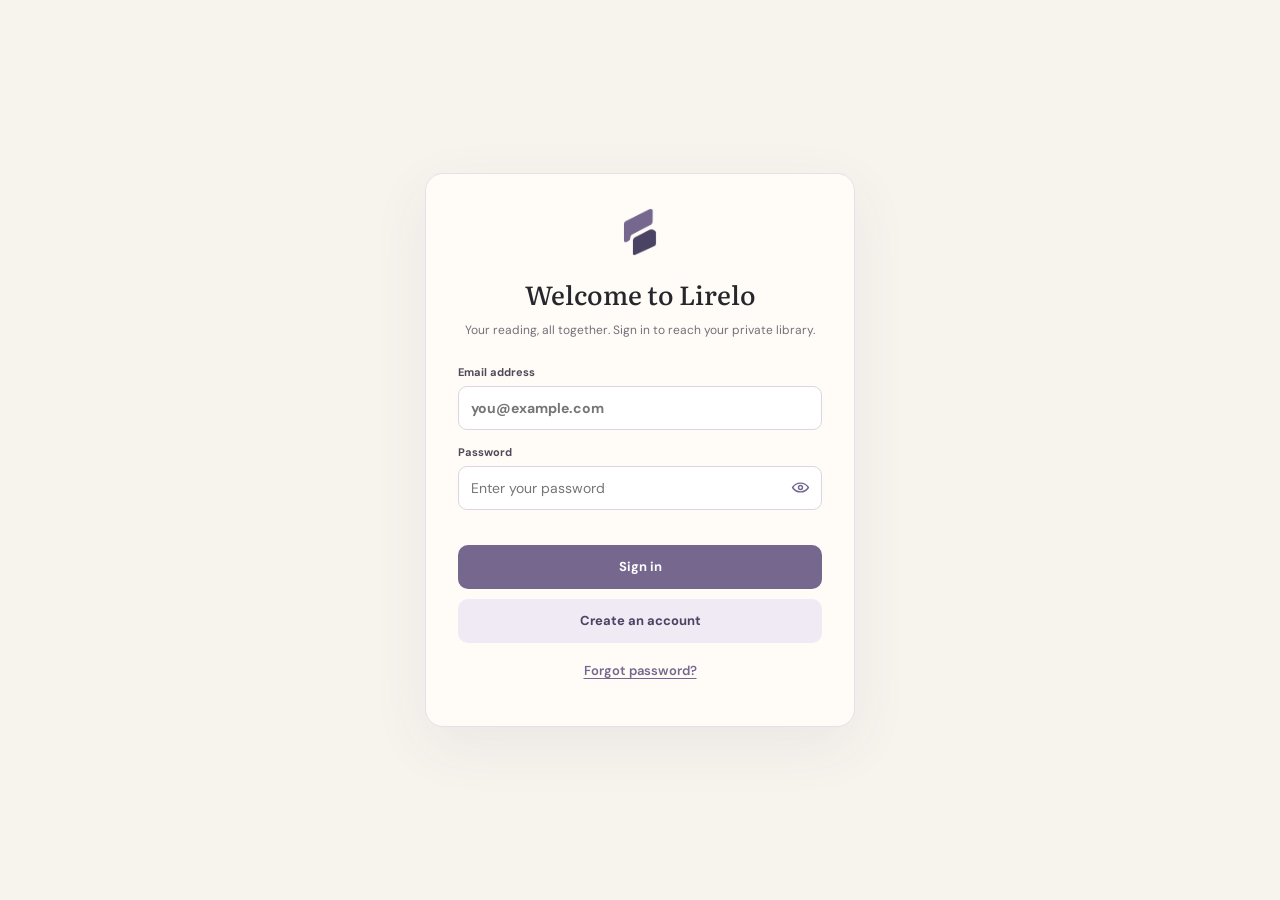
==== index.html @ cde12dcb "Load separate phone and tablet app interfaces after existing Lirelo modules" ====
<!doctype html>
<html lang="en">
<head>
  <meta charset="utf-8">
  <meta name="viewport" content="width=device-width, initial-scale=1, viewport-fit=cover">
  <meta name="theme-color" content="#F7F4EE">
  <meta name="description" content="Lirelo. Your reading, all together.">
  <title>Lirelo — Lirelo Reading Workspace</title>
  <link rel="icon" type="image/png" href="[data-uri]">
  <link rel="preconnect" href="https://fonts.googleapis.com">
  <link rel="preconnect" href="https://fonts.gstatic.com" crossorigin>
  <link href="https://fonts.googleapis.com/css2?family=DM+Sans:wght@400;500;600;700;800&family=Literata:wght@400;500;600&display=swap" rel="stylesheet">
  <link rel="stylesheet" href="/assets/style-0.css">
  <link rel="stylesheet" href="/assets/style-1.css">
  
  
  
<link rel="stylesheet" href="/assets/style-2.css">
<link rel="stylesheet" href="/assets/style-3.css">

<link rel="stylesheet" href="/assets/style-4.css">
<link rel="stylesheet" href="/assets/style-5.css">
<link rel="stylesheet" href="/assets/style-6.css">
<link rel="stylesheet" href="/assets/style-7.css">
<link rel="stylesheet" href="/assets/style-8.css">
<link rel="stylesheet" href="/assets/style-9.css">
<link rel="stylesheet" href="/assets/cloud.css">
  <link rel="stylesheet" href="/assets/reader-enhancements.css">
  <link rel="stylesheet" href="/assets/device-shell.css">
  <link rel="manifest" href="/manifest.webmanifest">
  <link rel="apple-touch-icon" href="/assets/lirelo-app-icon-192.png">
  <meta name="apple-mobile-web-app-capable" content="yes">
  <meta name="apple-mobile-web-app-status-bar-style" content="default">
</head>
<body>
  <div class="app" id="app">
    <aside class="sidebar" aria-label="Primary navigation">
      <div class="sidebar-top">
        <button class="brand" type="button" id="brandHome" aria-label="Lirelo library">
          <img class="brand-mark" src="[data-uri]" alt="" width="28" height="33">
          <span class="brand-word">lirelo</span>
        </button>
        <button type="button" class="sidebar-collapse icon-button" id="sidebarCollapse" aria-label="Collapse navigation" title="Collapse navigation" data-icon="panel-left-close"></button>
      </div>
      <label class="search" for="sidebarSearch"><span class="search-icon" data-icon="search"></span><input id="sidebarSearch" type="search" autocomplete="off" placeholder="Search books..." aria-label="Search books"><kbd>⌘ K</kbd></label>
      <nav class="nav-main" aria-label="Library sections" id="navMain">
        <button type="button" class="nav-link active" data-section="library"><span data-icon="library"></span><span class="nav-label">Library</span></button>
        <button type="button" class="nav-link" data-section="reading"><span data-icon="clock"></span><span class="nav-label">Reading Now</span><span class="count" id="readingCount">2</span></button>
        <button type="button" class="nav-link" data-section="highlights"><span data-icon="highlighter"></span><span class="nav-label">Highlights</span></button>
        <button type="button" class="nav-link" data-section="bookmarks"><span data-icon="bookmark"></span><span class="nav-label">Bookmarks</span></button>
        <button type="button" class="nav-link" data-section="notes"><span data-icon="note"></span><span class="nav-label">Notes</span></button>
        <button type="button" class="nav-link" data-section="tags"><span data-icon="tag"></span><span class="nav-label">Tags</span></button>
        <button type="button" class="nav-link" data-section="all"><span data-icon="book-open"></span><span class="nav-label">All Books</span></button>
        <button type="button" class="nav-link" data-section="trash"><span data-icon="trash"></span><span class="nav-label">Trash</span></button>
      </nav>
      <div class="sidebar-rule"></div>
      <div class="collection-label"><span>Collections</span><button type="button" class="collection-add icon-button" id="newCollection" aria-label="Create collection" data-icon="plus"></button></div>
      <nav class="nav-collections" id="collectionNav" aria-label="Collections"></nav>
      <section class="reader-left-nav hidden" id="readerLeft" aria-label="Book navigation">
        <div class="rr-small-label">CURRENTLY READING</div>
        <div class="rr-left-title" id="rrLeftTitle"></div>
        <div class="rr-left-group" role="group" aria-label="Book tools">
          <button class="rr-left-link" data-left="contents" type="button"><span data-icon="menu"></span> Table of contents</button>
          <button class="rr-left-link" data-left="highlights" type="button"><span data-icon="highlighter"></span> Highlights <span class="rr-left-count" id="rrLeftHighlights"></span></button>
          <button class="rr-left-link" data-left="notes" type="button"><span data-icon="note"></span> Notes <span class="rr-left-count" id="rrLeftNotes"></span></button>
          <button class="rr-left-link" data-left="bookmarks" type="button"><span data-icon="bookmark"></span> Bookmarks <span class="rr-left-count" id="rrLeftBookmarks"></span></button>
        </div>
        <div class="rr-small-label rr-chapter-head">CHAPTERS</div>
        <div id="rrLeftToc" class="rr-left-toc"></div>
        <form id="rrJumpForm" class="rr-jump"><label for="rrJump">Jump to page</label><div><input id="rrJump" type="number" min="1" placeholder="Page" aria-label="Jump to page"><button type="submit" aria-label="Go to page" title="Go to page"><span data-icon="arrow-right"></span></button></div></form>
        <button type="button" class="rr-return-library" id="rrReturn">Back to book details</button>
      </section>
      <div class="sidebar-fill"></div>
      <div class="sidebar-profile"><button class="profile" type="button" id="profileButton" aria-label="About this design preview"><span class="profile-avatar">JD</span><span class="profile-copy"><strong>Jane Doe</strong><small>My reading space</small></span><span class="profile-chevron" data-icon="chevron-down"></span></button></div>
    </aside>

    <div class="workspace">
      <header class="toolbar"><div class="toolbar-left"><button class="mobile-menu icon-button" type="button" id="mobileMenu" aria-label="Open navigation" data-icon="menu"></button><span class="toolbar-title">Library</span><span class="toolbar-separator"></span><span class="toolbar-detail">Your reading, all together.</span></div>
        <div class="toolbar-actions"><button class="toolbar-icon icon-button" type="button" id="searchShortcut" data-icon="search" aria-label="Search your library" title="Search"><span></span></button><button class="toolbar-icon icon-button" type="button" id="viewToggle" data-icon="layout-grid" aria-label="Toggle grid and list view" title="Switch view"></button><button class="toolbar-icon icon-button" type="button" id="sortButton" data-icon="sliders" aria-label="Choose sort order" title="Sort books"></button><span class="toolbar-rule"></span><button class="avatar-button" type="button" id="topProfile" aria-label="About this design preview">JD</button></div>
      </header>

      <main class="main-content" id="mainContent" tabindex="-1">
        <div class="content-width">
          <div class="page-heading"><div><p class="page-eyebrow">YOUR READING SPACE</p><h1 id="viewTitle">Library</h1><p class="page-subtitle" id="viewSubtitle">Your books, beautifully organised.</p></div><button type="button" id="addBooks" class="primary-button"><span data-icon="plus"></span> Add books</button></div>
          <div class="tab-bar" role="tablist" aria-label="Book format" id="formatTabs">
            <button type="button" class="tab active" role="tab" aria-selected="true" data-format="all">All <span id="allCount">6</span></button>
            <button type="button" class="tab" role="tab" aria-selected="false" data-format="pdf">PDFs</button>
            <button type="button" class="tab" role="tab" aria-selected="false" data-format="epub">EPUBs</button>
            <button type="button" class="tab" role="tab" aria-selected="false" data-format="collections">Collections</button>
          </div>
          <section class="shelf" aria-label="Your books"><div class="section-heading"><div><h2 id="shelfTitle">Your books</h2><p id="resultCount" class="result-count" aria-live="polite"></p></div><span class="section-right" id="sectionRight">Sort: Recently added <span data-icon="chevron-down"></span></span></div>
            <div id="bookGrid" class="book-grid" aria-live="polite"></div>
            <div class="empty hidden" id="emptyState"><span class="empty-icon" data-icon="book-open"></span><h3>No books here yet</h3><p id="emptyExplanation">Add a PDF or EPUB to start your library.</p><button type="button" class="secondary-button" id="emptyAdd">Add a book</button></div>
          </section>
          <section class="collections-panel hidden" id="collectionsPanel" aria-label="Collections"><div id="collectionCards" class="collection-grid"></div></section>
          <div class="demo-note" id="demoNote"><span data-icon="info"></span> Design review only. Sample books and details are temporary. No existing books or reading data are accessed.</div>
        </div>

        <section id="detailsScreen" class="details-screen hidden" aria-labelledby="detailsTitle">
          <div class="details-width">
            <div class="details-crumb"><button id="detailsBack" type="button" class="details-back"><span data-icon="arrow-left"></span> Back to library</button><span class="details-crumb-label">BOOK DETAILS</span></div>
            <div class="details-hero">
              <div class="details-cover-column"><div id="detailsCover" class="details-cover-slot" aria-label="Book cover"></div></div>
              <div class="details-intro">
                <div class="details-kind" id="detailsKind">BOOK · EPUB</div>
                <h1 id="detailsTitle">Book details</h1>
                <p class="details-author" id="detailsAuthor"></p>
                <div class="details-tag-row" id="detailsTags" aria-label="Book topics"></div>
                <div class="details-metadata"><span id="detailsFormat"></span><span class="details-meta-dot"></span><span id="detailsPages"></span><span class="details-meta-dot"></span><span id="detailsYear"></span></div>
                <div class="details-progress-group"><div class="details-progress-heading"><strong id="detailsProgressLabel"></strong><span id="detailsProgressStatus"></span></div><div class="details-progress-track"><div id="detailsProgressBar"></div></div></div>
                <div class="details-action-row"><button type="button" class="primary-button details-read-btn" id="detailsRead"><span data-icon="reading"></span> Continue Reading</button><button type="button" class="details-action-icon" id="detailsBookmark" aria-label="Save book to bookmarks" title="Save book"><span data-icon="bookmark"></span></button><div class="details-more-wrap"><button type="button" class="details-action-icon" id="detailsMore" aria-haspopup="true" aria-expanded="false" aria-label="More book actions" title="More actions"><span data-icon="more"></span></button><div id="detailsMoreMenu" class="details-more-menu hidden"><button id="detailsCopyTitle" type="button">Copy book title</button><button id="detailsRemove" type="button" class="danger-text">Remove from preview</button></div></div></div>
                <div class="details-collection-line"><span id="detailsCollectionLabel" class="details-collection-label">Collection</span><div class="details-collection-control" id="detailsCollectionControl"><button type="button" id="detailsCollection" class="details-collection-trigger" aria-labelledby="detailsCollectionLabel detailsCollectionValue" aria-haspopup="listbox" aria-expanded="false" aria-controls="detailsCollectionMenu"><span id="detailsCollectionValue" class="details-collection-value"></span><span class="details-collection-chevron" data-icon="chevron-down" aria-hidden="true"></span></button><div id="detailsCollectionMenu" class="details-collection-menu hidden" role="listbox" aria-label="Move book to collection"></div></div><span id="detailsCollectionSaved" class="details-collection-hint" aria-live="polite"></span></div>
              </div>
            </div>
            <div class="details-tabs" role="tablist" aria-label="Book details sections" id="detailsTabs">
              <button type="button" role="tab" data-detail-tab="overview" aria-selected="true" class="details-tab active">Overview</button>
              <button type="button" role="tab" data-detail-tab="contents" aria-selected="false" class="details-tab">Contents <span id="detailsChapterCount"></span></button>
              <button type="button" role="tab" data-detail-tab="notes" aria-selected="false" class="details-tab">Notes <span id="detailsNotesCount"></span></button>
              <button type="button" role="tab" data-detail-tab="highlights" aria-selected="false" class="details-tab">Highlights <span id="detailsHighlightsCount"></span></button>
            </div>
            <div class="details-panel" id="detailsTabContent" role="tabpanel" tabindex="0" aria-live="polite"></div>
            <div class="details-demo-foot"><span data-icon="info"></span> Sample book information for design approval. The reader and your personal library will be connected in a later phase.</div>
          </div>
        </section>

        <section class="phase4-screen hidden" id="phase4Screen" aria-labelledby="p4Title">
          <div class="p4-breadcrumb"><span>My reading space</span><span class="p4-ic" data-p4-icon="arrow-right"></span><strong id="p4Crumb">Highlights</strong></div>
          <div class="p4-hero"><div><p class="p4-eyebrow">YOUR READING, REMEMBERED</p><h1 id="p4Title">Highlights</h1><p class="p4-subtitle" id="p4Subtitle">A home for the passages you want to keep.</p></div><button type="button" class="p4-primary" id="p4Create"><span data-p4-icon="plus"></span><span id="p4CreateLabel">Highlight a passage</span></button></div>
          <div class="p4-stats" id="p4Stats"></div>
          <div class="p4-workspace">
            <div class="p4-main-col">
              <div class="p4-tools">
                <label class="p4-search"><span data-p4-icon="search"></span><input id="p4Search" type="search" placeholder="Search saved passages" aria-label="Search saved items" autocomplete="off"></label>
                <div class="p4-picker-wrap" id="p4BookPicker"><button id="p4BookTrigger" type="button" class="p4-picker-trigger" aria-haspopup="listbox" aria-expanded="false" aria-controls="p4BookMenu"><span class="p4-clip" id="p4BookValue">All books</span><span data-p4-icon="chevron-down"></span></button><div id="p4BookMenu" class="p4-picker-menu hidden" role="listbox" aria-label="Filter by book"></div></div>
                <div class="p4-picker-wrap" id="p4SortPicker"><button id="p4SortTrigger" type="button" class="p4-picker-trigger" aria-haspopup="listbox" aria-expanded="false" aria-controls="p4SortMenu"><span class="p4-clip" id="p4SortValue">Newest first</span><span data-p4-icon="chevron-down"></span></button><div id="p4SortMenu" class="p4-picker-menu hidden" role="listbox" aria-label="Sort saved items"></div></div>
              </div>
              <div class="p4-filter-row"><div class="p4-colours" id="p4Colours"></div><div class="p4-count" id="p4Count" aria-live="polite"></div></div>
              <div class="p4-cards" id="p4Cards" aria-live="polite"></div>
              <div class="p4-review-label">Your Reader annotations stay in this local design preview.</div>
            </div>
            <aside class="p4-side" aria-label="Saved reading insights"><div class="p4-aside-card"><p class="p4-side-label">Saved by book</p><div id="p4BookBreakdown"></div></div><div class="p4-aside-card p4-aside-soft"><span class="p4-aside-icon" data-p4-icon="reading"></span><h3>Return to your reading</h3><p>Open any saved passage at its page, or continue where you stopped.</p><button class="p4-tiny-link" id="p4Continue" type="button">Continue reading <span data-p4-icon="arrow-right"></span></button></div></aside>
          </div>
        </section>
        <section class="reader-screen hidden" id="readerScreen" aria-label="Book reader">
          <header class="rr-topbar">
            <div class="rr-top-left">
              <button type="button" class="rr-icon rr-back" id="rrBack" aria-label="Back to book details" data-ri="arrow-left"></button>
              <div class="rr-document-title"><span class="rr-document-type" id="rrBookFormat">PDF</span><div><strong id="rrBookTitle">Reader</strong><small id="rrBookSubtitle">A place to read and remember</small></div></div>
            </div>
            <div class="rr-top-actions">
              <button type="button" class="rr-icon rr-offline-control" id="rrOfflineSave" title="Save this book for offline reading" aria-label="Save this book for offline reading"><svg viewBox="0 0 24 24" fill="none" stroke="currentColor" stroke-width="1.8" stroke-linecap="round" stroke-linejoin="round" aria-hidden="true"><path d="M12 3v12m-4-4 4 4 4-4"/><path d="M5 17v3h14v-3"/></svg></button>
              <button type="button" class="rr-icon rr-fullscreen-control" id="rrFullscreen" title="Enter fullscreen reading" aria-label="Enter fullscreen reading" aria-pressed="false"><svg viewBox="0 0 24 24" fill="none" stroke="currentColor" stroke-width="1.8" stroke-linecap="round" stroke-linejoin="round" aria-hidden="true"><path d="M8 3H3v5m13-5h5v5M3 16v5h5m13-5v5h-5"/></svg></button>
              <button type="button" class="rr-icon" data-ri="highlighter" id="rrHighlightTool" title="Highlight selected text" aria-label="Highlight selected text"></button>
              <button type="button" class="rr-icon" data-ri="search" id="rrSearchToggle" title="Search inside book" aria-label="Search inside book"></button>
              <button type="button" class="rr-icon" data-ri="bookmark" id="rrBookmark" title="Bookmark current page" aria-label="Bookmark current page"></button>
              <button type="button" class="rr-icon" data-ri="note" id="rrAddNote" title="New note" aria-label="New note"></button>
              <button type="button" class="rr-icon" data-ri="sliders" id="rrSettingsToggle" title="Reading settings" aria-label="Reading settings"></button>
              <button type="button" class="rr-icon rr-toggle-panels" data-ri="layout-grid" id="rrPanelToggle" aria-label="Toggle annotations panel" aria-expanded="true"></button>
            </div>
          </header>
          <div class="rr-work-area">
            <section class="rr-centre" aria-label="Reading canvas">
              <div class="rr-tools">
                <div class="rr-tools-start"><button class="rr-icon rr-toc-control" id="rrTocToggle" type="button" data-ri="menu" aria-label="Open table of contents"></button><span class="rr-sep"></span><button type="button" class="rr-mode-btn" id="rrMode"><span data-ri="layout-grid"></span><span id="rrModeText">Scroll</span></button></div>
                <div class="rr-tools-middle"><button type="button" id="rrZoomOut" class="rr-icon" data-ri="minus" aria-label="Reduce zoom"></button><span id="rrZoomLabel">100%</span><button type="button" id="rrZoomIn" class="rr-icon" data-ri="plus" aria-label="Increase zoom"></button><span class="rr-sep"></span><button class="rr-page-indicator" type="button" id="rrPageTrigger" title="Jump to page"><span id="rrPageLabel">1 / 1</span></button></div>
                <div class="rr-tools-end"><button type="button" id="rrPrevious" class="rr-icon" data-ri="arrow-left" aria-label="Previous page"></button><button type="button" id="rrNext" class="rr-icon" data-ri="arrow-right" aria-label="Next page"></button></div>
              </div>
              <div class="rr-searchbar hidden" id="rrSearchbar"><span data-ri="search"></span><input id="rrSearchInput" type="search" placeholder="Find a word or phrase in this book" aria-label="Search document"><span id="rrSearchCount"></span><button type="button" id="rrSearchPrev" class="rr-icon" data-ri="arrow-left" aria-label="Previous search result"></button><button type="button" id="rrSearchNext" class="rr-icon" data-ri="arrow-right" aria-label="Next search result"></button><button type="button" class="rr-icon" id="rrSearchClose" data-ri="x" aria-label="Close search"></button></div>
              <form id="rrQuickJump" class="rr-quickjump hidden"><label for="rrQuickPage">Go to page</label><div><input id="rrQuickPage" type="number" min="1" required placeholder="Page number"><button type="submit">Go</button></div></form>
              <div class="rr-canvas" id="rrCanvas" tabindex="0" aria-label="Document pages"><div class="rr-loading">Preparing the reader...</div></div>
              <div class="rr-bottom"><div class="rr-bottom-line"><span id="rrChapterMeta">Reading workspace</span><span id="rrProgressText">0% read</span></div><div class="rr-progress"><div id="rrProgressFill"></div></div><div class="rr-bottom-foot"><span id="rrDocMetadata">PDF · Local preview</span><span id="rrPageBottom">Page 1</span></div></div>
              <div class="rr-select-bar hidden" id="rrSelectBar"><span>Text selected</span><button type="button" id="rrSelectionHighlight"><span data-ri="highlighter"></span> Highlight</button><button type="button" id="rrSelectionNote"><span data-ri="note"></span> Add note</button></div>
              <div class="rr-floating-settings hidden" id="rrSettings"><div class="rr-settings-title">Reading preferences</div><label for="rrReadingMode">Reading mode</label><select id="rrReadingMode"><option value="scroll">Vertical scroll</option><option value="swipe">Horizontal pages</option></select><label for="rrFontSize">EPUB font size</label><div class="rr-range-row"><input type="range" id="rrFontSize" min="10" max="22" value="14"><output id="rrFontValue">14 pt</output></div><label for="rrFontFace">EPUB typography</label><select id="rrFontFace"><option value="original">Book typography</option><option value="serif">Serif</option><option value="sans">Sans serif</option></select><label for="rrPageTone">Canvas tone</label><select id="rrPageTone"><option value="light">White</option><option value="paper">Paper</option><option value="dark">Dark</option></select><div class="rr-settings-hint">PDF fonts follow the original file. EPUB font size reflows the document.</div></div>
            </section>
            <aside id="rrRightPanel" class="rr-right" aria-label="Reading annotations">
              <div class="rr-sheet-handle"></div><div class="rr-right-top"><div class="rr-right-tabs" role="tablist" aria-label="Reader sections"><button data-rr-tab="contents" role="tab" aria-selected="false">Contents</button><button data-rr-tab="highlights" role="tab" class="active" aria-selected="true">Highlights</button><button data-rr-tab="notes" role="tab" aria-selected="false">Notes</button><button data-rr-tab="bookmarks" role="tab" aria-selected="false">Bookmarks</button></div><button type="button" id="rrSheetClose" data-ri="x" class="rr-icon rr-sheet-close" aria-label="Close panel"></button></div>
              <div class="rr-right-search"><span data-ri="search"></span><input id="rrFilter" placeholder="Search highlights..." type="search" aria-label="Filter annotations"></div>
              <div class="rr-tag-filters" id="rrTagFilters"></div>
              <div class="rr-right-list" id="rrRightList"></div>
              <div class="rr-right-help">Your highlights, notes and bookmarks stay in this local preview.</div>
            </aside>
          </div>
        </section>
      
<section class="hidden" id="finalScreen" aria-labelledby="fTitle">
 <div class="f-breadcrumb"><span>My reading space</span><span class="f-ic" data-ficon="arrow-right"></span><strong id="fCrumb">Settings</strong></div>
 <div class="f-hero"><div><p class="f-eyebrow" id="fEyebrow">YOUR READING SPACE</p><h1 id="fTitle">Settings</h1><p class="f-subtitle" id="fSubtitle">A few details, set the way you like to read.</p></div><button class="f-secondary hidden" id="fHeroAction" type="button"></button></div>
 <div id="fContent"></div>
</section>
</main>
    </div>
    <div id="navScrim" class="nav-scrim hidden"></div>
  </div>
  <input type="file" id="fileInput" accept=".pdf,.epub,application/pdf,application/epub+zip" multiple hidden>
  <dialog id="noticeDialog" class="dialog"><div class="dialog-head"><div><p class="dialog-eyebrow" id="dialogEyebrow">DESIGN PREVIEW</p><h2 id="dialogTitle">Preview</h2></div><button class="dialog-close icon-button" id="dialogClose" type="button" aria-label="Close" data-icon="x"></button></div><div class="dialog-body" id="dialogBody"></div><div class="dialog-actions"><button type="button" class="primary-button" id="dialogDone">Got it</button></div></dialog>
  <dialog id="removeBookDialog" class="dialog confirm-dialog" aria-labelledby="removeBookHeading"><div class="dialog-head"><div><p class="dialog-eyebrow">REMOVE BOOK</p><h2 id="removeBookHeading">Remove this book?</h2></div><button class="dialog-close icon-button" type="button" id="removeClose" aria-label="Close"><span data-icon="x"></span></button></div><div class="dialog-body">This only removes the sample book from this design preview. Your actual Lirelo library is untouched.</div><div class="confirm-actions"><button type="button" id="removeCancel" class="secondary-button">Cancel</button><button type="button" id="removeConfirm" class="danger-button">Remove book</button></div></dialog>
  <dialog id="rrNoteDialog" class="dialog"><div class="dialog-head"><div><p class="dialog-eyebrow">READING NOTES</p><h2 id="rrNoteHeading">New note</h2></div><button type="button" class="dialog-close icon-button" id="rrNoteClose" data-ri="x" aria-label="Close note"></button></div><div class="dialog-body"><div id="rrQuotedText" class="rr-quoted-text hidden"></div><label for="rrNoteText" class="field-label">Your note</label><textarea id="rrNoteText" class="rr-note-text" maxlength="3000" placeholder="What would you like to remember?"></textarea></div><div class="confirm-actions"><button type="button" class="secondary-button" id="rrNoteCancel">Cancel</button><button type="button" class="primary-button" id="rrNoteSave">Save note</button></div></dialog>

  <dialog id="p4EditDialog" class="p4-dialog" aria-labelledby="p4DialogTitle"><div class="p4-dialog-header"><div><p id="p4DialogEyebrow">MY NOTES</p><h2 id="p4DialogTitle">Add a note</h2></div><button type="button" class="p4-dialog-close" id="p4DialogClose" aria-label="Close dialog" data-p4-icon="x"></button></div><form id="p4EntryForm"><div class="p4-dialog-body"><label class="p4-fieldlabel" id="p4DialogBookLabel">Book</label><div class="p4-picker-wrap" id="p4EditBookPicker"><button id="p4EditBookTrigger" type="button" class="p4-picker-trigger" aria-haspopup="listbox" aria-expanded="false" aria-controls="p4EditBookMenu"><span id="p4EditBookValue" class="p4-clip">Choose a book</span><span data-p4-icon="chevron-down"></span></button><div id="p4EditBookMenu" class="p4-picker-menu hidden" role="listbox" aria-label="Choose a book"></div></div><label class="p4-fieldlabel" for="p4EntryPage">Page</label><input id="p4EntryPage" name="page" type="number" inputmode="numeric" min="1" value="1" required><small id="p4PageHint">Choose a page within the sample document.</small><div id="p4NoteBox"><label class="p4-fieldlabel" for="p4EntryText">Your note</label><textarea id="p4EntryText" name="note" maxlength="3000" placeholder="What would you like to remember?"></textarea></div></div><div class="p4-dialog-footer"><button type="button" class="p4-outline" id="p4EntryCancel">Cancel</button><button type="submit" class="p4-primary" id="p4EntrySave">Save note</button></div></form></dialog>
  <dialog id="p4DeleteDialog" class="p4-dialog" aria-labelledby="p4DeleteHeading"><div class="p4-dialog-header"><div><p>REMOVE SAVED ITEM</p><h2 id="p4DeleteHeading">Remove this highlight?</h2></div><button type="button" class="p4-dialog-close" id="p4DeleteClose" aria-label="Close dialog" data-p4-icon="x"></button></div><p class="p4-dialog-confirm" id="p4DeleteDescription">This removes the saved item from your local Reader preview.</p><div class="p4-dialog-footer"><button type="button" class="p4-outline" id="p4DeleteCancel">Cancel</button><button type="button" class="p4-danger" id="p4DeleteConfirm">Remove</button></div></dialog>
  <div class="toast hidden" id="toast" role="status"></div>
<script src="/assets/offline.js"></script>
<script src="/assets/bridge.js"></script>
<script src="/assets/script-0.js"></script>
<script src="/assets/script-1.js"></script>
<script src="/assets/script-2.js"></script>

<script src="/assets/script-4.js"></script>
<script src="/assets/script-5.js"></script>

<div id="fProfileMenu" class="hidden" role="menu" aria-label="Your workspace menu">
 <button type="button" role="menuitem" data-final-nav="account"><span class="f-ic" data-ficon="user"></span> My account</button>
 <button type="button" role="menuitem" data-final-nav="settings"><span class="f-ic" data-ficon="sliders"></span> Preferences</button>
 <div class="f-menu-rule"></div>
 <button type="button" role="menuitem" data-final-nav="data"><span class="f-ic" data-ficon="copy"></span> Export my reading data</button>
 <div class="f-menu-rule"></div>
 <button type="button" role="menuitem" class="lc-menu-sign-out" data-final-nav="signout"><span class="f-ic" data-ficon="user"></span> Sign out</button>
</div>
<dialog class="final-dialog" id="fEditProfileDialog" aria-labelledby="fEditTitle"><form id="fEditProfileForm" method="dialog"><p class="f-eyebrow">YOUR WORKSPACE</p><h2 id="fEditTitle">Edit your profile</h2><p>Change how your name appears in this local preview.</p><label class="f-field" for="fName">Display name</label><input class="f-input" id="fName" name="name" maxlength="55" required autocomplete="off" placeholder="Your name"><div class="f-dialog-actions"><button type="button" id="fEditCancel" class="f-secondary">Cancel</button><button type="submit" class="f-primary">Save changes</button></div></form></dialog>
<dialog class="final-dialog" id="fTagDialog" aria-labelledby="fTagTitle"><form id="fTagForm" method="dialog"><p class="f-eyebrow">ORGANISE YOUR READING</p><h2 id="fTagTitle">Manage tags</h2><p id="fTagBookName">Choose the labels for this book.</p><div id="fTagChoices"></div><label class="f-field" for="fNewTag">New tag</label><input id="fNewTag" class="f-input" maxlength="25" placeholder="e.g. Research"><div class="f-dialog-actions"><button type="button" id="fTagCancel" class="f-secondary">Cancel</button><button type="submit" class="f-primary">Save tags</button></div></form></dialog>
<dialog class="final-dialog" id="fConfirmDialog" aria-labelledby="fConfirmTitle"><p class="f-eyebrow">PLEASE CONFIRM</p><h2 id="fConfirmTitle">Confirm action</h2><p id="fConfirmDescription">This change affects your local preview.</p><div class="f-dialog-actions"><button class="f-secondary" type="button" id="fConfirmCancel">Cancel</button><button class="f-danger" type="button" id="fConfirmProceed">Confirm</button></div></dialog>
<input type="file" id="fImportInput" accept="application/json,.json" class="hidden" aria-label="Choose Lirelo backup JSON">
<script src="/assets/script-6.js"></script>
<script src="/assets/device-shell.js"></script>
</body>
</html>
---- assets/style-0.css ----
:root{color-scheme:light;--lavender:#75678D;--plum:#4B4363;--paper:#F7F4EE;--porcelain:#FFFCF8;--ink:#27262A;--muted:#6C686C;--border:#E8E3DC;--tint:#ECE7F3;--focus:#75678D;--sans:'DM Sans',Inter,'Segoe UI',system-ui,sans-serif;--serif:Literata,Georgia,serif}
*{box-sizing:border-box}html,body{margin:0;min-height:100%;background:var(--paper);color:var(--ink);font-family:var(--sans);-webkit-font-smoothing:antialiased}button,input{font:inherit}button{cursor:pointer}button:focus-visible,input:focus-visible{outline:2px solid var(--focus);outline-offset:3px}button{touch-action:manipulation}svg{display:block;flex:none;stroke:currentColor;stroke-width:1.8;stroke-linecap:round;stroke-linejoin:round;fill:none}button svg{width:17px;height:17px}.hidden{display:none!important}
.app{display:grid;grid-template-columns:226px minmax(0,1fr);min-height:100dvh}.sidebar{position:sticky;top:0;height:100dvh;display:flex;flex-direction:column;background:var(--porcelain);border-right:1px solid var(--border);padding:0 10px 0 12px;z-index:12}.sidebar-top{min-height:74px;display:flex;justify-content:space-between;align-items:center;padding:0 8px}.brand{border:0;background:none;display:inline-flex;align-items:center;gap:9px;padding:0;color:var(--ink)}.brand-mark{width:25px;height:29px;object-fit:contain}.brand-word{font-size:23px;font-weight:800;letter-spacing:-.07em;line-height:1}.icon-button{display:grid;place-items:center;border:0;background:transparent;color:var(--ink);width:32px;height:32px;border-radius:8px;padding:6px}.icon-button:hover{background:#F0ECF2}.icon-button svg{width:18px;height:18px}.sidebar-collapse{color:#A19BA4}.sidebar-collapse svg{width:16px;height:16px}.search{height:38px;border:1px solid var(--border);display:flex;align-items:center;gap:8px;padding:0 9px;background:#FFFFFF;border-radius:9px;margin:0 0 20px}.search:focus-within{border-color:#B8AAC9;box-shadow:0 0 0 3px #EAE3F1}.search-icon svg{width:15px;height:15px;color:#89858A}.search input{width:100%;min-width:0;border:0;outline:0;background:transparent;color:var(--ink);font-size:12px}.search input::placeholder{color:#9A959A}.search kbd{flex:none;font-size:10px;white-space:nowrap;color:#A5A1A8;font-family:var(--sans);border:0}.nav-main,.nav-collections{display:flex;flex-direction:column;gap:2px}.nav-link{border:0;width:100%;height:37px;padding:0 11px;display:flex;align-items:center;gap:11px;text-align:left;background:transparent;color:#454148;border-radius:7px;font-size:12.3px;font-weight:500}.nav-link:hover,.nav-collection:hover{background:#F3EFF4}.nav-link.active,.nav-collection.active{background:var(--tint);color:#50436A;font-weight:700}.nav-link svg,.nav-collection svg{width:16px;height:16px}.nav-label{flex:1;white-space:nowrap}.count{font-size:10px;font-weight:750;display:grid;place-items:center;min-width:20px;height:20px;border-radius:7px;background:#ECE7F2;color:#75678D}.nav-link.active .count{background:#D9D0E9}.sidebar-rule{height:1px;background:var(--border);margin:18px 11px 18px}.collection-label{display:flex;justify-content:space-between;align-items:center;padding:0 12px 8px;color:#87818D;text-transform:uppercase;font-weight:750;letter-spacing:.12em;font-size:10px}.collection-label button{width:23px;height:23px;color:#6C6178}.collection-label button svg{width:16px;height:16px}.nav-collection{display:flex;width:100%;align-items:center;gap:10px;border:0;background:none;text-align:left;height:34px;border-radius:7px;padding:0 12px;color:#5B555D;font-size:12px;font-weight:500}.nav-collection svg{color:#7E7384}.nav-collection span:nth-child(2){flex:1}.collection-count{font-size:10px;color:#A19AA3}.sidebar-fill{flex:1;min-height:12px}.sidebar-profile{padding:11px 4px 13px;border-top:1px solid var(--border)}.profile{width:100%;display:flex;align-items:center;gap:10px;background:transparent;border:0;padding:7px 5px;text-align:left;color:var(--ink);border-radius:8px}.profile:hover{background:#F2EFF3}.profile-avatar,.avatar-button{background:var(--lavender);color:#fff;display:grid;place-items:center;font-size:11px;font-weight:700;border-radius:50%;flex:none}.profile-avatar{width:32px;height:32px}.profile-copy{display:flex;flex-direction:column;gap:3px;min-width:0}.profile-copy strong{font-size:11.5px;font-weight:700}.profile-copy small{color:#908A91;font-size:10px}.profile-chevron{margin-left:auto;color:#9D979D}.profile-chevron svg{width:15px;height:15px}
.workspace{min-width:0}.toolbar{position:sticky;top:0;z-index:8;height:61px;background:var(--porcelain);border-bottom:1px solid var(--border);display:flex;align-items:center;justify-content:space-between;padding:0 34px;gap:14px}.toolbar-left,.toolbar-actions{display:flex;align-items:center;gap:12px}.toolbar-title{font-size:13px;font-weight:700}.toolbar-separator{height:18px;width:1px;background:var(--border)}.toolbar-detail{font-size:11.5px;color:#8A8589}.toolbar-actions{gap:6px}.toolbar-icon{border:1px solid transparent;width:34px;height:34px}.toolbar-icon:hover{border-color:var(--border)}.toolbar-icon svg{width:17px;height:17px}.toolbar-rule{width:1px;height:20px;background:var(--border);margin:0 8px}.avatar-button{width:30px;height:30px;border:0}.mobile-menu{display:none}
.main-content{min-height:calc(100dvh - 61px);padding:41px clamp(28px,4.3vw,72px) 60px;outline:0}.content-width{max-width:1090px;margin:0 auto}.page-heading{display:flex;align-items:center;justify-content:space-between;gap:26px;margin-bottom:29px}.page-eyebrow{color:#8D7D9F;letter-spacing:.135em;font-weight:750;font-size:10px;margin:0 0 9px}.page-heading h1{font-size:30px;line-height:1.2;letter-spacing:-.045em;font-weight:750;margin:0 0 7px}.page-subtitle{color:#77717A;font-size:12.5px;margin:0;line-height:1.55}.primary-button{background:var(--plum);color:#fff;border:1px solid var(--plum);display:inline-flex;align-items:center;justify-content:center;gap:7px;min-height:37px;border-radius:8px;padding:9px 14px;font-weight:650;font-size:12px;white-space:nowrap}.primary-button:hover{background:#635777;border-color:#635777}.primary-button svg{width:15px;height:15px}
.tab-bar{display:flex;align-items:stretch;gap:23px;border-bottom:1px solid var(--border);margin-bottom:24px;overflow-x:auto;scrollbar-width:none}.tab-bar::-webkit-scrollbar{display:none}.tab{position:relative;padding:0 1px 13px;background:none;border:0;color:#817B84;font-size:12px;font-weight:600;display:flex;align-items:center;gap:6px;white-space:nowrap}.tab:after{content:'';position:absolute;bottom:-1px;left:0;right:0;height:2px;background:transparent;border-radius:2px}.tab:hover{color:var(--plum)}.tab.active{color:#4B4363}.tab.active:after{background:var(--lavender)}.tab span{font-size:10px;min-width:17px;height:17px;border-radius:5px;padding:2px 4px;background:#F1EDF4;color:#8E809B;display:inline-grid;place-items:center}.tab.active span{background:#E7E0F1;color:#5E5072}
.section-heading{display:flex;align-items:center;justify-content:space-between;margin-bottom:18px}.section-heading>div{display:flex;align-items:baseline;gap:9px}.section-heading h2{font-size:16px;font-weight:750;letter-spacing:-.025em;margin:0}.result-count{font-size:11px;color:#958E96;margin:0}.section-right{display:inline-flex;align-items:center;gap:6px;color:#8F8990;font-size:11px}.section-right svg{width:13px;height:13px}.book-grid{display:grid;grid-template-columns:repeat(auto-fill,minmax(132px,1fr));gap:28px 19px;align-items:start}.book-card{min-width:0;max-width:175px}.book-open{display:block;width:100%;border:0;background:transparent;padding:0;text-align:left;color:inherit}.book-open:hover .cover{transform:translateY(-3px);box-shadow:0 12px 22px rgba(38,31,35,.13)}.cover{width:100%;aspect-ratio:0.714;border-radius:5px;position:relative;overflow:hidden;box-shadow:0 5px 12px rgba(38,31,35,.095);background:var(--cover-bg,#685B7A);color:var(--cover-text,#fff);transition:transform .18s ease,box-shadow .18s ease;display:flex;flex-direction:column;padding:13px 12px}.cover span,.cover p,.cover strong{position:relative;z-index:1}.cover .cover-top{font-size:9px;line-height:1.15;font-weight:750;letter-spacing:.055em;text-align:center}.cover .cover-title{font-size:18px;line-height:1.1;font-weight:800;letter-spacing:-.06em;margin:20px 0 6px;text-align:center}.cover .cover-author{font-size:8px;font-weight:600;letter-spacing:.11em;text-align:center;margin-top:auto;text-transform:uppercase}.cover .cover-motif{position:absolute;z-index:0;opacity:.92}.cover[data-cover="everyday"]{--cover-bg:#FFD52E;--cover-text:#231D22;background:#FFD52E}.cover[data-cover="everyday"] .cover-title{font-size:16px;font-weight:750;text-transform:uppercase;margin:3px 0 0;text-align:left;width:90%;letter-spacing:-.025em}.cover[data-cover="everyday"] .cover-motif{bottom:10%;left:34%;width:50%;height:46%;background:linear-gradient(160deg,#CF3B2D,#A2261A);border-radius:48% 45% 22% 55%;transform:rotate(-11deg)}.cover[data-cover="everyday"] .cover-motif:after{content:'';position:absolute;left:-32%;top:14%;width:40%;height:31%;border:9px solid #A4261B;border-right:0;border-radius:90% 0 0 90%}.cover[data-cover="thinking"]{--cover-bg:#F4F0E7;--cover-text:#252323;background:#F4F0E7;border:1px solid #E5DDD0}.cover[data-cover="thinking"] .cover-title{font-family:Georgia,serif;font-size:21px;font-weight:750;text-align:left;line-height:1.05;margin:34px 0 7px}.cover[data-cover="thinking"] .cover-motif{height:36%;background:#EEA979;left:0;bottom:0;width:100%;clip-path:polygon(0 45%,100% 0,100% 100%,0 100%)}.cover[data-cover="clean"]{background:linear-gradient(155deg,#061726 0%,#183954 55%,#0B101B 100%);--cover-text:#F7FBFE}.cover[data-cover="clean"] .cover-title{font-size:25px;text-align:left;margin-top:25px;letter-spacing:-.06em}.cover[data-cover="clean"] .cover-motif{width:90px;height:90px;border-radius:50%;background:radial-gradient(circle,#E8EBEF,#42809E 28%,#102F4D 62%,transparent 73%);bottom:12%;right:-13%}.cover[data-cover="deep"]{--cover-bg:#DDD7C9;--cover-text:#232323;background:linear-gradient(180deg,#D9D6CC 0%,#DFE0D8 67%,#AFB4AD 100%)}.cover[data-cover="deep"] .cover-title{font-size:27px;line-height:.99;text-align:left;letter-spacing:-.035em;margin:10px 0 5px}.cover[data-cover="deep"] .cover-motif{width:75%;height:32%;bottom:8%;left:11%;background:#283A43;clip-path:polygon(15% 10%,70% 5%,96% 30%,78% 100%,20% 85%)}.cover[data-cover="atomic"]{--cover-bg:#F4EFE1;--cover-text:#8B6F4B;background:#F5EFE3}.cover[data-cover="atomic"] .cover-title{font-size:23px;text-align:left;font-weight:650;letter-spacing:-.07em;margin-top:29px}.cover[data-cover="atomic"] .cover-motif{width:100%;height:55%;bottom:-17%;left:0;opacity:.3;background:radial-gradient(circle,#B8A78D 1px,transparent 2px);background-size:6px 6px;transform:rotate(17deg)}.cover[data-cover="pragmatic"]{--cover-bg:#191D21;--cover-text:#F5EFE3;background:#22262A}.cover[data-cover="pragmatic"] .cover-title{font-size:20px;text-transform:uppercase;margin-top:27px;text-align:left;letter-spacing:-.03em}.cover[data-cover="pragmatic"] .cover-motif{background:#BBAA6C;width:50%;height:21%;bottom:16%;left:25%;border-radius:4px;transform:rotate(-4deg)}.cover[data-cover="uploaded"]{background:linear-gradient(145deg,#8A7A9F,#4B4363);--cover-text:#FFFDFB}.cover[data-cover="uploaded"] .cover-title{font-size:17px;word-break:break-word;text-align:left;margin:34px 0 0;font-weight:650;letter-spacing:-.02em}.cover[data-cover="uploaded"] .cover-top{text-align:left;opacity:.8}.book-title{font-size:12px;font-weight:750;letter-spacing:-.013em;margin:10px 0 4px;line-height:1.33;overflow:hidden;display:-webkit-box;-webkit-line-clamp:2;-webkit-box-orient:vertical;min-height:16px}.book-metadata{font-size:10px;color:#807A82;line-height:1.45;white-space:nowrap;overflow:hidden;text-overflow:ellipsis}.progress{display:flex;align-items:center;gap:7px;margin-top:9px;height:3px;background:#E6DFE7;border-radius:5px;overflow:hidden}.progress-bar{height:100%;background:var(--lavender);border-radius:6px}.book-format{font-size:10px;color:#928B93;margin-top:7px;font-weight:600}.book-card .book-open{text-decoration:none}.book-card button:hover .book-title{color:var(--plum)}.cover[data-cover="thinking"] .cover-top,.cover[data-cover="deep"] .cover-top{color:#544F52}
.demo-note{color:#A29AA4;display:flex;align-items:center;gap:8px;font-size:10.5px;margin-top:45px;line-height:1.5}.demo-note svg{width:14px;height:14px}.empty{padding:55px 20px;background:var(--porcelain);border:1px dashed var(--border);border-radius:12px;text-align:center;margin-top:15px}.empty-icon{display:grid;place-items:center;color:var(--lavender);margin:0 auto 12px}.empty-icon svg{width:30px;height:30px}.empty h3{font-size:15px;margin:0 0 5px}.empty p{font-size:12px;color:var(--muted);margin:0 0 15px}.secondary-button{border:1px solid #DBD4DF;border-radius:8px;color:var(--plum);background:var(--porcelain);padding:9px 14px;font-size:12px;font-weight:700}.collection-grid{display:grid;grid-template-columns:repeat(auto-fill,minmax(180px,1fr));gap:14px}.collection-tile{border:1px solid var(--border);border-radius:11px;background:var(--porcelain);padding:19px;display:flex;align-items:center;gap:12px;text-align:left;color:var(--ink)}.collection-tile:hover{border-color:#B7AAC7}.collection-tile span:first-child{display:grid;place-items:center;color:var(--lavender);width:34px;height:34px;background:#F0EBF4;border-radius:9px}.collection-tile svg{width:18px;height:18px}.collection-tile strong{display:block;font-size:12px}.collection-tile small{font-size:10.5px;color:var(--muted)}
.dialog{border:1px solid var(--border);border-radius:15px;padding:22px 24px 20px;width:min(420px,calc(100vw - 28px));background:var(--porcelain);color:var(--ink);box-shadow:0 24px 80px #25202D31}.dialog::backdrop{background:#2E273A61;backdrop-filter:blur(3px)}.dialog-head{display:flex;align-items:start;justify-content:space-between}.dialog-eyebrow{font-size:10px;font-weight:750;letter-spacing:.14em;color:var(--lavender);margin:0 0 7px}.dialog h2{font-size:20px;letter-spacing:-.035em;margin:0}.dialog-body{font-size:12.5px;color:var(--muted);line-height:1.7;margin:14px 0 20px}.dialog-body strong{color:var(--ink)}.dialog-actions{display:flex;justify-content:end}.dialog-close{margin:-6px -9px 0 0}.toast{position:fixed;z-index:50;bottom:28px;left:50%;transform:translateX(-50%);background:var(--ink);border-radius:10px;padding:12px 18px;color:#fff;font-size:12px;max-width:calc(100vw - 24px);box-shadow:0 12px 30px #27262A24}.nav-scrim{display:none}
@media(min-width:1480px){.main-content{padding-left:62px;padding-right:62px}}@media(max-width:1050px){.app{grid-template-columns:204px minmax(0,1fr)}.toolbar{padding:0 25px}.main-content{padding:35px 33px}.book-grid{grid-template-columns:repeat(auto-fill,minmax(124px,1fr))}.book-card{max-width:160px}}@media(max-width:767px){.app{display:block}.sidebar{position:fixed;transform:translateX(-100%);width:254px;transition:transform .2s ease;height:100dvh;box-shadow:20px 0 60px #29212A10}.app.menu-open .sidebar{transform:translateX(0)}.nav-scrim{display:block;position:fixed;inset:0;background:#27262A40;z-index:11}.mobile-menu{display:grid}.sidebar-collapse{display:none}.toolbar{height:56px;padding:0 16px}.toolbar-left,.toolbar-actions{gap:9px}.toolbar-detail,.toolbar-separator{display:none}.toolbar-rule{margin:0 2px}.main-content{padding:28px 19px 50px}.page-heading{align-items:flex-end;gap:11px;margin-bottom:27px}.page-heading h1{font-size:28px}.page-subtitle{font-size:11.5px}.page-eyebrow{font-size:9px}.primary-button{min-height:35px;padding:9px 11px}.tab-bar{gap:22px;margin-bottom:22px}.book-grid{grid-template-columns:repeat(2,minmax(0,1fr));gap:24px 15px}.book-card{max-width:none}.cover{max-height:268px}.section-right{display:none}.section-heading{margin-bottom:15px}.demo-note{margin-top:35px}.toolbar-icon:nth-child(2){display:none}}
@media(max-width:370px){.page-heading{display:block}.page-heading .primary-button{margin-top:13px}.book-grid{gap:20px 12px}.cover{padding:10px}.cover .cover-title{font-size:16px}.toolbar{padding:0 12px}}
@media(prefers-reduced-motion:reduce){*,*:before,*:after{transition:none!important;scroll-behavior:auto!important}}
/* The list mode is fully interactive in the standalone review. */
.book-grid.is-list{display:flex;flex-direction:column;gap:10px}.book-grid.is-list .book-card{max-width:100%;width:100%}.book-grid.is-list .book-open{display:grid;grid-template-columns:57px minmax(0,1fr) 85px;gap:10px;align-items:center;background:var(--porcelain);border:1px solid var(--border);border-radius:9px;padding:10px}.book-grid.is-list .cover{grid-row:1/4;width:57px;height:77px;min-height:0;aspect-ratio:auto;padding:5px;border-radius:4px}.book-grid.is-list .cover .cover-title{font-size:9px;line-height:1.1;letter-spacing:-.02em;margin-top:12px}.book-grid.is-list .cover .cover-author,.book-grid.is-list .cover .cover-top,.book-grid.is-list .cover .cover-motif{display:none}.book-grid.is-list .book-title{grid-column:2;grid-row:1;min-height:0;margin:0;font-size:13px}.book-grid.is-list .book-metadata{grid-column:2;grid-row:2}.book-grid.is-list .book-format{grid-column:3;grid-row:1;margin:0;text-align:right}.book-grid.is-list .progress{grid-column:2/4;grid-row:3;margin:0;max-width:300px}
.field-label{display:block;color:var(--ink);font-size:12px;font-weight:650;margin:5px 0 6px}.field-input{display:block;width:100%;height:40px;border-radius:8px;padding:9px 12px;border:1px solid #DCD6E0;background:#fff;color:var(--ink);font-size:13px}.field-input:focus{outline:2px solid #DCD3E7;border-color:var(--lavender)}
---- assets/style-1.css ----
/* Lirelo phase 02 — Book Details. Clean isolated screen, not a patch on the old PWA. */
.details-screen{width:100%;max-width:100%;min-width:0;color:var(--ink)}
.details-width{width:min(100%,960px);margin:0 auto}
.details-crumb{display:flex;align-items:center;justify-content:space-between;gap:15px;border-bottom:1px solid var(--border);padding:0 0 17px;margin:0 0 26px}
.details-back{display:inline-flex;gap:8px;align-items:center;border:0;background:none;padding:6px 0;color:#77717C;font-size:12px;font-weight:550;text-align:left}
.details-back:hover{color:var(--plum)}
.details-back svg{width:17px;height:17px}
.details-crumb-label{font-size:10px;letter-spacing:.145em;color:#8C7B9D;font-weight:750}
.details-hero{display:grid;grid-template-columns:176px minmax(0,1fr);gap:36px;align-items:start;margin-bottom:26px}
.details-cover-column{width:100%}
.details-cover-slot{max-width:176px;width:100%}
.details-cover-slot .cover{aspect-ratio:.714;width:100%;border-radius:8px;box-shadow:0 10px 24px rgba(39,38,42,.11);padding:16px 14px}
.details-cover-slot .cover .cover-top{font-size:10px}
.details-cover-slot .cover .cover-title{font-size:24px;margin-top:33px}
.details-cover-slot .cover[data-cover="everyday"] .cover-title{font-size:20px;margin-top:5px}
.details-cover-slot .cover[data-cover="clean"] .cover-title{font-size:31px}
.details-cover-slot .cover[data-cover="deep"] .cover-title{font-size:32px}
.details-cover-slot .cover[data-cover="atomic"] .cover-title{font-size:29px}
.details-cover-slot .cover[data-cover="pragmatic"] .cover-title{font-size:24px}
.details-intro{min-width:0;padding-top:3px}
.details-kind{font-size:10px;letter-spacing:.13em;font-weight:750;color:#8B789C;margin-bottom:10px}
.details-intro h1{font-size:clamp(24px,2.4vw,31px);font-weight:750;line-height:1.2;max-width:630px;letter-spacing:-.043em;margin:0 0 8px;overflow-wrap:anywhere}
.details-author{font-size:12.5px;color:#817982;line-height:1.5;margin:0 0 14px}
.details-tag-row{display:flex;align-items:center;gap:6px;flex-wrap:wrap;margin:0 0 15px}
.details-tag{display:inline-block;border-radius:6px;background:#EBE5F0;color:#675578;font-size:10px;font-weight:650;padding:6px 9px;line-height:1}
.details-metadata{display:flex;align-items:center;gap:9px;flex-wrap:wrap;color:#77727B;font-size:11.5px;margin-bottom:16px}
.details-meta-dot{display:inline-block;width:3px;height:3px;border-radius:50%;background:#B4AAB8}
.details-progress-group{width:min(100%,455px);margin-bottom:16px}
.details-progress-heading{display:flex;align-items:center;justify-content:space-between;font-size:11px;margin-bottom:8px;color:#6D656F}
.details-progress-heading strong{font-size:11px;color:#4B4363;font-weight:750}
.details-progress-heading span{font-size:10.5px;color:#908894}
.details-progress-track,.details-mini-progress{height:5px;border-radius:99px;background:#E6DFE7;overflow:hidden}
.details-progress-track>div,.details-mini-progress span{background:var(--lavender);height:100%;border-radius:99px;display:block}
.details-action-row{display:flex;align-items:center;gap:8px;margin:0 0 20px}
.details-read-btn{min-height:41px;padding:0 23px;font-size:12px}
.details-read-btn svg{width:17px;height:17px}
.details-action-icon{height:41px;width:41px;flex:none;display:inline-grid;place-items:center;background:var(--porcelain);border:1px solid #E6E1E7;color:#4F4756;border-radius:9px}
.details-action-icon:hover,.details-action-icon.is-saved{background:#ECE6F2;border-color:#D3C6E0;color:var(--plum)}
.details-action-icon svg{width:19px;height:19px}
.details-more-wrap{position:relative}
.details-more-menu{position:absolute;top:calc(100% + 7px);left:0;min-width:174px;padding:5px;background:var(--porcelain);border:1px solid var(--border);border-radius:10px;box-shadow:0 10px 30px rgba(28,24,31,.12);z-index:5}
.details-more-menu button{width:100%;border:0;background:transparent;color:var(--ink);padding:11px;text-align:left;font-size:11.5px;border-radius:6px}
.details-more-menu button:hover{background:#F3EFF5}
.details-more-menu .danger-text{color:#B13F40}
.details-collection-line{display:flex;align-items:center;gap:10px;color:#807783;font-size:11px;flex-wrap:wrap}
.details-collection-line label{font-weight:550}
.details-collection-line select{border:1px solid var(--border);border-radius:8px;background:var(--porcelain);color:var(--ink);height:37px;padding:0 33px 0 11px;font-size:11.5px;min-width:150px;max-width:220px;outline-offset:3px}
.details-collection-hint{color:#746587;font-size:10px}
.details-tabs{display:flex;align-items:center;gap:25px;border-bottom:1px solid var(--border);overflow-x:auto;scrollbar-width:none}
.details-tabs::-webkit-scrollbar{display:none}
.details-tab{background:transparent;color:#817986;white-space:nowrap;display:inline-flex;align-items:center;gap:6px;font-size:12px;font-weight:650;padding:13px 0 14px;margin-bottom:-1px;border:0;border-bottom:2px solid transparent}
.details-tab:hover{color:var(--plum)}
.details-tab.active{color:#4B4363;border-bottom-color:var(--lavender)}
.details-tab span{font-size:10px;font-weight:650;color:#9A8D9F}
.details-panel{min-height:210px;padding:23px 0 19px;outline:0}
.details-panel:focus-visible{outline:2px solid var(--lavender);outline-offset:5px;border-radius:5px}
.details-overview{display:grid;grid-template-columns:minmax(0,1fr) 220px;gap:43px}
.details-panel h2{font-size:15px;letter-spacing:-.025em;margin:0 0 11px;font-weight:750}
.details-panel h3{font-size:12.5px;letter-spacing:-.01em;margin:23px 0 13px}
.details-overview p{margin:0;color:#6F6971;font-size:12.2px;line-height:1.76;max-width:600px}
.details-facts{display:grid;grid-template-columns:90px minmax(0,1fr);gap:10px 20px;font-size:11.5px;margin:0}
.details-facts dt{color:#968F96}
.details-facts dd{margin:0;font-weight:550;overflow-wrap:anywhere}
.details-aside-card{border:1px solid var(--border);border-radius:10px;background:var(--porcelain);padding:18px;align-self:start}
.details-aside-icon{color:var(--lavender);display:inline-grid;place-items:center;width:36px;height:36px;background:#EFE9F5;border-radius:9px;margin-bottom:15px}
.details-aside-icon svg{width:20px;height:20px}
.details-aside-card strong{display:block;font-size:12px;font-weight:750;line-height:1.4;margin-bottom:7px}
.details-aside-card p{font-size:11px;line-height:1.55;margin-bottom:14px}
.details-aside-card small{font-size:10px;color:#908994;display:block;margin-top:9px}
.details-panel-heading{display:flex;align-items:start;justify-content:space-between;margin-bottom:18px}
.details-panel-heading p{margin:4px 0 0;font-size:11.5px;color:#8B818B}
.details-contents-list{max-width:700px;border-top:1px solid var(--border)}
.details-content-row{width:100%;display:flex;align-items:center;gap:15px;padding:15px 6px 15px 1px;border:0;border-bottom:1px solid var(--border);background:transparent;color:var(--ink);text-align:left}
.details-content-row:hover{background:#F1EDE9}
.chapter-order{font-size:10.5px;color:#9B8DA8;min-width:29px;font-weight:750}
.chapter-title{flex:1;font-size:12.3px;font-weight:600;line-height:1.4;min-width:0}
.chapter-page{font-size:10.5px;color:#958D96;white-space:nowrap}
.chapter-chevron svg{width:15px;height:15px;transform:rotate(180deg);color:#9A91A0}
.details-note-form{border:1px solid var(--border);padding:15px 16px;background:var(--porcelain);border-radius:10px;max-width:690px;margin-bottom:18px}
.details-note-form label{display:block;font-size:11px;font-weight:750;margin-bottom:9px}
.details-note-form textarea{min-height:88px;width:100%;max-height:170px;resize:vertical;padding:11px;border:1px solid var(--border);border-radius:8px;color:var(--ink);background:#fff;font-size:12px;font-family:var(--sans);line-height:1.5}
.details-note-form>div{display:flex;align-items:center;justify-content:space-between;gap:10px;margin-top:12px}
.details-note-form>div span{font-size:10px;color:#A29AA4}
.details-note-form .primary-button{min-height:34px}
.details-note-list,.details-highlights-list{max-width:690px;display:flex;flex-direction:column;gap:10px}
.details-note-card,.details-highlight{border:1px solid var(--border);border-radius:10px;padding:17px 18px;background:var(--porcelain)}
.details-note-meta{display:flex;align-items:center;justify-content:space-between;color:#968D98;font-size:10px;margin-bottom:9px}
.details-note-meta button{border:0;background:none;color:#9E96A0;padding:1px}
.details-note-meta button:hover{color:#BB3E3E}
.details-note-meta svg{width:16px;height:16px}
.details-note-card p,.details-highlight p{font-size:12.5px;line-height:1.65;color:#514A53;margin:0}
.details-highlight{border-left:3px solid #B69BD2}
.details-highlight.yellow{border-left-color:#E8B65E}
.details-highlight>div{display:flex;gap:12px;align-items:center;justify-content:space-between;margin-top:13px;font-size:10px;color:#9A91A0}
.details-highlight small{font-size:10px;white-space:nowrap}
.details-soft-empty{font-size:12px;color:#908791;border:1px dashed var(--border);border-radius:9px;padding:20px}
.details-demo-foot{display:flex;align-items:center;gap:7px;font-size:10px;color:#ABA3AA;margin:12px 0 0}
.details-demo-foot svg{width:14px;height:14px}
.confirm-dialog .confirm-actions{display:flex;justify-content:flex-end;gap:8px}
.danger-button{border:1px solid #AD4444;background:#AD4444;color:white;border-radius:8px;padding:9px 14px;font-size:12px;font-weight:700}
.danger-button:hover{background:#8F3434}
/* A tablet retains the compact Library side rail; details must fit its usable width. */
@media(max-width:1050px){.details-hero{grid-template-columns:155px minmax(0,1fr);gap:26px}.details-cover-slot{max-width:155px}.details-overview{grid-template-columns:minmax(0,1fr) 190px;gap:21px}.details-intro h1{font-size:25px}}
/* Phone design is a single focused details screen, not a compressed three-panel layout. */
@media(max-width:767px){
  .details-crumb{padding-bottom:14px;margin-bottom:20px}.details-crumb-label{font-size:9px}
  .details-width{max-width:600px}
  .details-hero{grid-template-columns:115px minmax(0,1fr);gap:15px;margin-bottom:24px}
  .details-cover-slot{max-width:115px}.details-cover-slot .cover{padding:9px 8px;border-radius:5px}
  .details-cover-slot .cover .cover-top{font-size:6px}.details-cover-slot .cover .cover-title{font-size:14px;margin-top:18px}
  .details-cover-slot .cover[data-cover="everyday"] .cover-title{font-size:12px}.details-cover-slot .cover[data-cover="clean"] .cover-title{font-size:19px}.details-cover-slot .cover[data-cover="deep"] .cover-title{font-size:21px}.details-cover-slot .cover[data-cover="atomic"] .cover-title{font-size:18px}.details-cover-slot .cover[data-cover="pragmatic"] .cover-title{font-size:14px}
  .details-kind{font-size:9px;margin-bottom:7px}.details-intro h1{font-size:20px;line-height:1.22;margin-bottom:6px}
  .details-author{font-size:11.5px;margin-bottom:10px}.details-tag-row{gap:5px;margin-bottom:10px}.details-tag{font-size:9px;padding:5px 7px}
  .details-metadata{font-size:10px;gap:6px;margin-bottom:12px}.details-progress-group{margin-bottom:12px}.details-progress-heading{font-size:10px;margin-bottom:6px}
  .details-action-row{gap:6px;margin-bottom:12px}.details-read-btn{min-height:36px;padding:0 10px;font-size:10.5px;flex:1}.details-read-btn svg{display:none}
  .details-action-icon{width:36px;height:36px;border-radius:7px}.details-action-icon svg{width:17px;height:17px}
  .details-collection-line label{display:none}.details-collection-line select{height:33px;width:100%;max-width:100%;font-size:10px}
  .details-tabs{gap:21px}.details-tab{font-size:11px;padding:12px 0}.details-panel{padding:20px 0}
  .details-overview{grid-template-columns:1fr;gap:22px}.details-aside-card{max-width:100%;padding:15px}
  .details-facts{grid-template-columns:80px minmax(0,1fr);gap:11px;font-size:11px}
  .details-demo-foot{font-size:9.5px;align-items:flex-start}
}
@media(max-width:360px){.details-hero{grid-template-columns:91px minmax(0,1fr);gap:13px}.details-intro h1{font-size:18px}.details-action-row{flex-wrap:wrap}.details-read-btn{flex-basis:100%}.details-cover-slot .cover{max-width:91px}.details-tag-row{margin-bottom:6px}.details-metadata{margin-bottom:8px}}
---- assets/style-2.css ----
/* Phase 3: Reader only. Library and Book Details styles remain untouched. */
#app.reader-open .toolbar{display:none}
#app.reader-open .main-content{padding:0;height:100dvh;min-height:0;overflow:hidden}
#app.reader-open .sidebar{background:#FFFCF8}
#app.reader-open .sidebar .search,#app.reader-open .sidebar .nav-main,#app.reader-open .sidebar .sidebar-rule,#app.reader-open .sidebar .collection-label,#app.reader-open .sidebar .nav-collections{display:none}
#app.reader-open .sidebar .reader-left-nav{display:flex!important}
.reader-left-nav{padding:18px 4px 6px;min-height:0;display:flex;flex:1;flex-direction:column;gap:8px;overflow:auto;scrollbar-width:none}.reader-left-nav::-webkit-scrollbar{display:none}
.rr-small-label{font-size:9px;letter-spacing:.12em;color:#8e8296;font-weight:750;padding:0 9px;margin:6px 0 4px}
.rr-left-title{padding:0 8px 14px;font-size:14px;font-family:var(--serif);line-height:1.4;font-weight:550;border-bottom:1px solid var(--border)}
.rr-left-group{display:grid;gap:3px}.rr-left-link{background:none;border:0;min-height:35px;display:flex;align-items:center;gap:11px;color:#4D4851;padding:0 9px;text-align:left;border-radius:7px;font-size:11.5px}.rr-left-link:hover,.rr-left-link.active{background:#ECE7F3;color:var(--plum)}.rr-left-link>svg{height:16px;width:16px}.rr-left-count{margin-left:auto;color:#75678D;font-size:10px}
.rr-chapter-head{margin-top:15px}.rr-left-toc{display:grid;gap:1px;overflow:auto;min-height:60px;max-height:30dvh;scrollbar-width:none}.rr-left-toc::-webkit-scrollbar{display:none}.rr-left-toc button{border:0;text-align:left;background:transparent;padding:9px 8px;font-size:11px;color:#625C66;display:flex;gap:9px;align-items:start;border-radius:7px;line-height:1.4}.rr-left-toc button:hover,.rr-left-toc button.active{background:#F0EBF4;color:var(--plum);font-weight:700}.rr-left-toc button span{color:#A499AB;font-size:10px}
.rr-jump{padding:12px 8px;border-top:1px solid var(--border);margin-top:auto}.rr-jump label{font-size:10px;color:#77717B;font-weight:650;display:block;margin-bottom:8px}.rr-jump div{display:flex;gap:5px}.rr-jump input{width:100%;min-width:0;background:#FFF;border:1px solid #E8E3DC;border-radius:7px;padding:7px 8px;font-size:12px}.rr-jump button{background:#4B4363;border:0;border-radius:7px;width:35px;display:grid;place-items:center;color:white}.rr-jump button svg{transform:rotate(180deg);height:16px;width:16px}
.rr-return-library{border:0;background:transparent;color:#75678D;text-align:left;font-size:11px;padding:0 8px 15px}
.reader-screen{height:100dvh;min-height:0;display:flex;flex-direction:column;background:#F8F6F2;overflow:hidden;color:var(--ink);position:relative}
.reader-screen button:focus-visible,.reader-screen input:focus-visible,.reader-screen select:focus-visible{outline:2px solid #75678D;outline-offset:2px}
.rr-topbar{height:64px;min-height:64px;flex:none;border-bottom:1px solid #E6E1DC;background:#FFFCF8;display:flex;align-items:center;justify-content:space-between;gap:10px;padding:0 19px;z-index:5}
.rr-top-left,.rr-top-actions{display:flex;align-items:center;gap:8px;min-width:0}.rr-top-actions{gap:3px}.rr-top-left{flex:1}.rr-document-title{min-width:0;display:flex;gap:12px;align-items:center}.rr-document-title div{min-width:0;display:flex;flex-direction:column;gap:4px}.rr-document-title strong{font-size:13px;white-space:nowrap;overflow:hidden;text-overflow:ellipsis;display:block;max-width:340px}.rr-document-title small{color:#968F96;font-size:10px;white-space:nowrap;overflow:hidden;text-overflow:ellipsis}.rr-document-type{border:1px solid #E6E0E8;background:#F2EDF4;color:#766487;font-size:9px;letter-spacing:.04em;font-weight:750;padding:8px;border-radius:6px}
.rr-icon{width:34px;height:34px;display:inline-flex;align-items:center;justify-content:center;flex:none;cursor:pointer;padding:7px;border:1px solid transparent;border-radius:7px;color:#504957;background:transparent}.rr-icon:hover{background:#F0ECF2}.rr-icon[aria-pressed="true"]{background:#E9E2F1;color:#5B4D74}.rr-icon svg{height:17px;width:17px}
.rr-work-area{min-height:0;flex:1;display:grid;grid-template-columns:minmax(0,1fr) 304px}
.rr-centre{min-width:0;min-height:0;display:flex;flex-direction:column;position:relative}
.rr-tools{height:49px;min-height:49px;background:#FFFCF8;border-bottom:1px solid #E6E1DC;display:flex;justify-content:space-between;align-items:center;padding:0 15px;gap:9px;z-index:3}.rr-tools-start,.rr-tools-middle,.rr-tools-end{display:flex;align-items:center;gap:4px}.rr-tools-middle{gap:7px}.rr-tools-end{gap:3px}.rr-mode-btn{border:0;background:transparent;display:flex;gap:5px;align-items:center;border-radius:7px;padding:8px 7px;font-size:11px;color:#554E5B}.rr-mode-btn:hover{background:#F0ECF2}.rr-mode-btn svg{height:15px;width:15px}.rr-sep{height:18px;width:1px;background:#E7E2E8;margin:0 5px}.rr-page-indicator{background:#F7F4F0;border:1px solid #EAE5DE;border-radius:7px;min-width:92px;padding:8px 12px;color:#564F58;font-size:11px;font-variant-numeric:tabular-nums}#rrZoomLabel{font-size:11px;min-width:36px;text-align:center;color:#605A65;font-variant-numeric:tabular-nums}
.rr-searchbar{height:46px;display:flex;align-items:center;gap:10px;padding:0 17px;background:#F9F6FA;border-bottom:1px solid #E9E3ED}.rr-searchbar>span:first-child svg,.rr-right-search svg{width:15px;height:15px;color:#7C7282}.rr-searchbar input{min-width:0;flex:1;border:0;outline:0;background:transparent;font-size:12px}.rr-searchbar #rrSearchCount{font-size:10px;color:#928A95}
.rr-canvas{flex:1;overflow:auto;scrollbar-width:none;overscroll-behavior:contain;outline:0;position:relative;background:#F4F0EA;touch-action:pan-y pinch-zoom}.rr-canvas::-webkit-scrollbar{display:none}.rr-canvas[data-tone="paper"]{background:#EDE7DB}.rr-canvas[data-mode="swipe"]{touch-action:pan-y}.rr-loading{font-size:12px;color:#887F8A;padding:70px 20px;text-align:center}.rr-page-stack{padding:27px 20px 55px;display:flex;flex-direction:column;gap:26px;align-items:center}.rr-page{width:min(100%,calc(650px * var(--rr-zoom,1)));max-width:none;min-height:340px;flex:none;box-shadow:0 7px 24px #342D3420;background:white;position:relative;border:1px solid #EAE6E2}.rr-page-content{width:100%;position:relative;overflow:hidden;background:white}.rr-page-img{display:block;width:100%;height:auto;pointer-events:none;user-select:none;-webkit-user-drag:none}.rr-page-num{position:absolute;bottom:7px;right:12px;background:#FFFCF8CC;border:1px solid #ECE7E8;border-radius:4px;font-family:var(--sans);font-size:10px;padding:4px 6px;color:#938996}.rr-text-layer{position:absolute;inset:0;overflow:hidden;z-index:2;line-height:1}.rr-text-frag{position:absolute;color:transparent;-webkit-text-fill-color:transparent;white-space:pre;user-select:text;cursor:text;line-height:1.0;transform-origin:left top}.rr-text-layer ::selection{background:#C8B6E0A3;-webkit-text-fill-color:transparent}.rr-marker{position:absolute;pointer-events:none;z-index:1;border-radius:2px;background:rgba(168,132,213,.25);mix-blend-mode:multiply}.rr-marker.yellow{background:rgba(255,201,93,.36)}.rr-marker.search{background:rgba(244,184,64,.35);box-shadow:inset 0 0 0 1px #CCA34B60}.rr-marker.target{box-shadow:0 0 0 1px #685087}
.rr-bottom{height:66px;min-height:66px;display:flex;flex-direction:column;justify-content:center;gap:7px;background:#FFFCF8;border-top:1px solid #E6E1DC;padding:8px 21px;z-index:4}.rr-bottom-line,.rr-bottom-foot{display:flex;justify-content:space-between;align-items:center;gap:9px;color:#8B858E;font-size:10px}.rr-bottom-line{color:#655D68}.rr-progress{height:4px;background:#EAE6ED;border-radius:6px;overflow:hidden}.rr-progress div{height:100%;width:0%;background:#75678D;border-radius:6px;transition:width .2s}.rr-bottom-foot{font-size:9px}
.rr-right{min-width:0;background:#FFFCF8;border-left:1px solid #E8E3DC;display:flex;flex-direction:column;min-height:0;z-index:4}.rr-right-top{border-bottom:1px solid #EAE6E0;height:49px;min-height:49px;display:flex;align-items:center;padding:0 10px}.rr-right-tabs{display:flex;justify-content:space-around;flex:1;min-width:0;gap:3px;height:100%}.rr-right-tabs button{font-size:11px;color:#8E8991;border:0;background:transparent;padding:0 3px;position:relative;white-space:nowrap}.rr-right-tabs button.active{color:#4B4363;font-weight:750}.rr-right-tabs button.active:after{content:'';height:2px;position:absolute;bottom:0;left:0;right:0;background:#75678D}.rr-right-search{height:36px;border:1px solid #E9E4DD;margin:15px 13px 9px;display:flex;align-items:center;gap:8px;background:#F9F7F3;border-radius:8px;padding:0 10px}.rr-right-search input{width:100%;min-width:0;border:0;outline:0;background:transparent;font-size:11px;color:#27262A}.rr-tag-filters{display:flex;gap:6px;overflow:auto;scrollbar-width:none;padding:0 13px 12px;flex:none}.rr-tag-filters::-webkit-scrollbar{display:none}.rr-tag-filters button{border:1px solid #EAE5E9;background:#F8F6F4;border-radius:20px;padding:5px 9px;font-size:10px;color:#766F79;white-space:nowrap}.rr-tag-filters button.active{background:#EBE4F2;border-color:#DCD2E8;color:#5E4C79}
.rr-right-list{overflow:auto;flex:1;scrollbar-width:none;padding:0 12px 18px}.rr-right-list::-webkit-scrollbar{display:none}.rr-right-item{border:1px solid #EFEAE4;border-radius:9px;margin:0 0 8px;padding:13px 13px 11px 17px;background:#FFFDF9;position:relative;color:#332D36}.rr-right-item:before{content:'';position:absolute;top:11px;bottom:11px;left:4px;width:4px;border-radius:5px;background:#A98AD0}.rr-right-item.yellow:before{background:#EDC46D}.rr-right-item.note:before{background:#87A4BE}.rr-right-item.bookmark:before{background:#CAB29C}.rr-right-item p{font-size:11.2px;line-height:1.6;margin:0 0 9px;white-space:pre-wrap;overflow-wrap:anywhere}.rr-right-item p strong{font-weight:750}.rr-right-item footer{display:flex;align-items:center;justify-content:space-between;font-size:10px;color:#8C858E;gap:8px}.rr-right-item button:not(.rr-item-remove){border:0;background:transparent;color:#75678D;font-size:10px;padding:0;text-align:left}.rr-item-remove{position:absolute;right:5px;top:5px;border:0;background:transparent;color:#AAA3AA;display:grid;place-items:center;width:22px;height:22px;border-radius:4px}.rr-item-remove svg{height:13px;width:13px}.rr-right-help{font-size:9px;color:#ABA2AA;padding:11px 15px;border-top:1px solid #EEE8E6;line-height:1.4}.rr-right-empty{font-size:12px;line-height:1.6;color:#8C8390;padding:28px 15px;text-align:center}.rr-toc-item{display:block;width:100%;text-align:left;border:0;border-bottom:1px solid #F0ECE9;background:transparent;padding:12px 6px;font-size:11.5px;color:#514956;line-height:1.4}.rr-toc-item span{display:block;font-size:9px;color:#A197A2;margin-top:3px}.rr-toc-item:hover{color:var(--plum)}
.rr-select-bar{position:absolute;z-index:8;left:50%;bottom:90px;transform:translateX(-50%);display:flex;align-items:center;gap:4px;background:#302B39;color:white;padding:7px;border-radius:9px;box-shadow:0 10px 35px #211A2933;white-space:nowrap}.rr-select-bar>span{font-size:10px;margin:0 5px}.rr-select-bar button{border:0;background:transparent;color:white;display:flex;gap:5px;align-items:center;padding:6px 8px;font-size:10px;border-radius:5px}.rr-select-bar button:hover{background:#5F556D}.rr-select-bar button svg{height:15px;width:15px}
.rr-floating-settings{position:absolute;z-index:9;right:13px;top:56px;width:min(270px,calc(100vw - 28px));background:#FFFCF8;border:1px solid #E6E0E6;border-radius:12px;box-shadow:0 12px 40px #2D273324;padding:17px;display:flex;flex-direction:column;gap:9px}.rr-settings-title{font-size:14px;font-weight:750;padding:0 0 7px}.rr-floating-settings label{color:#6E6571;font-size:11px;font-weight:700}.rr-floating-settings select{min-height:36px;border:1px solid #E4DDE7;border-radius:7px;background:#FFF;padding:5px 9px;color:#524A56;font-size:12px}.rr-range-row{display:flex;align-items:center;gap:9px}.rr-range-row input{flex:1;min-width:0;accent-color:#75678D}.rr-range-row output{color:#6E6571;font-size:11px;min-width:33px;text-align:right}.rr-settings-hint{font-size:10px;color:#98919A;line-height:1.5;padding-top:6px}
.rr-note-text{width:100%;min-height:125px;resize:vertical;border:1px solid #DFD9E1;border-radius:8px;padding:12px;font-family:var(--sans);font-size:13px;color:#27262A}.rr-quoted-text{border-left:3px solid #A98AD0;background:#F2EEF5;border-radius:2px;padding:10px 12px;margin-bottom:14px;font-size:11px;max-height:100px;overflow:auto;line-height:1.6;color:#605468}.rr-sheet-handle,.rr-sheet-close{display:none}
@media(max-width:1170px){.rr-work-area{grid-template-columns:minmax(0,1fr) 270px}.rr-topbar{padding:0 13px}.rr-document-title strong{max-width:210px}.rr-right-tabs button{font-size:10px}.rr-page-stack{padding-inline:17px}}
@media(max-width:960px){#app.reader-open .app{display:block}#app.reader-open .sidebar{display:none}.rr-work-area{grid-template-columns:minmax(0,1fr) 270px}.rr-document-title strong{max-width:260px}.rr-top-actions .rr-icon{width:32px;height:32px}.rr-page{width:min(100%,calc(620px * var(--rr-zoom,1)))}.rr-topbar{height:56px;min-height:56px}.rr-page-stack{padding-top:20px}}
@media(max-width:760px){#app.reader-open .sidebar{display:none!important}.reader-screen{height:100dvh}.rr-work-area{display:block;position:relative;min-height:0}.rr-centre{height:100%;width:100%}.rr-topbar{padding:0 11px}.rr-document-type{display:none}.rr-document-title strong{max-width:calc(100vw - 235px);font-size:11px}.rr-document-title small{display:none}.rr-top-actions{gap:0}.rr-top-actions .rr-icon{width:31px;height:33px;padding:7px}.rr-top-actions #rrHighlightTool,.rr-top-actions #rrAddNote{display:none}.rr-tools{padding:0 9px;height:44px;min-height:44px}.rr-mode-btn{padding:7px 4px}.rr-tools-middle{gap:2px}.rr-tools-middle .rr-icon{width:29px}.rr-page-indicator{min-width:65px;padding:6px;font-size:10px}.rr-tools-end .rr-icon{width:29px}.rr-sep{margin:0 2px}.rr-bottom{height:63px;min-height:63px;padding:9px 16px}.rr-page-stack{padding:11px 8px 30px;gap:14px}.rr-page{width:min(100%,calc(620px * var(--rr-zoom,1)));border:0;box-shadow:0 3px 13px #342D3413}.rr-canvas{background:#FFFCF8}.rr-right{position:absolute;left:0;right:0;bottom:0;height:min(58dvh,535px);border:1px solid #E4DDE6;border-radius:16px 16px 0 0;box-shadow:0 -15px 50px #3B354022;transform:translateY(105%);transition:transform .2s;z-index:12}.reader-screen.panel-open .rr-right{transform:translateY(0)}.rr-sheet-handle{display:block;background:#BDB5C2;height:4px;width:35px;border-radius:5px;margin:8px auto 0}.rr-sheet-close{display:inline-flex}.rr-right-top{min-height:42px;height:42px}.rr-right-help{display:none}.rr-right-search{margin:10px 12px}.rr-tag-filters{padding-bottom:8px}.rr-select-bar{bottom:76px}.rr-document-title{gap:4px}}
@media(max-width:380px){.rr-top-actions #rrBookmark{display:none}.rr-document-title strong{max-width:120px}.rr-tools #rrZoomOut,.rr-tools #rrZoomIn,#rrZoomLabel{display:none}.rr-top-actions .rr-icon{width:29px}.rr-toc-control{width:28px}.rr-page-indicator{min-width:62px}}
@media(prefers-reduced-motion:reduce){.rr-right,.rr-progress div{transition:none}}
#app.reader-open .content-width,#app.reader-open #detailsScreen{display:none!important}
.reader-screen.no-panel .rr-work-area{grid-template-columns:minmax(0,1fr)}
#rrRightPanel.hidden{display:none!important}
.rr-icon:disabled{opacity:.36;cursor:default}
/* Document text geometry is measured against each page, not the viewport. */
.rr-page-content{container-type:inline-size}
@media(max-width:960px){#app.reader-open{display:block}#app.reader-open>.sidebar{display:none!important}}
.rr-quickjump{position:absolute;top:56px;left:50%;transform:translateX(-50%);z-index:10;width:min(245px,calc(100vw - 25px));padding:15px;background:#FFFCF8;border:1px solid #E9E3E9;border-radius:10px;box-shadow:0 12px 45px #27262A26}.rr-quickjump label{display:block;color:#61596A;font-size:11px;font-weight:750;margin-bottom:8px}.rr-quickjump div{display:flex;gap:6px}.rr-quickjump input{width:100%;min-width:0;border:1px solid #DCD4DF;border-radius:7px;padding:9px;font-size:12px}.rr-quickjump button{background:#4B4363;border:0;border-radius:7px;padding:0 13px;color:white;font-size:11px;font-weight:700}.rr-searchbar .rr-icon{width:27px;height:27px}
.rr-page{width:calc(var(--rr-base,650px) * var(--rr-zoom,1));max-width:none}
.rr-page-stack{width:max-content;min-width:100%}
.rr-canvas{overflow-x:auto}


/* Standalone reader review adjustments. Prior Library and Book Details styles remain unchanged. */
#app.reader-open .main-content{height:100dvh!important;overflow:hidden!important}
.rr-canvas,.rr-page-stack,.rr-left-toc,.rr-right-list,.rr-tag-filters{scrollbar-width:none}
.rr-canvas::-webkit-scrollbar,.rr-page-stack::-webkit-scrollbar,.rr-left-toc::-webkit-scrollbar,.rr-right-list::-webkit-scrollbar,.rr-tag-filters::-webkit-scrollbar{display:none}
.rr-canvas{overscroll-behavior:contain}
.rr-page .rr-page-content{background:#fff;border-radius:1px}
.reader-screen .rr-page-img{display:block;width:100%;height:100%;object-fit:fill;user-select:none}
.reader-screen .rr-quickjump.hidden,.reader-screen .rr-searchbar.hidden,.reader-screen .rr-select-bar.hidden,.reader-screen .rr-floating-settings.hidden{display:none!important}
.rr-prototype-note{margin:8px 12px 4px;padding:8px 10px;background:#F3EEF6;border-radius:7px;color:#776C7B;font-size:10px;line-height:1.4}
@media(max-width:760px){#app.reader-open .workspace{height:100dvh;min-height:0}#app.reader-open .main-content{height:100dvh!important}.rr-bottom{padding-bottom:max(8px,env(safe-area-inset-bottom))}.rr-right{padding-bottom:env(safe-area-inset-bottom)}}
---- assets/style-3.css ----
/* Phase 3 interaction review: fixes for the reported controls. */
#app.reader-open .sidebar .sidebar-fill{display:none!important}
#app.reader-open .sidebar .reader-left-nav{
  flex:1 1 auto;min-height:0;overflow:hidden;
  padding-top:12px;padding-bottom:4px;gap:6px;
}
#app.reader-open .sidebar .rr-left-toc{
  flex:1 1 auto;min-height:32px;max-height:none;overflow-y:auto;
  overscroll-behavior:contain;
}
#app.reader-open .sidebar .rr-jump{
  flex:0 0 auto;margin-top:6px;padding:13px 8px 4px;
}
#app.reader-open .sidebar .rr-jump div{display:grid;grid-template-columns:minmax(0,1fr) 36px;gap:7px;align-items:stretch}
#app.reader-open .sidebar .rr-jump input{box-sizing:border-box;width:100%;height:37px;min-height:37px;line-height:1.2;appearance:textfield;-moz-appearance:textfield;color:#27262A;background:#FFFCF8}
#app.reader-open .sidebar .rr-jump input::-webkit-inner-spin-button,
#app.reader-open .sidebar .rr-jump input::-webkit-outer-spin-button{-webkit-appearance:none;margin:0}
#app.reader-open .sidebar .rr-jump button{box-sizing:border-box;width:36px;min-width:36px;height:37px;min-height:37px;cursor:pointer;transition:background-color .15s ease}
#app.reader-open .sidebar .rr-jump button:hover{background:#75678D}
#app.reader-open .sidebar .rr-jump button svg{transform:none!important;width:17px;height:17px}
#app.reader-open .sidebar .rr-return-library{flex:0 0 auto;padding:8px 8px 10px;font-size:11px;text-decoration:none}
#app.reader-open .sidebar .rr-return-library:hover{text-decoration:underline}
#app.reader-open .sidebar .rr-jump input:focus-visible,
#app.reader-open .sidebar .rr-jump button:focus-visible,
.details-collection-control select:focus-visible{outline:2px solid #75678D;outline-offset:2px}
/* Keep the approved Book Details layout, refine only the reported select control. */
.details-collection-line{align-items:center;column-gap:12px;row-gap:5px}
.details-collection-line label{line-height:1.4;white-space:nowrap}
.details-collection-control{display:inline-flex;align-items:center;position:relative;flex:0 1 175px;min-width:138px;height:38px}
.details-collection-control select,
.details-collection-line .details-collection-control select{
  box-sizing:border-box;display:block;appearance:none;-webkit-appearance:none;-moz-appearance:none;
  width:100%;min-width:0;max-width:none;height:38px;
  padding:0 34px 0 12px;border:1px solid #E7E1E7;border-radius:9px;
  background:#FFFCF8;color:#27262A;font:500 12px 'DM Sans',sans-serif;
  cursor:pointer;outline-offset:2px;
}
.details-collection-control:hover select{border-color:#B9ADC8}
.details-collection-chevron{position:absolute;right:11px;top:50%;transform:translateY(-50%);width:16px;height:16px;display:grid;place-items:center;color:#75678D;pointer-events:none}
.details-collection-chevron svg{display:block;width:16px;height:16px}
.details-collection-line .details-collection-hint{font-size:10px;color:#75678D;line-height:1.3}
@media(max-width:767px){
 .details-collection-line .details-collection-control{flex:1 1 100%;width:100%;max-width:100%;height:38px}
 .details-collection-line .details-collection-control select{height:38px;font-size:12px}
}
@media(max-height:600px) and (min-width:961px){
 #app.reader-open .sidebar .reader-left-nav{overflow-y:auto;scrollbar-width:none}
 #app.reader-open .sidebar .rr-left-toc{min-height:80px;flex:0 0 80px}
}
---- assets/style-4.css ----
/* Book Details: visual and behavioural fix for the native select menu. */
.details-collection-line .details-collection-label{font-size:11px;font-weight:550;line-height:1.4;color:#807783;white-space:nowrap}
.details-collection-control{position:relative;display:inline-flex;flex:0 1 175px;min-width:138px;height:38px;align-items:center;z-index:2}
.details-collection-control.is-open{z-index:45}
.details-collection-line .details-collection-trigger{width:100%;height:38px;display:flex;align-items:center;justify-content:space-between;gap:10px;border:1px solid #E7E1E7;border-radius:9px;background:#FFFCF8;padding:0 11px 0 13px;color:#27262A;font:500 12px 'DM Sans',sans-serif;cursor:pointer;text-align:left;outline:0;transition:border-color .13s,box-shadow .13s,background .13s}
.details-collection-trigger:hover{border-color:#BBAEC9;background:#FBF8FD}
.details-collection-control.is-open .details-collection-trigger,.details-collection-trigger:focus-visible{border-color:#75678D;box-shadow:0 0 0 3px rgba(117,103,141,.14)}
.details-collection-control .details-collection-value{overflow:hidden;text-overflow:ellipsis;white-space:nowrap;flex:1;min-width:0}
.details-collection-control .details-collection-chevron{position:static;transform:none;display:grid;place-items:center;width:17px;height:17px;flex:none;color:#75678D;pointer-events:none;transition:transform .16s}
.details-collection-control.is-open .details-collection-chevron{transform:rotate(180deg)}
.details-collection-control .details-collection-chevron svg{width:15px;height:15px;display:block}
.details-collection-menu{position:absolute;top:calc(100% + 7px);left:0;right:0;z-index:70;display:flex;flex-direction:column;gap:3px;min-width:175px;max-height:min(252px,calc(100dvh - 35px));padding:6px;overflow-y:auto;overscroll-behavior:contain;scrollbar-width:none;border:1px solid #E4DDE7;border-radius:11px;background:#FFFCF8;box-shadow:0 15px 36px rgba(56,43,70,.15)}
.details-collection-menu::-webkit-scrollbar{display:none}
.details-collection-menu.hidden{display:none!important}
.details-collection-menu.is-up{top:auto;bottom:calc(100% + 7px)}
.details-collection-option{flex:none;display:flex;align-items:center;justify-content:space-between;gap:8px;width:100%;min-height:37px;border:0;border-radius:7px;background:transparent;padding:9px 10px;color:#50495B;text-align:left;font:500 12px 'DM Sans',sans-serif;cursor:pointer;outline:0;transition:background .1s,color .1s}
.details-collection-option:hover,.details-collection-option:focus-visible{background:#F1EDF5;color:#4B4363}
.details-collection-option.is-selected{background:#EDE7F4;color:#4B4363;font-weight:700}
.details-collection-selected-dot{display:none;width:7px;height:7px;flex:none;border-radius:50%;background:#75678D}
.details-collection-option.is-selected .details-collection-selected-dot{display:block}
@media(max-width:767px){.details-collection-line .details-collection-label{display:none}.details-collection-line .details-collection-control{width:100%;max-width:100%;flex:1 1 100%;min-width:0}.details-collection-menu{min-width:100%}}
@media(prefers-reduced-motion:reduce){.details-collection-trigger,.details-collection-chevron,.details-collection-option{transition:none!important}}
---- assets/style-5.css ----
/* Lirelo Phase 4: library-wide annotations workspace; additive styles only. */
#app.phase4-open .main-content{overflow:auto;min-height:0}
#app.phase4-open #viewToggle,#app.phase4-open #sortButton{display:none}
#app.phase4-open .toolbar-title{font-size:13px}
#phase4Screen{box-sizing:border-box;width:100%;padding:38px clamp(20px,4.2vw,68px) 64px;max-width:1440px;margin:0 auto;color:#27262A}
#phase4Screen *{box-sizing:border-box}
#phase4Screen button,#phase4Screen input,#phase4Screen textarea{font:inherit}
#phase4Screen button{cursor:pointer}
#phase4Screen .p4-ic svg{height:18px;width:18px;display:block;stroke-width:1.5}
.p4-breadcrumb{display:flex;align-items:center;gap:8px;font-size:11px;color:#8D8692;margin:0 0 22px}
.p4-breadcrumb strong{font-weight:600;color:#504961}
.p4-hero{display:flex;align-items:flex-end;justify-content:space-between;gap:22px;margin-bottom:28px}
.p4-eyebrow{font-size:10px;letter-spacing:.13em;font-weight:750;color:#857694;text-transform:uppercase;margin:0 0 8px}
.p4-hero h1{font-family:Literata,Georgia,serif;font-weight:500;font-size:clamp(31px,3.4vw,42px);line-height:1.2;margin:0 0 8px;letter-spacing:-.045em}
.p4-subtitle{color:#827C84;font-size:13px;line-height:1.7;margin:0}
.p4-primary,.p4-outline,.p4-tertiary{display:inline-flex;align-items:center;justify-content:center;gap:8px;border-radius:11px;padding:11px 17px;min-height:42px;white-space:nowrap;font-size:12px;font-weight:650;border:1px solid transparent;transition:background .16s,border-color .16s}
.p4-primary{background:#75678D;color:#fff}
.p4-primary:hover{background:#635676}
.p4-outline{border-color:#E6DFE7;color:#564C67;background:#FFFCF8}
.p4-outline:hover,.p4-tertiary:hover{background:#F2EDF5}
.p4-tertiary{background:transparent;color:#655875;border-color:transparent}
.p4-primary svg,.p4-outline svg,.p4-tertiary svg{width:17px;height:17px;stroke-width:1.5}
.p4-stats{display:grid;grid-template-columns:repeat(3,minmax(0,1fr));gap:12px;margin:0 0 27px}
.p4-stat{display:flex;justify-content:space-between;align-items:center;min-height:100px;background:#FFFCF8;border:1px solid #EAE4E7;border-radius:13px;padding:20px 21px}
.p4-stat small{display:block;font-size:11px;color:#827B88;margin-bottom:6px}
.p4-stat strong{display:block;font-family:Literata,Georgia,serif;font-weight:600;color:#3D3449;font-size:26px;line-height:1.15}
.p4-stat-icon{display:grid;place-items:center;width:40px;height:40px;border-radius:12px;background:#F1ECF5;color:#75678D}
.p4-stat-icon svg{width:21px;height:21px}
.p4-workspace{display:grid;grid-template-columns:minmax(0,1fr) 244px;align-items:start;gap:22px}
.p4-main-col{min-width:0}
.p4-tools{display:flex;align-items:center;flex-wrap:wrap;gap:9px;margin-bottom:13px}
.p4-search{display:flex;align-items:center;gap:9px;flex:1 1 210px;min-width:158px;min-height:42px;padding:0 13px;border:1px solid #E8E1E9;border-radius:10px;background:#FFFCF8;color:#8F859A}
.p4-search:focus-within{border-color:#88769F;box-shadow:0 0 0 3px #75678D18}
.p4-search svg{height:18px;width:18px}
.p4-search input{outline:0;border:0;background:none;width:100%;font-size:12px;color:#2F2839}
.p4-search input::placeholder{color:#978F9B}
.p4-picker-wrap{position:relative;min-width:0}
.p4-picker-trigger{min-height:42px;padding:0 12px;display:flex;align-items:center;gap:9px;justify-content:space-between;border:1px solid #E8E1E9;border-radius:10px;background:#FFFCF8;color:#51475D;font-size:12px;white-space:nowrap;min-width:133px;max-width:210px}
.p4-picker-trigger span.p4-clip{overflow:hidden;text-overflow:ellipsis;white-space:nowrap}
.p4-picker-trigger[aria-expanded=true]{border-color:#75678D;box-shadow:0 0 0 3px #75678D15}
.p4-picker-trigger svg{width:15px;height:15px;flex:none}
.p4-picker-menu{position:absolute;left:0;top:calc(100% + 7px);width:max-content;min-width:100%;max-width:min(290px,calc(100vw - 48px));z-index:40;padding:6px;background:#FFFCF8;border:1px solid #E7DFE8;box-shadow:0 15px 36px #382B4220;border-radius:11px;max-height:270px;overflow:auto;scrollbar-width:none}
.p4-picker-menu::-webkit-scrollbar{display:none}
.p4-picker-menu.is-up{top:auto;bottom:calc(100% + 7px)}
#p4SortMenu{left:auto;right:0}
#phase4Screen button:focus-visible,.p4-dialog button:focus-visible{outline:2px solid #75678D;outline-offset:3px}
.p4-picker-option{width:100%;display:flex;align-items:center;justify-content:space-between;gap:14px;background:transparent;border:0;border-radius:7px;padding:10px;font-size:12px;text-align:left;color:#4A4254}
.p4-picker-option:hover,.p4-picker-option:focus-visible{background:#F3EEF7;outline:none}
.p4-picker-option[aria-selected=true]{background:#EFE9F4;color:#5E4C79;font-weight:700}
.p4-picker-option svg{width:14px;height:14px;flex:none}
.p4-filter-row{display:flex;align-items:center;justify-content:space-between;gap:10px;margin-bottom:17px;min-height:29px}
.p4-count{font-size:11px;color:#8D8590}
.p4-colours{display:flex;flex-wrap:wrap;gap:6px}
.p4-chip{border:1px solid #E7E1E9;background:#FFFCF8;color:#6C6271;border-radius:20px;padding:7px 11px;font-size:11px;display:flex;align-items:center;gap:6px}
.p4-chip.is-active{color:#5E4B75;background:#EEE8F4;border-color:#E4D8EB;font-weight:650}
.p4-chip i{display:inline-block;width:8px;height:8px;border-radius:50%}
.p4-cards{display:grid;grid-template-columns:repeat(2,minmax(0,1fr));gap:13px}
.p4-card{min-width:0;background:#FFFCF8;border:1px solid #EAE4E7;border-radius:13px;padding:19px 18px 15px;display:flex;flex-direction:column;min-height:212px;transition:border-color .15s,box-shadow .15s}
.p4-card:hover{border-color:#D5C7DC;box-shadow:0 10px 25px #3F34420D}
.p4-card-top{display:flex;align-items:center;justify-content:space-between;gap:10px;margin-bottom:16px}
.p4-bookline{display:flex;align-items:center;gap:9px;min-width:0}
.p4-cover{display:grid;place-items:center;flex:none;width:32px;height:42px;border-radius:3px 6px 6px 3px;background:linear-gradient(145deg,#625878,#82709A);box-shadow:inset 3px 0 0 #FFFFFF18;color:#fff}
.p4-cover[data-type=epub]{background:linear-gradient(145deg,#A67F66,#C5A584)}
.p4-book-meta{min-width:0}
.p4-book-meta strong{font-size:11px;color:#403746;font-weight:750;line-height:1.4;display:block;overflow:hidden;text-overflow:ellipsis;white-space:nowrap}
.p4-book-meta small{font-size:10px;color:#948B95;margin-top:3px;display:block}
.p4-card-more{background:transparent;border:0;width:31px;height:31px;border-radius:8px;display:grid;place-items:center;color:#82768B;flex:none}
.p4-card-more:hover{background:#F0EBF3}
.p4-highlight-text{font-family:Literata,Georgia,serif;color:#322C39;font-size:13px;line-height:1.72;margin:0 0 18px;border-left:3px solid #A993C1;padding:0 0 0 13px;flex:1;overflow-wrap:anywhere}
.p4-card[data-colour=yellow] .p4-highlight-text{border-color:#E0BE69}
.p4-note-text{font-size:13px;line-height:1.7;color:#3B3540;margin:0 0 18px;flex:1;overflow-wrap:anywhere}
.p4-quote{font-family:Literata,Georgia,serif;color:#766C7C;font-size:11px;line-height:1.6;padding:11px 12px;background:#F4F0F6;border-radius:7px;margin:0 0 13px}
.p4-bookmark-title{font-family:Literata,Georgia,serif;color:#3D3349;font-size:18px;line-height:1.42;margin:0 0 9px;flex:1}
.p4-card-foot{border-top:1px solid #F0EAEC;padding-top:12px;display:flex;align-items:center;justify-content:space-between;gap:10px}
.p4-card-foot span{font-size:10px;color:#918893}
.p4-open-link{display:inline-flex;align-items:center;gap:6px;background:transparent;border:0;color:#695680;font-weight:750;font-size:11px;padding:5px 0;white-space:nowrap}
.p4-open-link:hover{text-decoration:underline}
.p4-open-link svg{width:14px;height:14px}
.p4-card-actions{display:flex;gap:6px;align-items:center}
.p4-small-action{width:30px;height:30px;border:0;background:transparent;color:#84798B;border-radius:7px;display:grid;place-items:center}
.p4-small-action:hover{background:#F1EBF4}
.p4-small-action svg{height:16px;width:16px}
.p4-side{display:grid;gap:14px}
.p4-aside-card{padding:20px;border:1px solid #EAE3E8;border-radius:13px;background:#FFFCF8}
.p4-side-label{font-size:10px;text-transform:uppercase;letter-spacing:.09em;font-weight:750;color:#97899B;margin:0 0 17px}
.p4-book-progress{margin:0 0 16px}
.p4-book-progress:last-of-type{margin-bottom:0}
.p4-progress-title{display:flex;gap:9px;justify-content:space-between;font-size:11px;color:#5D5366;margin:0 0 7px}
.p4-progress-title span{overflow:hidden;white-space:nowrap;text-overflow:ellipsis}
.p4-progress-title strong{font-size:10px;color:#8B8093;font-weight:650}
.p4-progress-track{height:5px;background:#F0EBF1;border-radius:5px;overflow:hidden}
.p4-progress-track div{height:100%;background:#9985B0;border-radius:5px}
.p4-aside-soft{background:#F1ECF5;border:0}
.p4-aside-soft h3{font-family:Literata,Georgia,serif;font-size:17px;font-weight:500;color:#413650;margin:10px 0 9px}
.p4-aside-soft p{font-size:11px;line-height:1.7;color:#756C7A;margin:0 0 12px}
.p4-aside-icon{display:grid;place-items:center;background:#E7DDED;color:#75678D;width:36px;height:36px;border-radius:10px}
.p4-aside-icon svg{width:20px;height:20px}
.p4-tiny-link{background:transparent;border:0;padding:0;font-size:11px;color:#67517E;font-weight:750;display:flex;align-items:center;gap:6px}
.p4-tiny-link svg{height:14px;width:14px}
.p4-empty{padding:45px 24px;grid-column:1/-1;border:1px dashed #DCCFE0;border-radius:13px;background:#FFFCF8;display:flex;flex-direction:column;align-items:center;text-align:center}
.p4-empty-icon{width:54px;height:54px;border-radius:15px;background:#F1ECF5;color:#78668E;display:grid;place-items:center;margin-bottom:13px}
.p4-empty-icon svg{width:25px;height:25px}
.p4-empty h3{font-family:Literata,Georgia,serif;font-size:19px;font-weight:500;color:#403449;margin:0 0 8px}
.p4-empty p{font-size:12px;line-height:1.65;color:#847B87;margin:0 0 18px;max-width:300px}
#phase4Screen .hidden{display:none!important}
.p4-review-label{font-size:10px;color:#988E9A;margin-top:15px}
/* Dialogs use the approved Lirelo colour and input styles. */
.p4-dialog{border:1px solid #E7DFE8;border-radius:17px;background:#FFFCF8;color:#27262A;padding:0;width:min(440px,calc(100vw - 28px));max-height:calc(100dvh - 40px);box-shadow:0 25px 70px #25203439;overflow:auto}
.p4-dialog::backdrop{background:#1E172B80;backdrop-filter:blur(2px)}
.p4-dialog-header{display:flex;justify-content:space-between;align-items:flex-start;gap:15px;padding:23px 24px 13px}
.p4-dialog-header p{color:#8B789B;font-size:10px;letter-spacing:.1em;text-transform:uppercase;margin:0 0 9px;font-weight:750}
.p4-dialog-header h2{font-family:Literata,Georgia,serif;font-size:23px;font-weight:500;color:#352A41;margin:0}
.p4-dialog-close{display:grid;place-items:center;width:32px;height:32px;border:0;background:#F2EDF4;border-radius:8px;color:#62546B;cursor:pointer}
.p4-dialog-close svg{height:17px;width:17px}
.p4-dialog-body{padding:12px 24px 20px}
.p4-dialog label.p4-fieldlabel{display:block;font-size:11px;font-weight:700;color:#5D5165;margin:15px 0 8px}
.p4-dialog input[type=number],.p4-dialog textarea{width:100%;border-radius:9px;border:1px solid #E4DCE7;background:#FFF;color:#39313E;padding:11px 12px;font-size:12px;outline:none}
.p4-dialog input[type=number]:focus,.p4-dialog textarea:focus{border-color:#75678D;box-shadow:0 0 0 3px #75678D16}
.p4-dialog textarea{resize:vertical;min-height:110px;line-height:1.6}
.p4-dialog small{font-size:10px;color:#918798;line-height:1.5;display:block;margin-top:7px}
.p4-dialog .p4-picker-trigger{width:100%;max-width:none}
.p4-dialog .p4-picker-menu{width:100%;max-width:100%;z-index:120}
.p4-dialog-footer{display:flex;justify-content:flex-end;gap:9px;border-top:1px solid #F0EAEE;padding:14px 24px 20px}
.p4-dialog-confirm{font-size:12px;line-height:1.7;color:#685E6E;padding:0 24px 13px;margin:0}
.p4-danger{color:#fff;background:#AE5559;border:0;border-radius:10px;padding:11px 17px;min-height:41px;cursor:pointer;font-size:12px;font-weight:650}
.p4-danger:hover{background:#93464B}
@media(max-width:1140px){.p4-workspace{grid-template-columns:minmax(0,1fr) 208px;gap:15px}.p4-stats{gap:9px}.p4-stat{padding:16px}.p4-aside-card{padding:16px}}
@media(max-width:920px){.p4-workspace{grid-template-columns:1fr}.p4-side{grid-template-columns:repeat(2,minmax(0,1fr))}.p4-workspace .p4-cards{grid-template-columns:repeat(2,minmax(0,1fr))}}
@media(max-width:700px){#phase4Screen{padding:25px 16px 56px}.p4-hero{align-items:flex-start;gap:15px}.p4-hero h1{font-size:31px}.p4-hero .p4-primary{padding:10px 12px;min-height:39px;font-size:11px}.p4-stats{gap:7px}.p4-stat{min-height:84px;padding:13px 12px;align-items:flex-start}.p4-stat strong{font-size:22px}.p4-stat-icon{width:30px;height:30px;border-radius:9px}.p4-stat-icon svg{width:17px;height:17px}.p4-main-col .p4-tools{gap:8px}.p4-cards,.p4-workspace .p4-cards{grid-template-columns:1fr}.p4-card{min-height:177px}.p4-side{grid-template-columns:1fr 1fr}.p4-filter-row{align-items:flex-start;flex-direction:column}}
@media(max-width:420px){.p4-hero{flex-direction:column}.p4-stat-icon{display:none}.p4-stat{min-height:73px}.p4-stat strong{font-size:20px}.p4-stats{margin-bottom:20px}.p4-side{grid-template-columns:1fr}.p4-tools .p4-search{flex-basis:100%}.p4-tools .p4-picker-wrap{flex:1}.p4-tools .p4-picker-trigger{width:100%;max-width:none;min-width:0}}
@media(prefers-reduced-motion:reduce){.p4-card,.p4-primary,.p4-outline,.p4-tertiary{transition:none}}
---- assets/style-6.css ----
/* Lirelo completion: Settings, Account, Tags, Trash. Additive to approved Phases 1–4. */
:root[data-lirelo-palette="bright"]{--paper:#FAF9F7;--porcelain:#FFFFFF;--tint:#F1EDF6;--border:#E8E3E8}
:root[data-lirelo-palette="lilac"]{--paper:#F5F1F8;--porcelain:#FFFCFF;--tint:#EAE2F4;--border:#E7DDEA}
:root[data-lirelo-palette="dark"]{color-scheme:dark;--paper:#17151D;--porcelain:#211D29;--ink:#F4EEF8;--muted:#B7AEBD;--border:#383141;--tint:#312A3F;--focus:#A291C2}
:root[data-lirelo-palette="dark"] .icon-button:hover,:root[data-lirelo-palette="dark"] .nav-link:hover,:root[data-lirelo-palette="dark"] .nav-collection:hover,:root[data-lirelo-palette="dark"] .profile:hover,:root[data-lirelo-palette="dark"] .f-quiet:hover{background:#2A2433}
:root[data-lirelo-palette="dark"] .search,:root[data-lirelo-palette="dark"] .details-action-icon,:root[data-lirelo-palette="dark"] .details-note-form,:root[data-lirelo-palette="dark"] .details-note-card,:root[data-lirelo-palette="dark"] .details-highlight,:root[data-lirelo-palette="dark"] .rr-jump input,:root[data-lirelo-palette="dark"] .f-card,:root[data-lirelo-palette="dark"] .f-stat,:root[data-lirelo-palette="dark"] .f-panel,:root[data-lirelo-palette="dark"] .f-picker-menu,:root[data-lirelo-palette="dark"] .f-dialog,:root[data-lirelo-palette="dark"] .final-dialog,:root[data-lirelo-palette="dark"] .p4-card,:root[data-lirelo-palette="dark"] .p4-aside-card,:root[data-lirelo-palette="dark"] .p4-empty,:root[data-lirelo-palette="dark"] .p4-dialog,:root[data-lirelo-palette="dark"] .collection-tile,:root[data-lirelo-palette="dark"] .empty{background:#211D29!important;border-color:#383141!important;color:#F4EEF8}
:root[data-lirelo-palette="dark"] .toolbar,:root[data-lirelo-palette="dark"] .sidebar{background:#1D1925}
:root[data-lirelo-palette="dark"] .toolbar-detail,:root[data-lirelo-palette="dark"] .profile-copy small,:root[data-lirelo-palette="dark"] .f-subtitle,:root[data-lirelo-palette="dark"] .f-card-description,:root[data-lirelo-palette="dark"] .p4-empty p,:root[data-lirelo-palette="dark"] .empty p,:root[data-lirelo-palette="dark"] .details-summary-copy p,:root[data-lirelo-palette="dark"] .details-stat small{color:#B7AEBD!important}
:root[data-lirelo-palette="dark"] .search input,:root[data-lirelo-palette="dark"] .nav-link,:root[data-lirelo-palette="dark"] .nav-collection,:root[data-lirelo-palette="dark"] .profile,:root[data-lirelo-palette="dark"] .f-card-title,:root[data-lirelo-palette="dark"] .f-hero h1,:root[data-lirelo-palette="dark"] .p4-card h3,:root[data-lirelo-palette="dark"] .p4-empty h3,:root[data-lirelo-palette="dark"] .empty h3,:root[data-lirelo-palette="dark"] .details-title{color:#F4EEF8!important}
:root[data-lirelo-palette="dark"] .count,:root[data-lirelo-palette="dark"] .tab span,:root[data-lirelo-palette="dark"] .p4-stat-icon,:root[data-lirelo-palette="dark"] .p4-empty-icon,:root[data-lirelo-palette="dark"] .f-ic{background:#312A3F!important;color:#D7CAE7!important}
:root[data-lirelo-palette="dark"] .f-secondary,:root[data-lirelo-palette="dark"] .secondary-button,:root[data-lirelo-palette="dark"] .book-grid.is-list .book-open{background:#211D29;border-color:#383141;color:#F4EEF8}
:root[data-lirelo-palette="dark"] .f-secondary:hover,:root[data-lirelo-palette="dark"] .secondary-button:hover{background:#2A2433}
:root[data-lirelo-palette="dark"] .f-primary{background:#8C7BA8}
:root[data-lirelo-palette="dark"] .f-primary:hover{background:#7C6D96}
:root[data-lirelo-palette="dark"] input,:root[data-lirelo-palette="dark"] textarea,:root[data-lirelo-palette="dark"] select{background:#181520!important;color:#F4EEF8!important;border-color:#443B4D!important}
:root[data-lirelo-palette="dark"] .search:focus-within,:root[data-lirelo-palette="dark"] input:focus,:root[data-lirelo-palette="dark"] textarea:focus,:root[data-lirelo-palette="dark"] select:focus{box-shadow:0 0 0 3px #8C7BA833!important}
:root[data-lirelo-palette="dark"] .details-collection-dropdown,:root[data-lirelo-palette="dark"] .details-collection-trigger,:root[data-lirelo-palette="dark"] .details-more-menu,:root[data-lirelo-palette="dark"] .picker-menu,:root[data-lirelo-palette="dark"] .dialog{background:#211D29!important;border-color:#383141!important;color:#F4EEF8!important}
.sidebar{overflow-y:auto;scrollbar-width:none}.sidebar::-webkit-scrollbar{display:none}
#app.final-open #viewToggle,#app.final-open #sortButton{display:none}
#app.final-open .main-content{min-width:0;padding:0;overflow:auto}
#finalScreen{max-width:1390px;margin:auto;padding:40px clamp(21px,4vw,65px) 72px;min-height:calc(100dvh - 61px);font-size:13px}
#finalScreen *,#finalScreen *::before,#finalScreen *::after{box-sizing:border-box}
#finalScreen button,#finalScreen input{font:inherit}
#finalScreen .f-ic svg,.final-dialog .f-ic svg{width:19px;height:19px;stroke-width:1.5}
.f-breadcrumb{font-size:11px;color:#938997;display:flex;align-items:center;gap:9px;margin:0 0 19px}
.f-breadcrumb .f-ic svg{width:13px!important;height:13px!important}
.f-breadcrumb strong{color:#62576B;font-weight:700}
.f-hero{display:flex;align-items:end;justify-content:space-between;gap:22px;margin-bottom:28px}
.f-eyebrow{text-transform:uppercase;font-size:10px;letter-spacing:.13em;color:#8B7B9A;font-weight:750;margin:0 0 9px}
.f-hero h1{font:500 clamp(31px,3.3vw,41px)/1.22 Literata,Georgia,serif;letter-spacing:-.045em;color:#322D39;margin:0 0 9px}
.f-subtitle{font-size:12px;line-height:1.65;color:#89808A;margin:0;max-width:500px}
.f-primary,.f-secondary,.f-quiet,.f-danger{display:inline-flex;align-items:center;justify-content:center;gap:8px;min-height:40px;border-radius:10px;border:1px solid transparent;padding:10px 15px;font-size:12px!important;font-weight:700!important;white-space:nowrap;cursor:pointer}
.f-primary{background:#75678D;color:white}
.f-primary:hover{background:#625478}
.f-secondary{border-color:#E5DFE7;background:#FFFCF8;color:#5F5270}
.f-secondary:hover{background:#F2EEF4}
.f-quiet{background:transparent;color:#675973}
.f-quiet:hover{background:#EFE9F3}
.f-danger{background:#A9555B;color:white}
.f-danger:hover{background:#933F48}
.f-primary svg,.f-secondary svg,.f-quiet svg,.f-danger svg{height:16px!important;width:16px!important}
.f-layout{display:grid;grid-template-columns:minmax(0,1fr) 275px;gap:23px;align-items:start}
.f-stack{display:grid;gap:16px;min-width:0}
.f-card{background:#FFFCF8;border:1px solid #EAE3E9;border-radius:14px;min-width:0;overflow:hidden}
.f-card-pad{padding:24px}
.f-card-title{font:500 20px/1.4 Literata,Georgia,serif;color:#3A3143;margin:0 0 7px}
.f-card-description{color:#887E88;font-size:11.5px;line-height:1.6;margin:0}
.f-heading{display:flex;justify-content:space-between;gap:15px;align-items:center;margin-bottom:19px}
.f-heading .f-ic{width:38px;height:38px;border-radius:11px;background:#EEE9F2;display:grid;place-items:center;color:#78648B}
.f-row{display:flex;justify-content:space-between;align-items:center;gap:16px;padding:18px 0;border-top:1px solid #F0EAF0}
.f-row:first-of-type{border-top:0}
.f-row-body{min-width:0;flex:1}
.f-row-body strong{color:#3B3244;font-size:12px;font-weight:700;display:block;margin-bottom:5px}
.f-row-body small{color:#8C8290;font-size:11px;line-height:1.5;display:block;max-width:470px}
.f-control{display:flex;flex-wrap:wrap;gap:5px;padding:4px;background:#F1EDF3;border-radius:10px;flex:none}
.f-option{border:0;background:transparent;border-radius:8px;min-width:60px;padding:8px 10px;color:#7F7486;font-size:11px!important;font-weight:650!important;cursor:pointer}
.f-option[aria-pressed=true]{background:#FFFCF8;color:#56446F;box-shadow:0 1px 5px #40314817}
.f-option:hover:not([aria-pressed=true]){background:#E9E2EC}
.f-stepper{display:flex;gap:10px;align-items:center;background:#F1EDF3;padding:4px;border-radius:10px}
.f-stepper button{width:29px;height:29px;display:grid;place-items:center;background:#FFFCF8;border:0;color:#655678;border-radius:7px}
.f-stepper output{min-width:44px;text-align:center;color:#4B3E5E;font-weight:700;font-size:12px}
.f-meter{display:flex;align-items:center;gap:8px}
.f-meter input{width:140px;max-width:25vw;accent-color:#75678D}
.f-meter output{min-width:60px;text-align:right;color:#584C63;font-weight:700;font-size:12px}
.f-rail{display:grid;gap:14px}
.f-soft-card{background:#F0EBF4;border-radius:14px;padding:22px;color:#64536F}
.f-soft-card > .f-ic{display:grid;place-items:center;width:38px;height:38px;background:#E5DDEC;border-radius:11px;margin-bottom:16px}
.f-soft-card button .f-ic{display:inline-flex;align-items:center;justify-content:center;flex:none;width:18px;height:18px;margin:0;padding:0;background:transparent;border-radius:0}
.f-soft-card button .f-ic svg{display:block;width:17px;height:17px}
.f-soft-card button{min-height:32px;gap:8px;vertical-align:middle;white-space:nowrap}
.f-soft-card button:hover{color:#4B4363;text-decoration:underline;text-underline-offset:3px}
.f-soft-card h3{font:500 18px Literata,Georgia,serif;color:#44384F;margin:0 0 9px}
.f-soft-card p{font-size:11.5px;line-height:1.7;color:#796F7C;margin:0 0 17px}
.f-soft-card button{padding:0;border:0;background:none;color:#67537E;display:inline-flex;gap:8px;align-items:center;font-size:11px;font-weight:750;cursor:pointer}
.f-small-heading{text-transform:uppercase;font-size:10px;letter-spacing:.1em;color:#9B8F9C;font-weight:750;margin:0 0 13px}
.f-side-item{display:flex;align-items:center;gap:10px;font-size:12px;padding:8px 0;color:#6B6073}
.f-side-item span:last-child{margin-left:auto;font-size:11px;font-weight:700}
.f-profile-overview{display:flex;gap:18px;align-items:center;flex-wrap:wrap}
.f-large-avatar{display:grid;place-items:center;flex:none;width:78px;height:78px;border-radius:22px;background:#786A91;color:#fff;font:700 24px DM Sans,sans-serif;letter-spacing:.03em}
.f-profile-overview h2{margin:0 0 6px;font:500 24px Literata,Georgia,serif;color:#3D3347}
.f-profile-overview p{margin:0 0 7px;color:#827889;font-size:12px;line-height:1.5}
.f-tag{display:inline-block;border:1px solid #E5DDEA;background:#F5F1F7;color:#705E84;border-radius:20px;padding:5px 10px;font-size:10px;font-weight:650}
.f-account-stats{display:grid;grid-template-columns:repeat(3,minmax(0,1fr));gap:13px;margin-bottom:20px}
.f-stat{border:1px solid #EAE4E9;background:#FFFCF8;border-radius:14px;padding:19px 20px;display:flex;align-items:center;justify-content:space-between;gap:10px;min-height:96px}
.f-stat strong{display:block;color:#44364D;font:600 25px Literata,Georgia,serif;margin-bottom:7px}
.f-stat small{color:#918692;font-size:11px}
.f-stat .f-ic{display:grid;place-items:center;background:#F0EAF4;border-radius:10px;width:39px;height:39px;color:#847394}
.f-progress{height:7px;background:#EFE8F0;border-radius:99px;overflow:hidden;margin:13px 0}
.f-progress div{height:100%;border-radius:99px;background:#8876A3;transition:width .2s}
.f-help{color:#8A808C;font-size:11px;line-height:1.6;margin:10px 0 0}
.f-data-actions{display:flex;align-items:center;flex-wrap:wrap;gap:9px;margin-top:17px}
.f-callout{padding:15px 16px;background:#F8F4ED;border:1px solid #EEE4D6;border-radius:10px;color:#807569;font-size:11.5px;line-height:1.7}
.f-search{display:flex;align-items:center;gap:9px;flex:1;min-width:170px;padding:0 13px;height:43px;background:#FFFCF8;border:1px solid #EAE3E9;border-radius:10px}
.f-search input{width:100%;min-width:0;border:0;outline:0;background:transparent;color:#392D40;font-size:12px}
.f-search:focus-within{outline:2px solid #C8B9D4;outline-offset:2px}
.f-search .f-ic{color:#978C9E}
.f-filterbar{display:flex;gap:10px;align-items:center;flex-wrap:wrap;margin-bottom:16px}
.f-chiplist{display:flex;flex-wrap:wrap;gap:9px;margin-bottom:23px}
.f-tag-chip{padding:9px 13px;border:1px solid #E7DFE8;background:#FFFCF8;border-radius:22px;color:#63576C;font-size:11px;font-weight:700;display:flex;align-items:center;gap:8px;cursor:pointer}
.f-tag-chip[aria-pressed=true]{background:#75678D;color:white;border-color:#75678D}
.f-tag-chip small{font-size:10px;opacity:.76}
.f-books{display:grid;grid-template-columns:repeat(2,minmax(0,1fr));gap:13px}
.f-book-row{display:flex;min-width:0;gap:12px;padding:15px;border:1px solid #EAE3E9;background:#FFFCF8;border-radius:12px;align-items:center}
.f-book-cover{width:43px;height:60px;flex:none;border-radius:4px 7px 7px 4px;background:linear-gradient(140deg,#514761,#9882B3);color:#fff;display:grid;place-items:center;box-shadow:inset 4px 0 #ffffff22}
.f-book-cover svg{height:22px;width:22px}
.f-book-row-info{min-width:0;flex:1}
.f-book-row-info strong{font-size:12px;color:#45384C;display:block;white-space:nowrap;overflow:hidden;text-overflow:ellipsis}
.f-book-row-info small{font-size:10px;color:#887F89;display:block;margin:5px 0 8px;white-space:nowrap;overflow:hidden;text-overflow:ellipsis}
.f-book-row-actions{display:flex;gap:8px;flex-wrap:wrap}
.f-inline-link{border:0;background:none;padding:3px 0;color:#6A5A83;font-size:11px;font-weight:750;cursor:pointer}
.f-inline-link:hover{text-decoration:underline}
.f-empty{padding:42px 25px;border:1px dashed #DDD3DE;border-radius:13px;background:#FFFCF8;text-align:center;grid-column:1/-1}
.f-empty .f-ic{display:grid;place-items:center;width:54px;height:54px;border-radius:15px;color:#75678D;background:#F2ECF6;margin:0 auto 15px}
.f-empty h3{font:500 18px Literata,Georgia,serif;color:#453A4C;margin:0 0 9px}
.f-empty p{color:#8D828D;font-size:11.5px;line-height:1.7;max-width:340px;margin:0 auto 15px}
.f-trashed-date{font-size:10px;color:#8B808A;margin-top:6px}
.f-account-note{font-size:11px;color:#867A87;line-height:1.65}
#fProfileMenu{position:fixed;z-index:80;background:#FFFCF8;box-shadow:0 16px 43px #3F314128;border:1px solid #E4DCE8;border-radius:13px;padding:7px;min-width:215px}
#fProfileMenu button{width:100%;border:0;background:transparent;border-radius:8px;padding:11px 10px;display:flex;align-items:center;gap:11px;text-align:left;color:#554B61;font-size:12px;font-weight:650}
#fProfileMenu button:hover,#fProfileMenu button:focus-visible{background:#F1EBF5;outline:0}
#fProfileMenu .f-ic svg{width:17px;height:17px}
#fProfileMenu .f-menu-rule{height:1px;margin:5px 3px;background:#EEE7EF}
.final-dialog{width:min(475px,calc(100vw - 28px));background:#FFFCF8;border:1px solid #EAE3E8;box-shadow:0 27px 90px #251B2D3B;border-radius:16px;padding:26px;color:#403746}
.final-dialog::backdrop{background:#2C233A60;backdrop-filter:blur(3px)}
.final-dialog h2{font:500 22px Literata,Georgia,serif;letter-spacing:-.025em;margin:0 0 8px}
.final-dialog p{font-size:12px;color:#827A83;line-height:1.65;margin:0 0 17px}
.f-dialog-actions{display:flex;gap:10px;justify-content:flex-end;margin-top:20px}
.f-field{display:block;margin:15px 0 6px;font-size:11px;font-weight:700;color:#554D5D}
.f-input{width:100%;min-height:41px;padding:9px 12px;border-radius:9px;background:#fff;border:1px solid #DED5E3;font-size:13px;color:#3E3349}
.f-input:focus{outline:2px solid #BDAFCB;outline-offset:1px}
.f-check{display:flex;align-items:start;gap:9px;font-size:12px;color:#6D6171;margin:12px 0;line-height:1.5}
.f-check input{accent-color:#75678D;margin-top:2px}
#fTagChoices{display:flex;flex-wrap:wrap;gap:8px;max-height:190px;overflow:auto;margin:16px 0}
#fTagChoices label{display:flex;align-items:center;gap:7px;border:1px solid #E6E0E7;padding:8px 11px;border-radius:8px;font-size:12px;cursor:pointer}
#fTagChoices input{accent-color:#75678D}
#finalScreen button:focus-visible,.final-dialog button:focus-visible{outline:2px solid #75678D;outline-offset:3px}
#finalScreen .hidden{display:none!important}
@media(max-width:1100px){.f-layout{grid-template-columns:minmax(0,1fr) 225px}.f-books{grid-template-columns:1fr}.f-row{align-items:start}.f-row .f-control{max-width:255px}}
@media(max-width:900px){.f-layout{grid-template-columns:1fr}.f-rail{grid-template-columns:repeat(2,minmax(0,1fr))}.f-account-stats{gap:8px}}
@media(max-width:767px){#finalScreen{padding:27px 18px 50px}.f-hero{align-items:start;margin-bottom:23px}.f-hero h1{font-size:30px}.f-hero .f-primary{padding:9px 11px}.f-row{flex-direction:column;align-items:stretch;gap:12px}.f-row .f-control{max-width:none;align-self:flex-start}.f-rail{grid-template-columns:1fr}.f-card-pad{padding:19px}.f-account-stats{grid-template-columns:repeat(3,minmax(0,1fr))}.f-stat{padding:13px;flex-direction:column-reverse;align-items:flex-start;justify-content:center}.f-stat .f-ic{width:29px;height:29px}.f-stat .f-ic svg{height:16px;width:16px}.f-stat strong{font-size:22px}.f-stat small{font-size:10px}.f-profile-overview{gap:13px}.f-large-avatar{width:62px;height:62px;font-size:20px}.f-books{grid-template-columns:1fr}.f-filterbar{flex-direction:column;align-items:stretch}.f-search{width:100%}.f-meter input{width:150px;max-width:100%}}
@media(max-width:375px){.f-hero{flex-direction:column}.f-account-stats{gap:5px}.f-stat{padding:10px}.f-stat strong{font-size:19px}.f-stat small{font-size:9px}.f-tag-chip{padding:8px 10px}}
@media(prefers-reduced-motion:reduce){#finalScreen *,#fProfileMenu *{transition:none!important}}
---- assets/style-7.css ----
/* Maintain readable Settings controls and supporting cards under Dark workspace. */
:root[data-lirelo-palette="dark"] #finalScreen .f-row{border-color:#393241}
:root[data-lirelo-palette="dark"] #finalScreen .f-row-body strong,
:root[data-lirelo-palette="dark"] #finalScreen .f-profile-overview h2,
:root[data-lirelo-palette="dark"] #finalScreen .f-book-row-info strong,
:root[data-lirelo-palette="dark"] #finalScreen .f-stat strong{color:#F2EAF8!important}
:root[data-lirelo-palette="dark"] #finalScreen .f-row-body small,
:root[data-lirelo-palette="dark"] #finalScreen .f-help,
:root[data-lirelo-palette="dark"] #finalScreen .f-profile-overview p,
:root[data-lirelo-palette="dark"] #finalScreen .f-book-row-info small,
:root[data-lirelo-palette="dark"] #finalScreen .f-stat small{color:#BDAFC8!important}
:root[data-lirelo-palette="dark"] #finalScreen .f-control,
:root[data-lirelo-palette="dark"] #finalScreen .f-stepper {background:#31293D}
:root[data-lirelo-palette="dark"] #finalScreen .f-option{color:#C8BAD6}
:root[data-lirelo-palette="dark"] #finalScreen .f-option[aria-pressed=true]{background:#59476E;color:#fff;box-shadow:0 1px 4px #0B091466}
:root[data-lirelo-palette="dark"] #finalScreen .f-option:hover:not([aria-pressed=true]){background:#453952;color:#fff}
:root[data-lirelo-palette="dark"] #finalScreen .f-soft-card{background:#2B2535;color:#D8CAE5;border:1px solid #3D3347}
:root[data-lirelo-palette="dark"] #finalScreen .f-soft-card h3{color:#F2EAF8}
:root[data-lirelo-palette="dark"] #finalScreen .f-soft-card p,
:root[data-lirelo-palette="dark"] #finalScreen .f-side-item{color:#C4B7CF}
:root[data-lirelo-palette="dark"] #finalScreen .f-soft-card button{color:#D6BDEF}
:root[data-lirelo-palette="dark"] #finalScreen .f-soft-card button:hover{color:#F3E6FF}
:root[data-lirelo-palette="dark"] #finalScreen .f-callout,
:root[data-lirelo-palette="dark"] #finalScreen .f-book-row,
:root[data-lirelo-palette="dark"] #finalScreen .f-search,
:root[data-lirelo-palette="dark"] #finalScreen .f-empty {background:#282230;border-color:#403747;color:#DDCFE7}
:root[data-lirelo-palette="dark"] #finalScreen .f-tag{background:#382F45;border-color:#584862;color:#D8C4E8}
:root[data-lirelo-palette="dark"] #finalScreen .f-tag-chip{background:#2D2637;border-color:#51435C;color:#E8DCF2}
:root[data-lirelo-palette="dark"] #finalScreen .f-tag-chip[aria-pressed=true]{background:#75678D;color:#fff}
:root[data-lirelo-palette="dark"] #finalScreen .f-stepper button{background:#59476E;color:#fff}
:root[data-lirelo-palette="dark"] #finalScreen .f-stepper output,
:root[data-lirelo-palette="dark"] #finalScreen .f-meter output{color:#F3EAF9}
/* Reader page tone. Independent of the workspace appearance setting. */
:root[data-lirelo-palette="dark"] .toast{background:#483957;color:#FFF;border:1px solid #615172}
.rr-canvas[data-tone="dark"] {
  background:#14121A;
  color:#E8E1F0;
}
.rr-canvas[data-tone="dark"] .rr-page {
  background:#211E27;
  border-color:#42394C;
  box-shadow:0 12px 32px rgba(0,0,0,.36);
}
.rr-canvas[data-tone="dark"] .rr-page-content,
.rr-canvas[data-tone="dark"] .rr-page .rr-page-content {
  background:#211E27;
}
.rr-canvas[data-tone="dark"] .rr-page-img:not(.rr-image-only) {
  filter:invert(1) hue-rotate(180deg);
}
.rr-canvas[data-tone="dark"] .rr-page-img.rr-image-only {
  /* Preserve photos and scanned PDF artwork, rather than invert their colours. */
  filter:brightness(.88);
}
.rr-canvas[data-tone="dark"] .rr-page-num {
  background:rgba(36,31,43,.94);
  border-color:#4A4053;
  color:#E9DFEF;
}
.rr-canvas[data-tone="dark"] .rr-loading {color:#D1C5DB}
.rr-canvas[data-tone="dark"] .rr-marker {
  mix-blend-mode:normal;
  background:rgba(172,133,232,.28);
}
.rr-canvas[data-tone="dark"] .rr-marker.yellow {background:rgba(239,191,86,.3)}
.rr-canvas[data-tone="dark"] .rr-marker.search {background:rgba(248,185,64,.45);box-shadow:inset 0 0 0 1px #D9AF62}
.rr-canvas[data-tone="dark"] .rr-text-layer ::selection {
  background:#9A79CA9E;
}

/* Reader left navigation follows the workspace Dark palette. */
:root[data-lirelo-palette="dark"] #app.reader-open .sidebar {
  background:#211D29;
  border-right:1px solid #383141;
}
:root[data-lirelo-palette="dark"] #app.reader-open .brand,
:root[data-lirelo-palette="dark"] #app.reader-open .brand-word,
:root[data-lirelo-palette="dark"] #app.reader-open .rr-left-title,
:root[data-lirelo-palette="dark"] #app.reader-open .rr-left-link,
:root[data-lirelo-palette="dark"] #app.reader-open .rr-left-toc button,
:root[data-lirelo-palette="dark"] #app.reader-open .rr-jump label,
:root[data-lirelo-palette="dark"] #app.reader-open .profile-copy strong {color:#EDE5F4!important}
:root[data-lirelo-palette="dark"] #app.reader-open .rr-left-link.active,
:root[data-lirelo-palette="dark"] #app.reader-open .rr-left-link:hover,
:root[data-lirelo-palette="dark"] #app.reader-open .rr-left-toc button.active,
:root[data-lirelo-palette="dark"] #app.reader-open .rr-left-toc button:hover {background:#382F46!important;color:#F5EDFC!important}
:root[data-lirelo-palette="dark"] #app.reader-open .rr-small-label,
:root[data-lirelo-palette="dark"] #app.reader-open .rr-left-toc button span,
:root[data-lirelo-palette="dark"] #app.reader-open .rr-left-count,
:root[data-lirelo-palette="dark"] #app.reader-open .rr-return-library,
:root[data-lirelo-palette="dark"] #app.reader-open .profile-copy small {color:#BEAFCD!important}
:root[data-lirelo-palette="dark"] #app.reader-open .rr-jump input {background:#2A2433!important;color:#F3EBF9!important;border-color:#50465C!important}
:root[data-lirelo-palette="dark"] #app.reader-open .rr-jump button {background:#75678D}
:root[data-lirelo-palette="dark"] #app.reader-open .profile {background:transparent}
:root[data-lirelo-palette="dark"] #app.reader-open .profile:hover {background:#302A3A}
/* Keep the Reader chrome legible if the separate workspace theme is dark. */
:root[data-lirelo-palette="dark"] .reader-screen {background:#17151D;color:#F4EEF8}
:root[data-lirelo-palette="dark"] .rr-topbar,
:root[data-lirelo-palette="dark"] .rr-tools,
:root[data-lirelo-palette="dark"] .rr-right,
:root[data-lirelo-palette="dark"] .rr-bottom {
  background:#211D29;
  border-color:#383141;
}
:root[data-lirelo-palette="dark"] .rr-icon,
:root[data-lirelo-palette="dark"] .rr-mode-btn,
:root[data-lirelo-palette="dark"] .rr-document-title,
:root[data-lirelo-palette="dark"] .rr-page-indicator,
:root[data-lirelo-palette="dark"] #rrZoomLabel {color:#F4EEF8}
:root[data-lirelo-palette="dark"] .rr-icon:hover,
:root[data-lirelo-palette="dark"] .rr-mode-btn:hover {background:#312A3F}
:root[data-lirelo-palette="dark"] .rr-page-indicator,
:root[data-lirelo-palette="dark"] .rr-right-search,
:root[data-lirelo-palette="dark"] .rr-floating-settings {
  background:#2A2433;
  border-color:#443B4D;
  color:#F4EEF8;
}
:root[data-lirelo-palette="dark"] .rr-right-item {
  background:#292330;border-color:#40364A;color:#F4EEF8;
}
:root[data-lirelo-palette="dark"] .rr-right-item footer,
:root[data-lirelo-palette="dark"] .rr-bottom-line,
:root[data-lirelo-palette="dark"] .rr-bottom-foot {color:#BFB5C8}
:root[data-lirelo-palette="dark"] .rr-right-tabs button.active,
:root[data-lirelo-palette="dark"] .rr-toc-item,
:root[data-lirelo-palette="dark"] .rr-right-item button:not(.rr-item-remove) {color:#D7C5EE}
:root[data-lirelo-palette="dark"] .rr-right-tabs button {color:#BDB2C6}
:root[data-lirelo-palette="dark"] .rr-progress {background:#3C3447}
---- assets/style-8.css ----
/* Lirelo dark theme refinement. Only the dark workspace palette receives these overrides. */
:root[data-lirelo-palette="dark"]{
  --lr-dark-base:#17141d;
  --lr-dark-surface:#211c29;
  --lr-dark-raised:#292331;
  --lr-dark-border:#403648;
  --lr-dark-text:#f4eff8;
  --lr-dark-secondary:#c8bdd0;
  --lr-dark-muted:#aa9eb5;
  --lr-dark-accent:#b9a2d9;
  --lr-dark-selected:#3b314b;
  color-scheme:dark;
}
:root[data-lirelo-palette="dark"] body,
:root[data-lirelo-palette="dark"] .workspace,
:root[data-lirelo-palette="dark"] #mainContent,
:root[data-lirelo-palette="dark"] #finalScreen,
:root[data-lirelo-palette="dark"] #phase4Screen,
:root[data-lirelo-palette="dark"] #detailsScreen {color:var(--lr-dark-text)}
:root[data-lirelo-palette="dark"] .sidebar,
:root[data-lirelo-palette="dark"] .toolbar {background:#1e1926;border-color:var(--lr-dark-border)}
:root[data-lirelo-palette="dark"] .brand,
:root[data-lirelo-palette="dark"] .brand-word,
:root[data-lirelo-palette="dark"] .toolbar-title,
:root[data-lirelo-palette="dark"] #shelfTitle,
:root[data-lirelo-palette="dark"] .hero h1,
:root[data-lirelo-palette="dark"] .book-title {color:var(--lr-dark-text)!important}
:root[data-lirelo-palette="dark"] .section-right,
:root[data-lirelo-palette="dark"] #sectionRight,
:root[data-lirelo-palette="dark"] .result-count,
:root[data-lirelo-palette="dark"] .hero p,
:root[data-lirelo-palette="dark"] .book-metadata,
:root[data-lirelo-palette="dark"] .book-format,
:root[data-lirelo-palette="dark"] .demo-note,
:root[data-lirelo-palette="dark"] .toolbar-detail,
:root[data-lirelo-palette="dark"] .collection-count,
:root[data-lirelo-palette="dark"] .profile-copy small {color:var(--lr-dark-secondary)!important}
:root[data-lirelo-palette="dark"] .section-right svg{color:var(--lr-dark-secondary)}
:root[data-lirelo-palette="dark"] .tab {color:var(--lr-dark-secondary)!important}
:root[data-lirelo-palette="dark"] .tab.active{color:#dcc9f2!important}
:root[data-lirelo-palette="dark"] .tab.active:after{background:#ae91d4}
:root[data-lirelo-palette="dark"] .nav-link.active,
:root[data-lirelo-palette="dark"] .nav-collection.active{background:var(--lr-dark-selected)!important;color:#f8f3fc!important}
:root[data-lirelo-palette="dark"] .search{background:#292331!important;border-color:var(--lr-dark-border)!important}
:root[data-lirelo-palette="dark"] .search input,
:root[data-lirelo-palette="dark"] .rr-right-search input,
:root[data-lirelo-palette="dark"] .p4-search input,
:root[data-lirelo-palette="dark"] .f-search input {
  background:transparent!important;border:0!important;box-shadow:none!important;color:#f4eff8!important
}
:root[data-lirelo-palette="dark"] input::placeholder,
:root[data-lirelo-palette="dark"] textarea::placeholder {color:#b2a6be!important;opacity:1}
:root[data-lirelo-palette="dark"] .search kbd{color:#baaacb}
:root[data-lirelo-palette="dark"] .secondary-button,
:root[data-lirelo-palette="dark"] .icon-button,
:root[data-lirelo-palette="dark"] .toolbar-icon{color:var(--lr-dark-text)}
:root[data-lirelo-palette="dark"] .book-grid.is-list .book-open{background:var(--lr-dark-surface)!important;border-color:var(--lr-dark-border)!important}
:root[data-lirelo-palette="dark"] .progress{background:#443a4d}
/* Book details: dark secondary copy and headings remain legible. */
:root[data-lirelo-palette="dark"] #detailsScreen .details-crumb,
:root[data-lirelo-palette="dark"] #detailsScreen .details-crumb button,
:root[data-lirelo-palette="dark"] #detailsScreen .details-meta,
:root[data-lirelo-palette="dark"] #detailsScreen .details-author,
:root[data-lirelo-palette="dark"] #detailsScreen .details-by,
:root[data-lirelo-palette="dark"] #detailsScreen .details-progress-label,
:root[data-lirelo-palette="dark"] #detailsScreen .details-summary,
:root[data-lirelo-palette="dark"] #detailsScreen .details-description,
:root[data-lirelo-palette="dark"] #detailsScreen .details-overview p,
:root[data-lirelo-palette="dark"] #detailsScreen .details-about p,
:root[data-lirelo-palette="dark"] #detailsScreen .details-info-grid dt,
:root[data-lirelo-palette="dark"] #detailsScreen .details-stat small {color:var(--lr-dark-secondary)!important}
:root[data-lirelo-palette="dark"] #detailsScreen .details-hero h1,
:root[data-lirelo-palette="dark"] #detailsScreen .details-hero-title,
:root[data-lirelo-palette="dark"] #detailsScreen h2,
:root[data-lirelo-palette="dark"] #detailsScreen h3,
:root[data-lirelo-palette="dark"] #detailsScreen .details-content-row strong {color:var(--lr-dark-text)!important}
:root[data-lirelo-palette="dark"] #detailsScreen .details-tabs button{color:#bfb1ca!important}
:root[data-lirelo-palette="dark"] #detailsScreen .details-tabs button.active{color:#d8c7e8!important}
:root[data-lirelo-palette="dark"] #detailsScreen .details-aside-card,
:root[data-lirelo-palette="dark"] #detailsScreen .details-note-card,
:root[data-lirelo-palette="dark"] #detailsScreen .details-highlight,
:root[data-lirelo-palette="dark"] #detailsScreen .details-note-form {background:var(--lr-dark-surface)!important;border-color:var(--lr-dark-border)!important}
:root[data-lirelo-palette="dark"] #detailsScreen .details-progress-track,
:root[data-lirelo-palette="dark"] #detailsScreen .details-progress-bar{background:#4e415b}
:root[data-lirelo-palette="dark"] #detailsScreen .details-progress-fill{background:#b29bd0}
:root[data-lirelo-palette="dark"] #detailsScreen .details-content-row{border-color:var(--lr-dark-border)}
:root[data-lirelo-palette="dark"] #detailsScreen .details-action-icon,
:root[data-lirelo-palette="dark"] #detailsScreen .details-collection-trigger {background:#2a2433!important;border-color:var(--lr-dark-border)!important;color:var(--lr-dark-text)!important}
:root[data-lirelo-palette="dark"] #detailsScreen .details-collection-menu,
:root[data-lirelo-palette="dark"] #detailsScreen .details-more-menu{background:#2a2433!important;border-color:var(--lr-dark-border)!important}
/* Phase 4 saved items and their filters. */
:root[data-lirelo-palette="dark"] #phase4Screen h1,
:root[data-lirelo-palette="dark"] #phase4Screen h2,
:root[data-lirelo-palette="dark"] #phase4Screen h3,
:root[data-lirelo-palette="dark"] #phase4Screen .p4-card-title,
:root[data-lirelo-palette="dark"] #phase4Screen .p4-stat strong,
:root[data-lirelo-palette="dark"] #phase4Screen .p4-aside-soft h3{color:var(--lr-dark-text)!important}
:root[data-lirelo-palette="dark"] #phase4Screen .p4-hero p,
:root[data-lirelo-palette="dark"] #phase4Screen .p4-subtitle,
:root[data-lirelo-palette="dark"] #phase4Screen .p4-stat span,
:root[data-lirelo-palette="dark"] #phase4Screen .p4-card p,
:root[data-lirelo-palette="dark"] #phase4Screen .p4-card small,
:root[data-lirelo-palette="dark"] #phase4Screen .p4-aside-card p,
:root[data-lirelo-palette="dark"] #phase4Screen .p4-aside-soft p,
:root[data-lirelo-palette="dark"] #phase4Screen .p4-review-label {color:var(--lr-dark-secondary)!important}
:root[data-lirelo-palette="dark"] #phase4Screen .p4-card,
:root[data-lirelo-palette="dark"] #phase4Screen .p4-stat,
:root[data-lirelo-palette="dark"] #phase4Screen .p4-aside-card,
:root[data-lirelo-palette="dark"] #phase4Screen .p4-empty{background:var(--lr-dark-surface)!important;border-color:var(--lr-dark-border)!important}
:root[data-lirelo-palette="dark"] #phase4Screen .p4-aside-soft{background:#2b2535!important}
:root[data-lirelo-palette="dark"] #phase4Screen .p4-search,
:root[data-lirelo-palette="dark"] #phase4Screen .p4-picker-trigger,
:root[data-lirelo-palette="dark"] #phase4Screen .p4-picker-menu {background:#2a2433!important;border-color:var(--lr-dark-border)!important;color:var(--lr-dark-text)!important}
:root[data-lirelo-palette="dark"] #phase4Screen .p4-chip,
:root[data-lirelo-palette="dark"] #phase4Screen .p4-filter{background:#312a3e!important;color:#d8cae5!important;border-color:#4d405b!important}
:root[data-lirelo-palette="dark"] #phase4Screen .p4-chip[aria-pressed=true],
:root[data-lirelo-palette="dark"] #phase4Screen .p4-filter.active{background:#67547e!important;color:white!important}
/* Final settings, data, account, tags and trash. */
:root[data-lirelo-palette="dark"] #finalScreen .f-card,
:root[data-lirelo-palette="dark"] #finalScreen .f-empty,
:root[data-lirelo-palette="dark"] #finalScreen .f-book-row{background:#211d29!important;border-color:var(--lr-dark-border)!important}
:root[data-lirelo-palette="dark"] #finalScreen .f-card-title,
:root[data-lirelo-palette="dark"] #finalScreen .f-hero h1,
:root[data-lirelo-palette="dark"] #finalScreen .f-soft-card h3,
:root[data-lirelo-palette="dark"] #finalScreen .f-profile-overview h2,
:root[data-lirelo-palette="dark"] #finalScreen .f-row-body strong {color:var(--lr-dark-text)!important}
:root[data-lirelo-palette="dark"] #finalScreen .f-card-description,
:root[data-lirelo-palette="dark"] #finalScreen .f-subtitle,
:root[data-lirelo-palette="dark"] #finalScreen .f-help,
:root[data-lirelo-palette="dark"] #finalScreen .f-breadcrumb,
:root[data-lirelo-palette="dark"] #finalScreen .f-row-body small,
:root[data-lirelo-palette="dark"] #finalScreen .f-soft-card p,
:root[data-lirelo-palette="dark"] #finalScreen .f-profile-overview p {color:var(--lr-dark-secondary)!important}
:root[data-lirelo-palette="dark"] #finalScreen .f-control,
:root[data-lirelo-palette="dark"] #finalScreen .f-stepper{background:#31293d!important;border:1px solid #453a50}
:root[data-lirelo-palette="dark"] #finalScreen .f-option{color:#cdbfdd!important}
:root[data-lirelo-palette="dark"] #finalScreen .f-option[aria-pressed="true"]{background:#65527b!important;color:white!important}
:root[data-lirelo-palette="dark"] #finalScreen .f-option:hover:not([aria-pressed="true"]){background:#4a3d5a!important;color:white!important}
:root[data-lirelo-palette="dark"] #finalScreen .f-callout{background:#2d2735!important;color:#e1d5ea!important;border-color:#4c4055!important}
:root[data-lirelo-palette="dark"] #finalScreen .f-soft-card{background:#2b2536!important;border:1px solid #40354e!important}
:root[data-lirelo-palette="dark"] #finalScreen .f-soft-card button{color:#ddc9f2!important}
:root[data-lirelo-palette="dark"] #finalScreen .f-search,
:root[data-lirelo-palette="dark"] #finalScreen .f-input{background:#292330!important;border-color:var(--lr-dark-border)!important;color:var(--lr-dark-text)!important}
:root[data-lirelo-palette="dark"] #finalScreen .f-control button:focus-visible{outline-color:#beaad6}
/* Do not style every tiny action glyph as a filled icon tile. */
:root[data-lirelo-palette="dark"] #finalScreen .f-ic{background:transparent!important;color:inherit}
:root[data-lirelo-palette="dark"] #finalScreen .f-heading>.f-ic,
:root[data-lirelo-palette="dark"] #finalScreen .f-soft-card>.f-ic,
:root[data-lirelo-palette="dark"] #finalScreen .f-soft-icon{background:#352c42!important;color:#d6c5ec!important}
:root[data-lirelo-palette="dark"] #finalScreen .f-row{border-top-color:#403648!important}
:root[data-lirelo-palette="dark"] #finalScreen .f-secondary{background:#292330!important;color:#e5d8f0!important;border-color:#4b4056!important}
:root[data-lirelo-palette="dark"] #finalScreen .f-secondary:hover{background:#3a3048!important}
:root[data-lirelo-palette="dark"] #finalScreen .f-primary{background:#75678d!important;color:#fff!important}
:root[data-lirelo-palette="dark"] #finalScreen .f-primary:hover{background:#8675a0!important}
:root[data-lirelo-palette="dark"] #finalScreen .f-quiet{color:#dac8eb!important}
/* Dialogs and dropdowns should never revert to light. */
:root[data-lirelo-palette="dark"] .dialog,
:root[data-lirelo-palette="dark"] .p4-dialog,
:root[data-lirelo-palette="dark"] .final-dialog {background:#24202d!important;border-color:#4a3e55!important;color:var(--lr-dark-text)!important}
:root[data-lirelo-palette="dark"] .p4-dialog h2,
:root[data-lirelo-palette="dark"] .final-dialog h2{color:var(--lr-dark-text)!important}
:root[data-lirelo-palette="dark"] .p4-dialog p,
:root[data-lirelo-palette="dark"] .p4-dialog small {color:var(--lr-dark-secondary)!important}
/* Reader chrome, search inputs and pop-over controls. Reader canvas tone stays independent. */
:root[data-lirelo-palette="dark"] .rr-searchbar,
:root[data-lirelo-palette="dark"] .rr-right-top {background:#241e2c!important;border-color:#42384d!important}
:root[data-lirelo-palette="dark"] .rr-floating-settings,
:root[data-lirelo-palette="dark"] .rr-quickjump {background:#292231!important;border-color:#4b4057!important;color:var(--lr-dark-text)!important}
:root[data-lirelo-palette="dark"] .rr-floating-settings label,
:root[data-lirelo-palette="dark"] .rr-range-row output,
:root[data-lirelo-palette="dark"] .rr-settings-hint,
:root[data-lirelo-palette="dark"] .rr-quickjump label {color:var(--lr-dark-secondary)!important}
:root[data-lirelo-palette="dark"] .rr-prototype-note {background:#342b41!important;color:#d9c7eb!important}
:root[data-lirelo-palette="dark"] .rr-right-search,
:root[data-lirelo-palette="dark"] .rr-searchbar input {background:#2c2535!important;border-color:#493c55!important;color:var(--lr-dark-text)!important}
:root[data-lirelo-palette="dark"] .rr-right-tabs button{color:#c2b4cd!important}
:root[data-lirelo-palette="dark"] .rr-right-tabs button.active{color:#e0c7f5!important}
:root[data-lirelo-palette="dark"] .rr-right-item{background:#292331!important;border-color:#463a50!important;color:#efe7f5!important}
:root[data-lirelo-palette="dark"] .rr-right-item p,
:root[data-lirelo-palette="dark"] .rr-right-item footer{color:#dfd3e8!important}
:root[data-lirelo-palette="dark"] .rr-right-filter button{background:#322a3e!important;color:#e5d7f0!important;border-color:#59496a!important}
:root[data-lirelo-palette="dark"] .rr-bottom-line,
:root[data-lirelo-palette="dark"] .rr-bottom-foot{color:#cabed4!important}
/* A dark PDF page uses a softened inversion. Scans retain their original image palette. */
.rr-canvas[data-tone="dark"] .rr-page{background:#201d28!important;border-color:#484050!important}
.rr-canvas[data-tone="dark"] .rr-page-content{background:#201d28!important}
.rr-canvas[data-tone="dark"] .rr-page-img:not(.rr-image-only){filter:invert(.90) hue-rotate(180deg)}
.rr-canvas[data-tone="dark"] .rr-page-img.rr-image-only{filter:brightness(.82)}
.rr-canvas[data-tone="dark"] .rr-page-num{background:#2b2633ed!important;color:#dfd6e8!important;border-color:#504457!important}
/* Reduced motion and system colour hints. */
:root[data-lirelo-palette="dark"] {scrollbar-color:#4a3b5a #1b1622}


/* Keep one top-level workspace screen visible after switching navigation sections. */
#app.phase4-open .content-width,
#app.final-open .content-width,
#app.reader-open .content-width{display:none!important}
:root[data-lirelo-palette="dark"] #finalScreen .f-progress{background:#4c4057!important}
:root[data-lirelo-palette="dark"] #finalScreen .f-progress div{background:#a98ec8!important}
:root[data-lirelo-palette="dark"] #finalScreen .f-progress+span{color:#cebddd!important}
:root[data-lirelo-palette="dark"] #finalScreen [style*="color:#40344D"],
:root[data-lirelo-palette="dark"] #finalScreen [style*="color:#655678"]{color:#f0e5f9!important}
:root[data-lirelo-palette="dark"] #finalScreen [style*="color:#928593"]{color:#c6b9d0!important}
:root[data-lirelo-palette="dark"] #finalScreen .f-meter output{color:#e7d9f4!important}


/* Reader panel filters, source navigation and metadata in Dark workspace. */
:root[data-lirelo-palette="dark"] .rr-tag-filters button{
 background:#332a40!important;color:#e5d9ef!important;border-color:#574766!important
}
:root[data-lirelo-palette="dark"] .rr-tag-filters button.active{
 background:#655078!important;color:#fff!important;border-color:#86709d!important
}
:root[data-lirelo-palette="dark"] #detailsScreen .details-progress,
:root[data-lirelo-palette="dark"] #detailsScreen .details-progress-copy,
:root[data-lirelo-palette="dark"] #detailsScreen .details-progress-value,
:root[data-lirelo-palette="dark"] #detailsScreen .details-progress-stat,
:root[data-lirelo-palette="dark"] #detailsScreen .details-meta-line{color:#c3b7cd!important}
:root[data-lirelo-palette="dark"] #phase4Screen .p4-breadcrumb,
:root[data-lirelo-palette="dark"] #phase4Screen .p4-breadcrumb strong{color:#baaccc!important}
---- assets/style-9.css ----
/* Dark reading tone follows Dark workspace on first use, with per-book overrides. */
.rr-canvas[data-tone="dark"] {background:#141219!important;color:#EAE3EF}
.rr-canvas[data-tone="dark"] .rr-page {background:#211D29!important;border-color:#453B4B!important;box-shadow:0 9px 28px rgba(0,0,0,.34)}
.rr-canvas[data-tone="dark"] .rr-page-content {background:#211D29!important}
.rr-canvas[data-tone="dark"] .rr-loading {color:#C6B8D1!important}
.rr-canvas[data-tone="dark"] .rr-page-img:not(.rr-image-only) {filter:invert(0.94) hue-rotate(180deg)}
.rr-canvas[data-tone="dark"] .rr-page-img.rr-image-only {filter:brightness(.82)}
.rr-canvas[data-tone="dark"] .rr-page-num {background:#30283E!important;color:#E6DDF1!important;border-color:#534660!important}
.rr-canvas[data-tone="dark"] .rr-text-frag::selection {background:rgba(177,135,222,.56)!important}
@media(max-width:760px){.rr-canvas[data-tone="dark"] {background:#141219!important}}
---- assets/cloud.css ----
/* Cloud authentication, without altering the approved Lirelo workspace. */
#app:not(.lc-ready){visibility:hidden}
#lireloCloudAuth{position:fixed;inset:0;z-index:9999;background:#F7F4EE;display:grid;place-items:center;padding:20px;font-family:'DM Sans',sans-serif;color:#27262A}
.lc-auth-card{width:min(430px,100%);border:1px solid #E7E0E9;background:#FFFCF8;border-radius:18px;box-shadow:0 18px 60px #4B436312;padding:34px 32px;text-align:center}
.lc-auth-logo{width:42px;height:48px;object-fit:contain;margin:0 auto 10px}.lc-auth-card h1{font-family:Literata,serif;font-weight:500;font-size:26px;line-height:1.25;margin:7px 0 9px}.lc-auth-card p{font-size:12px;color:#756F79;line-height:1.7;margin:0 0 25px}.lc-auth-card label{display:block;text-align:left;font-size:11px;font-weight:700;color:#514958;margin-bottom:15px}
.lc-auth-card input{width:100%;height:44px;border:1px solid #DDD6E1;background:#fff;border-radius:9px;font-size:14px;color:#27262A;padding:0 12px;margin-top:7px;outline:0}
.lc-auth-card input:focus{border-color:#75678D;box-shadow:0 0 0 3px #75678D20}
.lc-auth-card button{width:100%;height:44px;border:0;border-radius:10px;background:#75678D;color:white;font-size:13px;font-weight:700;margin-top:10px;cursor:pointer}.lc-auth-card button[type=button]{background:#EFEAF3;color:#4B4363}.lc-auth-card button:disabled{opacity:.5;cursor:wait}
#lcAuthStatus{font-size:12px;min-height:10px;text-align:left;line-height:1.5}.lc-sign-out{width:100%;margin-top:5px;padding:9px 12px;background:transparent;border:1px solid #E7E0E9;border-radius:8px;font-size:11px;color:#75678D;cursor:pointer;text-align:center}
:root[data-lirelo-palette=dark] .lc-sign-out{background:#27232F;border-color:#473D53;color:#D9CAEA}
@media(max-width:430px){.lc-auth-card{padding:27px 20px}}

/* Visible account actions on desktop, tablet and phone. */
.lc-account-access .lc-account-identity{display:flex;flex-direction:column;gap:5px;margin:0 0 15px;font-size:12px;color:#807489}
.lc-account-identity strong{font-size:13px;color:#40344D;overflow-wrap:anywhere}
.lc-account-access [data-f-action=signOut]{width:100%;justify-content:center}
#fProfileMenu .lc-menu-sign-out{color:#9A424B}
#fProfileMenu .lc-menu-sign-out:hover{background:#F8EDEE}
.profile-copy small{overflow:hidden;text-overflow:ellipsis;white-space:nowrap;max-width:135px}
:root[data-lirelo-palette=dark] .lc-account-identity strong{color:#F4EFF8}
:root[data-lirelo-palette=dark] #fProfileMenu .lc-menu-sign-out{color:#F4BDC1}

/* Secondary account recovery action. */
.lc-auth-card button.lc-text-button{background:transparent;color:#75678D;border:0;height:auto;min-height:42px;margin-top:7px;font-weight:600;text-decoration:underline;text-underline-offset:3px}
.lc-auth-card button.lc-text-button:hover{color:#4B4363;background:#F7F4EE}

/* Password visibility controls across sign-in, sign-up and reset. */
.lc-auth-card label.lc-password-label{margin-bottom:7px}
.lc-password-wrap{position:relative;margin-bottom:15px}
.lc-auth-card .lc-password-wrap input{margin-top:0;padding-right:50px}
.lc-auth-card button.lc-password-toggle{position:absolute;top:4px;right:4px;width:36px;height:36px;display:grid;place-items:center;padding:0;margin:0;border:0;border-radius:7px;background:transparent;color:#75678D}
.lc-auth-card button.lc-password-toggle:hover{background:#EFEAF3}
.lc-auth-card button.lc-password-toggle:focus-visible{outline:2px solid #75678D;outline-offset:2px}
.lc-password-toggle svg{display:block;width:19px;height:19px}
.lc-password-toggle .lc-eye-off-icon{display:none}
.lc-password-toggle[aria-pressed="true"] .lc-eye-icon{display:none}
.lc-password-toggle[aria-pressed="true"] .lc-eye-off-icon{display:block}
---- assets/reader-enhancements.css ----
/* Lirelo reading enhancements: offline status, fullscreen focus, landscape layout. */
#rrOfflineSave[data-state="saved"]{color:#376C56;background:#E7F2E9}
#rrOfflineSave[data-state="saving"]{width:auto;min-width:63px;padding:0 7px;gap:3px}
#rrOfflineSave[data-state="saving"] svg{height:15px;width:15px}
#rrOfflineSave[data-state="saving"]::after{content:attr(data-progress);font-size:10px;white-space:nowrap;font-variant-numeric:tabular-nums}
#rrOfflineSave[data-state="saved"]{width:auto;padding:0 8px;gap:4px}
#rrOfflineSave[data-state="saved"]::after{content:"Saved";font-size:10px;font-weight:650}
#rrOfflineSave[data-state="saved"] svg{height:14px;width:14px}

#rrOfflineSave[data-state="saving"]{color:#67507F;background:#EEE8F4;min-width:35px}
.rr-offline-control,.rr-fullscreen-control{flex-shrink:0}
.reader-screen.rr-immersive{position:fixed!important;inset:0;z-index:5000;width:100vw;height:100dvh;max-height:100dvh}
#app.reader-open:has(.rr-immersive) .sidebar{display:none!important}
.reader-screen.rr-immersive .rr-right{display:none!important}
.reader-screen.rr-immersive .rr-work-area{display:block!important}
.reader-screen.rr-immersive .rr-centre{width:100%;height:100%}
/* Both reading header bars disappear in distraction-free fullscreen. */
.reader-screen.rr-immersive .rr-topbar,
.reader-screen.rr-immersive .rr-tools{display:none!important}
.reader-screen.rr-immersive .rr-bottom{display:none}
.reader-screen.rr-immersive .rr-page-stack{padding-top:16px;padding-bottom:20px}
.reader-screen.rr-immersive #rrPanelToggle,
.reader-screen.rr-immersive #rrTocToggle{display:none}
.reader-screen.rr-immersive #rrFullscreen{background:#E9E2F1;color:#554B70}
.reader-screen.rr-immersive .rr-document-title small{display:none}
@media(max-width:900px){
 .reader-screen .rr-top-actions{gap:1px}
 .reader-screen .rr-top-actions .rr-icon{width:32px}
 .reader-screen #rrOfflineSave{order:1}
 .reader-screen #rrFullscreen{order:2}
}
@media(max-width:520px){
 .reader-screen .rr-document-title strong{max-width:calc(100vw - 260px)}
 .reader-screen .rr-top-actions #rrHighlightTool,
 .reader-screen .rr-top-actions #rrAddNote{display:none}
 .reader-screen .rr-top-actions .rr-icon{width:31px}
 .reader-screen .rr-topbar{padding-inline:8px}
}
/* Fit pages on narrow screens at 100% while retaining deliberate zooming. */
@media(max-width:760px){
 .reader-screen .rr-page{width:calc(min(650px, calc(100vw - 24px)) * var(--rr-zoom,1));min-width:0}
 .reader-screen .rr-page-stack{width:max-content;min-width:100%}
}
/* Tablet and phone landscape: use the short screen for reading, not permanent sidebars. */
@media (orientation:landscape) and (max-width:1180px), (orientation:landscape) and (max-width:1366px) and (pointer:coarse), (orientation:landscape) and (max-height:640px){
 #app.reader-open .sidebar{display:none!important}
 #app.reader-open{display:block}
 #app.reader-open .workspace{height:100dvh;min-height:0}
 #app.reader-open .main-content{height:100dvh!important;overflow:hidden}
 .reader-screen{height:100dvh;max-height:100dvh}
 .reader-screen .rr-topbar{height:42px;min-height:42px;padding-inline:10px;gap:5px}
 .reader-screen .rr-document-title strong{max-width:clamp(96px,25vw,290px);font-size:11px}
 .reader-screen .rr-document-title small{display:none}
 .reader-screen .rr-document-type{padding:4px}
 .reader-screen .rr-top-actions{gap:0}
 .reader-screen .rr-top-actions .rr-icon{width:33px;height:32px}
 .reader-screen .rr-work-area{display:block!important;position:relative}
 .reader-screen .rr-centre{width:100%;height:100%}
 .reader-screen .rr-tools{height:36px;min-height:36px;padding-inline:10px;gap:4px}
 .reader-screen .rr-tools .rr-icon{width:30px;height:30px}
 .reader-screen .rr-page-stack{padding:10px 12px 22px;gap:14px}
 .reader-screen .rr-bottom{height:27px;min-height:27px;padding:2px 14px;gap:0}
 .reader-screen .rr-bottom .rr-progress,.reader-screen .rr-bottom .rr-bottom-foot{display:none}
 .reader-screen .rr-page{min-height:0}
 .reader-screen .rr-right{position:absolute;top:0;right:0;bottom:0;left:auto;width:min(320px,78vw);height:100%;min-height:0;border-radius:10px 0 0 10px;box-shadow:-12px 0 30px #3B354022;transform:translateX(105%);z-index:14;transition:transform .2s}
 .reader-screen.panel-open .rr-right{transform:translateX(0)}
 .reader-screen .rr-right .rr-sheet-handle{display:none}
 .reader-screen .rr-right .rr-sheet-close{display:inline-flex}
 .reader-screen:not(.panel-open) .rr-right{pointer-events:none}
 .reader-screen .rr-right-help{display:none}
 .reader-screen .rr-select-bar{bottom:35px}
 .reader-screen .rr-floating-settings{top:37px;max-height:calc(100dvh - 48px);overflow:auto}
 .reader-screen.rr-immersive .rr-right{display:none!important}
}
@media (orientation:landscape) and (max-height:500px){
 .reader-screen .rr-topbar{height:38px;min-height:38px}
 .reader-screen .rr-tools{height:32px;min-height:32px}
 .reader-screen .rr-bottom{display:none}
 .reader-screen .rr-mode-btn{padding:4px}
 .reader-screen .rr-page-stack{padding-top:7px}
 .reader-screen .rr-document-type{display:none}
}

/* Discreet page navigation remains available once the top bars are hidden. */
.reader-screen .rr-immersive-hud{display:none}
.reader-screen.rr-immersive .rr-immersive-hud{
 position:absolute;
 left:50%;
 bottom:max(16px,env(safe-area-inset-bottom));
 transform:translateX(-50%);
 z-index:22;
 display:flex;
 align-items:center;
 justify-content:center;
 gap:5px;
 min-height:44px;
 padding:4px 7px;
 border:1px solid #E7E0E9;
 border-radius:13px;
 background:rgba(255,252,248,.92);
 box-shadow:0 8px 28px rgba(37,31,47,.16);
 color:#4B4363;
 opacity:.82;
 transition:opacity .15s ease;
 -webkit-backdrop-filter:blur(12px);
 backdrop-filter:blur(12px)
}
.reader-screen.rr-immersive .rr-immersive-hud:hover,
.reader-screen.rr-immersive .rr-immersive-hud:focus-within{opacity:1}
.rr-immersive-hud button{
 border:0;
 width:36px;
 height:36px;
 display:grid;
 place-items:center;
 border-radius:9px;
 color:inherit;
 background:transparent;
 cursor:pointer;
 flex:none
}
.rr-immersive-hud button:hover{background:#EAE4F0}
.rr-immersive-hud button:focus-visible{outline:2px solid #75678D;outline-offset:2px}
.rr-immersive-hud button:disabled{opacity:.35;cursor:default}
.rr-immersive-hud button svg{width:18px;height:18px}
.rr-immersive-hud #rrFocusPage{font-size:11px;font-variant-numeric:tabular-nums;min-width:64px;text-align:center;font-weight:600;color:#615B66}
.rr-immersive-hud .rr-immersive-divider{width:1px;height:21px;background:#DED6E3;margin:0 2px}
@media(orientation:landscape) and (max-height:450px){
 .reader-screen.rr-immersive .rr-immersive-hud{bottom:max(6px,env(safe-area-inset-bottom));min-height:38px;padding:2px 5px}
 .rr-immersive-hud button{height:32px;width:32px}
}
@media(prefers-reduced-motion:reduce){.rr-immersive-hud{transition:none!important}}
---- assets/device-shell.css ----
/* Lirelo mobile and tablet app experiences.
   Deliberately scoped away from desktop to preserve the existing web workspace. */
#lrDeviceHeader,#lrDeviceSearch,#lrBottomNav,#lrTabletRail,#lrDeviceHome,#lrSavedTabs,#lrReaderMore,#lrReaderSheet{display:none}
#lrDeviceSearch[hidden],#lrReaderSheet[hidden]{display:none!important}
@media(max-width:767px), (min-width:768px) and (max-width:1366px) and (pointer:coarse){
 html,body{overscroll-behavior-y:contain}
 #app{background:#F7F4EE}
 #app>.sidebar{display:none!important}
 #app .workspace>.toolbar{display:none!important}
 #app .workspace{min-width:0}
 #lrDeviceHeader{height:66px;display:flex;gap:12px;align-items:center;position:sticky;top:0;z-index:30;padding:0 22px;background:#FFFCF8;border-bottom:1px solid #EEE8E5;max-width:100%}
 #lrDeviceHeader .lr-device-back,#lrDeviceHeader .lr-device-wordmark,#lrDeviceHeader .lr-header-actions>button{flex:none;display:flex;align-items:center;justify-content:center;border:0;background:none;color:#4B4363}
 #lrDeviceHeader .lr-device-back{width:42px;height:42px;border-radius:12px}
 #lrDeviceHeader .lr-device-back[hidden],#lrDeviceHeader .lr-device-wordmark[hidden]{display:none}
 #lrDeviceHeader svg{width:22px;height:22px}
 #lrDeviceHeader .lr-device-wordmark{padding:3px 1px;font-size:23px;letter-spacing:-1.4px;font-weight:800;color:#322C3A;gap:9px}
 #lrDeviceHeader .lr-mark{background:#75678D;color:#fff;border-radius:7px;display:grid;place-items:center;font-size:20px;width:27px;height:30px;letter-spacing:0}
 #lrDeviceHeader .lr-device-title{font-size:16px;letter-spacing:-.02em;color:#39313C;font-weight:750;margin-right:auto}
 #lrDeviceHeader:not(.lr-is-subpage) .lr-device-title{position:absolute;left:-9999px}
 #lrDeviceHeader .lr-header-actions{margin-left:auto;display:flex;align-items:center;gap:8px}
 #lrDeviceHeader .lr-header-actions>button{width:41px;height:41px;border-radius:12px}
 #lrDeviceHeader .lr-header-actions>button:active,#lrDeviceHeader .lr-device-back:active{background:#EEE8F3}
 #lrDeviceHeader .lr-account-avatar{width:33px;height:33px;display:grid;place-items:center;border-radius:50%;background:#EEE8F2;border:1px solid #DDD3E6;color:#6D5B82;font-size:13px;font-weight:800}
 #lrDeviceSearch{position:sticky;top:66px;z-index:29;align-items:center;gap:9px;padding:10px 20px;background:#FFFCF8;border-bottom:1px solid #E7DFEA}
 #lrDeviceSearch:not([hidden]){display:flex}
 #lrDeviceSearch label{display:flex;align-items:center;gap:9px;background:#F6F2F6;border:1px solid #E7DFE9;border-radius:12px;height:46px;padding:0 13px;flex:1}
 #lrDeviceSearch label svg{width:19px;height:19px;color:#887995}
 #lrDeviceSearch input{border:0;outline:0;background:none;font-size:14px;width:100%;min-width:0;color:#332D38}
 #lrDeviceSearch>button{width:42px;height:42px;display:grid;place-items:center;border:0;background:none;color:#63556F}
 #lrDeviceSearch>button svg{width:19px;height:19px}
 #app .main-content{min-height:calc(100dvh - 66px);padding:26px 24px 60px}
 #lrDeviceHome{max-width:1050px;margin:0 auto;padding:0 0 22px}
 #app[data-lr-view="home"] #lrDeviceHome{display:block}
 #app[data-lr-view="home"] .content-width{display:none!important}
 #app[data-lr-view="home"] #detailsScreen,#app[data-lr-view="home"] #phase4Screen,#app[data-lr-view="home"] #finalScreen{display:none!important}
 .lr-home-welcome{padding:13px 1px 24px}
 .lr-overline{display:block;margin:0 0 10px;font-size:10px;letter-spacing:.12em;font-weight:800;color:#8A749C}
 .lr-home-welcome h1{font-family:var(--serif);font-size:clamp(28px,3.4vw,36px);font-weight:550;line-height:1.2;letter-spacing:-.06em;color:#302A38;margin:0 0 9px}
 .lr-home-welcome>p:last-child{font-size:13px;line-height:1.6;color:#7E7580;max-width:520px;margin:0}
 .lr-home-section-heading{display:flex;justify-content:space-between;align-items:flex-end;gap:10px;margin:0 0 16px}
 .lr-home-section-heading .lr-overline{margin-bottom:5px}
 .lr-home-section-heading h2{font-family:var(--serif);font-size:21px;line-height:1.25;font-weight:560;letter-spacing:-.035em;margin:0;color:#332B3C}
 .lr-home-section-heading>button{display:flex;align-items:center;gap:5px;border:0;background:transparent;color:#75678D;font-size:12px;font-weight:700;white-space:nowrap;min-height:38px;padding:4px}
 .lr-home-section-heading>button svg{height:16px;width:16px}
 .lr-continue-card{display:flex;align-items:center;gap:22px;background:#FFFCF8;border:1px solid #EAE3E8;border-radius:18px;box-shadow:0 8px 30px #4B43630B;width:100%;padding:18px;text-align:left;color:inherit}
 .lr-book-cover{background:var(--lr-cover,#75678D);border-radius:8px;box-shadow:0 7px 16px #21182C21;aspect-ratio:.714;padding:13px 10px;display:flex;flex-direction:column;gap:10px;overflow:hidden;color:#FFF9F5;justify-content:space-between}
 .lr-book-cover>span{font-size:9px;letter-spacing:.12em;font-weight:750;opacity:.8}
 .lr-book-cover strong{font-family:var(--serif);font-size:clamp(13px,2vw,21px);line-height:1.14;letter-spacing:-.04em;overflow:hidden;display:-webkit-box;-webkit-box-orient:vertical;-webkit-line-clamp:4}
 .lr-book-cover small{font-size:9px;line-height:1.25;opacity:.82;overflow:hidden;display:-webkit-box;-webkit-box-orient:vertical;-webkit-line-clamp:2}
 .lr-continue-card>.lr-book-cover{width:115px;min-width:115px}
 .lr-continue-info{min-width:0;display:flex;flex:1;flex-direction:column;gap:8px}
 .lr-continue-info>.lr-overline{margin:0}
 .lr-continue-info>strong{font-family:var(--serif);font-size:clamp(17px,2.5vw,25px);font-weight:560;line-height:1.23;letter-spacing:-.045em;color:#322C37}
 .lr-continue-info>small{font-size:12px;color:#887F87}
 .lr-continue-progress{height:5px;display:block;background:#EEE7F1;border-radius:8px;overflow:hidden;margin-top:10px}
 .lr-continue-progress>span{height:100%;display:block;border-radius:8px;background:#75678D}
 .lr-continue-bottom{display:flex;justify-content:space-between;align-items:center;gap:10px;font-size:11px;color:#867A88}
 .lr-continue-link{display:flex;gap:4px;align-items:center;color:#6D597D;font-weight:750}
 .lr-continue-link svg{height:16px;width:16px}
 .lr-first-book{background:#FFFDF9;border:1px solid #E9E2E9;border-radius:17px;padding:28px 24px;display:flex;flex-direction:column;align-items:center;text-align:center;gap:9px}
 .lr-first-illustration{width:50px;height:50px;border-radius:15px;display:grid;place-items:center;background:#EEE8F4;color:#6F5E82}
 .lr-first-illustration svg{width:25px;height:25px}
 .lr-first-book>strong{font-family:var(--serif);font-size:19px;letter-spacing:-.03em;color:#393040}
 .lr-first-book>p{font-size:12px;line-height:1.5;color:#827885;margin:0;max-width:340px}
 .lr-first-book>button{margin-top:6px;border:0;background:#4B4363;color:white;border-radius:10px;min-height:42px;padding:0 19px;display:flex;align-items:center;gap:9px;font-size:12px;font-weight:750}
 .lr-first-book>button svg{height:17px;width:17px}
 .lr-recent-heading{margin-top:31px}
 .lr-home-books{display:grid;grid-template-columns:repeat(auto-fill,minmax(130px,1fr));gap:15px}
 .lr-home-book{min-width:0;text-align:left;border:0;background:transparent;padding:0;color:#332D39;display:flex;flex-direction:column;gap:6px}
 .lr-home-book>.lr-book-cover{width:100%;max-width:180px;margin-bottom:6px}
 .lr-home-book>strong{font-size:13px;line-height:1.4;font-weight:700;white-space:nowrap;overflow:hidden;text-overflow:ellipsis}
 .lr-home-book>small{font-size:11px;color:#817784;white-space:nowrap;overflow:hidden;text-overflow:ellipsis}
 .lr-home-empty{padding:20px;border-radius:12px;background:#FFFCF8;color:#817985;font-size:13px}
 .lr-home-quick{margin:29px 0 8px;display:grid;grid-template-columns:1fr 1fr;gap:14px}
 .lr-home-quick>button{display:flex;align-items:center;gap:12px;text-align:left;background:#FFFDFB;border:1px solid #EAE4EB;border-radius:13px;padding:15px;color:#675678}
 .lr-home-quick>button>svg{width:22px;height:22px;flex:none}
 .lr-home-quick>button span{display:flex;flex-direction:column;gap:4px;flex:1}
 .lr-home-quick strong{font-size:13px;color:#3E3445}
 .lr-home-quick small{font-size:11px;line-height:1.3;color:#887E8C}
 .lr-home-quick>button svg:last-child{width:16px;height:16px}
 #lrSavedTabs{display:flex;gap:8px;overflow-x:auto;scrollbar-width:none;padding:2px 0 18px}
 #lrSavedTabs button{flex:none;display:flex;align-items:center;gap:7px;min-height:40px;padding:0 13px;border-radius:20px;background:#FFFCF8;border:1px solid #E7DEEB;color:#796C80;font-size:12px;font-weight:650}
 #lrSavedTabs button svg{height:17px;width:17px}
 #lrSavedTabs button.active{background:#75678D;color:white;border-color:#75678D}
 #app.reader-open #lrDeviceHeader,#app.reader-open #lrDeviceSearch,#app.reader-open #lrBottomNav,#app.reader-open #lrTabletRail{display:none!important}
 #app.reader-open{display:block!important}
 #app.reader-open .workspace{min-width:0;grid-column:auto}
 #app.reader-open .main-content{padding:0!important;min-height:0!important}
 #app.reader-open .rr-page{min-height:0}
 #lrReaderSheet{position:absolute;right:9px;top:52px;z-index:24;display:flex;flex-direction:column;gap:2px;width:min(260px,calc(100vw - 24px));padding:10px;background:#FFFCF8;color:#403548;border-radius:14px;box-shadow:0 12px 36px #21182D30;border:1px solid #E7E0E9}
 #lrReaderSheet>p{font-size:11px;font-weight:800;color:#87788F;letter-spacing:.07em;text-transform:uppercase;margin:5px 12px 7px}
 #lrReaderSheet button{display:flex;align-items:center;gap:12px;min-height:44px;width:100%;padding:0 11px;text-align:left;border:0;border-radius:9px;background:transparent;color:#443B4F;font-size:13px}
 #lrReaderSheet button:active{background:#F2EBF5}
 #lrReaderSheet svg{width:18px;height:18px;color:#736284}
 #app.reader-open .rr-immersive #lrReaderSheet{display:none!important}
}
@media(max-width:767px){
 body{background:#F7F4EE}
 #app .main-content{padding:21px 18px calc(108px + env(safe-area-inset-bottom))}
 #lrDeviceHeader{height:61px;padding:0 17px}
 #lrDeviceHeader .lr-device-wordmark{font-size:21px}
 #lrDeviceHeader .lr-header-actions{gap:2px}
 #lrDeviceHeader .lr-header-actions>button{width:38px;height:40px}
 #lrDeviceHeader .lr-header-actions svg{height:20px;width:20px}
 #lrDeviceHeader .lr-mark{width:25px;height:27px;font-size:18px}
 #lrDeviceSearch{top:61px;padding:9px 16px}
 #lrBottomNav{display:flex;position:fixed;bottom:0;left:0;right:0;z-index:50;min-height:calc(66px + env(safe-area-inset-bottom));padding:5px max(7px,env(safe-area-inset-left)) max(7px,env(safe-area-inset-bottom)) max(7px,env(safe-area-inset-right));border-top:1px solid #E7E0E7;background:rgba(255,252,248,.97);box-shadow:0 -8px 22px #382E4210;align-items:stretch;justify-content:space-around}
 #lrBottomNav>button{border:0;background:transparent;flex:1;min-width:0;display:flex;flex-direction:column;align-items:center;justify-content:center;gap:3px;border-radius:12px;color:#93869B;font-size:10px;font-weight:650;padding:6px 0;min-height:51px}
 #lrBottomNav .lr-nav-icon{width:23px;height:23px;display:grid;place-items:center}
 #lrBottomNav .lr-nav-icon svg{width:22px;height:22px}
 #lrBottomNav>button.active{color:#5D4C74}
 #lrBottomNav>button.active .lr-nav-icon{color:#5D4C74}
 #lrBottomNav>button.active .lr-nav-label{font-weight:800}
 #app[data-lr-view="details"] #lrBottomNav{display:none!important}
 #app[data-lr-view="details"] .main-content{padding-bottom:calc(26px + env(safe-area-inset-bottom))}
 #lrDeviceHome .lr-home-welcome{padding:12px 0 26px}
 #lrDeviceHome .lr-home-welcome h1{font-size:29px;max-width:325px}
 #lrDeviceHome .lr-home-welcome>p:last-child{font-size:12px}
 .lr-home-section-heading h2{font-size:20px}
 .lr-continue-card{padding:14px;gap:14px;border-radius:15px}
 .lr-continue-card>.lr-book-cover{width:92px;min-width:92px;border-radius:6px;padding:10px 8px}
 .lr-book-cover strong{font-size:14px}
 .lr-book-cover small{font-size:8px}
 .lr-continue-info{gap:7px}
 .lr-continue-info>.lr-overline{font-size:9px}
 .lr-continue-info>strong{font-size:18px}
 .lr-continue-info>small{font-size:11px}
 .lr-continue-bottom{font-size:10px}
 .lr-home-books{display:flex;gap:14px;overflow-x:auto;scroll-snap-type:x mandatory;scrollbar-width:none;margin:0 -18px;padding:0 18px 8px}
 .lr-home-books::-webkit-scrollbar{display:none}
 .lr-home-book{min-width:122px;max-width:122px;flex:none;scroll-snap-align:start}
 .lr-home-book .lr-book-cover{width:122px}
 .lr-home-quick{grid-template-columns:1fr;gap:10px}
 .lr-home-quick>button{min-height:69px}
 .content-width>.page-heading{align-items:center;gap:10px;margin-bottom:18px}
 .content-width>.page-heading .page-eyebrow{display:none}
 .content-width>.page-heading h1{font-family:var(--serif);font-weight:550;font-size:26px;letter-spacing:-.055em}
 .content-width>.page-heading .page-subtitle{font-size:12px}
 .content-width>.page-heading #addBooks{font-size:0;min-width:43px;width:43px;height:43px;padding:0;border-radius:12px}
 .content-width>.page-heading #addBooks svg{width:21px;height:21px}
 .content-width .tab-bar{border:0;gap:7px;margin-bottom:26px}
 .content-width .tab{padding:8px 14px;min-height:39px;border-radius:23px;background:#FFFCF8;border:1px solid #EAE3E8;color:#7D7281;font-size:12px}
 .content-width .tab.active{background:#75678D;border-color:#75678D;color:white}
 .content-width .tab:after{display:none}
 .content-width .tab.active span{background:#8B7DA3;color:#fff}
 .content-width .section-heading h2{font-family:var(--serif);font-weight:550;font-size:19px}
 .content-width .book-grid{display:grid;grid-template-columns:repeat(2,minmax(0,1fr));gap:23px 14px}
 .content-width .book-card{max-width:none;width:100%}
 .content-width .cover{border-radius:10px;padding:13px}
 .content-width .book-card .book-title{font-size:13px;line-height:1.4}
 .content-width .book-card .book-metadata{font-size:11px}
 #app .details-screen{padding-top:0}
 .details-crumb{border:0;margin-bottom:13px;padding-bottom:0}
 .details-crumb-label{display:none}
 .details-crumb .details-back{min-height:42px;font-size:12px}
 .details-hero{display:flex;flex-direction:column;gap:16px;align-items:center;text-align:center;margin-bottom:26px}
 .details-cover-column{display:flex;justify-content:center}
 .details-cover-slot{max-width:154px}
 .details-cover-slot .cover{max-width:154px;border-radius:9px}
 .details-intro{width:100%;padding:0}
 .details-intro h1{font-family:var(--serif);font-size:26px;font-weight:560;line-height:1.25}
 .details-author{font-size:13px}
 .details-kind{font-size:10px}
 .details-tag-row,.details-metadata{justify-content:center}
 .details-progress-group{max-width:400px;margin:15px auto}
 .details-action-row{display:flex;justify-content:center;gap:10px;margin-bottom:17px}
 .details-action-row .details-read-btn{min-height:48px;font-size:13px;max-width:360px;padding:0 24px;border-radius:12px}
 .details-action-icon{height:48px;width:48px;border-radius:12px}
 .details-tabs{overflow-x:auto;scrollbar-width:none}
 .details-tab{white-space:nowrap}
 .details-overview{grid-template-columns:1fr!important}
 #lrSavedTabs{margin-top:-6px}
 #phase4Screen .p4-hero h1,#finalScreen .f-hero h1{font-family:var(--serif);font-size:27px;font-weight:560}
 #lrReaderMore{display:inline-flex}
 .reader-screen:not(.rr-immersive) .rr-top-actions #rrHighlightTool,
 .reader-screen:not(.rr-immersive) .rr-top-actions #rrSearchToggle,
 .reader-screen:not(.rr-immersive) .rr-top-actions #rrAddNote,
 .reader-screen:not(.rr-immersive) .rr-top-actions #rrPanelToggle,
 .reader-screen:not(.rr-immersive) .rr-top-actions #rrOfflineSave{display:none!important}
 .reader-screen:not(.rr-immersive) .rr-topbar{min-height:52px;height:52px}
 .reader-screen .rr-document-title strong{max-width:calc(100vw - 172px);font-size:12px}
 .reader-screen .rr-top-actions #rrBookmark,.reader-screen .rr-top-actions #rrFullscreen,.reader-screen .rr-top-actions #lrReaderMore{height:42px;width:40px}
 .reader-screen .rr-top-actions #rrSettingsToggle{display:none}
 .reader-screen .rr-tools{height:42px;min-height:42px}
 .reader-screen .rr-page-stack{padding-inline:9px}
}
@media(min-width:768px) and (max-width:1366px) and (pointer:coarse){
 #app{display:grid;grid-template-columns:78px minmax(0,1fr)}
 #lrTabletRail{grid-column:1;grid-row:1;display:flex;position:sticky;top:0;height:100dvh;z-index:40;flex-direction:column;align-items:center;padding:15px 7px;border-right:1px solid #E8E1E9;background:#FFFCF8;gap:20px}
 #app>.workspace{grid-column:2;grid-row:1}
 #lrTabletRail .lr-rail-brand{font-family:var(--sans);font-size:27px;font-weight:800;letter-spacing:-.075em;color:#67567C;border:0;background:#EEE8F4;border-radius:14px;width:52px;height:50px}
 #lrTabletRail .lr-rail-items{display:flex;flex-direction:column;gap:13px;width:100%}
 #lrTabletRail .lr-rail-items>button,#lrRailAdd{display:flex;flex-direction:column;gap:5px;justify-content:center;align-items:center;border:0;background:transparent;color:#8B8192;border-radius:12px;min-height:62px;width:100%;font-size:10px;font-weight:650}
 #lrTabletRail .lr-rail-items>button.active{background:#EDE6F3;color:#5B4D73}
 #lrTabletRail .lr-nav-icon{display:grid;place-items:center}
 #lrTabletRail .lr-nav-icon svg,#lrRailAdd svg{height:23px;width:23px}
 #lrRailAdd{margin-top:auto;background:#4B4363;color:white;min-height:52px}
 #app .main-content{padding:33px clamp(24px,4vw,60px) 65px}
 #lrDeviceHeader{height:68px;padding-inline:clamp(24px,4vw,60px)}
 #lrDeviceHeader .lr-device-title{font-size:17px}
 .lr-home-books{grid-template-columns:repeat(4,minmax(0,1fr))}
 .lr-continue-card{max-width:800px}
 #app .book-grid{grid-template-columns:repeat(auto-fill,minmax(142px,1fr));gap:24px 21px}
 #app .details-hero{grid-template-columns:170px minmax(0,1fr);gap:26px}
 #app .details-cover-slot{max-width:170px}
 #app .details-intro h1{font-size:clamp(24px,3vw,32px)}
 #app.reader-open .rr-work-area{display:block!important;position:relative}
 #app.reader-open .rr-centre{width:100%;height:100%}
 #app.reader-open .rr-right{position:absolute;top:0;right:0;bottom:0;left:auto;width:min(355px,60vw);height:100%;min-height:0;border-radius:12px 0 0 12px;transform:translateX(105%);box-shadow:-10px 0 35px #2B233025;z-index:16;transition:transform .2s}
 #app.reader-open .reader-screen.panel-open .rr-right{transform:translateX(0)}
 #app.reader-open .rr-sheet-close{display:inline-flex}
 #app.reader-open .rr-right-top{height:54px;min-height:54px}
 #app.reader-open .rr-page-stack{padding-top:20px}
}
@media(min-width:768px) and (max-width:1366px) and (pointer:coarse) and (orientation:landscape){
 #app.reader-open .reader-screen .rr-right{height:100%}
}
@media(max-width:360px){
 #lrDeviceHeader{padding:0 11px}
 #lrDeviceHeader .lr-device-wordmark{font-size:19px}
 #lrDeviceHeader .lr-header-actions>button{width:34px}
 .lr-continue-card>.lr-book-cover{width:78px;min-width:78px}
 .lr-continue-info>strong{font-size:16px}
 .lr-home-books{gap:11px}
}
@media(prefers-reduced-motion:reduce){
 #lrBottomNav *,#lrTabletRail *,#lrDeviceHeader *{transition:none!important}
}
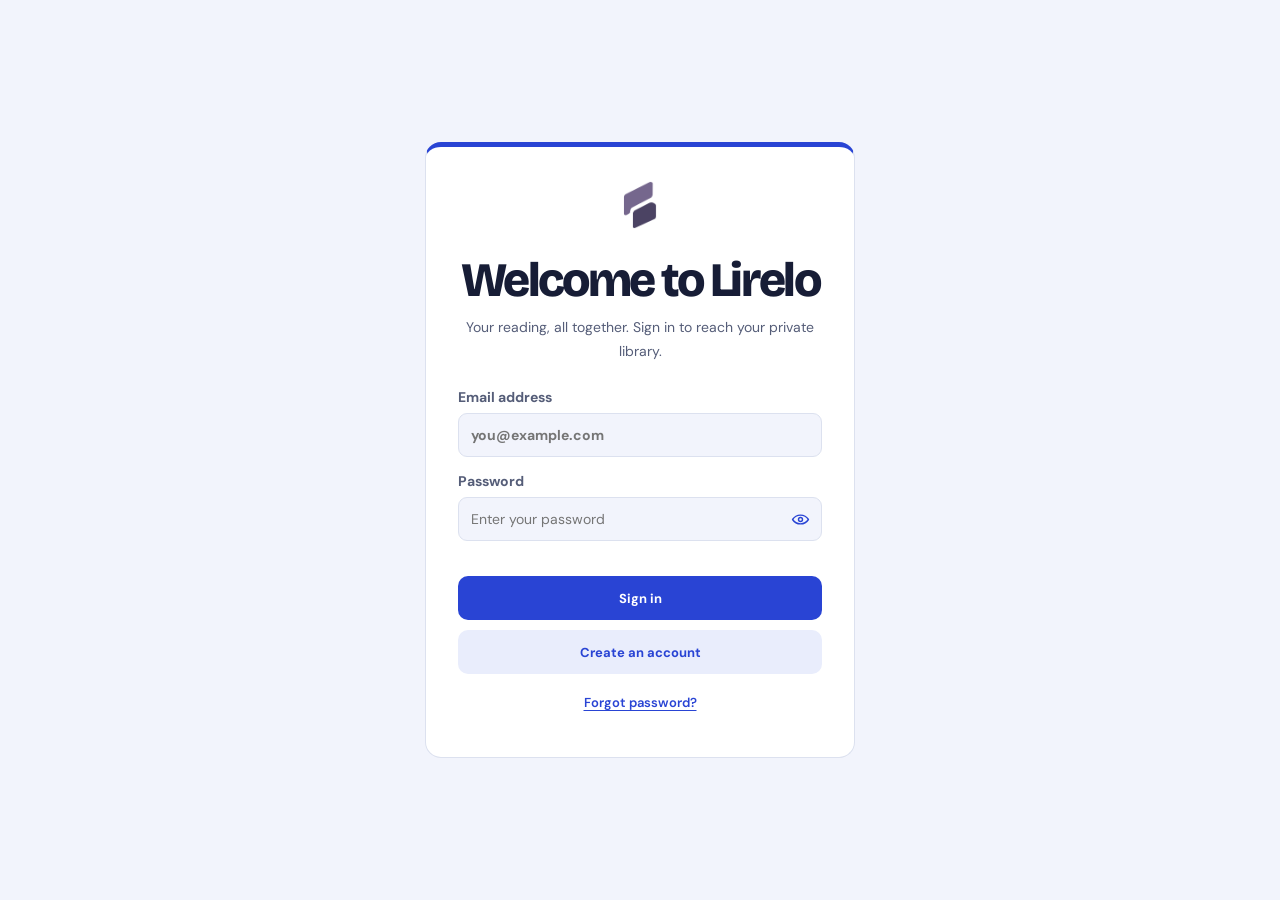
==== commit 9204c6dd: "Redesign Lirelo around the reading room and library shelf" ====
--- a/index.html
+++ b/index.html
@@ -3,13 +3,13 @@
 <head>
   <meta charset="utf-8">
   <meta name="viewport" content="width=device-width, initial-scale=1, viewport-fit=cover">
-  <meta name="theme-color" content="#F7F4EE">
+  <meta name="theme-color" content="#F7F8FC">
   <meta name="description" content="Lirelo. Your reading, all together.">
-  <title>Lirelo — Lirelo Reading Workspace</title>
-  <link rel="icon" type="image/png" href="[data-uri]">
+  <title>Lirelo | Your reading workspace</title>
+  <link rel="icon" type="image/svg+xml" href="/assets/lirelo-app-icon.svg">
   <link rel="preconnect" href="https://fonts.googleapis.com">
   <link rel="preconnect" href="https://fonts.gstatic.com" crossorigin>
-  <link href="https://fonts.googleapis.com/css2?family=DM+Sans:wght@400;500;600;700;800&family=Literata:wght@400;500;600&display=swap" rel="stylesheet">
+  <link href="https://fonts.googleapis.com/css2?family=Bricolage+Grotesque:opsz,wght@12..96,600..800&family=DM+Sans:wght@400;500;600;700;800&family=Literata:wght@400;500;600&display=swap" rel="stylesheet">
   <link rel="stylesheet" href="/assets/style-0.css">
   <link rel="stylesheet" href="/assets/style-1.css">
   
@@ -27,6 +27,9 @@
 <link rel="stylesheet" href="/assets/cloud.css">
   <link rel="stylesheet" href="/assets/reader-enhancements.css">
   <link rel="stylesheet" href="/assets/device-shell.css">
+  <link rel="stylesheet" href="/assets/mobile-reader.css">
+  <link rel="stylesheet" href="/assets/approved-reader.css">
+  <link rel="stylesheet" href="/assets/reading-workspace.css">
   <link rel="manifest" href="/manifest.webmanifest">
   <link rel="apple-touch-icon" href="/assets/lirelo-app-icon-192.png">
   <meta name="apple-mobile-web-app-capable" content="yes">
@@ -37,7 +40,7 @@
     <aside class="sidebar" aria-label="Primary navigation">
       <div class="sidebar-top">
         <button class="brand" type="button" id="brandHome" aria-label="Lirelo library">
-          <img class="brand-mark" src="[data-uri]" alt="" width="28" height="33">
+          <img class="brand-mark" src="/assets/lirelo-imprint.png" alt="" width="28" height="33">
           <span class="brand-word">lirelo</span>
         </button>
         <button type="button" class="sidebar-collapse icon-button" id="sidebarCollapse" aria-label="Collapse navigation" title="Collapse navigation" data-icon="panel-left-close"></button>
@@ -45,12 +48,12 @@
       <label class="search" for="sidebarSearch"><span class="search-icon" data-icon="search"></span><input id="sidebarSearch" type="search" autocomplete="off" placeholder="Search books..." aria-label="Search books"><kbd>⌘ K</kbd></label>
       <nav class="nav-main" aria-label="Library sections" id="navMain">
         <button type="button" class="nav-link active" data-section="library"><span data-icon="library"></span><span class="nav-label">Library</span></button>
-        <button type="button" class="nav-link" data-section="reading"><span data-icon="clock"></span><span class="nav-label">Reading Now</span><span class="count" id="readingCount">2</span></button>
+        <button type="button" class="nav-link" data-section="reading"><span data-icon="clock"></span><span class="nav-label">Reading now</span><span class="count" id="readingCount">2</span></button>
         <button type="button" class="nav-link" data-section="highlights"><span data-icon="highlighter"></span><span class="nav-label">Highlights</span></button>
         <button type="button" class="nav-link" data-section="bookmarks"><span data-icon="bookmark"></span><span class="nav-label">Bookmarks</span></button>
         <button type="button" class="nav-link" data-section="notes"><span data-icon="note"></span><span class="nav-label">Notes</span></button>
         <button type="button" class="nav-link" data-section="tags"><span data-icon="tag"></span><span class="nav-label">Tags</span></button>
-        <button type="button" class="nav-link" data-section="all"><span data-icon="book-open"></span><span class="nav-label">All Books</span></button>
+        <button type="button" class="nav-link" data-section="all"><span data-icon="book-open"></span><span class="nav-label">All books</span></button>
         <button type="button" class="nav-link" data-section="trash"><span data-icon="trash"></span><span class="nav-label">Trash</span></button>
       </nav>
       <div class="sidebar-rule"></div>
@@ -76,19 +79,30 @@
 
     <div class="workspace">
       <header class="toolbar"><div class="toolbar-left"><button class="mobile-menu icon-button" type="button" id="mobileMenu" aria-label="Open navigation" data-icon="menu"></button><span class="toolbar-title">Library</span><span class="toolbar-separator"></span><span class="toolbar-detail">Your reading, all together.</span></div>
-        <div class="toolbar-actions"><button class="toolbar-icon icon-button" type="button" id="searchShortcut" data-icon="search" aria-label="Search your library" title="Search"><span></span></button><button class="toolbar-icon icon-button" type="button" id="viewToggle" data-icon="layout-grid" aria-label="Toggle grid and list view" title="Switch view"></button><button class="toolbar-icon icon-button" type="button" id="sortButton" data-icon="sliders" aria-label="Choose sort order" title="Sort books"></button><span class="toolbar-rule"></span><button class="avatar-button" type="button" id="topProfile" aria-label="About this design preview">JD</button></div>
+        <div class="toolbar-actions"><button class="toolbar-icon icon-button" type="button" id="searchShortcut" data-icon="search" aria-label="Search your library" title="Search"><span></span></button><span class="toolbar-rule"></span><button class="avatar-button" type="button" id="topProfile" aria-label="About this design preview">JD</button></div>
       </header>
 
       <main class="main-content" id="mainContent" tabindex="-1">
         <div class="content-width">
-          <div class="page-heading"><div><p class="page-eyebrow">YOUR READING SPACE</p><h1 id="viewTitle">Library</h1><p class="page-subtitle" id="viewSubtitle">Your books, beautifully organised.</p></div><button type="button" id="addBooks" class="primary-button"><span data-icon="plus"></span> Add books</button></div>
+          <div class="page-heading"><div><p class="page-eyebrow">YOUR READING SPACE</p><h1 id="viewTitle">Library</h1><p class="page-subtitle" id="viewSubtitle"></p></div><button type="button" id="addBooks" class="primary-button"><span data-icon="plus"></span> Add books</button></div>
+          <section id="libraryResume" class="library-resume-slot" aria-label="Continue reading" hidden></section>
+          <div class="section-heading library-shelf-heading"><div><h2 id="shelfTitle">Your books</h2><p id="resultCount" class="result-count" aria-live="polite"></p></div></div>
+          <div class="library-controls">
           <div class="tab-bar" role="tablist" aria-label="Book format" id="formatTabs">
             <button type="button" class="tab active" role="tab" aria-selected="true" data-format="all">All <span id="allCount">6</span></button>
             <button type="button" class="tab" role="tab" aria-selected="false" data-format="pdf">PDFs</button>
             <button type="button" class="tab" role="tab" aria-selected="false" data-format="epub">EPUBs</button>
             <button type="button" class="tab" role="tab" aria-selected="false" data-format="collections">Collections</button>
           </div>
-          <section class="shelf" aria-label="Your books"><div class="section-heading"><div><h2 id="shelfTitle">Your books</h2><p id="resultCount" class="result-count" aria-live="polite"></p></div><span class="section-right" id="sectionRight">Sort: Recently added <span data-icon="chevron-down"></span></span></div>
+            <div class="library-controls-actions">
+              <label id="sectionRight" class="library-sort"><span>Sort</span><select id="sortButton" aria-label="Sort books"><option value="recent">Recently added</option><option value="title">Title A–Z</option><option value="progress">Reading progress</option></select></label>
+              <div class="library-views" role="group" aria-label="Library layout">
+                <button type="button" id="viewToggle" class="icon-button" data-icon="layout-grid" aria-label="Grid view" aria-pressed="true"></button>
+                <button type="button" id="listView" class="icon-button" data-icon="layout-list" aria-label="List view" aria-pressed="false"></button>
+              </div>
+            </div>
+          </div>
+          <section class="shelf" aria-label="Your books">
             <div id="bookGrid" class="book-grid" aria-live="polite"></div>
             <div class="empty hidden" id="emptyState"><span class="empty-icon" data-icon="book-open"></span><h3>No books here yet</h3><p id="emptyExplanation">Add a PDF or EPUB to start your library.</p><button type="button" class="secondary-button" id="emptyAdd">Add a book</button></div>
           </section>
@@ -222,5 +236,6 @@
 <input type="file" id="fImportInput" accept="application/json,.json" class="hidden" aria-label="Choose Lirelo backup JSON">
 <script src="/assets/script-6.js"></script>
 <script src="/assets/device-shell.js"></script>
+<script src="/assets/approved-reader.js"></script>
 </body>
 </html>
--- a/assets/device-shell.css
+++ b/assets/device-shell.css
@@ -2,7 +2,7 @@
    Deliberately scoped away from desktop to preserve the existing web workspace. */
 #lrDeviceHeader,#lrDeviceSearch,#lrBottomNav,#lrTabletRail,#lrDeviceHome,#lrSavedTabs,#lrReaderMore,#lrReaderSheet{display:none}
 #lrDeviceSearch[hidden],#lrReaderSheet[hidden]{display:none!important}
-@media(max-width:767px), (min-width:768px) and (max-width:1366px) and (pointer:coarse){
+@media(max-width:767px), (max-width:1100px) and (max-height:500px) and (pointer:coarse), (min-width:768px) and (max-width:1366px) and (min-height:501px) and (pointer:coarse){
  html,body{overscroll-behavior-y:contain}
  #app{background:#F7F4EE}
  #app>.sidebar{display:none!important}
@@ -94,16 +94,16 @@
  #lrReaderSheet svg{width:18px;height:18px;color:#736284}
  #app.reader-open .rr-immersive #lrReaderSheet{display:none!important}
 }
-@media(max-width:767px){
+@media(max-width:767px), (max-width:1100px) and (max-height:500px) and (pointer:coarse){
  body{background:#F7F4EE}
  #app .main-content{padding:21px 18px calc(108px + env(safe-area-inset-bottom))}
- #lrDeviceHeader{height:61px;padding:0 17px}
+ #lrDeviceHeader{height:calc(61px + env(safe-area-inset-top));padding:env(safe-area-inset-top) 17px 0}
  #lrDeviceHeader .lr-device-wordmark{font-size:21px}
  #lrDeviceHeader .lr-header-actions{gap:2px}
  #lrDeviceHeader .lr-header-actions>button{width:38px;height:40px}
  #lrDeviceHeader .lr-header-actions svg{height:20px;width:20px}
  #lrDeviceHeader .lr-mark{width:25px;height:27px;font-size:18px}
- #lrDeviceSearch{top:61px;padding:9px 16px}
+ #lrDeviceSearch{top:calc(61px + env(safe-area-inset-top));padding:9px 16px}
  #lrBottomNav{display:flex;position:fixed;bottom:0;left:0;right:0;z-index:50;min-height:calc(66px + env(safe-area-inset-bottom));padding:5px max(7px,env(safe-area-inset-left)) max(7px,env(safe-area-inset-bottom)) max(7px,env(safe-area-inset-right));border-top:1px solid #E7E0E7;background:rgba(255,252,248,.97);box-shadow:0 -8px 22px #382E4210;align-items:stretch;justify-content:space-around}
  #lrBottomNav>button{border:0;background:transparent;flex:1;min-width:0;display:flex;flex-direction:column;align-items:center;justify-content:center;gap:3px;border-radius:12px;color:#93869B;font-size:10px;font-weight:650;padding:6px 0;min-height:51px}
  #lrBottomNav .lr-nav-icon{width:23px;height:23px;display:grid;place-items:center}
@@ -184,7 +184,7 @@
  .reader-screen .rr-tools{height:42px;min-height:42px}
  .reader-screen .rr-page-stack{padding-inline:9px}
 }
-@media(min-width:768px) and (max-width:1366px) and (pointer:coarse){
+@media(min-width:768px) and (max-width:1366px) and (min-height:501px) and (pointer:coarse){
  #app{display:grid;grid-template-columns:78px minmax(0,1fr)}
  #lrTabletRail{grid-column:1;grid-row:1;display:flex;position:sticky;top:0;height:100dvh;z-index:40;flex-direction:column;align-items:center;padding:15px 7px;border-right:1px solid #E8E1E9;background:#FFFCF8;gap:20px}
  #app>.workspace{grid-column:2;grid-row:1}
@@ -212,7 +212,7 @@
  #app.reader-open .rr-right-top{height:54px;min-height:54px}
  #app.reader-open .rr-page-stack{padding-top:20px}
 }
-@media(min-width:768px) and (max-width:1366px) and (pointer:coarse) and (orientation:landscape){
+@media(min-width:768px) and (max-width:1366px) and (min-height:501px) and (pointer:coarse) and (orientation:landscape){
  #app.reader-open .reader-screen .rr-right{height:100%}
 }
 @media(max-width:360px){
@@ -226,3 +226,24 @@
 @media(prefers-reduced-motion:reduce){
  #lrBottomNav *,#lrTabletRail *,#lrDeviceHeader *{transition:none!important}
 }
+
+/* Phones stay phones after rotating; compress the shell rather than changing navigation patterns. */
+@media(min-width:768px) and (max-width:1100px) and (max-height:500px) and (pointer:coarse){
+ #lrDeviceHeader{height:calc(46px + env(safe-area-inset-top));padding:env(safe-area-inset-top) 17px 0}
+ #lrDeviceHeader .lr-header-actions>button{width:37px;height:35px}
+ #lrDeviceHeader .lr-device-wordmark{font-size:20px}
+ #lrDeviceSearch{top:calc(46px + env(safe-area-inset-top))}
+ #lrBottomNav{min-height:calc(49px + env(safe-area-inset-bottom));padding-top:2px;padding-bottom:max(3px,env(safe-area-inset-bottom))}
+ #lrBottomNav>button{flex-direction:row;gap:7px;min-height:39px}
+ #lrBottomNav .lr-nav-icon svg{height:19px;width:19px}
+ #app .main-content{padding:16px 20px calc(68px + env(safe-area-inset-bottom))}
+ #app .lr-home-welcome{padding:5px 0 16px}
+ #app .lr-home-welcome h1{font-size:23px}
+ #app .lr-continue-card>.lr-book-cover{width:79px;min-width:79px}
+ #app .lr-continue-card{max-width:650px}
+ #app .details-hero{display:grid;grid-template-columns:115px minmax(0,1fr);text-align:left;align-items:start;gap:18px}
+ #app .details-intro{text-align:left}
+ #app .details-tag-row,#app .details-metadata{justify-content:flex-start}
+ #app .details-progress-group{margin:10px 0;max-width:420px}
+ #app .details-action-row{justify-content:flex-start}
+}
--- a/assets/mobile-reader.css
+++ b/assets/mobile-reader.css
@@ -0,0 +1,109 @@
+/* Phone-only Lirelo reading experience. Desktop and touch-tablet remain unchanged. */
+#lrMobilePager{display:none}
+@media(max-width:767px), (max-width:1100px) and (max-height:500px) and (pointer:coarse){
+ #app.reader-open,#app.reader-open .workspace,#app.reader-open .main-content{height:100dvh!important;max-height:100dvh;min-height:0!important;overflow:hidden!important}
+ #app.reader-open .reader-screen{height:100dvh;max-height:100dvh;min-height:0;display:flex;flex-direction:column}
+ #app.reader-open .reader-screen .rr-work-area{display:block!important;flex:1 1 auto;min-height:0;position:relative}
+ #app.reader-open .reader-screen .rr-centre{display:flex;flex-direction:column;min-height:0;width:100%;height:100%}
+ /* Eliminate the web-style double toolbar: the page and bottom pager are primary. */
+ #app.reader-open .reader-screen .rr-tools{display:none!important}
+ #app.reader-open .reader-screen .rr-bottom{display:none!important}
+ #app.reader-open .reader-screen .rr-topbar{height:calc(52px + env(safe-area-inset-top));min-height:calc(52px + env(safe-area-inset-top));flex:none;padding:env(safe-area-inset-top) 10px 0 max(8px,env(safe-area-inset-left));gap:6px;background:#FFFCF8;border-bottom:1px solid #EDE7E3}
+ #app.reader-open .rr-back{height:43px;width:43px;padding:10px}
+ #app.reader-open .rr-back svg{height:21px;width:21px}
+ #app.reader-open .rr-top-left{min-width:0;gap:4px}
+ #app.reader-open .rr-document-title{min-width:0}
+ #app.reader-open .rr-document-title strong{max-width:none;font-size:12px;overflow:hidden;text-overflow:ellipsis;white-space:nowrap;font-weight:750;line-height:1.35}
+ #app.reader-open .rr-document-title small,#app.reader-open .rr-document-type{display:none!important}
+ #app.reader-open .rr-top-actions{gap:1px;flex:none}
+ #app.reader-open .rr-top-actions #rrBookmark,#app.reader-open .rr-top-actions #rrFullscreen,#app.reader-open .rr-top-actions #lrReaderMore{display:inline-flex!important;width:40px;height:43px;min-height:43px;min-width:40px;padding:10px;border-radius:11px}
+ #app.reader-open .rr-top-actions #rrBookmark svg,#app.reader-open .rr-top-actions #rrFullscreen svg,#app.reader-open .rr-top-actions #lrReaderMore svg{height:20px;width:20px}
+ #app.reader-open .rr-top-actions #rrOfflineSave,#app.reader-open .rr-top-actions #rrSettingsToggle,#app.reader-open .rr-top-actions #rrSearchToggle,#app.reader-open .rr-top-actions #rrHighlightTool,#app.reader-open .rr-top-actions #rrAddNote,#app.reader-open .rr-top-actions #rrPanelToggle{display:none!important}
+ #app.reader-open .rr-canvas{min-height:0;min-width:0;flex:1;overscroll-behavior:contain;background:#EEEAE4;scroll-behavior:auto;-webkit-overflow-scrolling:touch;touch-action:pan-y pinch-zoom}
+ #app.reader-open .rr-canvas[data-mode="swipe"]{touch-action:pan-y pinch-zoom}
+ #app.reader-open .rr-page-stack{padding:12px 10px 23px;gap:14px;align-items:center;min-width:100%;width:max-content}
+ #app.reader-open .rr-page{min-height:0;border:0;border-radius:3px;box-shadow:0 3px 16px #342D341F;overflow:hidden}
+ #app.reader-open .rr-page-img{height:auto;width:100%;object-fit:contain;user-select:none}
+ #app.reader-open .rr-page-num{right:7px;bottom:6px;opacity:.45;font-size:9px}
+ /* EPUB is now rendered by the server for a 360px-wide phone page at full reading font size. */
+ #app.reader-open .reader-screen.rr-phone-epub .rr-canvas{background:#FFFCF8}
+ #app.reader-open .reader-screen.rr-phone-epub .rr-page-stack{padding:8px 9px 16px;gap:8px}
+ #app.reader-open .reader-screen.rr-phone-epub .rr-page{width:min(360px,calc(100vw - 20px))!important;box-shadow:none;background:#FFFCF8;border:0;min-height:0}
+ #app.reader-open .reader-screen.rr-phone-epub .rr-page-content{background:#FFFCF8}
+ #app.reader-open .reader-screen.rr-phone-epub .rr-page-num{bottom:6px;right:8px;background:transparent;border:0;font-size:9px}
+ /* A fixed-layout PDF can pan horizontally while zoomed, without trapping vertical scrolling. */
+ #app.reader-open .reader-screen.rr-phone-zoom .rr-canvas{overflow-x:auto!important;touch-action:pan-x pan-y pinch-zoom}
+ #app.reader-open .reader-screen.rr-phone-zoom .rr-page-stack{width:max-content;min-width:100%}
+ #app.reader-open .rr-select-bar{bottom:13px;max-width:calc(100vw - 24px);white-space:normal;flex-wrap:wrap;justify-content:center}
+ #app.reader-open .rr-select-bar button{min-height:38px}
+ #app.reader-open .rr-floating-settings{top:8px;right:9px;z-index:21;max-height:min(70dvh,520px);overflow-y:auto;width:min(310px,calc(100vw - 18px));border-radius:14px;box-shadow:0 18px 48px #30253B30}
+ #app.reader-open .rr-quickjump{top:8px}
+ #app.reader-open .rr-searchbar{min-height:48px;height:auto;flex:none;padding:7px 10px;gap:5px}
+ #app.reader-open .rr-searchbar input{font-size:14px;min-height:36px}
+ #app.reader-open .rr-right{height:min(70dvh,570px);z-index:18}
+ #app.reader-open .rr-right-top{min-height:52px;height:52px}
+ #app.reader-open .rr-right-tabs button{font-size:11px}
+ /* Reading navigation is thumb-sized, not a desktop tool row. */
+ #app.reader-open .reader-screen #lrMobilePager{display:flex;order:3;min-height:calc(57px + env(safe-area-inset-bottom));height:calc(57px + env(safe-area-inset-bottom));flex:none;align-items:center;justify-content:center;gap:5px;padding:5px max(12px,env(safe-area-inset-left)) max(5px,env(safe-area-inset-bottom)) max(12px,env(safe-area-inset-right));background:#FFFCF8;border-top:1px solid #EAE4E5;z-index:9;color:#51475A}
+ #lrMobilePager button{min-width:45px;height:44px;border:0;border-radius:11px;background:transparent;color:#554A60;display:inline-flex;align-items:center;justify-content:center;flex:none;font-size:13px;font-weight:750;padding:0 11px}
+ #lrMobilePager button:active{background:#EEE8F4}
+ #lrMobilePager button:disabled{opacity:.3;cursor:default}
+ #lrMobilePager button svg{width:24px;height:24px}
+ #lrMobilePager #lrMobilePageValue{min-width:92px;max-width:120px;background:#F5F1F6;color:#554762;font-size:12px;font-weight:750;font-variant-numeric:tabular-nums}
+ #lrMobilePager .lr-pager-separator{height:25px;min-width:1px;background:#E4DCE7;margin:0 4px}
+ #lrMobilePager #lrMobileAdjust{min-width:57px;font-size:13px;background:#EFEAF3;color:#655476}
+ #app.reader-open .reader-screen.rr-immersive .rr-topbar,#app.reader-open .reader-screen.rr-immersive #lrMobilePager{display:none!important}
+ #app.reader-open .reader-screen.rr-immersive .rr-work-area{flex:1;height:100%}
+ #app.reader-open .reader-screen.rr-immersive .rr-canvas{height:100%}
+}
+@media(min-width:768px) and (max-width:1100px) and (max-height:500px) and (pointer:coarse){
+ #app.reader-open .reader-screen .rr-topbar{height:calc(43px + env(safe-area-inset-top));min-height:calc(43px + env(safe-area-inset-top))}
+ #app.reader-open .reader-screen #lrMobilePager{min-height:45px;height:45px;padding-block:1px}
+ #lrMobilePager button{height:39px}
+ #app.reader-open .rr-page-stack{padding-top:7px}
+}
+@media(max-width:360px){
+ #app.reader-open .rr-top-actions #rrBookmark,#app.reader-open .rr-top-actions #rrFullscreen,#app.reader-open .rr-top-actions #lrReaderMore{min-width:35px;width:35px;padding:7px}
+ #lrMobilePager button{min-width:42px}
+ #lrMobilePager #lrMobilePageValue{min-width:78px}
+ #lrMobilePager #lrMobileAdjust{min-width:49px}
+}
+
+
+/* Phone reader: the legacy hidden annotations sheet must never leak below the page.
+   The earlier transform-only hiding left its tabs visible underneath the page toolbar. */
+@media (max-width:767px), (max-width:1100px) and (max-height:500px) and (pointer:coarse){
+ #app.reader-open .reader-screen:not(.panel-open) #rrRightPanel{
+   display:none!important;visibility:hidden!important;pointer-events:none!important;
+ }
+ #app.reader-open .reader-screen.panel-open #rrRightPanel{
+   display:flex!important;visibility:visible!important;pointer-events:auto!important;
+   position:fixed!important;top:auto!important;left:0!important;right:0!important;
+   bottom:0!important;width:100%!important;max-width:none!important;
+   height:min(68dvh,580px)!important;min-height:0!important;
+   transform:none!important;z-index:200!important;
+   background:#FFFCF8;border:1px solid #E8E0E7;
+   border-radius:22px 22px 0 0;
+   padding-bottom:max(10px,env(safe-area-inset-bottom));
+   box-shadow:0 -14px 42px rgba(34,26,43,.19);
+ }
+ #app.reader-open .reader-screen.panel-open #rrRightPanel .rr-sheet-handle{
+   display:block!important;position:absolute;top:9px;left:calc(50% - 19px);
+   width:38px;height:4px;border-radius:10px;background:#D5CDD9;
+ }
+ #app.reader-open .reader-screen.panel-open #rrRightPanel .rr-right-top{
+   margin-top:16px;min-height:51px;height:51px;
+ }
+ #app.reader-open .reader-screen.panel-open #rrRightPanel .rr-sheet-close{
+   display:inline-flex!important;align-items:center;justify-content:center;
+   min-width:39px;min-height:39px;
+ }
+ #app.reader-open #lrReaderScrim{
+   position:fixed;inset:0;background:rgba(25,20,30,.36);
+   z-index:190;display:none;cursor:pointer;border:0;
+ }
+ #app.reader-open .reader-screen.panel-open #lrReaderScrim{display:block}
+ #app.reader-open .reader-screen:not(.panel-open) #lrReaderScrim{display:none!important}
+ #app.reader-open .reader-screen.rr-immersive #lrReaderScrim{display:none!important}
+ #app.reader-open .reader-screen.rr-immersive #rrRightPanel{display:none!important}
+}
--- a/assets/approved-reader.css
+++ b/assets/approved-reader.css
@@ -0,0 +1,221 @@
+/* Approved Acrobat-inspired reader. Device-scoped, no changes to desktop reader. */
+#acrOverlay,#acrPagePill,#acrTouchHeader{display:none}
+@media (max-width:767px), (min-width:768px) and (max-width:1366px) and (pointer:coarse){
+ #app.reader-open .reader-screen.acr-enabled{
+   height:100dvh!important;max-height:100dvh!important;min-height:0!important;
+   background:#EDEBE8;overflow:hidden!important;position:relative;
+ }
+ #app.reader-open .reader-screen.acr-enabled .rr-work-area{
+   display:flex!important;flex:1 1 auto;min-height:0;height:auto!important;width:100%;
+   grid-template-columns:none!important;overflow:hidden;
+ }
+ #app.reader-open .reader-screen.acr-enabled .rr-centre{
+   display:flex!important;flex-direction:column;width:100%;height:100%;min-width:0;min-height:0;
+ }
+ #app.reader-open .reader-screen.acr-enabled .rr-topbar{
+   height:calc(55px + env(safe-area-inset-top))!important;
+   min-height:calc(55px + env(safe-area-inset-top))!important;
+   padding:env(safe-area-inset-top) 9px 0 max(9px,env(safe-area-inset-left))!important;
+   display:flex!important;align-items:center;flex:none;background:#FFFEFC;border-bottom:1px solid #E9E5E4;
+   z-index:6;transition:opacity .17s ease,transform .17s ease;
+ }
+ #app.reader-open .reader-screen.acr-enabled .rr-top-left{min-width:0;flex:1;gap:3px;overflow:hidden}
+ #app.reader-open .reader-screen.acr-enabled .rr-document-type,
+ #app.reader-open .reader-screen.acr-enabled .rr-document-title small{display:none!important}
+ #app.reader-open .reader-screen.acr-enabled .rr-document-title{flex:1;min-width:0}
+ #app.reader-open .reader-screen.acr-enabled .rr-document-title strong{
+   display:block;max-width:none!important;overflow:hidden;text-overflow:ellipsis;white-space:nowrap;
+   color:#29252D;font-size:13px;font-weight:730;letter-spacing:-.01em;line-height:1.3;
+ }
+ #app.reader-open .reader-screen.acr-enabled .rr-topbar .rr-icon,
+ #app.reader-open .reader-screen.acr-enabled .rr-topbar #lrReaderMore{
+   width:42px!important;min-width:42px!important;height:44px!important;min-height:44px!important;
+   display:grid!important;place-items:center;border-radius:12px;padding:10px!important;color:#423C4D;
+   background:transparent;border:0;flex:none;
+ }
+ #app.reader-open .reader-screen.acr-enabled .rr-topbar .rr-icon svg{width:20px;height:20px}
+ #app.reader-open .reader-screen.acr-enabled .rr-topbar .rr-icon:active{background:#EEE9F1}
+ #app.reader-open .reader-screen.acr-enabled .rr-topbar .rr-back{margin:0}
+ #app.reader-open .reader-screen.acr-enabled .rr-topbar .rr-top-actions{display:flex;gap:0;flex:none}
+ #app.reader-open .reader-screen.acr-enabled .rr-topbar #rrSearchToggle,
+ #app.reader-open .reader-screen.acr-enabled .rr-topbar #rrBookmark,
+ #app.reader-open .reader-screen.acr-enabled .rr-topbar #lrReaderMore{display:grid!important}
+ #app.reader-open .reader-screen.acr-enabled .rr-topbar #rrHighlightTool,
+ #app.reader-open .reader-screen.acr-enabled .rr-topbar #rrOfflineSave,
+ #app.reader-open .reader-screen.acr-enabled .rr-topbar #rrFullscreen,
+ #app.reader-open .reader-screen.acr-enabled .rr-topbar #rrAddNote,
+ #app.reader-open .reader-screen.acr-enabled .rr-topbar #rrSettingsToggle,
+ #app.reader-open .reader-screen.acr-enabled .rr-topbar #rrPanelToggle{display:none!important}
+ #app.reader-open .reader-screen.acr-enabled .rr-tools,
+ #app.reader-open .reader-screen.acr-enabled .rr-bottom,
+ #app.reader-open .reader-screen.acr-enabled #lrMobilePager,
+ #app.reader-open .reader-screen.acr-enabled .rr-immersive-hud{display:none!important}
+ #app.reader-open .reader-screen.acr-enabled .rr-canvas{
+   flex:1 1 auto;min-height:0;min-width:0;height:auto!important;overflow:auto;
+   background:#EDEBE8;scrollbar-width:none;overscroll-behavior:contain;
+   touch-action:pan-y pinch-zoom;-webkit-overflow-scrolling:touch;
+ }
+ #app.reader-open .reader-screen.acr-enabled .rr-page-stack{
+   padding:13px 10px 58px!important;min-width:100%;width:max-content!important;
+   align-items:center;gap:14px;
+ }
+ #app.reader-open .reader-screen.acr-enabled .rr-page{
+   min-width:0;min-height:0;border:0!important;border-radius:1px;background:#FFFEFC;
+   box-shadow:0 2px 13px rgba(56,49,56,.12);
+ }
+ #app.reader-open .reader-screen.acr-enabled .rr-page-content{background:#FFFEFC}
+ #app.reader-open .reader-screen.acr-enabled .rr-page-num{font-size:9px;opacity:.65}
+ #app.reader-open .reader-screen.acr-enabled.rr-phone-epub .rr-canvas{background:#EDEBE8}
+ #app.reader-open .reader-screen.acr-enabled.rr-phone-epub .rr-page{
+   width:min(360px,calc(100vw - 20px))!important;
+   max-width:none!important;box-shadow:0 2px 13px rgba(56,49,56,.1);
+ }
+ #app.reader-open .reader-screen.acr-enabled.rr-phone-zoom .rr-canvas{
+   overflow-x:auto!important;touch-action:pan-x pan-y pinch-zoom;
+ }
+ #app.reader-open .reader-screen.acr-enabled #acrPagePill{
+   display:flex;position:absolute;z-index:12;left:50%;bottom:max(18px,env(safe-area-inset-bottom));
+   transform:translateX(-50%);min-width:96px;height:34px;align-items:center;justify-content:center;
+   gap:7px;padding:0 15px;border:0;border-radius:40px;background:rgba(38,32,43,.88);
+   box-shadow:0 5px 19px rgba(44,37,57,.22);color:white;
+   font-size:11px;font-weight:680;white-space:nowrap;transition:opacity .18s;
+ }
+ #acrPagePill svg{height:13px;width:13px;stroke:currentColor;stroke-width:2;fill:none}
+ #app.reader-open .reader-screen.acr-enabled.acr-focus .rr-topbar{
+   transform:translateY(calc(-55px - env(safe-area-inset-top)))!important;opacity:0!important;
+   pointer-events:none!important;
+ }
+ #app.reader-open .reader-screen.acr-enabled.acr-focus .rr-work-area{
+   margin-top:calc(-55px - env(safe-area-inset-top));
+   height:calc(100% + 55px + env(safe-area-inset-top))!important;
+ }
+ #app.reader-open .reader-screen.acr-enabled.acr-focus #acrPagePill{opacity:0;pointer-events:none}
+ #app.reader-open .reader-screen.acr-enabled.acr-focus .rr-page-stack{padding-top:1px!important}
+ #app.reader-open .reader-screen.acr-enabled #rrRightPanel{display:none!important}
+ #app.reader-open .reader-screen.acr-enabled .rr-select-bar{
+   bottom:65px;z-index:12;max-width:calc(100vw - 18px);flex-wrap:wrap;
+ }
+ #app.reader-open .reader-screen.acr-enabled .rr-floating-settings{display:none!important}
+ #app.reader-open .reader-screen.acr-enabled .rr-searchbar{
+   flex:none;min-height:50px;height:auto;padding:7px 12px;background:#FFFEFC;
+   border-bottom:1px solid #E9E5E4;z-index:11;
+ }
+ #app.reader-open .reader-screen.acr-enabled .rr-searchbar input{font-size:15px}
+ #app.reader-open .reader-screen.acr-enabled #acrOverlay:not([hidden]){display:flex!important}
+ #app.reader-open .reader-screen.acr-enabled #acrOverlay{
+   position:fixed;inset:0;z-index:220;align-items:flex-end;justify-content:center;
+ }
+ #acrOverlay[hidden]{display:none!important}
+ #acrOverlay .acr-scrim{position:absolute;inset:0;border:0;background:rgba(23,18,31,.42);width:100%;cursor:pointer}
+ #acrOverlay .acr-sheet{
+   position:relative;z-index:1;display:flex;flex-direction:column;width:100%;
+   max-height:min(84dvh,730px);min-height:175px;overflow:hidden;
+   border-radius:22px 22px 0 0;background:#FFFEFC;
+   box-shadow:0 -11px 30px rgba(45,36,50,.15);
+   padding-bottom:env(safe-area-inset-bottom);
+ }
+ #acrOverlay .acr-handle{height:4px;width:37px;margin:10px auto 14px;flex:none;border-radius:10px;background:#D6CED8}
+ #acrOverlay .acr-sheet-head{display:flex;align-items:center;gap:14px;min-height:47px;padding:0 18px 10px;flex:none}
+ #acrOverlay .acr-sheet-head h2{flex:1;font-size:17px;line-height:1.3;margin:0;font-weight:760;color:#27232C}
+ #acrOverlay .acr-close{
+   min-width:40px;min-height:40px;border:0;border-radius:11px;background:transparent;
+   color:#665A6B;display:grid;place-items:center;font-size:25px;
+ }
+ #acrOverlay .acr-sheet-body{padding:0 18px 22px;overflow-y:auto;overscroll-behavior:contain;min-height:0}
+ #acrOverlay .acr-section-label{font-size:11px;letter-spacing:.075em;font-weight:760;color:#8F8694;text-transform:uppercase;margin:21px 0 10px}
+ #acrOverlay .acr-mode{width:100%;display:flex;gap:12px;text-align:left;align-items:center;
+   border:1px solid #EAE5EA;background:#fff;border-radius:12px;min-height:58px;
+   margin-bottom:7px;padding:10px 13px;color:#493F4D;cursor:pointer;
+ }
+ #acrOverlay .acr-mode.active{border-color:#76688E;background:#F4EFF7}
+ #acrOverlay .acr-mode:focus-visible,#acrOverlay .acr-close:focus-visible,
+ #acrOverlay .acr-setting button:focus-visible{outline:2px solid #76688E;outline-offset:2px}
+ #acrOverlay .acr-mode-icon{font-size:21px;line-height:1;width:28px;flex:none;color:#645A76}
+ #acrOverlay .acr-mode-text{flex:1;font-size:13px;font-weight:720}
+ #acrOverlay .acr-mode-text small{display:block;font-size:11px;font-weight:400;color:#938994;margin-top:4px}
+ #acrOverlay .acr-mode .acr-check{font-weight:850;color:#4B4363}
+ #acrOverlay .acr-setting{border-bottom:1px solid #F0ECEF;display:flex;align-items:center;
+   gap:12px;justify-content:space-between;min-height:55px;font-size:13px;color:#453D4B}
+ #acrOverlay .acr-setting button{border:1px solid #E6E1E8;background:#fff;border-radius:8px;
+   width:36px;height:36px;color:#4B4363;font-size:15px}
+ #acrOverlay .acr-setting .acr-amount{min-width:39px;text-align:center;font-variant-numeric:tabular-nums;color:#6E6373}
+ #acrOverlay .acr-switch{width:42px!important;height:25px!important;border-radius:20px!important;
+   border:0!important;background:#D7D1D8!important;position:relative;flex:none}
+ #acrOverlay .acr-switch::after{content:'';position:absolute;left:3px;top:3px;width:19px;height:19px;background:white;border-radius:50%;transition:left .18s}
+ #acrOverlay .acr-switch.on{background:#76688E!important}
+ #acrOverlay .acr-switch.on::after{left:20px}
+ #acrOverlay .acr-tabs{display:flex;gap:1px;min-height:44px;border-bottom:1px solid #EAE4EB;overflow-x:auto}
+ #acrOverlay .acr-tabs button{border:0;background:transparent;flex:1;min-width:max-content;
+   padding:11px 9px;color:#89818A;font-size:11px;font-weight:650;
+   border-bottom:2px solid transparent}
+ #acrOverlay .acr-tabs button[aria-selected="true"]{color:#4B4363;border-bottom-color:#4B4363}
+ #acrOverlay .acr-filter{display:block;width:100%;min-height:43px;margin:14px 0 9px;
+   border:1px solid #ECE6ED;border-radius:10px;padding:0 12px;background:#FAF8FA;color:#37313B;font-size:13px}
+ #acrOverlay .acr-items{display:flex;flex-direction:column;gap:0}
+ #acrOverlay .acr-item{display:flex;justify-content:space-between;gap:15px;align-items:center;
+   padding:14px 4px;min-height:45px;border:0;border-bottom:1px solid #F0EDF1;
+   background:transparent;color:#463B4A;font-size:13px;text-align:left;width:100%;cursor:pointer}
+ #acrOverlay .acr-item:active{background:#F7F3F9}
+ #acrOverlay .acr-item span{min-width:0;flex:1;overflow:hidden;text-overflow:ellipsis}
+ #acrOverlay .acr-item small{font-size:11px;color:#A198A3;white-space:nowrap}
+ #acrOverlay .acr-empty{color:#817985;font-size:13px;line-height:1.65;text-align:center;padding:32px 8px}
+ #acrOverlay .acr-hint{margin:15px 1px 8px;font-size:11px;line-height:1.5;color:#8F8590}
+ #app.reader-open .reader-screen.acr-enabled.acr-reflow .rr-page{
+   width:min(100%,calc(100vw - 20px))!important;min-height:0;
+   box-shadow:0 2px 13px rgba(56,49,56,.1);
+ }
+ #app.reader-open .reader-screen.acr-enabled.acr-reflow .rr-page.acr-text-page .rr-page-content{
+   aspect-ratio:auto!important;height:auto!important;overflow:visible;min-height:0;
+ }
+ #app.reader-open .reader-screen.acr-enabled.acr-reflow .rr-page.acr-text-page .rr-page-img,
+ #app.reader-open .reader-screen.acr-enabled.acr-reflow .rr-page.acr-text-page .rr-text-layer,
+ #app.reader-open .reader-screen.acr-enabled.acr-reflow .rr-page.acr-text-page .rr-markers{display:none!important}
+ .acr-flow-text{display:none!important}
+ #app.reader-open .reader-screen.acr-enabled.acr-reflow .acr-flow-text{
+   display:block!important;color:#24212B;background:#FFFEFC;
+   padding:25px 22px 29px;font-family:var(--acr-reading-typeface,Georgia,'Times New Roman',serif);
+   font-size:var(--acr-reading-size,18px);line-height:1.62;white-space:normal;overflow-wrap:break-word;
+ }
+ #app.reader-open .reader-screen.acr-enabled.acr-reflow .acr-flow-text p{margin:0 0 1em;text-align:left}
+ #app.reader-open .reader-screen.acr-enabled.acr-reflow .acr-flow-text h2{
+   margin:6px 0 24px;font-family:var(--acr-reading-typeface,Georgia,'Times New Roman',serif);font-size:1.4em;
+   font-weight:650;text-align:center;line-height:1.2;
+ }
+ #app.reader-open .reader-screen.acr-enabled.acr-night .rr-canvas{background:#201D25!important}
+ #app.reader-open .reader-screen.acr-enabled.acr-night .rr-page,
+ #app.reader-open .reader-screen.acr-enabled.acr-night .rr-page-content,
+ #app.reader-open .reader-screen.acr-enabled.acr-night .acr-flow-text{
+   background:#292630!important;color:#EEEAF1!important;
+ }
+ #app.reader-open .reader-screen.acr-enabled.acr-night .rr-page-img{filter:invert(.86) hue-rotate(175deg)}
+ #app.reader-open .reader-screen.acr-enabled.acr-night #acrPagePill{background:rgba(242,235,247,.92);color:#332D3B}
+}
+@media (min-width:768px) and (max-width:1366px) and (pointer:coarse){
+ #app.reader-open .reader-screen.acr-enabled .rr-topbar{height:61px!important;min-height:61px!important;padding:0 23px!important}
+ #app.reader-open .reader-screen.acr-enabled .rr-page-stack{padding:18px 22px 68px!important}
+ #app.reader-open .reader-screen.acr-enabled .rr-page{max-width:820px}
+ #app.reader-open .reader-screen.acr-enabled.acr-focus .rr-topbar{transform:translateY(-61px)!important}
+ #app.reader-open .reader-screen.acr-enabled.acr-focus .rr-work-area{margin-top:-61px;height:calc(100% + 61px)!important}
+ #app.reader-open .reader-screen.acr-enabled #acrOverlay{justify-content:flex-end;align-items:stretch}
+ #app.reader-open .reader-screen.acr-enabled #acrOverlay .acr-sheet{
+   border-radius:20px 0 0 20px;width:min(410px,62vw);max-height:100%;height:100%;
+   padding:19px 5px max(10px,env(safe-area-inset-bottom));
+ }
+ #app.reader-open .reader-screen.acr-enabled #acrOverlay .acr-handle{display:none}
+ #app.reader-open .reader-screen.acr-enabled.acr-reflow .rr-page{max-width:730px}
+}
+@media(prefers-reduced-motion:reduce){.acr-enabled *{transition:none!important}}
+
+/* Editable reader typeface choices (only in selectable Reading mode). */
+#acrOverlay .acr-typefaces{display:grid;grid-template-columns:repeat(2,minmax(0,1fr));gap:9px;margin:0 0 7px}
+#acrOverlay .acr-typeface{min-width:0;min-height:111px;border:1px solid #E9E3EB;background:#FFFEFC;border-radius:12px;padding:9px 10px;display:flex;flex-direction:column;justify-content:center;align-items:center;gap:4px;color:#4B4363;cursor:pointer;text-align:center}
+#acrOverlay .acr-typeface.active{background:#F3EFF7;border:2px solid #75678D;padding:8px 9px}
+#acrOverlay .acr-typeface:focus-visible{outline:2px solid #75678D;outline-offset:3px}
+#acrOverlay .acr-typeface-sample{font-size:29px;line-height:1.2;color:#332C3E;margin-bottom:3px}
+#acrOverlay .acr-typeface strong{font-size:12px;font-weight:750}
+#acrOverlay .acr-typeface small{font-size:10px;color:#83798A}
+#acrOverlay .acr-typeface.active small{color:#685876}
+@media (min-width:768px) and (max-width:1366px) and (pointer:coarse){
+#acrOverlay .acr-typefaces{grid-template-columns:repeat(4,minmax(0,1fr))}
+#acrOverlay .acr-typeface{min-height:103px;padding:6px}
+}
--- a/assets/reading-workspace.css
+++ b/assets/reading-workspace.css
@@ -0,0 +1,251 @@
+/* Lirelo visual system. The reader's document colours remain controlled by reading preferences. */
+:root {
+  --paper: #f7f8fc;
+  --porcelain: #fff;
+  --ink: #171d36;
+  --muted: #555d78;
+  --border: #dce1ef;
+  --tint: #e9edfc;
+  --focus: #2944d4;
+  --plum: #2339b2;
+  --lavender: #2944d4;
+  --lr-blue: #2944d4;
+  --lr-on-blue: #fff;
+  --lr-display: 'Bricolage Grotesque', 'DM Sans', 'Segoe UI', sans-serif;
+}
+:root[data-lirelo-palette="classic"] {
+  --paper: #f2f4fc;
+  --porcelain: #fff;
+  --ink: #171d36;
+  --muted: #555d78;
+  --border: #dce1ef;
+  --tint: #e9edfc;
+}
+:root[data-lirelo-palette="dark"] {
+  --paper: #171b2a;
+  --porcelain: #202538;
+  --ink: #f3f4ff;
+  --muted: #c2c9df;
+  --border: #39415a;
+  --tint: #2b3557;
+  --focus: #a7b5ff;
+  --lr-blue: #9caaff;
+  --lr-on-blue: #161e42;
+  --lr-dark-base: #171b2a;
+  --lr-dark-surface: #202538;
+  --lr-dark-raised: #282f46;
+  --lr-dark-border: #39415a;
+  --lr-dark-text: #f3f4ff;
+  --lr-dark-secondary: #c2c9df;
+  --lr-dark-muted: #b4bdd8;
+  --lr-dark-accent: #a7b5ff;
+  --lr-dark-selected: #303a60;
+}
+#app, #app .workspace, #mainContent { background: var(--paper); color: var(--ink); }
+:where(button, input, select, textarea, a):focus-visible {
+  outline: 2px solid var(--focus);
+  outline-offset: 3px;
+}
+#app .sidebar { background: var(--porcelain); padding-inline: 14px; border-color: var(--border); }
+#app .sidebar-top { min-height: 96px; padding-inline: 12px 4px; }
+#app .brand { gap: 11px; }
+#app .brand-mark { width: 29px; height: 35px; }
+#app .brand-word { font: 800 34px/.95 var(--lr-display); letter-spacing: -.065em; }
+#app .search { height: 44px; flex: 0 0 44px; margin: 8px 0 27px; padding-inline: 13px; border-radius: 11px; background: var(--porcelain); }
+#app .search:focus-within { border-color: var(--focus); box-shadow: none; }
+#app .search input, #app .search input::placeholder, #app .search-icon svg { color: var(--muted); }
+#app .search input { font-size: 14px; }
+#app .search kbd { color: var(--muted); }
+#app .nav-main { gap: 4px; }
+#app .nav-link, #app .nav-collection { color: var(--ink); min-height: 43px; padding-inline: 13px; font-size: 15px; border-radius: 10px; gap: 13px; }
+#app .nav-link { min-height: clamp(41px, 4.7vh, 51px); }
+#app .nav-link svg, #app .nav-collection svg { width: 21px; height: 21px; color: inherit; }
+#app .nav-link:hover, #app .nav-collection:hover, #app .icon-button:hover, #app .profile:hover { background: var(--tint); }
+#app .nav-link.active, #app .nav-collection.active { color: var(--lr-blue); background: var(--tint); }
+#app .collection-label { color: var(--muted); text-transform: none; letter-spacing: 0; font-size: 14px; }
+#app .collection-label button, #app .collection-count, #app .sidebar-collapse { color: var(--muted); }
+#app .count, #app .profile-avatar { color: var(--lr-blue); background: var(--tint); border-color: var(--border); }
+#app .sidebar-rule { margin-inline: 4px; }
+#app .profile-copy strong { font-size: 14px; color: var(--ink); }
+#app .profile-copy small { color: var(--muted); }
+#app .sidebar.is-compact { padding-inline: 6px; }
+#app .sidebar.is-compact .sidebar-top { padding-inline: 0; }
+#app .sidebar.is-compact .nav-link { padding-inline: 0; }
+
+#app .content-width { width: 100%; max-width: 1410px; }
+#app .content-width > .page-heading { margin: 0 0 clamp(21px, 3vw, 36px); align-items: center; gap: 12px; }
+#app .page-heading h1, #app .details-intro h1, #app .p4-hero h1, #app .f-hero h1,
+#app .lr-home-welcome h1, #app .library-shelf-heading h2, .lc-auth-card h1 {
+  font-family: var(--lr-display);
+  font-weight: 800;
+  letter-spacing: -.055em;
+  color: var(--ink);
+}
+#app .content-width > .page-heading h1 { font-size: clamp(40px, 5vw, 76px); line-height: .98; }
+#app .details-intro h1, #app .p4-hero h1, #app .f-hero h1 { font-size: clamp(38px, 5vw, 62px); line-height: 1.04; }
+#app .page-eyebrow, #app .p4-eyebrow, #app .f-eyebrow, #app .details-crumb-label,
+#app .p4-breadcrumb, #app .f-breadcrumb, #app .demo-note, #app .details-demo-foot, #app .p4-review-label { display: none; }
+#app .page-subtitle { color: var(--muted); margin-top: 8px; }
+#app .page-subtitle:empty { display: none; }
+#app .primary-button, #app .p4-primary, #app .f-primary, .lc-auth-card button:not([type="button"]) {
+  background: var(--lr-blue); color: var(--lr-on-blue); border: 1px solid transparent; border-radius: 10px; box-shadow: none;
+}
+#app .primary-button:hover, #app .p4-primary:hover, #app .f-primary:hover { filter: brightness(.9); }
+#app #addBooks { min-height: 50px; padding-inline: 18px; font-size: 16px; white-space: nowrap; }
+#app .library-shelf-heading { margin: 0 0 11px; }
+#app .library-shelf-heading > div { flex-wrap: wrap; gap: 3px 11px; }
+#app .library-shelf-heading h2 { font-size: clamp(29px, 4vw, 59px); line-height: 1.03; }
+#app .result-count { font-size: 13px; color: var(--muted); }
+.library-controls { display: flex; flex-wrap: wrap; align-items: center; justify-content: space-between; gap: 7px 18px; margin-bottom: 15px; border-bottom: 1px solid var(--border); }
+#app .library-controls .tab-bar { gap: clamp(1px, 1.2vw, 19px); margin: 0; border: 0; min-width: 0; }
+#app .library-controls .tab { color: var(--muted); font-size: 15px; font-weight: 600; min-height: 43px; padding-inline: clamp(5px, .8vw, 13px); white-space: nowrap; }
+#app .library-controls .tab.active { color: var(--lr-blue); }
+#app .library-controls .tab.active::after { background: var(--lr-blue); height: 3px; border-radius: 4px; }
+#app .library-controls .tab span { display: none; }
+.library-controls-actions, .library-views { display: flex; align-items: center; gap: 6px; }
+.library-controls-actions { gap: 10px; padding-bottom: 5px; }
+.library-sort { display: inline-flex; align-items: center; gap: 7px; color: var(--muted); font-size: 13px; }
+.library-sort select { color: var(--ink); background: var(--porcelain); border: 1px solid var(--border); border-radius: 8px; min-height: 38px; padding: 4px 9px; font: inherit; }
+#app .library-views button { width: 39px; height: 38px; color: var(--ink); border: 1px solid var(--border); }
+#app .library-views button[aria-pressed="true"] { background: var(--tint); border-color: var(--tint); color: var(--lr-blue); }
+#app .book-grid:not(:empty) { display: grid; grid-template-columns: repeat(auto-fill,minmax(min(100%, 155px),1fr)); background: var(--tint); border-radius: 18px; padding: clamp(12px, 1.8vw, 28px); gap: clamp(15px, 2.7vw, 42px); }
+#app .book-grid .book-card { width: 100%; max-width: none; min-width: 0; }
+#app .book-grid .book-open { width: 100%; min-width: 0; border-radius: 8px; }
+#app .book-grid:not(.is-list) .lr-card-cover { display: block; background: none; box-shadow: none; border: 0; width: 100%; padding: 0; margin: 0 0 12px; border-radius: 7px; aspect-ratio: .735; }
+#app .book-grid:not(.is-list) .lr-card-cover::before, #app .book-grid:not(.is-list) .lr-card-cover::after { content: none; }
+#app .book-grid .book-title { font: 750 clamp(15px, 1.5vw, 22px)/1.12 var(--lr-display); letter-spacing: -.022em; color: var(--ink); }
+#app .book-grid .book-metadata { font-size: 14px; color: var(--muted); }
+#app .book-grid .book-format { color: var(--muted); }
+#app .book-grid .progress-bar, #app #detailsProgressBar, #app .rr-progress div { background: var(--lr-blue); }
+#app .book-grid.is-list { display: flex; flex-direction: column; gap: 8px; }
+#app .book-grid.is-list .book-open { grid-template-columns: 48px minmax(0,1fr) 70px; background: var(--porcelain); border-color: var(--border); }
+#app .book-grid.is-list .lr-card-cover { width: 48px; height: auto; aspect-ratio: .735; padding: 0; box-shadow: none; border: 0; }
+#app .book-grid.is-list .lr-jacket { padding: 5px; }
+#app .book-grid.is-list .lr-jacket strong, #app .book-grid.is-list .lr-jacket small { display: none; }
+#app .empty, #app .collection-tile { border-color: var(--border); background: var(--porcelain); color: var(--ink); box-shadow: none; }
+
+.lr-resume { --resume-blue: #223fca; position: relative; isolation: isolate; overflow: hidden; display: grid; grid-template-columns: minmax(80px, 16%) minmax(0,1fr) auto; gap: clamp(15px, 2.7vw, 40px); align-items: center; padding: clamp(18px, 2.3vw, 35px); margin-bottom: clamp(26px, 3vw, 42px); border-radius: 18px; background: var(--resume-blue); color: #fff; }
+.lr-resume::before { content: ''; position: absolute; top: 0; right: clamp(14px,3vw,45px); width: clamp(21px, 3vw, 46px); height: clamp(32px, 4vw, 58px); background: #e0e7ff; clip-path: polygon(0 0,100% 0,100% 100%,50% 73%,0 100%); }
+.lr-resume-copy { min-width: 0; position: relative; }
+.lr-resume-copy p { margin: 0 0 9px; font-size: clamp(14px, 1.7vw, 26px); font-weight: 750; }
+.lr-resume-copy h2 { font: 800 clamp(26px, 4vw, 61px)/.99 var(--lr-display); letter-spacing: -.049em; margin: 0 0 7px; overflow-wrap: anywhere; }
+.lr-resume-copy > span { font-size: clamp(14px, 1.65vw, 25px); color: #eff2ff; }
+.lr-resume-copy progress { display: block; width: 100%; height: 8px; margin: clamp(12px,2vw,27px) 0 6px; overflow: hidden; border: 0; border-radius: 999px; background: #8295ee; color: #fff; }
+.lr-resume-copy progress::-webkit-progress-bar { background: #8295ee; }
+.lr-resume-copy progress::-webkit-progress-value { background: #fff; border-radius: 999px; }
+.lr-resume-copy progress::-moz-progress-bar { background: #fff; border-radius: 999px; }
+.lr-resume-copy small { color: #eff2ff; font-size: 14px; }
+.lr-resume-button { display: inline-flex; align-items: center; justify-content: center; gap: 9px; align-self: end; margin-bottom: 26px; border: 0; border-radius: 10px; padding: 12px 17px; min-height: 47px; background: #fff; color: #1f36b3; font-size: clamp(14px, 1.45vw, 20px); font-weight: 750; white-space: nowrap; }
+.lr-resume-button:hover { background: #e9edfc; }
+.lr-resume-button:focus-visible { outline-color: #fff; }
+
+.lr-jacket { position: relative; isolation: isolate; display: flex; flex-direction: column; justify-content: space-between; overflow: hidden; aspect-ratio: .735; width: 100%; container-type: inline-size; padding: 10% 9%; border-radius: 6px; background: var(--jacket,#f3d891); color: var(--jacket-ink,#382516); }
+.lr-jacket strong, .lr-jacket small { position: relative; display: -webkit-box; -webkit-box-orient: vertical; overflow: hidden; overflow-wrap: anywhere; }
+.lr-jacket strong { -webkit-line-clamp: 3; font: 800 clamp(13px, 19cqi, 33px)/.98 var(--lr-display); letter-spacing: -.045em; }
+.lr-jacket small { -webkit-line-clamp: 1; font-size: clamp(8px, 8cqi, 15px); font-weight: 700; }
+.lr-jacket i { position: absolute; z-index: -1; inset: auto 6% 16% 23%; aspect-ratio: 1; border: clamp(4px, 1vw, 15px) solid var(--jacket-art,#aa5e17); border-radius: 50%; transform: rotate(-14deg) scaleY(.74); }
+.lr-jacket[data-artwork="1"] { --jacket: #21433c; --jacket-ink: #fff3d5; --jacket-art: #80ac92; }
+.lr-jacket[data-artwork="1"] i { inset: auto 17% 13% 23%; border-radius: 0; transform: rotate(-21deg); border-style: double; border-width: clamp(5px, 1.4vw, 22px); }
+.lr-jacket[data-artwork="2"] { --jacket: #f2a68a; --jacket-ink: #43231c; --jacket-art: #9f482e; }
+.lr-jacket[data-artwork="2"] i { inset: auto -10% -11% 13%; border-radius: 50%; transform: none; border-style: double; }
+.lr-jacket[data-artwork="3"] { --jacket: #323e9e; --jacket-ink: #fff; --jacket-art: #9dabff; }
+.lr-jacket[data-artwork="3"] i { inset: auto 15% 17% 30%; border-radius: 50% 50% 0 0; border-width: 0 0 0 clamp(6px,1.75vw,27px); transform: none; background: #5666ca; }
+.lr-jacket[data-artwork="4"] { --jacket: #dcd5f7; --jacket-ink: #272237; --jacket-art: #7465b4; }
+.lr-jacket[data-artwork="4"] i { inset: auto -17% 12% 10%; border-radius: 40% 55%; border-style: double; transform: rotate(-29deg) scaleY(.54); }
+
+#app .details-hero { border-bottom: 1px solid var(--border); padding-bottom: clamp(22px,4vw,42px); }
+#app .details-tabs, #app .f-card, #app .p4-card, #app .p4-aside-card, #app .p4-stat,
+#app .p4-search, #app .p4-picker-trigger, #app .details-action-icon, #app .details-note-form,
+#app .details-note-card, #app .f-panel, #app .f-stat { background: var(--porcelain); border-color: var(--border); box-shadow: none; }
+#app .details-tabs { border-radius: 10px; padding-inline: 10px; }
+#app .details-tab.active, #app .p4-open-link, #app .p4-tiny-link { color: var(--lr-blue); }
+#app .details-tab.active::after { background: var(--lr-blue); }
+#app .details-cover-slot { border-radius: 10px; overflow: hidden; background: var(--tint); min-height: 0; }
+#app .details-cover-slot .lr-jacket { width: 100%; }
+#app .details-author, #app .details-metadata, #app .details-crumb button, #app .p4-subtitle,
+#app .f-subtitle, #app .f-card-description, #app .p4-side-label { color: var(--muted); }
+#app .p4-cover, #app .p4-cover[data-type="epub"], #app .p4-stat-icon, #app .p4-empty-icon,
+#app .f-ic, #app .details-tag { background: var(--tint); color: var(--lr-blue); }
+#app .p4-card, #app .f-card { border-radius: 13px; }
+#app .p4-highlight-text, #app .p4-quote { border-radius: 0 8px 8px 0; }
+#app .f-card-title, #app .p4-card h3 { color: var(--ink); font-family: var(--lr-display); }
+
+#app.reader-open .rr-topbar, #app.reader-open .rr-tools, #app.reader-open .rr-bottom,
+#app.reader-open .rr-right, #app.reader-open .rr-searchbar { background: var(--porcelain); color: var(--ink); border-color: var(--border); }
+#app.reader-open .rr-document-title strong, #app.reader-open .rr-left-title, #app.reader-open .rr-icon { color: var(--ink); }
+#app.reader-open .rr-document-title small, #app.reader-open .rr-small-label, #app.reader-open .rr-left-link { color: var(--muted); }
+#app.reader-open .rr-document-type, #app.reader-open .rr-icon:hover, #app.reader-open .rr-icon[aria-pressed="true"],
+#app.reader-open .rr-left-link.active, #app.reader-open .rr-left-toc button.active { background: var(--tint); color: var(--lr-blue); }
+#app.reader-open .rr-topbar .rr-icon { border-radius: 8px; }
+#app.reader-open .rr-canvas:not([data-tone]), #app.reader-open .rr-canvas[data-tone="white"] { background: #e8edf8; }
+#app.reader-open .rr-page { border-radius: 2px; }
+#app.reader-open .rr-right-tabs button.active { color: var(--lr-blue); }
+#app.reader-open .rr-right-tabs button.active::after { background: var(--lr-blue); }
+#app.reader-open #acrPagePill { background: var(--porcelain); border-color: var(--border); color: var(--ink); }
+#app.reader-open #acrOverlay :is(.acr-sheet,.acr-card,.acr-toolbar) { background: var(--porcelain); color: var(--ink); }
+
+#lireloCloudAuth { background: var(--paper); color: var(--ink); overflow: auto; }
+#lireloCloudAuth .lc-auth-card { border-color: var(--border); background: var(--porcelain); border-radius: 16px; box-shadow: none; border-top: 5px solid var(--lr-blue); }
+#lireloCloudAuth h1 { font-size: clamp(34px,5vw,48px); line-height: 1; margin-block: 12px; }
+#lireloCloudAuth p, #lireloCloudAuth label { color: var(--muted); font-size: 14px; }
+#lireloCloudAuth input { border-color: var(--border); color: var(--ink); background: var(--paper); }
+#lireloCloudAuth input:focus { border-color: var(--focus); box-shadow: none; }
+#lireloCloudAuth button[type="button"] { color: var(--lr-blue); background: var(--tint); }
+#lireloCloudAuth button.lc-text-button, #lireloCloudAuth button.lc-password-toggle { background: transparent; }
+#lireloCloudAuth button:focus-visible { outline-color: var(--focus); }
+
+@media(min-width:768px) {
+  #app:not(.reader-open) > .workspace > .toolbar { display: none; }
+  #app:not(.reader-open) .main-content { min-height: 100dvh; }
+  #app .main-content > .content-width { padding-top: 0; }
+  #app:not(.reader-open):not(.details-open):not(.phase4-open):not(.final-open) .main-content { padding: clamp(24px,2.7vw,44px) clamp(22px,2vw,34px) 48px; }
+}
+@media(min-width:1150px) and (pointer:fine) {
+  #app:not(.reader-open):not(:has(.sidebar.is-compact)) { grid-template-columns: clamp(216px,16.7vw,256px) minmax(0,1fr); }
+}
+@media(min-width:1310px) {
+  #app .book-grid:not(.is-list):not(:empty) { grid-template-columns: repeat(5,minmax(0,1fr)); }
+}
+@media(max-width:1000px) {
+  .lr-resume { grid-template-columns: minmax(71px,21%) minmax(0,1fr); }
+  .lr-resume-button { grid-column: 2; justify-self: start; margin: 0; }
+  .lr-resume > .lr-jacket { grid-row: span 2; align-self: start; }
+  .lr-resume-copy { padding-right: 15px; }
+}
+
+/* Touch shell keeps its independent reader controls and safe-area behaviour. */
+@media(max-width:767px), (max-width:1100px) and (max-height:500px) and (pointer:coarse), (min-width:768px) and (max-width:1366px) and (pointer:coarse) {
+  #app #lrDeviceHeader, #app #lrDeviceSearch, #app #lrBottomNav, #app #lrTabletRail { background: var(--porcelain); border-color: var(--border); color: var(--ink); }
+  #app #lrDeviceHeader .lr-device-wordmark { font-family: var(--lr-display); color: var(--ink); }
+  #app #lrDeviceHeader .lr-mark { width: 23px; height: 28px; object-fit: contain; background: transparent; border-radius: 0; }
+  #app #lrDeviceHeader .lr-device-title, #app #lrDeviceHeader .lr-header-actions > button { color: var(--ink); }
+  #app #lrDeviceHeader .lr-account-avatar, #app #lrBottomNav button[aria-current="page"], #app #lrTabletRail button[aria-current="page"] { color: var(--lr-blue); background: var(--tint); border-color: var(--border); }
+  #app #lrDeviceSearch label { background: var(--paper); border-color: var(--border); }
+  #app #lrDeviceSearch input { color: var(--ink); }
+  #app #lrDeviceHome .lr-home-welcome { padding: 0 0 20px; }
+  #app #lrDeviceHome .lr-home-welcome h1 { font-size: clamp(40px,7vw,60px); margin: 0; line-height: 1; }
+  #app #lrDeviceHome .lr-home-section-heading h2 { font: 800 clamp(23px,5vw,35px)/1 var(--lr-display); color: var(--ink); letter-spacing: -.035em; }
+  #app #lrDeviceHome .lr-home-book > strong, #app #lrDeviceHome .lr-home-quick strong { color: var(--ink); }
+  #app #lrDeviceHome .lr-home-book > small, #app #lrDeviceHome .lr-home-quick small, #app #lrDeviceHome .lr-home-empty { color: var(--muted); }
+  #app #lrDeviceHome .lr-home-book > .lr-jacket { margin-bottom: 9px; }
+  #app #lrDeviceHome .lr-home-quick button, #app #lrDeviceHome .lr-first-book { background: var(--porcelain); border-color: var(--border); border-radius: 12px; box-shadow: none; color: var(--ink); }
+  #app #lrDeviceHome .lr-first-book p { color: var(--muted); }
+  #app #lrDeviceHome .lr-first-book button, #app #lrDeviceHome .lr-home-section-heading > button { color: var(--lr-blue); }
+  #app .content-width > .page-heading h1 { font-size: clamp(39px,7vw,57px); }
+}
+@media(max-width:767px) {
+  #app .main-content > .content-width { padding-inline: 0; }
+  #app .content-width > .page-heading { margin-bottom: 18px; }
+  #app .library-shelf-heading h2 { font-size: 31px; }
+  #app .library-controls .tab { font-size: 14px; }
+  #app .book-grid:not(.is-list):not(:empty) { grid-template-columns: repeat(2,minmax(0,1fr)); padding: 13px; gap: 18px 13px; }
+  .library-sort > span { position: absolute; clip-path: inset(50%); width: 1px; height: 1px; overflow: hidden; }
+  .lr-resume { grid-template-columns: minmax(65px,24%) minmax(0,1fr); gap: 10px 14px; padding: 14px; border-radius: 13px; }
+  .lr-resume-copy h2 { font-size: clamp(25px,7vw,39px); }
+  .lr-resume-copy p { margin-bottom: 5px; }
+  .lr-resume-button { min-height: 42px; padding: 7px 11px; }
+  .lr-resume-copy small { font-size: 12px; }
+}
+@media(prefers-reduced-motion:reduce) {
+  .lr-resume, .lr-jacket, .library-controls button { transition: none; animation: none; }
+}
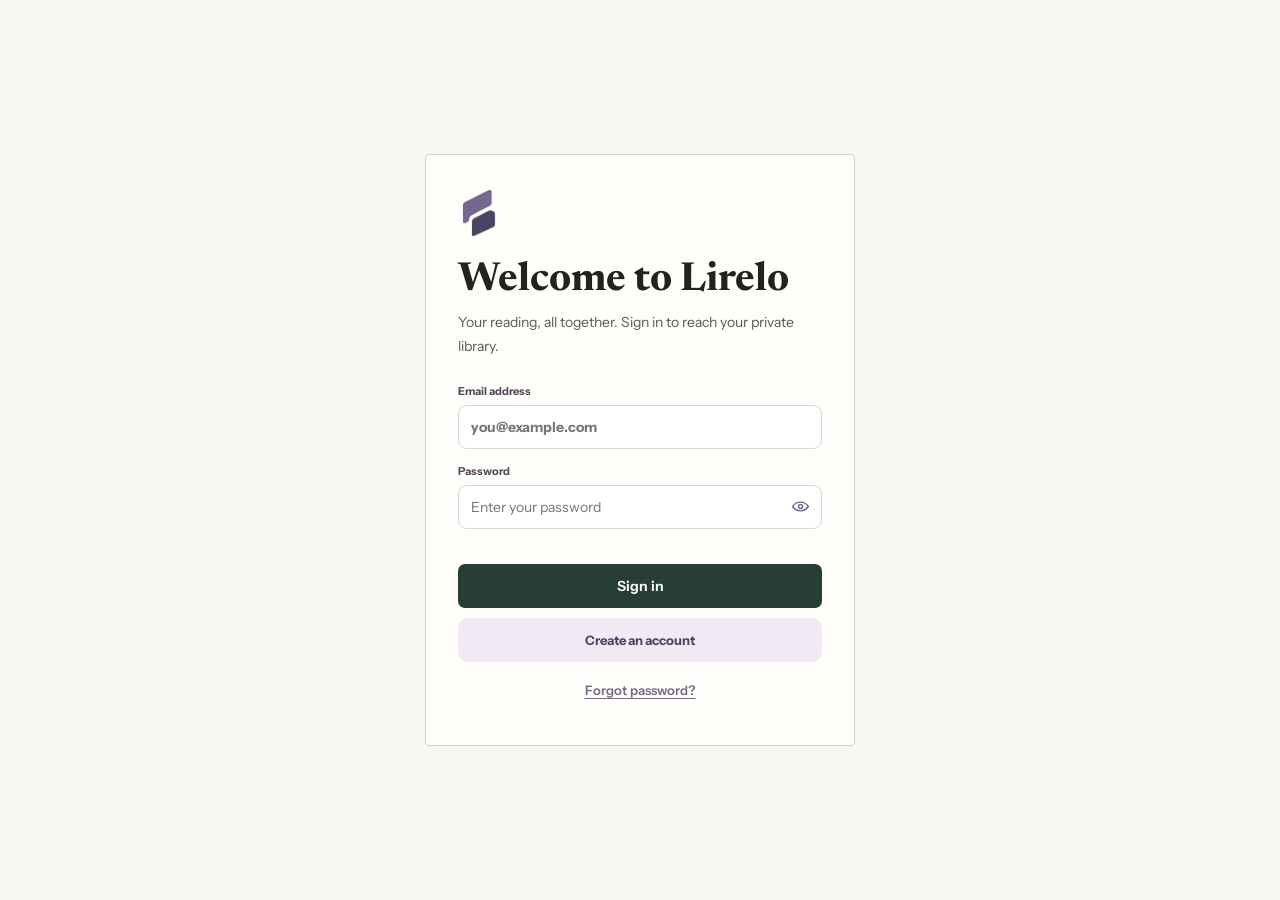
==== commit 80eeb62e: "Rebuild Lirelo navigation, reader and notebook layouts" ====
--- a/index.html
+++ b/index.html
@@ -3,13 +3,13 @@
 <head>
   <meta charset="utf-8">
   <meta name="viewport" content="width=device-width, initial-scale=1, viewport-fit=cover">
-  <meta name="theme-color" content="#F7F8FC">
+  <meta name="theme-color" content="#F7F7F2">
   <meta name="description" content="Lirelo. Your reading, all together.">
   <title>Lirelo | Your reading workspace</title>
   <link rel="icon" type="image/svg+xml" href="/assets/lirelo-app-icon.svg">
   <link rel="preconnect" href="https://fonts.googleapis.com">
   <link rel="preconnect" href="https://fonts.gstatic.com" crossorigin>
-  <link href="https://fonts.googleapis.com/css2?family=Bricolage+Grotesque:opsz,wght@12..96,600..800&family=DM+Sans:wght@400;500;600;700;800&family=Literata:wght@400;500;600&display=swap" rel="stylesheet">
+  <link href="https://fonts.googleapis.com/css2?family=Instrument+Sans:wght@400..700&family=Newsreader:opsz,wght@6..72,400..700&display=swap" rel="stylesheet">
   <link rel="stylesheet" href="/assets/style-0.css">
   <link rel="stylesheet" href="/assets/style-1.css">
   
@@ -26,9 +26,6 @@
 <link rel="stylesheet" href="/assets/style-9.css">
 <link rel="stylesheet" href="/assets/cloud.css">
   <link rel="stylesheet" href="/assets/reader-enhancements.css">
-  <link rel="stylesheet" href="/assets/device-shell.css">
-  <link rel="stylesheet" href="/assets/mobile-reader.css">
-  <link rel="stylesheet" href="/assets/approved-reader.css">
   <link rel="stylesheet" href="/assets/reading-workspace.css">
   <link rel="manifest" href="/manifest.webmanifest">
   <link rel="apple-touch-icon" href="/assets/lirelo-app-icon-192.png">
@@ -74,18 +71,32 @@
         <button type="button" class="rr-return-library" id="rrReturn">Back to book details</button>
       </section>
       <div class="sidebar-fill"></div>
-      <div class="sidebar-profile"><button class="profile" type="button" id="profileButton" aria-label="About this design preview"><span class="profile-avatar">JD</span><span class="profile-copy"><strong>Jane Doe</strong><small>My reading space</small></span><span class="profile-chevron" data-icon="chevron-down"></span></button></div>
+      <div class="sidebar-profile"><button class="profile" type="button" id="profileButton" aria-label="Open account menu"><span class="profile-avatar">JD</span><span class="profile-copy"><strong>Jane Doe</strong><small>My reading space</small></span><span class="profile-chevron" data-icon="chevron-down"></span></button></div>
     </aside>
 
     <div class="workspace">
+      <header class="room-header">
+        <button type="button" class="room-brand" data-room-route="library" aria-label="Lirelo library">Lirelo</button>
+        <nav class="room-nav" aria-label="Workspace">
+          <button type="button" data-room-route="library" aria-current="page">Library</button>
+          <button type="button" data-room-route="notebook">Notebook</button>
+          <button type="button" data-room-route="account">Manage</button>
+        </nav>
+        <button class="room-primary" type="button" id="roomImport"><span data-icon="plus"></span> Import</button>
+      </header>
       <header class="toolbar"><div class="toolbar-left"><button class="mobile-menu icon-button" type="button" id="mobileMenu" aria-label="Open navigation" data-icon="menu"></button><span class="toolbar-title">Library</span><span class="toolbar-separator"></span><span class="toolbar-detail">Your reading, all together.</span></div>
-        <div class="toolbar-actions"><button class="toolbar-icon icon-button" type="button" id="searchShortcut" data-icon="search" aria-label="Search your library" title="Search"><span></span></button><span class="toolbar-rule"></span><button class="avatar-button" type="button" id="topProfile" aria-label="About this design preview">JD</button></div>
+        <div class="toolbar-actions"><button class="toolbar-icon icon-button" type="button" id="searchShortcut" data-icon="search" aria-label="Search your library" title="Search"><span></span></button><span class="toolbar-rule"></span><button class="avatar-button" type="button" id="topProfile" aria-label="Open account menu">JD</button></div>
       </header>
 
       <main class="main-content" id="mainContent" tabindex="-1">
         <div class="content-width">
-          <div class="page-heading"><div><p class="page-eyebrow">YOUR READING SPACE</p><h1 id="viewTitle">Library</h1><p class="page-subtitle" id="viewSubtitle"></p></div><button type="button" id="addBooks" class="primary-button"><span data-icon="plus"></span> Add books</button></div>
-          <section id="libraryResume" class="library-resume-slot" aria-label="Continue reading" hidden></section>
+          <div class="page-heading"><div><p class="page-eyebrow">YOUR READING SPACE</p><h1 id="viewTitle">Your library</h1><p class="page-subtitle" id="viewSubtitle"></p></div><button type="button" id="addBooks" class="primary-button"><span data-icon="plus"></span> Add books</button></div>
+          <div class="room-library-lead">
+            <section id="libraryResume" class="library-resume-slot" aria-label="Continue reading" hidden></section>
+            <aside class="room-collections" aria-labelledby="roomCollectionsTitle">
+              <div><h2 id="roomCollectionsTitle">Collections</h2><button id="roomNewCollection" type="button" aria-label="New collection"><span data-icon="plus"></span></button></div>
+            </aside>
+          </div>
           <div class="section-heading library-shelf-heading"><div><h2 id="shelfTitle">Your books</h2><p id="resultCount" class="result-count" aria-live="polite"></p></div></div>
           <div class="library-controls">
           <div class="tab-bar" role="tablist" aria-label="Book format" id="formatTabs">
@@ -95,14 +106,16 @@
             <button type="button" class="tab" role="tab" aria-selected="false" data-format="collections">Collections</button>
           </div>
             <div class="library-controls-actions">
+              <button type="button" class="room-reading" id="roomReadingNow" data-room-route="reading"><span data-icon="clock"></span> Reading now</button>
               <label id="sectionRight" class="library-sort"><span>Sort</span><select id="sortButton" aria-label="Sort books"><option value="recent">Recently added</option><option value="title">Title A–Z</option><option value="progress">Reading progress</option></select></label>
               <div class="library-views" role="group" aria-label="Library layout">
                 <button type="button" id="viewToggle" class="icon-button" data-icon="layout-grid" aria-label="Grid view" aria-pressed="true"></button>
-                <button type="button" id="listView" class="icon-button" data-icon="layout-list" aria-label="List view" aria-pressed="false"></button>
+                <button type="button" id="listView" class="icon-button" data-icon="menu" aria-label="List view" aria-pressed="false"></button>
               </div>
             </div>
           </div>
           <section class="shelf" aria-label="Your books">
+            <div class="room-index-head" aria-hidden="true"><span>Title</span><span>Format</span><span>Progress</span></div>
             <div id="bookGrid" class="book-grid" aria-live="polite"></div>
             <div class="empty hidden" id="emptyState"><span class="empty-icon" data-icon="book-open"></span><h3>No books here yet</h3><p id="emptyExplanation">Add a PDF or EPUB to start your library.</p><button type="button" class="secondary-button" id="emptyAdd">Add a book</button></div>
           </section>
@@ -122,7 +135,7 @@
                 <div class="details-tag-row" id="detailsTags" aria-label="Book topics"></div>
                 <div class="details-metadata"><span id="detailsFormat"></span><span class="details-meta-dot"></span><span id="detailsPages"></span><span class="details-meta-dot"></span><span id="detailsYear"></span></div>
                 <div class="details-progress-group"><div class="details-progress-heading"><strong id="detailsProgressLabel"></strong><span id="detailsProgressStatus"></span></div><div class="details-progress-track"><div id="detailsProgressBar"></div></div></div>
-                <div class="details-action-row"><button type="button" class="primary-button details-read-btn" id="detailsRead"><span data-icon="reading"></span> Continue Reading</button><button type="button" class="details-action-icon" id="detailsBookmark" aria-label="Save book to bookmarks" title="Save book"><span data-icon="bookmark"></span></button><div class="details-more-wrap"><button type="button" class="details-action-icon" id="detailsMore" aria-haspopup="true" aria-expanded="false" aria-label="More book actions" title="More actions"><span data-icon="more"></span></button><div id="detailsMoreMenu" class="details-more-menu hidden"><button id="detailsCopyTitle" type="button">Copy book title</button><button id="detailsRemove" type="button" class="danger-text">Remove from preview</button></div></div></div>
+                <div class="details-action-row"><button type="button" class="primary-button details-read-btn" id="detailsRead"><span data-icon="reading"></span> Continue Reading</button><button type="button" class="details-action-icon" id="detailsBookmark" aria-label="Save book to bookmarks" title="Save book"><span data-icon="bookmark"></span></button><div class="details-more-wrap"><button type="button" class="details-action-icon" id="detailsMore" aria-haspopup="true" aria-expanded="false" aria-label="More book actions" title="More actions"><span data-icon="more"></span></button><div id="detailsMoreMenu" class="details-more-menu hidden"><button id="detailsCopyTitle" type="button">Copy book title</button><button id="detailsRemove" type="button" class="danger-text">Move to Trash</button></div></div></div>
                 <div class="details-collection-line"><span id="detailsCollectionLabel" class="details-collection-label">Collection</span><div class="details-collection-control" id="detailsCollectionControl"><button type="button" id="detailsCollection" class="details-collection-trigger" aria-labelledby="detailsCollectionLabel detailsCollectionValue" aria-haspopup="listbox" aria-expanded="false" aria-controls="detailsCollectionMenu"><span id="detailsCollectionValue" class="details-collection-value"></span><span class="details-collection-chevron" data-icon="chevron-down" aria-hidden="true"></span></button><div id="detailsCollectionMenu" class="details-collection-menu hidden" role="listbox" aria-label="Move book to collection"></div></div><span id="detailsCollectionSaved" class="details-collection-hint" aria-live="polite"></span></div>
               </div>
             </div>
@@ -142,6 +155,15 @@
           <div class="p4-hero"><div><p class="p4-eyebrow">YOUR READING, REMEMBERED</p><h1 id="p4Title">Highlights</h1><p class="p4-subtitle" id="p4Subtitle">A home for the passages you want to keep.</p></div><button type="button" class="p4-primary" id="p4Create"><span data-p4-icon="plus"></span><span id="p4CreateLabel">Highlight a passage</span></button></div>
           <div class="p4-stats" id="p4Stats"></div>
           <div class="p4-workspace">
+            <aside class="room-notebook-index" aria-label="Filter notebook">
+              <nav class="room-notebook-nav" aria-label="Entry type">
+                <button type="button" data-room-note="all"><span data-icon="library"></span> All entries <small></small></button>
+                <button type="button" data-room-note="highlights"><span data-icon="highlighter"></span> Highlights <small></small></button>
+                <button type="button" data-room-note="notes"><span data-icon="note"></span> Notes <small></small></button>
+                <button type="button" data-room-note="bookmarks"><span data-icon="bookmark"></span> Bookmarks <small></small></button>
+              </nav>
+              <h2>By book</h2><div id="roomNotebookBooks"></div>
+            </aside>
             <div class="p4-main-col">
               <div class="p4-tools">
                 <label class="p4-search"><span data-p4-icon="search"></span><input id="p4Search" type="search" placeholder="Search saved passages" aria-label="Search saved items" autocomplete="off"></label>
@@ -160,6 +182,10 @@
             <div class="rr-top-left">
               <button type="button" class="rr-icon rr-back" id="rrBack" aria-label="Back to book details" data-ri="arrow-left"></button>
               <div class="rr-document-title"><span class="rr-document-type" id="rrBookFormat">PDF</span><div><strong id="rrBookTitle">Reader</strong><small id="rrBookSubtitle">A place to read and remember</small></div></div>
+            </div>
+            <div class="room-reader-nav">
+              <button type="button" id="roomReaderContents" aria-expanded="false" aria-controls="rrRightPanel"><span data-icon="menu"></span><span>Contents</span></button>
+              <button type="button" id="roomReaderNotebook" aria-expanded="false" aria-controls="rrRightPanel"><span data-icon="note"></span><span>Notebook</span></button>
             </div>
             <div class="rr-top-actions">
               <button type="button" class="rr-icon rr-offline-control" id="rrOfflineSave" title="Save this book for offline reading" aria-label="Save this book for offline reading"><svg viewBox="0 0 24 24" fill="none" stroke="currentColor" stroke-width="1.8" stroke-linecap="round" stroke-linejoin="round" aria-hidden="true"><path d="M12 3v12m-4-4 4 4 4-4"/><path d="M5 17v3h14v-3"/></svg></button>
@@ -182,16 +208,31 @@
               <div class="rr-searchbar hidden" id="rrSearchbar"><span data-ri="search"></span><input id="rrSearchInput" type="search" placeholder="Find a word or phrase in this book" aria-label="Search document"><span id="rrSearchCount"></span><button type="button" id="rrSearchPrev" class="rr-icon" data-ri="arrow-left" aria-label="Previous search result"></button><button type="button" id="rrSearchNext" class="rr-icon" data-ri="arrow-right" aria-label="Next search result"></button><button type="button" class="rr-icon" id="rrSearchClose" data-ri="x" aria-label="Close search"></button></div>
               <form id="rrQuickJump" class="rr-quickjump hidden"><label for="rrQuickPage">Go to page</label><div><input id="rrQuickPage" type="number" min="1" required placeholder="Page number"><button type="submit">Go</button></div></form>
               <div class="rr-canvas" id="rrCanvas" tabindex="0" aria-label="Document pages"><div class="rr-loading">Preparing the reader...</div></div>
-              <div class="rr-bottom"><div class="rr-bottom-line"><span id="rrChapterMeta">Reading workspace</span><span id="rrProgressText">0% read</span></div><div class="rr-progress"><div id="rrProgressFill"></div></div><div class="rr-bottom-foot"><span id="rrDocMetadata">PDF · Local preview</span><span id="rrPageBottom">Page 1</span></div></div>
+              <nav class="room-dock" aria-label="Page controls">
+                <div class="room-paging"></div>
+                <details class="room-popover" id="roomZoom">
+                  <summary aria-label="Zoom"><span data-icon="search"></span><span id="roomZoomValue">100%</span></summary>
+                  <div class="room-popover-body room-zoom-body"></div>
+                </details>
+                <div class="room-bookmark"></div>
+                <details class="room-popover" id="roomReaderMore">
+                  <summary aria-label="More reading tools"><span data-icon="more"></span></summary>
+                  <div class="room-popover-body room-reader-tools">
+                    <button type="button" id="lrReaderMore" aria-expanded="false"><span data-icon="reading"></span> Reading modes</button>
+                  </div>
+                </details>
+              </nav>
+              <div class="rr-bottom"><div class="rr-bottom-line"><span id="rrChapterMeta">Reading workspace</span><span id="rrProgressText">0% read</span></div><div class="rr-progress"><div id="rrProgressFill"></div></div><div class="rr-bottom-foot"><span id="rrDocMetadata"></span><span id="rrPageBottom">Page 1</span></div></div>
               <div class="rr-select-bar hidden" id="rrSelectBar"><span>Text selected</span><button type="button" id="rrSelectionHighlight"><span data-ri="highlighter"></span> Highlight</button><button type="button" id="rrSelectionNote"><span data-ri="note"></span> Add note</button></div>
               <div class="rr-floating-settings hidden" id="rrSettings"><div class="rr-settings-title">Reading preferences</div><label for="rrReadingMode">Reading mode</label><select id="rrReadingMode"><option value="scroll">Vertical scroll</option><option value="swipe">Horizontal pages</option></select><label for="rrFontSize">EPUB font size</label><div class="rr-range-row"><input type="range" id="rrFontSize" min="10" max="22" value="14"><output id="rrFontValue">14 pt</output></div><label for="rrFontFace">EPUB typography</label><select id="rrFontFace"><option value="original">Book typography</option><option value="serif">Serif</option><option value="sans">Sans serif</option></select><label for="rrPageTone">Canvas tone</label><select id="rrPageTone"><option value="light">White</option><option value="paper">Paper</option><option value="dark">Dark</option></select><div class="rr-settings-hint">PDF fonts follow the original file. EPUB font size reflows the document.</div></div>
             </section>
+            <button type="button" id="roomReaderScrim" aria-label="Close reading panel" tabindex="-1"></button>
             <aside id="rrRightPanel" class="rr-right" aria-label="Reading annotations">
               <div class="rr-sheet-handle"></div><div class="rr-right-top"><div class="rr-right-tabs" role="tablist" aria-label="Reader sections"><button data-rr-tab="contents" role="tab" aria-selected="false">Contents</button><button data-rr-tab="highlights" role="tab" class="active" aria-selected="true">Highlights</button><button data-rr-tab="notes" role="tab" aria-selected="false">Notes</button><button data-rr-tab="bookmarks" role="tab" aria-selected="false">Bookmarks</button></div><button type="button" id="rrSheetClose" data-ri="x" class="rr-icon rr-sheet-close" aria-label="Close panel"></button></div>
               <div class="rr-right-search"><span data-ri="search"></span><input id="rrFilter" placeholder="Search highlights..." type="search" aria-label="Filter annotations"></div>
               <div class="rr-tag-filters" id="rrTagFilters"></div>
               <div class="rr-right-list" id="rrRightList"></div>
-              <div class="rr-right-help">Your highlights, notes and bookmarks stay in this local preview.</div>
+              <div class="rr-right-help">Open a saved item to return to its page.</div>
             </aside>
           </div>
         </section>
@@ -199,7 +240,15 @@
 <section class="hidden" id="finalScreen" aria-labelledby="fTitle">
  <div class="f-breadcrumb"><span>My reading space</span><span class="f-ic" data-ficon="arrow-right"></span><strong id="fCrumb">Settings</strong></div>
  <div class="f-hero"><div><p class="f-eyebrow" id="fEyebrow">YOUR READING SPACE</p><h1 id="fTitle">Settings</h1><p class="f-subtitle" id="fSubtitle">A few details, set the way you like to read.</p></div><button class="f-secondary hidden" id="fHeroAction" type="button"></button></div>
- <div id="fContent"></div>
+ <div class="room-manage">
+   <nav aria-label="Manage Lirelo">
+     <button type="button" data-room-route="account"><span data-icon="user"></span> Account</button>
+     <button type="button" data-room-route="settings"><span data-icon="sliders"></span> Preferences</button>
+     <button type="button" data-room-route="tags"><span data-icon="tag"></span> Tags</button>
+     <button type="button" data-room-route="trash"><span data-icon="trash"></span> Trash</button>
+   </nav>
+   <div id="fContent"></div>
+ </div>
 </section>
 </main>
     </div>
@@ -207,11 +256,11 @@
   </div>
   <input type="file" id="fileInput" accept=".pdf,.epub,application/pdf,application/epub+zip" multiple hidden>
   <dialog id="noticeDialog" class="dialog"><div class="dialog-head"><div><p class="dialog-eyebrow" id="dialogEyebrow">DESIGN PREVIEW</p><h2 id="dialogTitle">Preview</h2></div><button class="dialog-close icon-button" id="dialogClose" type="button" aria-label="Close" data-icon="x"></button></div><div class="dialog-body" id="dialogBody"></div><div class="dialog-actions"><button type="button" class="primary-button" id="dialogDone">Got it</button></div></dialog>
-  <dialog id="removeBookDialog" class="dialog confirm-dialog" aria-labelledby="removeBookHeading"><div class="dialog-head"><div><p class="dialog-eyebrow">REMOVE BOOK</p><h2 id="removeBookHeading">Remove this book?</h2></div><button class="dialog-close icon-button" type="button" id="removeClose" aria-label="Close"><span data-icon="x"></span></button></div><div class="dialog-body">This only removes the sample book from this design preview. Your actual Lirelo library is untouched.</div><div class="confirm-actions"><button type="button" id="removeCancel" class="secondary-button">Cancel</button><button type="button" id="removeConfirm" class="danger-button">Remove book</button></div></dialog>
+  <dialog id="removeBookDialog" class="dialog confirm-dialog" aria-labelledby="removeBookHeading"><div class="dialog-head"><div><p class="dialog-eyebrow">REMOVE BOOK</p><h2 id="removeBookHeading">Move this book to Trash?</h2></div><button class="dialog-close icon-button" type="button" id="removeClose" aria-label="Close"><span data-icon="x"></span></button></div><div class="dialog-body">Restore this book from Trash.</div><div class="confirm-actions"><button type="button" id="removeCancel" class="secondary-button">Cancel</button><button type="button" id="removeConfirm" class="danger-button">Move to Trash</button></div></dialog>
   <dialog id="rrNoteDialog" class="dialog"><div class="dialog-head"><div><p class="dialog-eyebrow">READING NOTES</p><h2 id="rrNoteHeading">New note</h2></div><button type="button" class="dialog-close icon-button" id="rrNoteClose" data-ri="x" aria-label="Close note"></button></div><div class="dialog-body"><div id="rrQuotedText" class="rr-quoted-text hidden"></div><label for="rrNoteText" class="field-label">Your note</label><textarea id="rrNoteText" class="rr-note-text" maxlength="3000" placeholder="What would you like to remember?"></textarea></div><div class="confirm-actions"><button type="button" class="secondary-button" id="rrNoteCancel">Cancel</button><button type="button" class="primary-button" id="rrNoteSave">Save note</button></div></dialog>
 
   <dialog id="p4EditDialog" class="p4-dialog" aria-labelledby="p4DialogTitle"><div class="p4-dialog-header"><div><p id="p4DialogEyebrow">MY NOTES</p><h2 id="p4DialogTitle">Add a note</h2></div><button type="button" class="p4-dialog-close" id="p4DialogClose" aria-label="Close dialog" data-p4-icon="x"></button></div><form id="p4EntryForm"><div class="p4-dialog-body"><label class="p4-fieldlabel" id="p4DialogBookLabel">Book</label><div class="p4-picker-wrap" id="p4EditBookPicker"><button id="p4EditBookTrigger" type="button" class="p4-picker-trigger" aria-haspopup="listbox" aria-expanded="false" aria-controls="p4EditBookMenu"><span id="p4EditBookValue" class="p4-clip">Choose a book</span><span data-p4-icon="chevron-down"></span></button><div id="p4EditBookMenu" class="p4-picker-menu hidden" role="listbox" aria-label="Choose a book"></div></div><label class="p4-fieldlabel" for="p4EntryPage">Page</label><input id="p4EntryPage" name="page" type="number" inputmode="numeric" min="1" value="1" required><small id="p4PageHint">Choose a page within the sample document.</small><div id="p4NoteBox"><label class="p4-fieldlabel" for="p4EntryText">Your note</label><textarea id="p4EntryText" name="note" maxlength="3000" placeholder="What would you like to remember?"></textarea></div></div><div class="p4-dialog-footer"><button type="button" class="p4-outline" id="p4EntryCancel">Cancel</button><button type="submit" class="p4-primary" id="p4EntrySave">Save note</button></div></form></dialog>
-  <dialog id="p4DeleteDialog" class="p4-dialog" aria-labelledby="p4DeleteHeading"><div class="p4-dialog-header"><div><p>REMOVE SAVED ITEM</p><h2 id="p4DeleteHeading">Remove this highlight?</h2></div><button type="button" class="p4-dialog-close" id="p4DeleteClose" aria-label="Close dialog" data-p4-icon="x"></button></div><p class="p4-dialog-confirm" id="p4DeleteDescription">This removes the saved item from your local Reader preview.</p><div class="p4-dialog-footer"><button type="button" class="p4-outline" id="p4DeleteCancel">Cancel</button><button type="button" class="p4-danger" id="p4DeleteConfirm">Remove</button></div></dialog>
+  <dialog id="p4DeleteDialog" class="p4-dialog" aria-labelledby="p4DeleteHeading"><div class="p4-dialog-header"><div><p>REMOVE SAVED ITEM</p><h2 id="p4DeleteHeading">Remove this highlight?</h2></div><button type="button" class="p4-dialog-close" id="p4DeleteClose" aria-label="Close dialog" data-p4-icon="x"></button></div><p class="p4-dialog-confirm" id="p4DeleteDescription">This removes the saved item from your book.</p><div class="p4-dialog-footer"><button type="button" class="p4-outline" id="p4DeleteCancel">Cancel</button><button type="button" class="p4-danger" id="p4DeleteConfirm">Remove</button></div></dialog>
   <div class="toast hidden" id="toast" role="status"></div>
 <script src="/assets/offline.js"></script>
 <script src="/assets/bridge.js"></script>
@@ -230,12 +279,12 @@
  <div class="f-menu-rule"></div>
  <button type="button" role="menuitem" class="lc-menu-sign-out" data-final-nav="signout"><span class="f-ic" data-ficon="user"></span> Sign out</button>
 </div>
-<dialog class="final-dialog" id="fEditProfileDialog" aria-labelledby="fEditTitle"><form id="fEditProfileForm" method="dialog"><p class="f-eyebrow">YOUR WORKSPACE</p><h2 id="fEditTitle">Edit your profile</h2><p>Change how your name appears in this local preview.</p><label class="f-field" for="fName">Display name</label><input class="f-input" id="fName" name="name" maxlength="55" required autocomplete="off" placeholder="Your name"><div class="f-dialog-actions"><button type="button" id="fEditCancel" class="f-secondary">Cancel</button><button type="submit" class="f-primary">Save changes</button></div></form></dialog>
+<dialog class="final-dialog" id="fEditProfileDialog" aria-labelledby="fEditTitle"><form id="fEditProfileForm" method="dialog"><p class="f-eyebrow">YOUR WORKSPACE</p><h2 id="fEditTitle">Edit your profile</h2><p>Change the name on your account.</p><label class="f-field" for="fName">Display name</label><input class="f-input" id="fName" name="name" maxlength="55" required autocomplete="off" placeholder="Your name"><div class="f-dialog-actions"><button type="button" id="fEditCancel" class="f-secondary">Cancel</button><button type="submit" class="f-primary">Save changes</button></div></form></dialog>
 <dialog class="final-dialog" id="fTagDialog" aria-labelledby="fTagTitle"><form id="fTagForm" method="dialog"><p class="f-eyebrow">ORGANISE YOUR READING</p><h2 id="fTagTitle">Manage tags</h2><p id="fTagBookName">Choose the labels for this book.</p><div id="fTagChoices"></div><label class="f-field" for="fNewTag">New tag</label><input id="fNewTag" class="f-input" maxlength="25" placeholder="e.g. Research"><div class="f-dialog-actions"><button type="button" id="fTagCancel" class="f-secondary">Cancel</button><button type="submit" class="f-primary">Save tags</button></div></form></dialog>
-<dialog class="final-dialog" id="fConfirmDialog" aria-labelledby="fConfirmTitle"><p class="f-eyebrow">PLEASE CONFIRM</p><h2 id="fConfirmTitle">Confirm action</h2><p id="fConfirmDescription">This change affects your local preview.</p><div class="f-dialog-actions"><button class="f-secondary" type="button" id="fConfirmCancel">Cancel</button><button class="f-danger" type="button" id="fConfirmProceed">Confirm</button></div></dialog>
+<dialog class="final-dialog" id="fConfirmDialog" aria-labelledby="fConfirmTitle"><p class="f-eyebrow">PLEASE CONFIRM</p><h2 id="fConfirmTitle">Confirm action</h2><p id="fConfirmDescription">Review this change before confirming.</p><div class="f-dialog-actions"><button class="f-secondary" type="button" id="fConfirmCancel">Cancel</button><button class="f-danger" type="button" id="fConfirmProceed">Confirm</button></div></dialog>
 <input type="file" id="fImportInput" accept="application/json,.json" class="hidden" aria-label="Choose Lirelo backup JSON">
 <script src="/assets/script-6.js"></script>
-<script src="/assets/device-shell.js"></script>
+<script src="/assets/room-shell.js"></script>
 <script src="/assets/approved-reader.js"></script>
 </body>
 </html>
--- a/assets/reading-workspace.css
+++ b/assets/reading-workspace.css
@@ -1,251 +1,376 @@
-/* Lirelo visual system. The reader's document colours remain controlled by reading preferences. */
-:root {
-  --paper: #f7f8fc;
-  --porcelain: #fff;
-  --ink: #171d36;
-  --muted: #555d78;
-  --border: #dce1ef;
-  --tint: #e9edfc;
-  --focus: #2944d4;
-  --plum: #2339b2;
-  --lavender: #2944d4;
-  --lr-blue: #2944d4;
-  --lr-on-blue: #fff;
-  --lr-display: 'Bricolage Grotesque', 'DM Sans', 'Segoe UI', sans-serif;
-}
-:root[data-lirelo-palette="classic"] {
-  --paper: #f2f4fc;
-  --porcelain: #fff;
-  --ink: #171d36;
-  --muted: #555d78;
-  --border: #dce1ef;
-  --tint: #e9edfc;
+/* Lirelo workspace. Components here own the layout; document rendering stays in the reader. */
+:root, :root[data-lirelo-palette="classic"] {
+  --paper:#f7f7f2; --porcelain:#fffefa; --ink:#20231e; --muted:#535c51;
+  --border:#d0d3c8; --tint:#dfe9d9; --plum:#273e34; --lavender:#40604b; --focus:#315c43;
+  --sans:'Instrument Sans','Segoe UI',sans-serif; --serif:Newsreader,Georgia,serif;
+  --room-surface:#e9e7e1; --room-header:#252a24;
 }
 :root[data-lirelo-palette="dark"] {
-  --paper: #171b2a;
-  --porcelain: #202538;
-  --ink: #f3f4ff;
-  --muted: #c2c9df;
-  --border: #39415a;
-  --tint: #2b3557;
-  --focus: #a7b5ff;
-  --lr-blue: #9caaff;
-  --lr-on-blue: #161e42;
-  --lr-dark-base: #171b2a;
-  --lr-dark-surface: #202538;
-  --lr-dark-raised: #282f46;
-  --lr-dark-border: #39415a;
-  --lr-dark-text: #f3f4ff;
-  --lr-dark-secondary: #c2c9df;
-  --lr-dark-muted: #b4bdd8;
-  --lr-dark-accent: #a7b5ff;
-  --lr-dark-selected: #303a60;
-}
-#app, #app .workspace, #mainContent { background: var(--paper); color: var(--ink); }
-:where(button, input, select, textarea, a):focus-visible {
-  outline: 2px solid var(--focus);
-  outline-offset: 3px;
-}
-#app .sidebar { background: var(--porcelain); padding-inline: 14px; border-color: var(--border); }
-#app .sidebar-top { min-height: 96px; padding-inline: 12px 4px; }
-#app .brand { gap: 11px; }
-#app .brand-mark { width: 29px; height: 35px; }
-#app .brand-word { font: 800 34px/.95 var(--lr-display); letter-spacing: -.065em; }
-#app .search { height: 44px; flex: 0 0 44px; margin: 8px 0 27px; padding-inline: 13px; border-radius: 11px; background: var(--porcelain); }
-#app .search:focus-within { border-color: var(--focus); box-shadow: none; }
-#app .search input, #app .search input::placeholder, #app .search-icon svg { color: var(--muted); }
-#app .search input { font-size: 14px; }
-#app .search kbd { color: var(--muted); }
-#app .nav-main { gap: 4px; }
-#app .nav-link, #app .nav-collection { color: var(--ink); min-height: 43px; padding-inline: 13px; font-size: 15px; border-radius: 10px; gap: 13px; }
-#app .nav-link { min-height: clamp(41px, 4.7vh, 51px); }
-#app .nav-link svg, #app .nav-collection svg { width: 21px; height: 21px; color: inherit; }
-#app .nav-link:hover, #app .nav-collection:hover, #app .icon-button:hover, #app .profile:hover { background: var(--tint); }
-#app .nav-link.active, #app .nav-collection.active { color: var(--lr-blue); background: var(--tint); }
-#app .collection-label { color: var(--muted); text-transform: none; letter-spacing: 0; font-size: 14px; }
-#app .collection-label button, #app .collection-count, #app .sidebar-collapse { color: var(--muted); }
-#app .count, #app .profile-avatar { color: var(--lr-blue); background: var(--tint); border-color: var(--border); }
-#app .sidebar-rule { margin-inline: 4px; }
-#app .profile-copy strong { font-size: 14px; color: var(--ink); }
-#app .profile-copy small { color: var(--muted); }
-#app .sidebar.is-compact { padding-inline: 6px; }
-#app .sidebar.is-compact .sidebar-top { padding-inline: 0; }
-#app .sidebar.is-compact .nav-link { padding-inline: 0; }
+  --paper:#1b211c; --porcelain:#222b24; --ink:#f0f3eb; --muted:#bac9bb;
+  --border:#465247; --tint:#354b3c; --plum:#a0c5a8; --lavender:#b3d1b4; --focus:#c7e6c7;
+  --room-surface:#252a25; --room-header:#151a16;
+  --lr-dark-text:var(--ink); --lr-dark-base:var(--paper); --lr-dark-surface:var(--porcelain);
+  --lr-dark-border:var(--border); --lr-dark-secondary:var(--muted);
+}
+html,body,#app,#app .workspace,#mainContent { background:var(--paper); color:var(--ink); }
+:where(button,input,select,textarea,summary):focus-visible { outline:2px solid var(--focus); outline-offset:2px; }
+:root #app { display:block; min-width:0; }
+#app > .sidebar, #app .workspace > .toolbar, #app .nav-scrim { display:none!important; }
+.room-header { display:grid; grid-template-columns:1fr auto 1fr; align-items:center; min-height:64px; gap:16px; padding:0 clamp(20px,4vw,64px); border-bottom:1px solid var(--border); background:var(--porcelain); }
+.room-brand { justify-self:start; border:0; background:transparent; color:var(--ink); font:700 31px/.8 var(--serif); letter-spacing:-.06em; padding:4px 0; }
+.room-nav { display:flex; gap:8px; align-self:stretch; }
+.room-nav button { border:0; border-bottom:3px solid transparent; padding:0 20px; background:transparent; color:var(--muted); font-weight:650; }
+.room-nav button[aria-current="page"] { color:var(--ink); border-color:var(--plum); }
+.room-primary,#app :is(.primary-button,.p4-primary,.f-primary),.lc-auth-card button[type="submit"] { display:inline-flex; align-items:center; justify-content:center; gap:8px; color:white; background:#273e34; border:1px solid transparent; border-radius:7px; padding:9px 14px; min-height:40px; font:650 14px var(--sans); box-shadow:none; }
+.room-primary { justify-self:end; }
+.room-reading { display:flex; align-items:center; gap:6px; background:none; color:var(--plum); border:1px solid var(--border); border-radius:5px; padding:6px 8px; font-size:12px; font-weight:650; }
+.room-reading:hover { background:var(--tint); }
+.room-primary:hover,#app :is(.primary-button,.p4-primary,.f-primary):hover { background:#3c5848; }
+#app #mainContent { min-height:calc(100dvh - 64px); padding:0; overflow:visible; }
+#app .content-width,#app #detailsScreen,#app #phase4Screen,#app #finalScreen {
+  margin-inline:auto; width:min(100%,1160px); max-width:none; padding:clamp(25px,4vw,55px) clamp(18px,4vw,50px) 66px;
+  min-height:0; font-family:var(--sans);
+}
+#app :is(.page-heading,.details-intro,.p4-hero,.f-hero) h1 { color:var(--ink); font:700 clamp(35px,5vw,60px)/.98 var(--serif); letter-spacing:-.043em; margin:0; overflow-wrap:anywhere; }
+#app :is(.p4-hero,.f-hero) h1 { font-family:var(--sans); font-size:clamp(32px,4vw,46px); letter-spacing:-.045em; }
+#app :is(.page-eyebrow,.details-crumb-label,.demo-note,.details-demo-foot,.p4-breadcrumb,.p4-eyebrow,.p4-stats,.p4-side,.p4-review-label,.f-breadcrumb,.f-eyebrow),
+#app #addBooks,#app .page-subtitle:empty,#app .p4-subtitle:empty { display:none; }
+#app .page-heading { display:flex; justify-content:space-between; align-items:center; gap:20px; margin:0 0 25px; }
+#app .page-heading .search { display:flex; width:min(100%,310px); flex:none; height:40px; padding:0 11px; margin:0; background:var(--porcelain); color:var(--ink); border:1px solid var(--border); border-radius:7px; }
+#app .page-heading .search input { color:var(--ink); font:400 14px var(--sans); background:transparent; }
+#app .page-heading .search kbd { color:var(--muted); }
+#app .page-heading .search:focus-within { border-color:var(--focus); box-shadow:none; }
+.room-library-lead:not([hidden]) { display:grid; grid-template-columns:minmax(0,2.25fr) minmax(175px,1fr); gap:26px; margin-bottom:31px; }
+.lr-resume { position:relative; isolation:isolate; min-height:184px; overflow:hidden; background:var(--tint); color:var(--ink); border-radius:3px 3px 16px 3px; padding:19px 22px; }
+.lr-resume::before,.lr-resume::after { content:''; position:absolute; z-index:-1; pointer-events:none; width:32%; height:52%; bottom:-4%; right:3%; border-top:1px solid var(--plum); border-radius:70% 90% 0 0; transform:rotate(-19deg); opacity:.55; box-shadow:0 -7px 0 -6px var(--plum),0 -15px 0 -14px var(--plum); }
+.lr-resume::after { transform:rotate(19deg); right:26%; }
+.lr-resume h2,.room-collections h2 { margin:0 0 10px; font:700 20px/1.1 var(--sans); letter-spacing:-.025em; }
+.room-resume-book { display:grid; grid-template-columns:70px minmax(0,1fr) 26px; align-items:center; gap:15px; max-width:100%; width:min(100%,380px); text-align:left; color:inherit; background:transparent; border:0; padding:0; }
+.room-resume-book > span:nth-child(2) { display:flex; flex-direction:column; gap:5px; min-width:0; }
+.room-resume-book strong { font-size:16px; overflow:hidden; text-overflow:ellipsis; white-space:nowrap; }
+.room-resume-book > .lr-jacket strong { font-size:clamp(10px,16cqi,16px); }
+.room-resume-book small,.room-resume-progress { font-size:12px; }
+.room-resume-arrow { display:grid; place-items:center; background:var(--porcelain); border-radius:50%; width:29px; height:29px; }
+.room-no-resume button,.room-text { color:var(--plum); background:none; border:0; padding:6px 0; text-decoration:underline; font-weight:650; }
+progress { appearance:none; width:min(100%,140px); height:5px; overflow:hidden; border:0; border-radius:999px; background:var(--border); color:var(--plum); }
+progress::-webkit-progress-bar { background:var(--border); }
+progress::-webkit-progress-value { background:var(--plum); border-radius:999px; }
+progress::-moz-progress-bar { background:var(--plum); border-radius:999px; }
+.room-collections > div:first-child { display:flex; justify-content:space-between; align-items:center; }
+.room-collections > div:first-child button { background:none; border:0; padding:7px; color:var(--plum); }
+#app .room-collections .nav-collection { display:grid; grid-template-columns:auto minmax(0,1fr) auto; gap:8px; min-height:39px; padding:0 4px; border-radius:0; border-bottom:1px solid var(--border); background:none; color:var(--ink); font-size:14px; }
+#app .room-collections .nav-collection:hover { background:var(--tint); }
+#app .room-collections .nav-collection span { overflow:hidden; text-overflow:ellipsis; white-space:nowrap; }
+#app .room-collections .nav-collection svg { color:var(--plum); }
+.library-shelf-heading { margin:0 0 9px; }
+#app .library-shelf-heading h2 { font-size:23px; color:var(--ink); }
+#app .result-count { color:var(--muted); font-size:12px; }
+.library-controls { display:flex; flex-wrap:wrap; align-items:center; justify-content:space-between; gap:8px 14px; border-bottom:1px solid var(--border); }
+#app .library-controls .tab-bar { gap:8px; margin:0; border:0; }
+#app .library-controls .tab { padding:7px 9px; min-height:41px; color:var(--muted); font:650 14px var(--sans); }
+#app .library-controls .tab.active { color:var(--plum); }
+#app .library-controls .tab.active::after { background:var(--plum); }
+#app .library-controls .tab span { display:none; }
+.library-controls-actions,.library-views { display:flex; align-items:center; gap:7px; }
+.library-sort { display:flex; align-items:center; gap:7px; font-size:13px; color:var(--muted); }
+.library-sort select { border:1px solid var(--border); border-radius:5px; min-height:34px; padding:4px; background:var(--porcelain); color:var(--ink); font:inherit; }
+#app .library-views button[aria-pressed="true"] { background:var(--tint); color:var(--plum); }
+.room-index-head,#app .book-grid.is-list .book-open { display:grid; grid-template-columns:minmax(0,1fr) minmax(100px,18%) minmax(100px,23%); gap:16px; align-items:center; padding:10px 13px; }
+.room-index-head { color:var(--muted); font-size:12px; font-weight:700; border-bottom:1px solid var(--border); margin-top:7px; }
+.shelf:has(.book-grid:empty) .room-index-head,.shelf:has(.book-grid:not(.is-list)) .room-index-head { display:none; }
+#app .book-grid.is-list { display:flex; gap:0; }
+#app .book-grid.is-list .book-open { width:100%; min-height:71px; border:0; border-bottom:1px solid var(--border); border-radius:0; background:transparent;color:var(--ink); text-align:left; position:static; }
+#app .book-grid .book-open:hover { background:var(--tint); }
+.room-book-identity { display:flex; align-items:center; gap:12px; min-width:0; }
+.room-book-identity > div:last-child { min-width:0; }
+#app .book-title { margin:0; color:var(--ink); font:700 15px/1.2 var(--sans); overflow-wrap:anywhere; }
+#app .book-metadata,#app .room-book-progress,#app .book-format small { font-size:12px; color:var(--muted); }
+#app .room-book-progress { display:flex; flex-direction:column; gap:6px; }
+#app .book-format { display:flex; align-items:center; gap:6px; margin:0; }
+#app .book-format > span { font-size:10px; font-weight:700; background:var(--tint); color:var(--ink); border-radius:4px; padding:3px 6px; }
+#app .book-grid:not(.is-list) { padding:15px 0; grid-template-columns:repeat(auto-fill,minmax(min(100%,135px),1fr)); gap:15px; }
+#app .book-grid:not(.is-list) .book-card { max-width:none; }
+#app .book-grid:not(.is-list) .book-open { display:grid; gap:6px; width:100%; padding:8px; border-radius:6px; }
+#app .book-grid:not(.is-list) .room-book-identity { flex-direction:column; align-items:stretch; gap:9px; }
+.lr-jacket { width:100%; aspect-ratio:.72; container-type:inline-size; border-radius:4px; overflow:hidden; display:flex; flex-direction:column; gap:6px; justify-content:space-between; padding:9%; background:var(--jacket,#dec390); color:var(--jacket-ink,#382f1b); position:relative; isolation:isolate; }
+.lr-jacket strong { font:650 clamp(10px,22cqi,29px)/.96 var(--serif); overflow-wrap:anywhere; display:-webkit-box; -webkit-line-clamp:3; -webkit-box-orient:vertical; overflow:hidden; }
+.lr-jacket small { font-size:clamp(6px,9cqi,13px); white-space:nowrap; overflow:hidden; text-overflow:ellipsis; }
+.lr-jacket i { position:absolute; inset:auto 9% 15% 20%; aspect-ratio:1; z-index:-1; border:5px double currentColor; border-radius:45% 55%; transform:rotate(-20deg) scaleY(.7); opacity:.5; }
+.lr-jacket[data-artwork="1"] { --jacket:#496052; --jacket-ink:#fff4d7; }
+.lr-jacket[data-artwork="2"] { --jacket:#bb785e; --jacket-ink:#250f09; }
+.lr-jacket[data-artwork="3"] { --jacket:#567382; --jacket-ink:#f9f6ec; }
+.lr-jacket[data-artwork="4"] { --jacket:#d8c9df; --jacket-ink:#2e2636; }
+#app .book-grid.is-list .book-format { grid-column:2; grid-row:1; }
+#app .book-grid.is-list .room-book-progress { grid-column:3; grid-row:1; }
+#app .book-grid.is-list .lr-jacket { width:32px; flex:0 0 32px; padding:3px; }
+#app .book-grid.is-list .lr-jacket strong { font-size:7px; }
+#app .book-grid.is-list .lr-jacket small { display:none; }
 
-#app .content-width { width: 100%; max-width: 1410px; }
-#app .content-width > .page-heading { margin: 0 0 clamp(21px, 3vw, 36px); align-items: center; gap: 12px; }
-#app .page-heading h1, #app .details-intro h1, #app .p4-hero h1, #app .f-hero h1,
-#app .lr-home-welcome h1, #app .library-shelf-heading h2, .lc-auth-card h1 {
-  font-family: var(--lr-display);
-  font-weight: 800;
-  letter-spacing: -.055em;
-  color: var(--ink);
-}
-#app .content-width > .page-heading h1 { font-size: clamp(40px, 5vw, 76px); line-height: .98; }
-#app .details-intro h1, #app .p4-hero h1, #app .f-hero h1 { font-size: clamp(38px, 5vw, 62px); line-height: 1.04; }
-#app .page-eyebrow, #app .p4-eyebrow, #app .f-eyebrow, #app .details-crumb-label,
-#app .p4-breadcrumb, #app .f-breadcrumb, #app .demo-note, #app .details-demo-foot, #app .p4-review-label { display: none; }
-#app .page-subtitle { color: var(--muted); margin-top: 8px; }
-#app .page-subtitle:empty { display: none; }
-#app .primary-button, #app .p4-primary, #app .f-primary, .lc-auth-card button:not([type="button"]) {
-  background: var(--lr-blue); color: var(--lr-on-blue); border: 1px solid transparent; border-radius: 10px; box-shadow: none;
-}
-#app .primary-button:hover, #app .p4-primary:hover, #app .f-primary:hover { filter: brightness(.9); }
-#app #addBooks { min-height: 50px; padding-inline: 18px; font-size: 16px; white-space: nowrap; }
-#app .library-shelf-heading { margin: 0 0 11px; }
-#app .library-shelf-heading > div { flex-wrap: wrap; gap: 3px 11px; }
-#app .library-shelf-heading h2 { font-size: clamp(29px, 4vw, 59px); line-height: 1.03; }
-#app .result-count { font-size: 13px; color: var(--muted); }
-.library-controls { display: flex; flex-wrap: wrap; align-items: center; justify-content: space-between; gap: 7px 18px; margin-bottom: 15px; border-bottom: 1px solid var(--border); }
-#app .library-controls .tab-bar { gap: clamp(1px, 1.2vw, 19px); margin: 0; border: 0; min-width: 0; }
-#app .library-controls .tab { color: var(--muted); font-size: 15px; font-weight: 600; min-height: 43px; padding-inline: clamp(5px, .8vw, 13px); white-space: nowrap; }
-#app .library-controls .tab.active { color: var(--lr-blue); }
-#app .library-controls .tab.active::after { background: var(--lr-blue); height: 3px; border-radius: 4px; }
-#app .library-controls .tab span { display: none; }
-.library-controls-actions, .library-views { display: flex; align-items: center; gap: 6px; }
-.library-controls-actions { gap: 10px; padding-bottom: 5px; }
-.library-sort { display: inline-flex; align-items: center; gap: 7px; color: var(--muted); font-size: 13px; }
-.library-sort select { color: var(--ink); background: var(--porcelain); border: 1px solid var(--border); border-radius: 8px; min-height: 38px; padding: 4px 9px; font: inherit; }
-#app .library-views button { width: 39px; height: 38px; color: var(--ink); border: 1px solid var(--border); }
-#app .library-views button[aria-pressed="true"] { background: var(--tint); border-color: var(--tint); color: var(--lr-blue); }
-#app .book-grid:not(:empty) { display: grid; grid-template-columns: repeat(auto-fill,minmax(min(100%, 155px),1fr)); background: var(--tint); border-radius: 18px; padding: clamp(12px, 1.8vw, 28px); gap: clamp(15px, 2.7vw, 42px); }
-#app .book-grid .book-card { width: 100%; max-width: none; min-width: 0; }
-#app .book-grid .book-open { width: 100%; min-width: 0; border-radius: 8px; }
-#app .book-grid:not(.is-list) .lr-card-cover { display: block; background: none; box-shadow: none; border: 0; width: 100%; padding: 0; margin: 0 0 12px; border-radius: 7px; aspect-ratio: .735; }
-#app .book-grid:not(.is-list) .lr-card-cover::before, #app .book-grid:not(.is-list) .lr-card-cover::after { content: none; }
-#app .book-grid .book-title { font: 750 clamp(15px, 1.5vw, 22px)/1.12 var(--lr-display); letter-spacing: -.022em; color: var(--ink); }
-#app .book-grid .book-metadata { font-size: 14px; color: var(--muted); }
-#app .book-grid .book-format { color: var(--muted); }
-#app .book-grid .progress-bar, #app #detailsProgressBar, #app .rr-progress div { background: var(--lr-blue); }
-#app .book-grid.is-list { display: flex; flex-direction: column; gap: 8px; }
-#app .book-grid.is-list .book-open { grid-template-columns: 48px minmax(0,1fr) 70px; background: var(--porcelain); border-color: var(--border); }
-#app .book-grid.is-list .lr-card-cover { width: 48px; height: auto; aspect-ratio: .735; padding: 0; box-shadow: none; border: 0; }
-#app .book-grid.is-list .lr-jacket { padding: 5px; }
-#app .book-grid.is-list .lr-jacket strong, #app .book-grid.is-list .lr-jacket small { display: none; }
-#app .empty, #app .collection-tile { border-color: var(--border); background: var(--porcelain); color: var(--ink); box-shadow: none; }
+#app #detailsScreen .details-width { width:100%; max-width:none; }
+#app .details-crumb { margin:0 0 17px; padding:0; border:0; }
+#app .details-hero { display:grid; grid-template-columns:clamp(85px,15vw,145px) minmax(0,1fr); gap:24px; align-items:start; padding:0 0 24px; margin:0; border:0; }
+#app .details-cover-column,#app .details-cover-slot { width:100%; min-height:0; padding:0; background:none; }
+#app .details-intro { display:grid; grid-template-columns:minmax(0,1fr) minmax(140px,43%); gap:0 25px; align-items:center; }
+#app .details-intro > :is(h1,.details-author,.details-tag-row) { grid-column:1/-1; }
+#app .details-intro .details-progress-group { grid-column:2; grid-row:4; margin:0; padding:0; width:100%; }
+#app .details-intro .details-action-row { grid-column:1; grid-row:4; margin:11px 0; }
+#app .details-kind,#app .details-metadata { display:none; }
+#app .details-author { color:var(--muted); font-size:15px; margin:7px 0 10px; }
+#app .details-action-icon { background:var(--porcelain); border-color:var(--border); color:var(--ink); }
+#app .details-progress-track,#app .details-mini-progress { background:var(--border); }
+#app #detailsProgressBar { background:var(--plum); }
+#app .details-tabs { background:none; border-radius:0; border-color:var(--border); margin:0 0 20px; padding:0; }
+.room-detail-index { display:grid; grid-template-columns:minmax(0,1fr) minmax(0,1.05fr); gap:28px; }
+.room-detail-index h2 { margin:0; padding:4px 0 8px; border-bottom:1px solid var(--border); font:700 18px var(--sans); color:var(--ink); }
+.room-detail-index p { color:var(--muted); font-size:14px; }
+#app .details-contents-list { max-height:520px; overflow:auto; margin:0; gap:0; }
+#app .room-detail-index .details-content-row,.room-detail-note { display:flex; justify-content:space-between; gap:12px; width:100%; min-height:35px; padding:9px 5px; background:transparent; border:0; border-bottom:1px solid var(--border); border-radius:0; box-shadow:none; color:var(--ink); text-align:left; }
+#app .room-detail-index .details-content-row:hover,.room-detail-note:hover { background:var(--tint); }
+#app .room-detail-index .chapter-title { overflow-wrap:anywhere; color:var(--ink); }
+#app .room-detail-index .details-facts { margin:12px 0 24px; color:var(--ink); overflow-wrap:anywhere; }
 
-.lr-resume { --resume-blue: #223fca; position: relative; isolation: isolate; overflow: hidden; display: grid; grid-template-columns: minmax(80px, 16%) minmax(0,1fr) auto; gap: clamp(15px, 2.7vw, 40px); align-items: center; padding: clamp(18px, 2.3vw, 35px); margin-bottom: clamp(26px, 3vw, 42px); border-radius: 18px; background: var(--resume-blue); color: #fff; }
-.lr-resume::before { content: ''; position: absolute; top: 0; right: clamp(14px,3vw,45px); width: clamp(21px, 3vw, 46px); height: clamp(32px, 4vw, 58px); background: #e0e7ff; clip-path: polygon(0 0,100% 0,100% 100%,50% 73%,0 100%); }
-.lr-resume-copy { min-width: 0; position: relative; }
-.lr-resume-copy p { margin: 0 0 9px; font-size: clamp(14px, 1.7vw, 26px); font-weight: 750; }
-.lr-resume-copy h2 { font: 800 clamp(26px, 4vw, 61px)/.99 var(--lr-display); letter-spacing: -.049em; margin: 0 0 7px; overflow-wrap: anywhere; }
-.lr-resume-copy > span { font-size: clamp(14px, 1.65vw, 25px); color: #eff2ff; }
-.lr-resume-copy progress { display: block; width: 100%; height: 8px; margin: clamp(12px,2vw,27px) 0 6px; overflow: hidden; border: 0; border-radius: 999px; background: #8295ee; color: #fff; }
-.lr-resume-copy progress::-webkit-progress-bar { background: #8295ee; }
-.lr-resume-copy progress::-webkit-progress-value { background: #fff; border-radius: 999px; }
-.lr-resume-copy progress::-moz-progress-bar { background: #fff; border-radius: 999px; }
-.lr-resume-copy small { color: #eff2ff; font-size: 14px; }
-.lr-resume-button { display: inline-flex; align-items: center; justify-content: center; gap: 9px; align-self: end; margin-bottom: 26px; border: 0; border-radius: 10px; padding: 12px 17px; min-height: 47px; background: #fff; color: #1f36b3; font-size: clamp(14px, 1.45vw, 20px); font-weight: 750; white-space: nowrap; }
-.lr-resume-button:hover { background: #e9edfc; }
-.lr-resume-button:focus-visible { outline-color: #fff; }
+#app .p4-hero,#app .f-hero { margin:0 0 25px; align-items:center; gap:12px; }
+#app .p4-workspace,.room-manage { display:grid; grid-template-columns:minmax(145px,.27fr) minmax(0,1fr); align-items:start; gap:26px; }
+.room-notebook-index,.room-manage > nav { border-right:1px solid var(--border); padding-right:16px; }
+.room-notebook-nav,.room-manage > nav { display:grid; gap:4px; }
+.room-notebook-index button,.room-manage > nav button { display:flex; align-items:center; gap:9px; width:100%; padding:9px 7px; min-height:38px; border:0; border-radius:5px; background:none; color:var(--ink); text-align:left; font:600 14px var(--sans); }
+.room-notebook-index button small { margin-left:auto; color:var(--muted); }
+.room-notebook-index button[aria-pressed="true"],.room-manage button[aria-current="page"],.room-notebook-index button:hover,.room-manage > nav button:hover { background:var(--tint); }
+.room-notebook-index h2 { font:700 15px var(--sans); margin:17px 0 0; padding:13px 0 5px; border-top:1px solid var(--border); }
+#roomNotebookBooks button > span { overflow:hidden; text-overflow:ellipsis; white-space:nowrap; }
+#app .p4-main-col { min-width:0; }
+#app .p4-tools { flex-wrap:wrap; }
+#app .p4-tools > :is(.p4-search,.p4-picker-wrap) { min-width:0; }
+#app :is(.p4-search,.p4-picker-trigger,.f-search) { background:var(--porcelain); border-color:var(--border); color:var(--ink); }
+#app .room-entry { display:grid; grid-template-columns:22px minmax(0,1fr) auto; gap:12px; padding:13px 3px; margin:0; border:0; border-top:1px solid var(--border); border-radius:0; background:transparent; box-shadow:none; color:var(--ink); }
+#app #p4Cards { display:block; }
+.room-entry-icon svg { width:17px; height:17px; margin-top:3px; color:var(--plum); }
+.room-entry-main > p { margin:0 0 6px; font:500 20px/1.17 var(--serif); overflow-wrap:anywhere; }
+.room-entry[data-kind="highlights"] .room-entry-main > p { font-weight:700; }
+.room-entry-main blockquote { margin:6px 0 8px; border-left:3px solid var(--border); padding-left:9px; color:var(--muted); }
+.room-entry-main footer { display:flex; flex-wrap:wrap; align-items:center; gap:7px 12px; font-size:12px; color:var(--muted); }
+.room-entry-main footer button { border:0; background:none; padding:3px 0; color:var(--plum); text-decoration:underline; }
+.room-entry-actions { display:flex; flex-wrap:wrap; justify-content:end; gap:3px; }
+#app .room-entry-actions button { border:0; background:none; color:var(--muted); }
+#app .p4-empty { display:block; text-align:left; min-height:0; margin:0; padding:24px 4px; background:none; border:0; border-top:1px solid var(--border); border-radius:0; }
+#app .p4-empty-icon { display:none; }
+#app .p4-empty h3 { font:700 20px var(--sans); color:var(--ink); }
+#app .p4-empty p { margin:6px 0 10px; color:var(--muted); }
+#app #fContent { min-width:0; }
+#app #fContent :is(.f-layout,.f-stack) { display:block; }
+#app #fContent .f-rail { display:none; }
+#app #fContent .f-card { border:0; border-top:1px solid var(--border); border-radius:0; background:transparent; box-shadow:none; padding:16px 0; margin:0; }
+#app #fContent .f-card-title { color:var(--ink); font:700 19px/1.15 var(--sans); }
+#app #fContent .f-book-row { background:none; border:0; border-bottom:1px solid var(--border); border-radius:0; padding:12px 0; margin:0; }
+#app #fContent .f-book-row-info strong { white-space:normal; overflow-wrap:anywhere; }
+#app #fContent .f-large-avatar { background:var(--tint); color:var(--plum); border-radius:50%; }
+#app #fContent .f-book-cover { background:var(--tint); color:var(--plum); box-shadow:none; }
+#app #fContent .f-tag-chip[aria-pressed="true"] { background:var(--tint); color:var(--ink); border-color:var(--border); }
+#app #fContent .lc-account-access [data-f-action="signOut"] { width:auto; }
+#app #fContent .f-progress > div { background:var(--plum); }
+#lireloCloudAuth { background:var(--paper); font-family:var(--sans); color:var(--ink); }
+#lireloCloudAuth .lc-auth-card { border-radius:4px; text-align:left; border:1px solid var(--border); background:var(--porcelain); box-shadow:none; }
+#lireloCloudAuth .lc-auth-card h1 { font:700 40px/1 var(--serif); margin:10px 0; }
+#lireloCloudAuth .lc-auth-card p { color:var(--muted); font-size:14px; }
+#lireloCloudAuth .lc-auth-card .lc-auth-logo { margin-left:0; }
 
-.lr-jacket { position: relative; isolation: isolate; display: flex; flex-direction: column; justify-content: space-between; overflow: hidden; aspect-ratio: .735; width: 100%; container-type: inline-size; padding: 10% 9%; border-radius: 6px; background: var(--jacket,#f3d891); color: var(--jacket-ink,#382516); }
-.lr-jacket strong, .lr-jacket small { position: relative; display: -webkit-box; -webkit-box-orient: vertical; overflow: hidden; overflow-wrap: anywhere; }
-.lr-jacket strong { -webkit-line-clamp: 3; font: 800 clamp(13px, 19cqi, 33px)/.98 var(--lr-display); letter-spacing: -.045em; }
-.lr-jacket small { -webkit-line-clamp: 1; font-size: clamp(8px, 8cqi, 15px); font-weight: 700; }
-.lr-jacket i { position: absolute; z-index: -1; inset: auto 6% 16% 23%; aspect-ratio: 1; border: clamp(4px, 1vw, 15px) solid var(--jacket-art,#aa5e17); border-radius: 50%; transform: rotate(-14deg) scaleY(.74); }
-.lr-jacket[data-artwork="1"] { --jacket: #21433c; --jacket-ink: #fff3d5; --jacket-art: #80ac92; }
-.lr-jacket[data-artwork="1"] i { inset: auto 17% 13% 23%; border-radius: 0; transform: rotate(-21deg); border-style: double; border-width: clamp(5px, 1.4vw, 22px); }
-.lr-jacket[data-artwork="2"] { --jacket: #f2a68a; --jacket-ink: #43231c; --jacket-art: #9f482e; }
-.lr-jacket[data-artwork="2"] i { inset: auto -10% -11% 13%; border-radius: 50%; transform: none; border-style: double; }
-.lr-jacket[data-artwork="3"] { --jacket: #323e9e; --jacket-ink: #fff; --jacket-art: #9dabff; }
-.lr-jacket[data-artwork="3"] i { inset: auto 15% 17% 30%; border-radius: 50% 50% 0 0; border-width: 0 0 0 clamp(6px,1.75vw,27px); transform: none; background: #5666ca; }
-.lr-jacket[data-artwork="4"] { --jacket: #dcd5f7; --jacket-ink: #272237; --jacket-art: #7465b4; }
-.lr-jacket[data-artwork="4"] i { inset: auto -17% 12% 10%; border-radius: 40% 55%; border-style: double; transform: rotate(-29deg) scaleY(.54); }
+#app.reader-open .room-header { display:none; }
+#app.reader-open .workspace,#app.reader-open #mainContent,#app.reader-open #readerScreen {
+  padding:0; width:100%; height:100dvh; min-height:0; max-height:100dvh; overflow:hidden;
+}
+#app.reader-open #readerScreen { position:relative; display:flex; flex-direction:column; background:var(--room-surface); }
+#app.reader-open .rr-topbar { min-height:51px; height:51px; border:0; background:var(--room-header); color:#f5f7ef; gap:10px; padding:0 clamp(10px,2vw,29px); }
+#app.reader-open .rr-top-left { min-width:0; gap:16px; }
+#app.reader-open .rr-document-title { min-width:0; padding-left:16px; border-left:1px solid #ffffff36; }
+#app.reader-open .rr-document-title strong { color:#f5f7ef; max-width:none; overflow:hidden; text-overflow:ellipsis; white-space:nowrap; font:650 16px var(--serif); }
+#app.reader-open .rr-document-title small,#app.reader-open .rr-document-type,
+#app.reader-open .rr-top-actions,#app.reader-open .rr-tools,#app.reader-open .rr-bottom { display:none; }
+#app.reader-open #rrBack,.room-reader-nav button { width:auto; height:40px; border:0; padding:0 4px; gap:6px; white-space:nowrap; background:transparent; color:#f5f7ef; display:flex; align-items:center; font-size:13px; }
+.room-reader-nav { display:flex; flex:none; gap:14px; }
+.room-reader-nav button[aria-expanded="true"] { text-decoration:underline; text-underline-offset:5px; }
+#app.reader-open #readerScreen .rr-work-area { display:block!important; flex:1; min-height:0; width:100%; position:relative; }
+#app.reader-open #readerScreen .rr-centre { display:flex; width:100%; height:100%; min-height:0; }
+#app.reader-open #readerScreen .rr-canvas:not([data-tone="dark"]):not([data-tone="paper"]) { background:var(--room-surface); }
+#app.reader-open #readerScreen .rr-page-stack { padding:18px 14px 97px; gap:22px; }
+#app.reader-open #readerScreen .rr-page { border-radius:0; width:min(100%,calc(585px * var(--rr-zoom,1))); min-height:0; box-shadow:0 1px 7px #0003; }
+#app.reader-open #readerScreen.rr-phone-zoom .rr-page-stack { min-width:100%; width:max-content; }
+#app.reader-open #readerScreen.rr-phone-zoom .rr-page { width:calc((100vw - 20px) * var(--rr-zoom,1)); }
+.room-dock { position:absolute; z-index:15; display:flex; align-items:center; gap:4px; bottom:max(12px,env(safe-area-inset-bottom)); left:50%; transform:translateX(-50%); max-width:calc(100% - 16px); padding:4px 8px; border:1px solid var(--border); border-radius:100px; background:var(--porcelain); color:var(--ink); box-shadow:0 3px 10px #0002; }
+.room-paging,.room-bookmark { display:flex; align-items:center; gap:2px; }
+.room-bookmark { border-inline:1px solid var(--border); padding:0 4px; }
+#app .room-dock :is(.rr-icon,.rr-page-indicator),.room-popover summary { min-width:32px; min-height:36px; height:auto; width:auto; padding:6px; color:var(--ink); background:none; border:0; border-radius:6px; }
+#app .room-dock .rr-page-indicator { font:650 13px var(--sans); white-space:nowrap; padding:6px 4px; }
+#app .room-dock .rr-page-indicator:hover,#app .room-dock .rr-icon:hover,.room-popover summary:hover { background:var(--tint); }
+#app .room-dock .rr-icon[aria-pressed="true"] { background:var(--tint); color:var(--plum); }
+.room-popover { position:relative; flex:none; }
+.room-popover summary { list-style:none; display:flex; align-items:center; justify-content:center; gap:4px; cursor:pointer; font-size:13px; }
+.room-popover summary::-webkit-details-marker { display:none; }
+.room-popover summary svg { width:17px; height:17px; }
+.room-popover-body { position:absolute; right:0; bottom:calc(100% + 12px); min-width:120px; padding:7px; border:1px solid var(--border); border-radius:8px; background:var(--porcelain); box-shadow:0 4px 16px #0002; }
+.room-zoom-body { display:flex; align-items:center; justify-content:space-around; font-size:12px; }
+.room-reader-tools { display:grid; width:min(218px,65vw); max-height:min(65dvh,430px); overflow:auto; }
+#app .room-reader-tools button { width:100%; min-height:37px; padding:5px 8px; border:0; border-radius:4px; display:flex; justify-content:flex-start; align-items:center; gap:8px; background:none; color:var(--ink); white-space:normal; text-align:left; font-size:13px; }
+#app .room-reader-tools button:hover { background:var(--tint); }
+#app .room-reader-tools #lrReaderMore { display:none; }
+#app .rr-floating-settings,#app .rr-quickjump { top:auto; bottom:75px; z-index:19; background:var(--porcelain); color:var(--ink); border-color:var(--border); }
+body:has(#app.reader-open) #toast { bottom:max(68px,calc(env(safe-area-inset-bottom) + 63px)); }
+#app .rr-select-bar { z-index:19; bottom:73px; }
+#app #roomReaderScrim { display:none; }
+#app #readerScreen #rrRightPanel { display:none; }
+#app #readerScreen.panel-open:not(.rr-immersive) #roomReaderScrim { display:block; position:absolute; inset:0; z-index:20; width:100%; border:0; background:#17201a3d; }
+#app #readerScreen.panel-open:not(.rr-immersive) #rrRightPanel {
+  display:flex; position:absolute; inset:10px 10px 10px auto; width:min(385px,calc(100% - 20px)); height:auto; z-index:21;
+  transform:none; border:1px solid var(--border); border-radius:10px; background:var(--porcelain); color:var(--ink); box-shadow:0 6px 24px #0002;
+}
+#app #rrSheetClose { display:inline-flex; align-items:center; justify-content:center; min-width:35px; min-height:35px; }
+#app .rr-right-help,#app .rr-sheet-handle { display:none; }
+#app .rr-right-tabs button { font-size:12px; }
+#app .rr-right-tabs button.active { color:var(--plum); }
+#app .rr-right-tabs button.active::after { background:var(--plum); }
+#app .rr-immersive .room-dock,#app .acr-focus .room-dock { display:none; }
+#app .acr-focus .rr-topbar { display:none; }
+#acrPagePill,#acrTouchHeader,#acrOverlay { display:none; }
+@media(max-width:767px), (min-width:768px) and (max-width:1366px) and (pointer:coarse) {
+ #app .room-reader-tools #lrReaderMore { display:flex; }
+ #app.reader-open .reader-screen.acr-enabled #acrOverlay:not([hidden]){display:flex!important}
+ #app.reader-open .reader-screen.acr-enabled #acrOverlay{
+   position:fixed;inset:0;z-index:220;align-items:flex-end;justify-content:center;
+ }
+ #acrOverlay[hidden]{display:none!important}
+ #acrOverlay .acr-scrim{position:absolute;inset:0;border:0;background:rgba(23,18,31,.42);width:100%;cursor:pointer}
+ #acrOverlay .acr-sheet{
+   position:relative;z-index:1;display:flex;flex-direction:column;width:100%;
+   max-height:min(84dvh,730px);min-height:175px;overflow:hidden;
+   border-radius:22px 22px 0 0;background:#FFFEFC;
+   box-shadow:0 -11px 30px rgba(45,36,50,.15);
+   padding-bottom:env(safe-area-inset-bottom);
+ }
+ #acrOverlay .acr-handle{height:4px;width:37px;margin:10px auto 14px;flex:none;border-radius:10px;background:#D6CED8}
+ #acrOverlay .acr-sheet-head{display:flex;align-items:center;gap:14px;min-height:47px;padding:0 18px 10px;flex:none}
+ #acrOverlay .acr-sheet-head h2{flex:1;font-size:17px;line-height:1.3;margin:0;font-weight:760;color:#27232C}
+ #acrOverlay .acr-close{
+   min-width:40px;min-height:40px;border:0;border-radius:11px;background:transparent;
+   color:#665A6B;display:grid;place-items:center;font-size:25px;
+ }
+ #acrOverlay .acr-sheet-body{padding:0 18px 22px;overflow-y:auto;overscroll-behavior:contain;min-height:0}
+ #acrOverlay .acr-section-label{font-size:11px;letter-spacing:.075em;font-weight:760;color:#8F8694;text-transform:uppercase;margin:21px 0 10px}
+ #acrOverlay .acr-mode{width:100%;display:flex;gap:12px;text-align:left;align-items:center;
+   border:1px solid #EAE5EA;background:#fff;border-radius:12px;min-height:58px;
+   margin-bottom:7px;padding:10px 13px;color:#493F4D;cursor:pointer;
+ }
+ #acrOverlay .acr-mode.active{border-color:#76688E;background:#F4EFF7}
+ #acrOverlay .acr-mode:focus-visible,#acrOverlay .acr-close:focus-visible,
+ #acrOverlay .acr-setting button:focus-visible{outline:2px solid #76688E;outline-offset:2px}
+ #acrOverlay .acr-mode-icon{font-size:21px;line-height:1;width:28px;flex:none;color:#645A76}
+ #acrOverlay .acr-mode-text{flex:1;font-size:13px;font-weight:720}
+ #acrOverlay .acr-mode-text small{display:block;font-size:11px;font-weight:400;color:#938994;margin-top:4px}
+ #acrOverlay .acr-mode .acr-check{font-weight:850;color:#4B4363}
+ #acrOverlay .acr-setting{border-bottom:1px solid #F0ECEF;display:flex;align-items:center;
+   gap:12px;justify-content:space-between;min-height:55px;font-size:13px;color:#453D4B}
+ #acrOverlay .acr-setting button{border:1px solid #E6E1E8;background:#fff;border-radius:8px;
+   width:36px;height:36px;color:#4B4363;font-size:15px}
+ #acrOverlay .acr-setting .acr-amount{min-width:39px;text-align:center;font-variant-numeric:tabular-nums;color:#6E6373}
+ #acrOverlay .acr-switch{width:42px!important;height:25px!important;border-radius:20px!important;
+   border:0!important;background:#D7D1D8!important;position:relative;flex:none}
+ #acrOverlay .acr-switch::after{content:'';position:absolute;left:3px;top:3px;width:19px;height:19px;background:white;border-radius:50%;transition:left .18s}
+ #acrOverlay .acr-switch.on{background:#76688E!important}
+ #acrOverlay .acr-switch.on::after{left:20px}
+ #acrOverlay .acr-tabs{display:flex;gap:1px;min-height:44px;border-bottom:1px solid #EAE4EB;overflow-x:auto}
+ #acrOverlay .acr-tabs button{border:0;background:transparent;flex:1;min-width:max-content;
+   padding:11px 9px;color:#89818A;font-size:11px;font-weight:650;
+   border-bottom:2px solid transparent}
+ #acrOverlay .acr-tabs button[aria-selected="true"]{color:#4B4363;border-bottom-color:#4B4363}
+ #acrOverlay .acr-filter{display:block;width:100%;min-height:43px;margin:14px 0 9px;
+   border:1px solid #ECE6ED;border-radius:10px;padding:0 12px;background:#FAF8FA;color:#37313B;font-size:13px}
+ #acrOverlay .acr-items{display:flex;flex-direction:column;gap:0}
+ #acrOverlay .acr-item{display:flex;justify-content:space-between;gap:15px;align-items:center;
+   padding:14px 4px;min-height:45px;border:0;border-bottom:1px solid #F0EDF1;
+   background:transparent;color:#463B4A;font-size:13px;text-align:left;width:100%;cursor:pointer}
+ #acrOverlay .acr-item:active{background:#F7F3F9}
+ #acrOverlay .acr-item span{min-width:0;flex:1;overflow:hidden;text-overflow:ellipsis}
+ #acrOverlay .acr-item small{font-size:11px;color:#A198A3;white-space:nowrap}
+ #acrOverlay .acr-empty{color:#817985;font-size:13px;line-height:1.65;text-align:center;padding:32px 8px}
+ #acrOverlay .acr-hint{margin:15px 1px 8px;font-size:11px;line-height:1.5;color:#8F8590}
+ #app.reader-open .reader-screen.acr-enabled.acr-reflow .rr-page{
+   width:min(100%,calc(100vw - 20px))!important;min-height:0;
+   box-shadow:0 2px 13px rgba(56,49,56,.1);
+ }
+ #app.reader-open .reader-screen.acr-enabled.acr-reflow .rr-page.acr-text-page .rr-page-content{
+   aspect-ratio:auto!important;height:auto!important;overflow:visible;min-height:0;
+ }
+ #app.reader-open .reader-screen.acr-enabled.acr-reflow .rr-page.acr-text-page .rr-page-img,
+ #app.reader-open .reader-screen.acr-enabled.acr-reflow .rr-page.acr-text-page .rr-text-layer,
+ #app.reader-open .reader-screen.acr-enabled.acr-reflow .rr-page.acr-text-page .rr-markers{display:none!important}
+ .acr-flow-text{display:none!important}
+ #app.reader-open .reader-screen.acr-enabled.acr-reflow .acr-flow-text{
+   display:block!important;color:#24212B;background:#FFFEFC;
+   padding:25px 22px 29px;font-family:Georgia,'Times New Roman',serif;
+   font-size:var(--acr-reading-size,18px);line-height:1.62;white-space:normal;overflow-wrap:break-word;
+ }
+ #app.reader-open .reader-screen.acr-enabled.acr-reflow .acr-flow-text p{margin:0 0 1em;text-align:left}
+ #app.reader-open .reader-screen.acr-enabled.acr-reflow .acr-flow-text h2{
+   margin:6px 0 24px;font-family:Georgia,'Times New Roman',serif;font-size:1.4em;
+   font-weight:650;text-align:center;line-height:1.2;
+ }
+ #app.reader-open .reader-screen.acr-enabled.acr-night .rr-canvas{background:#201D25!important}
+ #app.reader-open .reader-screen.acr-enabled.acr-night .rr-page,
+ #app.reader-open .reader-screen.acr-enabled.acr-night .rr-page-content,
+ #app.reader-open .reader-screen.acr-enabled.acr-night .acr-flow-text{
+   background:#292630!important;color:#EEEAF1!important;
+ }
+ #app.reader-open .reader-screen.acr-enabled.acr-night .rr-page-img{filter:invert(.86) hue-rotate(175deg)}
+ #app.reader-open .reader-screen.acr-enabled.acr-night #acrPagePill{background:rgba(242,235,247,.92);color:#332D3B}
+}
+@media (min-width:768px) and (max-width:1366px) and (pointer:coarse){
+ #app.reader-open .reader-screen.acr-enabled .rr-topbar{height:61px!important;min-height:61px!important;padding:0 23px!important}
+ #app.reader-open .reader-screen.acr-enabled .rr-page-stack{padding:18px 22px 68px!important}
+ #app.reader-open .reader-screen.acr-enabled .rr-page{max-width:820px}
 
-#app .details-hero { border-bottom: 1px solid var(--border); padding-bottom: clamp(22px,4vw,42px); }
-#app .details-tabs, #app .f-card, #app .p4-card, #app .p4-aside-card, #app .p4-stat,
-#app .p4-search, #app .p4-picker-trigger, #app .details-action-icon, #app .details-note-form,
-#app .details-note-card, #app .f-panel, #app .f-stat { background: var(--porcelain); border-color: var(--border); box-shadow: none; }
-#app .details-tabs { border-radius: 10px; padding-inline: 10px; }
-#app .details-tab.active, #app .p4-open-link, #app .p4-tiny-link { color: var(--lr-blue); }
-#app .details-tab.active::after { background: var(--lr-blue); }
-#app .details-cover-slot { border-radius: 10px; overflow: hidden; background: var(--tint); min-height: 0; }
-#app .details-cover-slot .lr-jacket { width: 100%; }
-#app .details-author, #app .details-metadata, #app .details-crumb button, #app .p4-subtitle,
-#app .f-subtitle, #app .f-card-description, #app .p4-side-label { color: var(--muted); }
-#app .p4-cover, #app .p4-cover[data-type="epub"], #app .p4-stat-icon, #app .p4-empty-icon,
-#app .f-ic, #app .details-tag { background: var(--tint); color: var(--lr-blue); }
-#app .p4-card, #app .f-card { border-radius: 13px; }
-#app .p4-highlight-text, #app .p4-quote { border-radius: 0 8px 8px 0; }
-#app .f-card-title, #app .p4-card h3 { color: var(--ink); font-family: var(--lr-display); }
-
-#app.reader-open .rr-topbar, #app.reader-open .rr-tools, #app.reader-open .rr-bottom,
-#app.reader-open .rr-right, #app.reader-open .rr-searchbar { background: var(--porcelain); color: var(--ink); border-color: var(--border); }
-#app.reader-open .rr-document-title strong, #app.reader-open .rr-left-title, #app.reader-open .rr-icon { color: var(--ink); }
-#app.reader-open .rr-document-title small, #app.reader-open .rr-small-label, #app.reader-open .rr-left-link { color: var(--muted); }
-#app.reader-open .rr-document-type, #app.reader-open .rr-icon:hover, #app.reader-open .rr-icon[aria-pressed="true"],
-#app.reader-open .rr-left-link.active, #app.reader-open .rr-left-toc button.active { background: var(--tint); color: var(--lr-blue); }
-#app.reader-open .rr-topbar .rr-icon { border-radius: 8px; }
-#app.reader-open .rr-canvas:not([data-tone]), #app.reader-open .rr-canvas[data-tone="white"] { background: #e8edf8; }
-#app.reader-open .rr-page { border-radius: 2px; }
-#app.reader-open .rr-right-tabs button.active { color: var(--lr-blue); }
-#app.reader-open .rr-right-tabs button.active::after { background: var(--lr-blue); }
-#app.reader-open #acrPagePill { background: var(--porcelain); border-color: var(--border); color: var(--ink); }
-#app.reader-open #acrOverlay :is(.acr-sheet,.acr-card,.acr-toolbar) { background: var(--porcelain); color: var(--ink); }
-
-#lireloCloudAuth { background: var(--paper); color: var(--ink); overflow: auto; }
-#lireloCloudAuth .lc-auth-card { border-color: var(--border); background: var(--porcelain); border-radius: 16px; box-shadow: none; border-top: 5px solid var(--lr-blue); }
-#lireloCloudAuth h1 { font-size: clamp(34px,5vw,48px); line-height: 1; margin-block: 12px; }
-#lireloCloudAuth p, #lireloCloudAuth label { color: var(--muted); font-size: 14px; }
-#lireloCloudAuth input { border-color: var(--border); color: var(--ink); background: var(--paper); }
-#lireloCloudAuth input:focus { border-color: var(--focus); box-shadow: none; }
-#lireloCloudAuth button[type="button"] { color: var(--lr-blue); background: var(--tint); }
-#lireloCloudAuth button.lc-text-button, #lireloCloudAuth button.lc-password-toggle { background: transparent; }
-#lireloCloudAuth button:focus-visible { outline-color: var(--focus); }
-
-@media(min-width:768px) {
-  #app:not(.reader-open) > .workspace > .toolbar { display: none; }
-  #app:not(.reader-open) .main-content { min-height: 100dvh; }
-  #app .main-content > .content-width { padding-top: 0; }
-  #app:not(.reader-open):not(.details-open):not(.phase4-open):not(.final-open) .main-content { padding: clamp(24px,2.7vw,44px) clamp(22px,2vw,34px) 48px; }
-}
-@media(min-width:1150px) and (pointer:fine) {
-  #app:not(.reader-open):not(:has(.sidebar.is-compact)) { grid-template-columns: clamp(216px,16.7vw,256px) minmax(0,1fr); }
-}
-@media(min-width:1310px) {
-  #app .book-grid:not(.is-list):not(:empty) { grid-template-columns: repeat(5,minmax(0,1fr)); }
-}
-@media(max-width:1000px) {
-  .lr-resume { grid-template-columns: minmax(71px,21%) minmax(0,1fr); }
-  .lr-resume-button { grid-column: 2; justify-self: start; margin: 0; }
-  .lr-resume > .lr-jacket { grid-row: span 2; align-self: start; }
-  .lr-resume-copy { padding-right: 15px; }
-}
-
-/* Touch shell keeps its independent reader controls and safe-area behaviour. */
-@media(max-width:767px), (max-width:1100px) and (max-height:500px) and (pointer:coarse), (min-width:768px) and (max-width:1366px) and (pointer:coarse) {
-  #app #lrDeviceHeader, #app #lrDeviceSearch, #app #lrBottomNav, #app #lrTabletRail { background: var(--porcelain); border-color: var(--border); color: var(--ink); }
-  #app #lrDeviceHeader .lr-device-wordmark { font-family: var(--lr-display); color: var(--ink); }
-  #app #lrDeviceHeader .lr-mark { width: 23px; height: 28px; object-fit: contain; background: transparent; border-radius: 0; }
-  #app #lrDeviceHeader .lr-device-title, #app #lrDeviceHeader .lr-header-actions > button { color: var(--ink); }
-  #app #lrDeviceHeader .lr-account-avatar, #app #lrBottomNav button[aria-current="page"], #app #lrTabletRail button[aria-current="page"] { color: var(--lr-blue); background: var(--tint); border-color: var(--border); }
-  #app #lrDeviceSearch label { background: var(--paper); border-color: var(--border); }
-  #app #lrDeviceSearch input { color: var(--ink); }
-  #app #lrDeviceHome .lr-home-welcome { padding: 0 0 20px; }
-  #app #lrDeviceHome .lr-home-welcome h1 { font-size: clamp(40px,7vw,60px); margin: 0; line-height: 1; }
-  #app #lrDeviceHome .lr-home-section-heading h2 { font: 800 clamp(23px,5vw,35px)/1 var(--lr-display); color: var(--ink); letter-spacing: -.035em; }
-  #app #lrDeviceHome .lr-home-book > strong, #app #lrDeviceHome .lr-home-quick strong { color: var(--ink); }
-  #app #lrDeviceHome .lr-home-book > small, #app #lrDeviceHome .lr-home-quick small, #app #lrDeviceHome .lr-home-empty { color: var(--muted); }
-  #app #lrDeviceHome .lr-home-book > .lr-jacket { margin-bottom: 9px; }
-  #app #lrDeviceHome .lr-home-quick button, #app #lrDeviceHome .lr-first-book { background: var(--porcelain); border-color: var(--border); border-radius: 12px; box-shadow: none; color: var(--ink); }
-  #app #lrDeviceHome .lr-first-book p { color: var(--muted); }
-  #app #lrDeviceHome .lr-first-book button, #app #lrDeviceHome .lr-home-section-heading > button { color: var(--lr-blue); }
-  #app .content-width > .page-heading h1 { font-size: clamp(39px,7vw,57px); }
-}
-@media(max-width:767px) {
-  #app .main-content > .content-width { padding-inline: 0; }
-  #app .content-width > .page-heading { margin-bottom: 18px; }
-  #app .library-shelf-heading h2 { font-size: 31px; }
-  #app .library-controls .tab { font-size: 14px; }
-  #app .book-grid:not(.is-list):not(:empty) { grid-template-columns: repeat(2,minmax(0,1fr)); padding: 13px; gap: 18px 13px; }
-  .library-sort > span { position: absolute; clip-path: inset(50%); width: 1px; height: 1px; overflow: hidden; }
-  .lr-resume { grid-template-columns: minmax(65px,24%) minmax(0,1fr); gap: 10px 14px; padding: 14px; border-radius: 13px; }
-  .lr-resume-copy h2 { font-size: clamp(25px,7vw,39px); }
-  .lr-resume-copy p { margin-bottom: 5px; }
-  .lr-resume-button { min-height: 42px; padding: 7px 11px; }
-  .lr-resume-copy small { font-size: 12px; }
+}
+@media(max-width:650px) {
+  .room-header { grid-template-columns:1fr auto; gap:0 10px; padding:9px 14px 0; }
+  .room-brand { font-size:29px; }
+  .room-primary { grid-area:1/2; }
+  .room-nav { grid-area:2/1/3/-1; width:100%; margin-top:4px; }
+  .room-nav button { flex:1; min-height:42px; padding:0 9px; }
+  #app .page-heading { display:grid; margin-bottom:17px; gap:13px; }
+  #app .page-heading .search { width:100%; }
+  .room-library-lead:not([hidden]) { grid-template-columns:1fr; gap:17px; margin-bottom:21px; }
+  .lr-resume { min-height:0; padding:14px; }
+  .room-resume-book { grid-template-columns:55px minmax(0,1fr) 26px; gap:11px; }
+  .room-collections .nav-collections { display:flex; flex-flow:row wrap; gap:7px; }
+  #app .room-collections .nav-collection { width:auto; max-width:100%; border:1px solid var(--border); border-radius:4px; padding:0 7px; min-height:31px; font-size:12px; }
+  #app .library-controls-actions { width:100%; flex-wrap:wrap; justify-content:space-between; padding:4px 0; }
+  #app .library-controls .tab { font-size:13px; }
+  .room-index-head,#app .book-grid.is-list .book-open { gap:8px; padding-inline:3px; grid-template-columns:minmax(0,1fr) 50px 66px; }
+  #app .book-format small { display:none; }
+  #app .book-title { font-size:14px; }
+  .room-book-identity { gap:7px; }
+  #app .room-book-progress { font-size:10px; }
+  #app .details-hero { grid-template-columns:72px minmax(0,1fr); gap:14px; }
+  #app .details-intro { display:block; }
+  #app .details-intro h1 { font-size:30px; }
+  #app .details-intro .details-progress-group { margin-bottom:8px; }
+  #app .details-intro .details-action-row { gap:4px; flex-wrap:wrap; }
+  #app .details-intro .details-action-row > .primary-button { padding-inline:8px; min-width:0; }
+  .room-detail-index,#app .p4-workspace,.room-manage { grid-template-columns:1fr; gap:14px; }
+  .room-notebook-index,.room-manage > nav { border:0; padding:0; }
+  .room-notebook-index h2,#roomNotebookBooks { display:none; }
+  .room-notebook-nav,.room-manage > nav { display:flex; flex-wrap:wrap; gap:4px; }
+  .room-notebook-nav button,.room-manage > nav button { width:auto; min-height:32px; font-size:12px; gap:5px; }
+  .room-notebook-nav button svg,.room-manage > nav button svg { width:14px; height:14px; }
+  #app .room-entry { grid-template-columns:18px minmax(0,1fr); gap:7px; }
+  .room-entry-actions { grid-column:2; justify-content:start; }
+  #app.reader-open .rr-topbar { height:calc(49px + env(safe-area-inset-top)); min-height:calc(49px + env(safe-area-inset-top)); padding-top:env(safe-area-inset-top); }
+  #app.reader-open .rr-top-left { gap:5px; }
+  #app.reader-open .rr-document-title { padding-left:7px; min-width:0; }
+  #app.reader-open .rr-document-title strong { font-size:14px; }
+  .room-reader-nav { gap:5px; }
+  .room-reader-nav button { min-width:35px; justify-content:center; }
+  .room-reader-nav button > span:last-child,#rrBack > span { position:absolute; clip-path:inset(50%); width:1px; height:1px; overflow:hidden; }
+  #app.reader-open #readerScreen .rr-page-stack { padding:9px 9px 82px; }
+  #app .room-dock :is(.rr-icon,.rr-page-indicator),.room-popover summary { min-height:40px; }
 }
 @media(prefers-reduced-motion:reduce) {
-  .lr-resume, .lr-jacket, .library-controls button { transition: none; animation: none; }
-}
+ .room-dock,.room-entry,.room-nav button,#rrRightPanel { transition:none; animation:none; }
+}
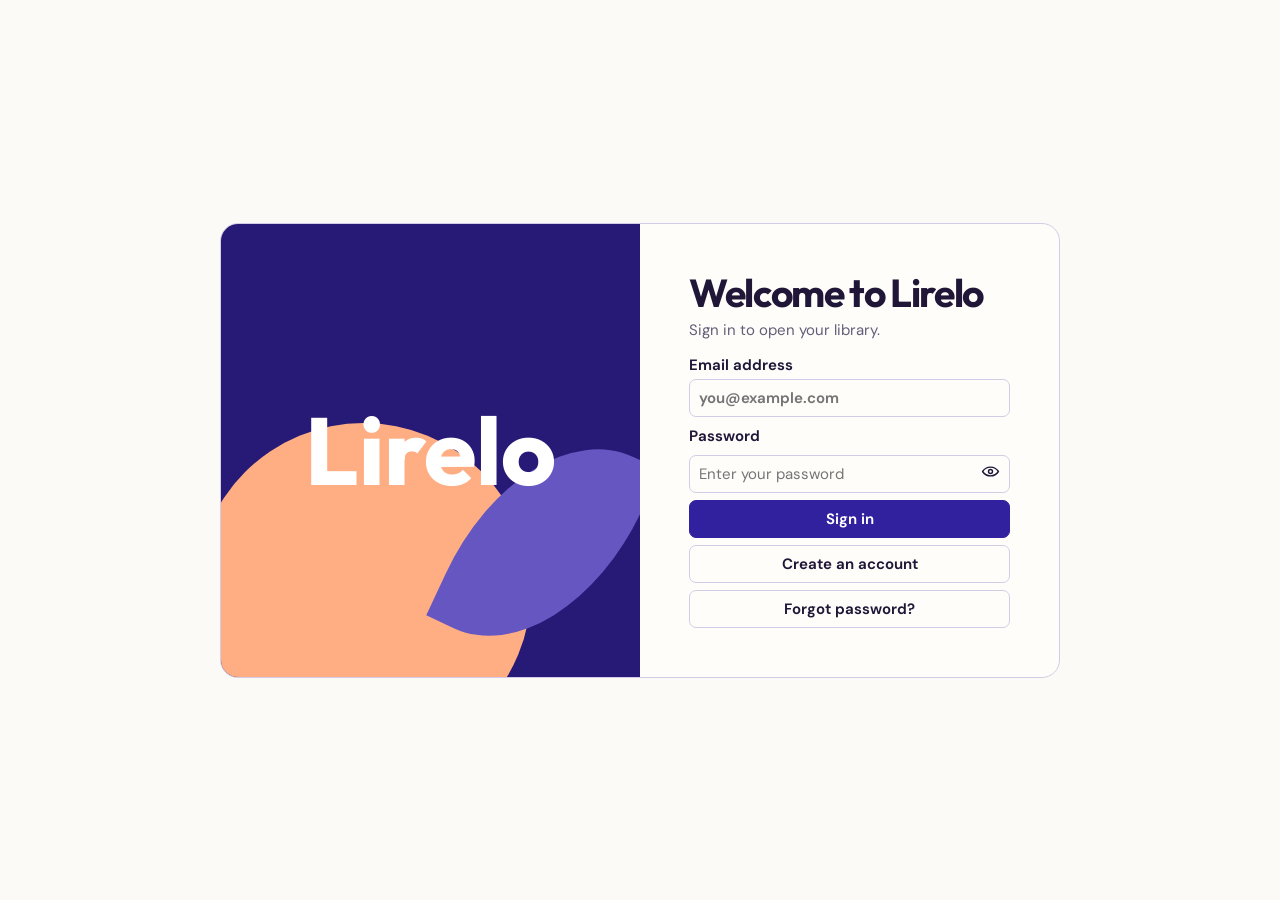
==== commit 1a38453f: "Replace legacy UI with a ground-up Lirelo interface" ====
--- a/index.html
+++ b/index.html
@@ -2,289 +2,24 @@
 <html lang="en">
 <head>
   <meta charset="utf-8">
-  <meta name="viewport" content="width=device-width, initial-scale=1, viewport-fit=cover">
-  <meta name="theme-color" content="#F7F7F2">
-  <meta name="description" content="Lirelo. Your reading, all together.">
-  <title>Lirelo | Your reading workspace</title>
-  <link rel="icon" type="image/svg+xml" href="/assets/lirelo-app-icon.svg">
+  <meta name="viewport" content="width=device-width,initial-scale=1,viewport-fit=cover">
+  <meta name="theme-color" content="#271976">
+  <title>Lirelo</title>
+  <link rel="icon" href="/assets/folio-mark.svg" type="image/svg+xml">
+  <link rel="manifest" href="/manifest.webmanifest">
   <link rel="preconnect" href="https://fonts.googleapis.com">
   <link rel="preconnect" href="https://fonts.gstatic.com" crossorigin>
-  <link href="https://fonts.googleapis.com/css2?family=Instrument+Sans:wght@400..700&family=Newsreader:opsz,wght@6..72,400..700&display=swap" rel="stylesheet">
-  <link rel="stylesheet" href="/assets/style-0.css">
-  <link rel="stylesheet" href="/assets/style-1.css">
-  
-  
-  
-<link rel="stylesheet" href="/assets/style-2.css">
-<link rel="stylesheet" href="/assets/style-3.css">
-
-<link rel="stylesheet" href="/assets/style-4.css">
-<link rel="stylesheet" href="/assets/style-5.css">
-<link rel="stylesheet" href="/assets/style-6.css">
-<link rel="stylesheet" href="/assets/style-7.css">
-<link rel="stylesheet" href="/assets/style-8.css">
-<link rel="stylesheet" href="/assets/style-9.css">
-<link rel="stylesheet" href="/assets/cloud.css">
-  <link rel="stylesheet" href="/assets/reader-enhancements.css">
-  <link rel="stylesheet" href="/assets/reading-workspace.css">
-  <link rel="manifest" href="/manifest.webmanifest">
-  <link rel="apple-touch-icon" href="/assets/lirelo-app-icon-192.png">
-  <meta name="apple-mobile-web-app-capable" content="yes">
-  <meta name="apple-mobile-web-app-status-bar-style" content="default">
+  <link href="https://fonts.googleapis.com/css2?family=DM+Sans:wght@400..700&family=Outfit:wght@400..800&display=swap" rel="stylesheet">
+  <link rel="stylesheet" href="/assets/folio.css">
+  <script defer src="/assets/offline.js"></script>
+  <script defer src="/assets/folio.js"></script>
+  <script defer src="/assets/folio-reader.js"></script>
+  <script defer src="/assets/bridge.js"></script>
 </head>
 <body>
-  <div class="app" id="app">
-    <aside class="sidebar" aria-label="Primary navigation">
-      <div class="sidebar-top">
-        <button class="brand" type="button" id="brandHome" aria-label="Lirelo library">
-          <img class="brand-mark" src="/assets/lirelo-imprint.png" alt="" width="28" height="33">
-          <span class="brand-word">lirelo</span>
-        </button>
-        <button type="button" class="sidebar-collapse icon-button" id="sidebarCollapse" aria-label="Collapse navigation" title="Collapse navigation" data-icon="panel-left-close"></button>
-      </div>
-      <label class="search" for="sidebarSearch"><span class="search-icon" data-icon="search"></span><input id="sidebarSearch" type="search" autocomplete="off" placeholder="Search books..." aria-label="Search books"><kbd>⌘ K</kbd></label>
-      <nav class="nav-main" aria-label="Library sections" id="navMain">
-        <button type="button" class="nav-link active" data-section="library"><span data-icon="library"></span><span class="nav-label">Library</span></button>
-        <button type="button" class="nav-link" data-section="reading"><span data-icon="clock"></span><span class="nav-label">Reading now</span><span class="count" id="readingCount">2</span></button>
-        <button type="button" class="nav-link" data-section="highlights"><span data-icon="highlighter"></span><span class="nav-label">Highlights</span></button>
-        <button type="button" class="nav-link" data-section="bookmarks"><span data-icon="bookmark"></span><span class="nav-label">Bookmarks</span></button>
-        <button type="button" class="nav-link" data-section="notes"><span data-icon="note"></span><span class="nav-label">Notes</span></button>
-        <button type="button" class="nav-link" data-section="tags"><span data-icon="tag"></span><span class="nav-label">Tags</span></button>
-        <button type="button" class="nav-link" data-section="all"><span data-icon="book-open"></span><span class="nav-label">All books</span></button>
-        <button type="button" class="nav-link" data-section="trash"><span data-icon="trash"></span><span class="nav-label">Trash</span></button>
-      </nav>
-      <div class="sidebar-rule"></div>
-      <div class="collection-label"><span>Collections</span><button type="button" class="collection-add icon-button" id="newCollection" aria-label="Create collection" data-icon="plus"></button></div>
-      <nav class="nav-collections" id="collectionNav" aria-label="Collections"></nav>
-      <section class="reader-left-nav hidden" id="readerLeft" aria-label="Book navigation">
-        <div class="rr-small-label">CURRENTLY READING</div>
-        <div class="rr-left-title" id="rrLeftTitle"></div>
-        <div class="rr-left-group" role="group" aria-label="Book tools">
-          <button class="rr-left-link" data-left="contents" type="button"><span data-icon="menu"></span> Table of contents</button>
-          <button class="rr-left-link" data-left="highlights" type="button"><span data-icon="highlighter"></span> Highlights <span class="rr-left-count" id="rrLeftHighlights"></span></button>
-          <button class="rr-left-link" data-left="notes" type="button"><span data-icon="note"></span> Notes <span class="rr-left-count" id="rrLeftNotes"></span></button>
-          <button class="rr-left-link" data-left="bookmarks" type="button"><span data-icon="bookmark"></span> Bookmarks <span class="rr-left-count" id="rrLeftBookmarks"></span></button>
-        </div>
-        <div class="rr-small-label rr-chapter-head">CHAPTERS</div>
-        <div id="rrLeftToc" class="rr-left-toc"></div>
-        <form id="rrJumpForm" class="rr-jump"><label for="rrJump">Jump to page</label><div><input id="rrJump" type="number" min="1" placeholder="Page" aria-label="Jump to page"><button type="submit" aria-label="Go to page" title="Go to page"><span data-icon="arrow-right"></span></button></div></form>
-        <button type="button" class="rr-return-library" id="rrReturn">Back to book details</button>
-      </section>
-      <div class="sidebar-fill"></div>
-      <div class="sidebar-profile"><button class="profile" type="button" id="profileButton" aria-label="Open account menu"><span class="profile-avatar">JD</span><span class="profile-copy"><strong>Jane Doe</strong><small>My reading space</small></span><span class="profile-chevron" data-icon="chevron-down"></span></button></div>
-    </aside>
-
-    <div class="workspace">
-      <header class="room-header">
-        <button type="button" class="room-brand" data-room-route="library" aria-label="Lirelo library">Lirelo</button>
-        <nav class="room-nav" aria-label="Workspace">
-          <button type="button" data-room-route="library" aria-current="page">Library</button>
-          <button type="button" data-room-route="notebook">Notebook</button>
-          <button type="button" data-room-route="account">Manage</button>
-        </nav>
-        <button class="room-primary" type="button" id="roomImport"><span data-icon="plus"></span> Import</button>
-      </header>
-      <header class="toolbar"><div class="toolbar-left"><button class="mobile-menu icon-button" type="button" id="mobileMenu" aria-label="Open navigation" data-icon="menu"></button><span class="toolbar-title">Library</span><span class="toolbar-separator"></span><span class="toolbar-detail">Your reading, all together.</span></div>
-        <div class="toolbar-actions"><button class="toolbar-icon icon-button" type="button" id="searchShortcut" data-icon="search" aria-label="Search your library" title="Search"><span></span></button><span class="toolbar-rule"></span><button class="avatar-button" type="button" id="topProfile" aria-label="Open account menu">JD</button></div>
-      </header>
-
-      <main class="main-content" id="mainContent" tabindex="-1">
-        <div class="content-width">
-          <div class="page-heading"><div><p class="page-eyebrow">YOUR READING SPACE</p><h1 id="viewTitle">Your library</h1><p class="page-subtitle" id="viewSubtitle"></p></div><button type="button" id="addBooks" class="primary-button"><span data-icon="plus"></span> Add books</button></div>
-          <div class="room-library-lead">
-            <section id="libraryResume" class="library-resume-slot" aria-label="Continue reading" hidden></section>
-            <aside class="room-collections" aria-labelledby="roomCollectionsTitle">
-              <div><h2 id="roomCollectionsTitle">Collections</h2><button id="roomNewCollection" type="button" aria-label="New collection"><span data-icon="plus"></span></button></div>
-            </aside>
-          </div>
-          <div class="section-heading library-shelf-heading"><div><h2 id="shelfTitle">Your books</h2><p id="resultCount" class="result-count" aria-live="polite"></p></div></div>
-          <div class="library-controls">
-          <div class="tab-bar" role="tablist" aria-label="Book format" id="formatTabs">
-            <button type="button" class="tab active" role="tab" aria-selected="true" data-format="all">All <span id="allCount">6</span></button>
-            <button type="button" class="tab" role="tab" aria-selected="false" data-format="pdf">PDFs</button>
-            <button type="button" class="tab" role="tab" aria-selected="false" data-format="epub">EPUBs</button>
-            <button type="button" class="tab" role="tab" aria-selected="false" data-format="collections">Collections</button>
-          </div>
-            <div class="library-controls-actions">
-              <button type="button" class="room-reading" id="roomReadingNow" data-room-route="reading"><span data-icon="clock"></span> Reading now</button>
-              <label id="sectionRight" class="library-sort"><span>Sort</span><select id="sortButton" aria-label="Sort books"><option value="recent">Recently added</option><option value="title">Title A–Z</option><option value="progress">Reading progress</option></select></label>
-              <div class="library-views" role="group" aria-label="Library layout">
-                <button type="button" id="viewToggle" class="icon-button" data-icon="layout-grid" aria-label="Grid view" aria-pressed="true"></button>
-                <button type="button" id="listView" class="icon-button" data-icon="menu" aria-label="List view" aria-pressed="false"></button>
-              </div>
-            </div>
-          </div>
-          <section class="shelf" aria-label="Your books">
-            <div class="room-index-head" aria-hidden="true"><span>Title</span><span>Format</span><span>Progress</span></div>
-            <div id="bookGrid" class="book-grid" aria-live="polite"></div>
-            <div class="empty hidden" id="emptyState"><span class="empty-icon" data-icon="book-open"></span><h3>No books here yet</h3><p id="emptyExplanation">Add a PDF or EPUB to start your library.</p><button type="button" class="secondary-button" id="emptyAdd">Add a book</button></div>
-          </section>
-          <section class="collections-panel hidden" id="collectionsPanel" aria-label="Collections"><div id="collectionCards" class="collection-grid"></div></section>
-          <div class="demo-note" id="demoNote"><span data-icon="info"></span> Design review only. Sample books and details are temporary. No existing books or reading data are accessed.</div>
-        </div>
-
-        <section id="detailsScreen" class="details-screen hidden" aria-labelledby="detailsTitle">
-          <div class="details-width">
-            <div class="details-crumb"><button id="detailsBack" type="button" class="details-back"><span data-icon="arrow-left"></span> Back to library</button><span class="details-crumb-label">BOOK DETAILS</span></div>
-            <div class="details-hero">
-              <div class="details-cover-column"><div id="detailsCover" class="details-cover-slot" aria-label="Book cover"></div></div>
-              <div class="details-intro">
-                <div class="details-kind" id="detailsKind">BOOK · EPUB</div>
-                <h1 id="detailsTitle">Book details</h1>
-                <p class="details-author" id="detailsAuthor"></p>
-                <div class="details-tag-row" id="detailsTags" aria-label="Book topics"></div>
-                <div class="details-metadata"><span id="detailsFormat"></span><span class="details-meta-dot"></span><span id="detailsPages"></span><span class="details-meta-dot"></span><span id="detailsYear"></span></div>
-                <div class="details-progress-group"><div class="details-progress-heading"><strong id="detailsProgressLabel"></strong><span id="detailsProgressStatus"></span></div><div class="details-progress-track"><div id="detailsProgressBar"></div></div></div>
-                <div class="details-action-row"><button type="button" class="primary-button details-read-btn" id="detailsRead"><span data-icon="reading"></span> Continue Reading</button><button type="button" class="details-action-icon" id="detailsBookmark" aria-label="Save book to bookmarks" title="Save book"><span data-icon="bookmark"></span></button><div class="details-more-wrap"><button type="button" class="details-action-icon" id="detailsMore" aria-haspopup="true" aria-expanded="false" aria-label="More book actions" title="More actions"><span data-icon="more"></span></button><div id="detailsMoreMenu" class="details-more-menu hidden"><button id="detailsCopyTitle" type="button">Copy book title</button><button id="detailsRemove" type="button" class="danger-text">Move to Trash</button></div></div></div>
-                <div class="details-collection-line"><span id="detailsCollectionLabel" class="details-collection-label">Collection</span><div class="details-collection-control" id="detailsCollectionControl"><button type="button" id="detailsCollection" class="details-collection-trigger" aria-labelledby="detailsCollectionLabel detailsCollectionValue" aria-haspopup="listbox" aria-expanded="false" aria-controls="detailsCollectionMenu"><span id="detailsCollectionValue" class="details-collection-value"></span><span class="details-collection-chevron" data-icon="chevron-down" aria-hidden="true"></span></button><div id="detailsCollectionMenu" class="details-collection-menu hidden" role="listbox" aria-label="Move book to collection"></div></div><span id="detailsCollectionSaved" class="details-collection-hint" aria-live="polite"></span></div>
-              </div>
-            </div>
-            <div class="details-tabs" role="tablist" aria-label="Book details sections" id="detailsTabs">
-              <button type="button" role="tab" data-detail-tab="overview" aria-selected="true" class="details-tab active">Overview</button>
-              <button type="button" role="tab" data-detail-tab="contents" aria-selected="false" class="details-tab">Contents <span id="detailsChapterCount"></span></button>
-              <button type="button" role="tab" data-detail-tab="notes" aria-selected="false" class="details-tab">Notes <span id="detailsNotesCount"></span></button>
-              <button type="button" role="tab" data-detail-tab="highlights" aria-selected="false" class="details-tab">Highlights <span id="detailsHighlightsCount"></span></button>
-            </div>
-            <div class="details-panel" id="detailsTabContent" role="tabpanel" tabindex="0" aria-live="polite"></div>
-            <div class="details-demo-foot"><span data-icon="info"></span> Sample book information for design approval. The reader and your personal library will be connected in a later phase.</div>
-          </div>
-        </section>
-
-        <section class="phase4-screen hidden" id="phase4Screen" aria-labelledby="p4Title">
-          <div class="p4-breadcrumb"><span>My reading space</span><span class="p4-ic" data-p4-icon="arrow-right"></span><strong id="p4Crumb">Highlights</strong></div>
-          <div class="p4-hero"><div><p class="p4-eyebrow">YOUR READING, REMEMBERED</p><h1 id="p4Title">Highlights</h1><p class="p4-subtitle" id="p4Subtitle">A home for the passages you want to keep.</p></div><button type="button" class="p4-primary" id="p4Create"><span data-p4-icon="plus"></span><span id="p4CreateLabel">Highlight a passage</span></button></div>
-          <div class="p4-stats" id="p4Stats"></div>
-          <div class="p4-workspace">
-            <aside class="room-notebook-index" aria-label="Filter notebook">
-              <nav class="room-notebook-nav" aria-label="Entry type">
-                <button type="button" data-room-note="all"><span data-icon="library"></span> All entries <small></small></button>
-                <button type="button" data-room-note="highlights"><span data-icon="highlighter"></span> Highlights <small></small></button>
-                <button type="button" data-room-note="notes"><span data-icon="note"></span> Notes <small></small></button>
-                <button type="button" data-room-note="bookmarks"><span data-icon="bookmark"></span> Bookmarks <small></small></button>
-              </nav>
-              <h2>By book</h2><div id="roomNotebookBooks"></div>
-            </aside>
-            <div class="p4-main-col">
-              <div class="p4-tools">
-                <label class="p4-search"><span data-p4-icon="search"></span><input id="p4Search" type="search" placeholder="Search saved passages" aria-label="Search saved items" autocomplete="off"></label>
-                <div class="p4-picker-wrap" id="p4BookPicker"><button id="p4BookTrigger" type="button" class="p4-picker-trigger" aria-haspopup="listbox" aria-expanded="false" aria-controls="p4BookMenu"><span class="p4-clip" id="p4BookValue">All books</span><span data-p4-icon="chevron-down"></span></button><div id="p4BookMenu" class="p4-picker-menu hidden" role="listbox" aria-label="Filter by book"></div></div>
-                <div class="p4-picker-wrap" id="p4SortPicker"><button id="p4SortTrigger" type="button" class="p4-picker-trigger" aria-haspopup="listbox" aria-expanded="false" aria-controls="p4SortMenu"><span class="p4-clip" id="p4SortValue">Newest first</span><span data-p4-icon="chevron-down"></span></button><div id="p4SortMenu" class="p4-picker-menu hidden" role="listbox" aria-label="Sort saved items"></div></div>
-              </div>
-              <div class="p4-filter-row"><div class="p4-colours" id="p4Colours"></div><div class="p4-count" id="p4Count" aria-live="polite"></div></div>
-              <div class="p4-cards" id="p4Cards" aria-live="polite"></div>
-              <div class="p4-review-label">Your Reader annotations stay in this local design preview.</div>
-            </div>
-            <aside class="p4-side" aria-label="Saved reading insights"><div class="p4-aside-card"><p class="p4-side-label">Saved by book</p><div id="p4BookBreakdown"></div></div><div class="p4-aside-card p4-aside-soft"><span class="p4-aside-icon" data-p4-icon="reading"></span><h3>Return to your reading</h3><p>Open any saved passage at its page, or continue where you stopped.</p><button class="p4-tiny-link" id="p4Continue" type="button">Continue reading <span data-p4-icon="arrow-right"></span></button></div></aside>
-          </div>
-        </section>
-        <section class="reader-screen hidden" id="readerScreen" aria-label="Book reader">
-          <header class="rr-topbar">
-            <div class="rr-top-left">
-              <button type="button" class="rr-icon rr-back" id="rrBack" aria-label="Back to book details" data-ri="arrow-left"></button>
-              <div class="rr-document-title"><span class="rr-document-type" id="rrBookFormat">PDF</span><div><strong id="rrBookTitle">Reader</strong><small id="rrBookSubtitle">A place to read and remember</small></div></div>
-            </div>
-            <div class="room-reader-nav">
-              <button type="button" id="roomReaderContents" aria-expanded="false" aria-controls="rrRightPanel"><span data-icon="menu"></span><span>Contents</span></button>
-              <button type="button" id="roomReaderNotebook" aria-expanded="false" aria-controls="rrRightPanel"><span data-icon="note"></span><span>Notebook</span></button>
-            </div>
-            <div class="rr-top-actions">
-              <button type="button" class="rr-icon rr-offline-control" id="rrOfflineSave" title="Save this book for offline reading" aria-label="Save this book for offline reading"><svg viewBox="0 0 24 24" fill="none" stroke="currentColor" stroke-width="1.8" stroke-linecap="round" stroke-linejoin="round" aria-hidden="true"><path d="M12 3v12m-4-4 4 4 4-4"/><path d="M5 17v3h14v-3"/></svg></button>
-              <button type="button" class="rr-icon rr-fullscreen-control" id="rrFullscreen" title="Enter fullscreen reading" aria-label="Enter fullscreen reading" aria-pressed="false"><svg viewBox="0 0 24 24" fill="none" stroke="currentColor" stroke-width="1.8" stroke-linecap="round" stroke-linejoin="round" aria-hidden="true"><path d="M8 3H3v5m13-5h5v5M3 16v5h5m13-5v5h-5"/></svg></button>
-              <button type="button" class="rr-icon" data-ri="highlighter" id="rrHighlightTool" title="Highlight selected text" aria-label="Highlight selected text"></button>
-              <button type="button" class="rr-icon" data-ri="search" id="rrSearchToggle" title="Search inside book" aria-label="Search inside book"></button>
-              <button type="button" class="rr-icon" data-ri="bookmark" id="rrBookmark" title="Bookmark current page" aria-label="Bookmark current page"></button>
-              <button type="button" class="rr-icon" data-ri="note" id="rrAddNote" title="New note" aria-label="New note"></button>
-              <button type="button" class="rr-icon" data-ri="sliders" id="rrSettingsToggle" title="Reading settings" aria-label="Reading settings"></button>
-              <button type="button" class="rr-icon rr-toggle-panels" data-ri="layout-grid" id="rrPanelToggle" aria-label="Toggle annotations panel" aria-expanded="true"></button>
-            </div>
-          </header>
-          <div class="rr-work-area">
-            <section class="rr-centre" aria-label="Reading canvas">
-              <div class="rr-tools">
-                <div class="rr-tools-start"><button class="rr-icon rr-toc-control" id="rrTocToggle" type="button" data-ri="menu" aria-label="Open table of contents"></button><span class="rr-sep"></span><button type="button" class="rr-mode-btn" id="rrMode"><span data-ri="layout-grid"></span><span id="rrModeText">Scroll</span></button></div>
-                <div class="rr-tools-middle"><button type="button" id="rrZoomOut" class="rr-icon" data-ri="minus" aria-label="Reduce zoom"></button><span id="rrZoomLabel">100%</span><button type="button" id="rrZoomIn" class="rr-icon" data-ri="plus" aria-label="Increase zoom"></button><span class="rr-sep"></span><button class="rr-page-indicator" type="button" id="rrPageTrigger" title="Jump to page"><span id="rrPageLabel">1 / 1</span></button></div>
-                <div class="rr-tools-end"><button type="button" id="rrPrevious" class="rr-icon" data-ri="arrow-left" aria-label="Previous page"></button><button type="button" id="rrNext" class="rr-icon" data-ri="arrow-right" aria-label="Next page"></button></div>
-              </div>
-              <div class="rr-searchbar hidden" id="rrSearchbar"><span data-ri="search"></span><input id="rrSearchInput" type="search" placeholder="Find a word or phrase in this book" aria-label="Search document"><span id="rrSearchCount"></span><button type="button" id="rrSearchPrev" class="rr-icon" data-ri="arrow-left" aria-label="Previous search result"></button><button type="button" id="rrSearchNext" class="rr-icon" data-ri="arrow-right" aria-label="Next search result"></button><button type="button" class="rr-icon" id="rrSearchClose" data-ri="x" aria-label="Close search"></button></div>
-              <form id="rrQuickJump" class="rr-quickjump hidden"><label for="rrQuickPage">Go to page</label><div><input id="rrQuickPage" type="number" min="1" required placeholder="Page number"><button type="submit">Go</button></div></form>
-              <div class="rr-canvas" id="rrCanvas" tabindex="0" aria-label="Document pages"><div class="rr-loading">Preparing the reader...</div></div>
-              <nav class="room-dock" aria-label="Page controls">
-                <div class="room-paging"></div>
-                <details class="room-popover" id="roomZoom">
-                  <summary aria-label="Zoom"><span data-icon="search"></span><span id="roomZoomValue">100%</span></summary>
-                  <div class="room-popover-body room-zoom-body"></div>
-                </details>
-                <div class="room-bookmark"></div>
-                <details class="room-popover" id="roomReaderMore">
-                  <summary aria-label="More reading tools"><span data-icon="more"></span></summary>
-                  <div class="room-popover-body room-reader-tools">
-                    <button type="button" id="lrReaderMore" aria-expanded="false"><span data-icon="reading"></span> Reading modes</button>
-                  </div>
-                </details>
-              </nav>
-              <div class="rr-bottom"><div class="rr-bottom-line"><span id="rrChapterMeta">Reading workspace</span><span id="rrProgressText">0% read</span></div><div class="rr-progress"><div id="rrProgressFill"></div></div><div class="rr-bottom-foot"><span id="rrDocMetadata"></span><span id="rrPageBottom">Page 1</span></div></div>
-              <div class="rr-select-bar hidden" id="rrSelectBar"><span>Text selected</span><button type="button" id="rrSelectionHighlight"><span data-ri="highlighter"></span> Highlight</button><button type="button" id="rrSelectionNote"><span data-ri="note"></span> Add note</button></div>
-              <div class="rr-floating-settings hidden" id="rrSettings"><div class="rr-settings-title">Reading preferences</div><label for="rrReadingMode">Reading mode</label><select id="rrReadingMode"><option value="scroll">Vertical scroll</option><option value="swipe">Horizontal pages</option></select><label for="rrFontSize">EPUB font size</label><div class="rr-range-row"><input type="range" id="rrFontSize" min="10" max="22" value="14"><output id="rrFontValue">14 pt</output></div><label for="rrFontFace">EPUB typography</label><select id="rrFontFace"><option value="original">Book typography</option><option value="serif">Serif</option><option value="sans">Sans serif</option></select><label for="rrPageTone">Canvas tone</label><select id="rrPageTone"><option value="light">White</option><option value="paper">Paper</option><option value="dark">Dark</option></select><div class="rr-settings-hint">PDF fonts follow the original file. EPUB font size reflows the document.</div></div>
-            </section>
-            <button type="button" id="roomReaderScrim" aria-label="Close reading panel" tabindex="-1"></button>
-            <aside id="rrRightPanel" class="rr-right" aria-label="Reading annotations">
-              <div class="rr-sheet-handle"></div><div class="rr-right-top"><div class="rr-right-tabs" role="tablist" aria-label="Reader sections"><button data-rr-tab="contents" role="tab" aria-selected="false">Contents</button><button data-rr-tab="highlights" role="tab" class="active" aria-selected="true">Highlights</button><button data-rr-tab="notes" role="tab" aria-selected="false">Notes</button><button data-rr-tab="bookmarks" role="tab" aria-selected="false">Bookmarks</button></div><button type="button" id="rrSheetClose" data-ri="x" class="rr-icon rr-sheet-close" aria-label="Close panel"></button></div>
-              <div class="rr-right-search"><span data-ri="search"></span><input id="rrFilter" placeholder="Search highlights..." type="search" aria-label="Filter annotations"></div>
-              <div class="rr-tag-filters" id="rrTagFilters"></div>
-              <div class="rr-right-list" id="rrRightList"></div>
-              <div class="rr-right-help">Open a saved item to return to its page.</div>
-            </aside>
-          </div>
-        </section>
-      
-<section class="hidden" id="finalScreen" aria-labelledby="fTitle">
- <div class="f-breadcrumb"><span>My reading space</span><span class="f-ic" data-ficon="arrow-right"></span><strong id="fCrumb">Settings</strong></div>
- <div class="f-hero"><div><p class="f-eyebrow" id="fEyebrow">YOUR READING SPACE</p><h1 id="fTitle">Settings</h1><p class="f-subtitle" id="fSubtitle">A few details, set the way you like to read.</p></div><button class="f-secondary hidden" id="fHeroAction" type="button"></button></div>
- <div class="room-manage">
-   <nav aria-label="Manage Lirelo">
-     <button type="button" data-room-route="account"><span data-icon="user"></span> Account</button>
-     <button type="button" data-room-route="settings"><span data-icon="sliders"></span> Preferences</button>
-     <button type="button" data-room-route="tags"><span data-icon="tag"></span> Tags</button>
-     <button type="button" data-room-route="trash"><span data-icon="trash"></span> Trash</button>
-   </nav>
-   <div id="fContent"></div>
- </div>
-</section>
-</main>
-    </div>
-    <div id="navScrim" class="nav-scrim hidden"></div>
-  </div>
-  <input type="file" id="fileInput" accept=".pdf,.epub,application/pdf,application/epub+zip" multiple hidden>
-  <dialog id="noticeDialog" class="dialog"><div class="dialog-head"><div><p class="dialog-eyebrow" id="dialogEyebrow">DESIGN PREVIEW</p><h2 id="dialogTitle">Preview</h2></div><button class="dialog-close icon-button" id="dialogClose" type="button" aria-label="Close" data-icon="x"></button></div><div class="dialog-body" id="dialogBody"></div><div class="dialog-actions"><button type="button" class="primary-button" id="dialogDone">Got it</button></div></dialog>
-  <dialog id="removeBookDialog" class="dialog confirm-dialog" aria-labelledby="removeBookHeading"><div class="dialog-head"><div><p class="dialog-eyebrow">REMOVE BOOK</p><h2 id="removeBookHeading">Move this book to Trash?</h2></div><button class="dialog-close icon-button" type="button" id="removeClose" aria-label="Close"><span data-icon="x"></span></button></div><div class="dialog-body">Restore this book from Trash.</div><div class="confirm-actions"><button type="button" id="removeCancel" class="secondary-button">Cancel</button><button type="button" id="removeConfirm" class="danger-button">Move to Trash</button></div></dialog>
-  <dialog id="rrNoteDialog" class="dialog"><div class="dialog-head"><div><p class="dialog-eyebrow">READING NOTES</p><h2 id="rrNoteHeading">New note</h2></div><button type="button" class="dialog-close icon-button" id="rrNoteClose" data-ri="x" aria-label="Close note"></button></div><div class="dialog-body"><div id="rrQuotedText" class="rr-quoted-text hidden"></div><label for="rrNoteText" class="field-label">Your note</label><textarea id="rrNoteText" class="rr-note-text" maxlength="3000" placeholder="What would you like to remember?"></textarea></div><div class="confirm-actions"><button type="button" class="secondary-button" id="rrNoteCancel">Cancel</button><button type="button" class="primary-button" id="rrNoteSave">Save note</button></div></dialog>
-
-  <dialog id="p4EditDialog" class="p4-dialog" aria-labelledby="p4DialogTitle"><div class="p4-dialog-header"><div><p id="p4DialogEyebrow">MY NOTES</p><h2 id="p4DialogTitle">Add a note</h2></div><button type="button" class="p4-dialog-close" id="p4DialogClose" aria-label="Close dialog" data-p4-icon="x"></button></div><form id="p4EntryForm"><div class="p4-dialog-body"><label class="p4-fieldlabel" id="p4DialogBookLabel">Book</label><div class="p4-picker-wrap" id="p4EditBookPicker"><button id="p4EditBookTrigger" type="button" class="p4-picker-trigger" aria-haspopup="listbox" aria-expanded="false" aria-controls="p4EditBookMenu"><span id="p4EditBookValue" class="p4-clip">Choose a book</span><span data-p4-icon="chevron-down"></span></button><div id="p4EditBookMenu" class="p4-picker-menu hidden" role="listbox" aria-label="Choose a book"></div></div><label class="p4-fieldlabel" for="p4EntryPage">Page</label><input id="p4EntryPage" name="page" type="number" inputmode="numeric" min="1" value="1" required><small id="p4PageHint">Choose a page within the sample document.</small><div id="p4NoteBox"><label class="p4-fieldlabel" for="p4EntryText">Your note</label><textarea id="p4EntryText" name="note" maxlength="3000" placeholder="What would you like to remember?"></textarea></div></div><div class="p4-dialog-footer"><button type="button" class="p4-outline" id="p4EntryCancel">Cancel</button><button type="submit" class="p4-primary" id="p4EntrySave">Save note</button></div></form></dialog>
-  <dialog id="p4DeleteDialog" class="p4-dialog" aria-labelledby="p4DeleteHeading"><div class="p4-dialog-header"><div><p>REMOVE SAVED ITEM</p><h2 id="p4DeleteHeading">Remove this highlight?</h2></div><button type="button" class="p4-dialog-close" id="p4DeleteClose" aria-label="Close dialog" data-p4-icon="x"></button></div><p class="p4-dialog-confirm" id="p4DeleteDescription">This removes the saved item from your book.</p><div class="p4-dialog-footer"><button type="button" class="p4-outline" id="p4DeleteCancel">Cancel</button><button type="button" class="p4-danger" id="p4DeleteConfirm">Remove</button></div></dialog>
-  <div class="toast hidden" id="toast" role="status"></div>
-<script src="/assets/offline.js"></script>
-<script src="/assets/bridge.js"></script>
-<script src="/assets/script-0.js"></script>
-<script src="/assets/script-1.js"></script>
-<script src="/assets/script-2.js"></script>
-
-<script src="/assets/script-4.js"></script>
-<script src="/assets/script-5.js"></script>
-
-<div id="fProfileMenu" class="hidden" role="menu" aria-label="Your workspace menu">
- <button type="button" role="menuitem" data-final-nav="account"><span class="f-ic" data-ficon="user"></span> My account</button>
- <button type="button" role="menuitem" data-final-nav="settings"><span class="f-ic" data-ficon="sliders"></span> Preferences</button>
- <div class="f-menu-rule"></div>
- <button type="button" role="menuitem" data-final-nav="data"><span class="f-ic" data-ficon="copy"></span> Export my reading data</button>
- <div class="f-menu-rule"></div>
- <button type="button" role="menuitem" class="lc-menu-sign-out" data-final-nav="signout"><span class="f-ic" data-ficon="user"></span> Sign out</button>
-</div>
-<dialog class="final-dialog" id="fEditProfileDialog" aria-labelledby="fEditTitle"><form id="fEditProfileForm" method="dialog"><p class="f-eyebrow">YOUR WORKSPACE</p><h2 id="fEditTitle">Edit your profile</h2><p>Change the name on your account.</p><label class="f-field" for="fName">Display name</label><input class="f-input" id="fName" name="name" maxlength="55" required autocomplete="off" placeholder="Your name"><div class="f-dialog-actions"><button type="button" id="fEditCancel" class="f-secondary">Cancel</button><button type="submit" class="f-primary">Save changes</button></div></form></dialog>
-<dialog class="final-dialog" id="fTagDialog" aria-labelledby="fTagTitle"><form id="fTagForm" method="dialog"><p class="f-eyebrow">ORGANISE YOUR READING</p><h2 id="fTagTitle">Manage tags</h2><p id="fTagBookName">Choose the labels for this book.</p><div id="fTagChoices"></div><label class="f-field" for="fNewTag">New tag</label><input id="fNewTag" class="f-input" maxlength="25" placeholder="e.g. Research"><div class="f-dialog-actions"><button type="button" id="fTagCancel" class="f-secondary">Cancel</button><button type="submit" class="f-primary">Save tags</button></div></form></dialog>
-<dialog class="final-dialog" id="fConfirmDialog" aria-labelledby="fConfirmTitle"><p class="f-eyebrow">PLEASE CONFIRM</p><h2 id="fConfirmTitle">Confirm action</h2><p id="fConfirmDescription">Review this change before confirming.</p><div class="f-dialog-actions"><button class="f-secondary" type="button" id="fConfirmCancel">Cancel</button><button class="f-danger" type="button" id="fConfirmProceed">Confirm</button></div></dialog>
-<input type="file" id="fImportInput" accept="application/json,.json" class="hidden" aria-label="Choose Lirelo backup JSON">
-<script src="/assets/script-6.js"></script>
-<script src="/assets/room-shell.js"></script>
-<script src="/assets/approved-reader.js"></script>
+  <main id="app" aria-label="Lirelo"><p class="boot">Opening your library…</p></main>
+  <input hidden id="import-files" type="file" accept=".pdf,.epub,application/pdf,application/epub+zip" multiple>
+  <dialog id="folio-dialog" aria-labelledby="dialog-title"></dialog>
+  <div id="folio-status" class="notice" role="status" aria-live="polite"></div>
 </body>
-</html>+</html>
--- a/assets/folio.css
+++ b/assets/folio.css
@@ -0,0 +1,211 @@
+:root{color-scheme:light;--paper:#fcfaf6;--white:#fffdfa;--ink:#201637;--muted:#655d78;--indigo:#32219e;--rail:#271976;--iris:#dad8fc;--edge:#d4cce6;--peach:#ffae83;--heading:Outfit,'Segoe UI',sans-serif;--body:'DM Sans','Segoe UI',sans-serif}
+*,*::before,*::after{box-sizing:border-box}
+html,body{margin:0;min-height:100%;background:var(--paper);color:var(--ink);font:15px var(--body)}
+button,input,select,textarea{font:inherit;color:inherit}
+button{cursor:pointer}
+button:disabled{opacity:.45;cursor:default}
+button:focus-visible,input:focus-visible,select:focus-visible,textarea:focus-visible,.paper-stage:focus-visible{outline:2px solid #7061dd;outline-offset:3px}
+button svg,label svg{flex:none;width:19px;height:19px}
+[hidden]{display:none!important}
+h1,h2,h3,p{margin-top:0}
+h1,h2,h3{font-family:var(--heading);letter-spacing:-.035em}
+h1{font-size:clamp(34px,4.7vw,60px);line-height:1;overflow-wrap:anywhere}
+h2{line-height:1.1}
+img{display:block;max-width:100%}
+.sr-only{position:absolute;width:1px;height:1px;overflow:hidden;clip-path:inset(50%);white-space:nowrap}
+.boot,.empty{padding:26px;color:var(--muted)}
+.primary,.outline,.quiet,.back-button,.icon-control{display:inline-flex;align-items:center;justify-content:center;gap:7px;min-height:41px;padding:8px 14px;border:1px solid transparent;border-radius:9px;font-weight:700;text-align:center}
+.primary{background:var(--indigo);color:#fff}
+.primary:hover{background:#271976}
+.outline{border-color:var(--edge);background:var(--white)}
+.outline:hover,.quiet:hover,.back-button:hover,.icon-control:hover{background:#eeeafb}
+.quiet,.back-button,.icon-control{background:transparent;color:var(--indigo)}
+.icon-control{padding:5px;width:42px}
+.progress-copy{color:var(--muted)}
+progress{appearance:none;display:block;height:7px;border:0;border-radius:10px;overflow:hidden;background:#dfdaf0;color:var(--indigo)}
+progress::-webkit-progress-bar{background:#dfdaf0}
+progress::-webkit-progress-value{background:var(--indigo);border-radius:10px}
+progress::-moz-progress-bar{background:var(--indigo);border-radius:10px}
+.folio{display:grid;grid-template-columns:165px minmax(0,1fr);min-height:100dvh}
+.navigation{background:var(--rail);color:white;position:sticky;top:0;height:100dvh;display:flex;flex-direction:column;gap:25px;padding:19px 12px}
+.wordmark{display:flex;align-items:center;gap:5px;background:none;border:0;color:white;font:750 24px var(--heading);padding:0 3px;text-align:left}
+.brand-symbol{position:relative;width:29px;height:32px;display:block;flex:none}.brand-symbol::before{content:'';position:absolute;inset:4px 7px;background:#fff3db;clip-path:polygon(0 0,100% 0,100% 100%,50% 76%,0 100%);border-radius:2px}.brand-symbol::after{content:'';position:absolute;top:3px;right:4px;background:var(--peach);width:8px;height:8px;border-radius:50%}
+.navigation nav{display:grid;gap:6px}
+.navigation nav button{display:flex;align-items:center;gap:10px;width:100%;min-height:45px;text-align:left;background:transparent;border:0;color:white;padding:7px 11px;border-radius:10px;font-weight:650}
+.navigation nav button[aria-current=page]{background:#7769dc}
+.navigation nav button:hover{background:#5e50be}
+.workspace{width:min(100%,1330px);margin:0 auto;padding:24px clamp(19px,3.65vw,54px) 60px;min-width:0;align-self:start}
+.view-title{margin:0 0 22px}
+.view-title h1{margin:0}
+.view-title p{margin:8px 0 0;color:var(--muted)}
+.library-title,.library-title>div{display:flex;align-items:center;gap:12px;justify-content:space-between}
+.search-box{display:flex;align-items:center;gap:7px;background:var(--white);border:1px solid var(--edge);border-radius:9px;padding:0 10px;height:41px}
+.search-box input{background:none;border:0;min-width:0;width:min(23vw,245px);outline:0}
+.search-box:focus-within{border-color:var(--indigo);outline:1px solid var(--indigo)}
+.resume{min-height:278px;display:grid;position:relative;isolation:isolate;grid-template-columns:minmax(0,1fr) minmax(0,.97fr);align-items:center;overflow:hidden;border-radius:18px;background:#d5d2ff;margin-bottom:18px;padding:24px 30px}
+.resume-copy{position:relative;z-index:1;display:flex;flex-direction:column;align-items:start;gap:6px;min-width:0}
+.resume-copy h2{font-size:clamp(31px,4.5vw,65px);line-height:.96;margin:0 0 7px;letter-spacing:-.056em}
+.resume-copy strong{font:720 clamp(16px,2vw,25px) var(--heading);overflow-wrap:anywhere}
+.resume-copy .primary{margin-top:8px;min-width:112px}
+.dot{color:var(--muted);padding:0 3px}
+.resume-art{position:relative;width:min(100%,430px);height:238px;justify-self:center}
+.art-board{position:absolute;inset:19px 5% 8% 2%;border-radius:15px;background:#342590;transform:rotate(-8deg) skewX(-10deg)}
+.art-second,.resume-art .art-main{width:42%;aspect-ratio:.68;max-height:230px;position:absolute;border-radius:8px}
+.art-second{background:#ffceaa;right:10%;top:7%;transform:rotate(9deg);overflow:hidden;border:1px solid #c07363}
+.art-second i{position:absolute;background:#ee7758;width:33%;aspect-ratio:1;border-radius:45%;top:20%;left:18%}
+.art-second i:nth-child(2){width:22%;left:56%;top:34%}
+.art-second i:nth-child(3){width:50%;height:35%;background:#342590;left:30%;top:auto;bottom:6%;transform:rotate(-24deg);border-radius:80% 0 75% 0}
+.resume-art .art-main{left:16%;top:-1%;transform:rotate(-8deg);border:1px solid #c8a071}
+.shelf-filters,.shelf-filters>div{display:flex;align-items:center;justify-content:space-between;gap:8px;flex-wrap:wrap}
+.segments button,.shelf-filters select,.collection-control select,select{min-height:39px;background:var(--white);border:1px solid var(--edge);border-radius:9px;padding:6px 10px}
+.segments button{min-width:62px;font-size:13px;font-weight:750}
+.segments button[aria-pressed=true]{background:var(--rail);border-color:var(--rail);color:white}
+.shelf{display:grid;grid-template-columns:repeat(auto-fill,minmax(min(100%,160px),1fr));gap:20px 16px;margin-top:16px}
+.shelf-book{min-width:0;display:grid;align-content:start;gap:7px;background:none;border:0;border-radius:8px;text-align:left;padding:0 0 8px}
+.shelf-book:hover .jacket{outline:2px solid #7563d7;outline-offset:2px}
+.shelf-name{font:700 17px/1.15 var(--heading);display:-webkit-box;-webkit-line-clamp:2;-webkit-box-orient:vertical;overflow:hidden;overflow-wrap:anywhere}
+.shelf-book>small{color:var(--muted);font-size:12px;overflow-wrap:anywhere}
+.shelf-book b{display:inline-block;background:#eae6fc;color:var(--rail);border-radius:4px;padding:2px 4px;margin-left:3px;font-size:10px}
+.shelf-book progress{width:100%;height:4px}
+.jacket{--jacket:#faeddb;--jacket-ink:#26194e;--shape:#342590;--accent:#e89b6c;position:relative;isolation:isolate;container-type:inline-size;display:flex;flex-direction:column;justify-content:space-between;gap:7px;width:100%;aspect-ratio:.71;overflow:hidden;padding:9%;border-radius:8px;border:1px solid #39285618;background:var(--jacket);color:var(--jacket-ink)}
+.jacket strong{font:780 clamp(17px,18cqi,37px)/.95 var(--heading);letter-spacing:-.043em;display:-webkit-box;-webkit-line-clamp:4;-webkit-box-orient:vertical;overflow:hidden;overflow-wrap:anywhere}
+.jacket small{font-size:clamp(8px,8cqi,14px);font-weight:700;max-width:100%;overflow:hidden;text-overflow:ellipsis;white-space:nowrap}
+.jacket[data-pattern="1"] small,.jacket[data-pattern="3"] small{color:#fff5e3;text-shadow:0 1px 3px #2d1e77,0 1px 5px #2d1e77}
+.jacket-art{position:absolute;inset:39% 0 0;pointer-events:none;z-index:-1}
+.jacket-art i{position:absolute;display:block;background:var(--shape)}
+.jacket-art i:first-child{left:-16%;bottom:-9%;width:78%;aspect-ratio:1;border-radius:50%;background:var(--accent)}
+.jacket-art i:nth-child(2){left:43%;bottom:17%;width:32%;height:64%;border-radius:90% 0 90% 0;transform:rotate(22deg)}
+.jacket-art i:last-child{left:67%;bottom:4%;width:30%;height:41%;border-radius:0 85% 0 85%;transform:rotate(57deg)}
+.jacket[data-pattern="1"],.jacket[data-pattern="3"]{--jacket:#2d1e77;--jacket-ink:#fff1df;--shape:#ffead5;--accent:#ffad78}
+.jacket[data-pattern="1"] .jacket-art i:nth-child(2){height:94%;border-radius:70px 70px 0 0;left:58%;width:34%;transform:none;bottom:0}
+.jacket[data-pattern="1"] .jacket-art i:last-child{display:none}
+.jacket[data-pattern="2"] .jacket-art i:nth-child(2),.jacket[data-pattern="2"] .jacket-art i:last-child{border-radius:50%;width:137%;height:53%;transform:rotate(-9deg);left:-10%}
+.jacket[data-pattern="2"] .jacket-art i:nth-child(2){bottom:18%;background:#a49bea}
+.jacket[data-pattern="2"] .jacket-art i:first-child{width:44%;left:43%;bottom:38%}
+.jacket[data-pattern="3"] .jacket-art i:nth-child(2){border-radius:70px 70px 0 0;left:49%;width:35%;transform:none;bottom:18%}
+.jacket[data-pattern="3"] .jacket-art i:last-child{height:9%;width:86%;transform:rotate(-20deg);left:16%;bottom:12%;border-radius:0;background:var(--accent)}
+.book-intro{display:grid;grid-template-columns:minmax(115px,.41fr) minmax(0,1fr);align-items:center;gap:clamp(21px,4vw,65px);margin:12px 0 23px}
+.book-artwork{background:var(--iris);padding:clamp(12px,2.3vw,27px);border-radius:17px}
+.book-artwork .jacket{max-width:265px;margin:auto}
+.book-intro h1{margin-bottom:7px}
+.byline{font-size:20px;color:var(--muted);margin:0 0 15px}
+.collection-control{display:inline-flex;align-items:center;gap:7px;color:var(--muted);font-size:13px}
+.collection-control select{background:#eae6fb;max-width:min(40vw,205px)}
+.book-actions{display:flex;align-items:center;flex-wrap:wrap;gap:8px;margin-top:15px}
+.detail-progress{display:flex;gap:13px;align-items:center;border-bottom:1px solid var(--edge);padding:13px 0 20px}
+.detail-progress progress{flex:1;min-width:30px}
+.chapters{margin-top:22px}
+.chapters>div{display:flex;align-items:baseline;justify-content:space-between;color:var(--muted)}
+.chapters h2{font-size:28px;color:var(--ink);margin-bottom:6px}
+ol{list-style:none;padding:0;margin:0}
+.chapters li button,.tool-drawer li button{display:grid;grid-template-columns:30px minmax(0,1fr) auto;gap:9px;text-align:left;align-items:center;background:none;border:0;border-bottom:1px solid var(--edge);width:100%;min-height:43px;padding:7px 5px}
+.chapters li button:hover,.tool-drawer li button:hover{background:var(--iris)}
+.chapter-index,.chapters li button span:last-child{color:var(--muted)}
+.saved-layout{display:grid;grid-template-columns:minmax(145px,.25fr) 1fr;gap:24px;align-items:start}
+.saved-filter{display:grid;gap:7px}
+.saved-filter button{display:flex;align-items:center;gap:8px;min-height:38px;border:0;border-radius:7px;background:none;text-align:left;padding:6px 9px;font-weight:650}
+.saved-filter button small{margin-left:auto}
+.saved-filter button[aria-pressed=true]{background:var(--iris)}
+.saved-filter label{display:grid;gap:8px;margin-top:12px;padding-top:14px;border-top:1px solid var(--edge);font-weight:750}
+.saved-filter select{min-width:0;width:100%}
+.timeline{border-left:1px solid #e3ad92;padding:0 0 0 19px;display:grid;gap:11px;min-width:0}
+.timeline article{position:relative;display:grid;gap:14px;grid-template-columns:minmax(0,1fr) auto;align-items:start;padding:14px;border-radius:9px;background:#f7f0e8}
+.timeline article::before{content:'';width:11px;height:11px;border-radius:50%;background:var(--peach);border:1px solid #d5815b;position:absolute;left:-25px;top:22px}
+.timeline p{font:650 18px/1.3 var(--body);margin:0 0 6px;overflow-wrap:anywhere}
+.timeline mark{background:#ffe797;color:inherit}
+.timeline small{color:var(--muted)}
+.timeline article>div:last-child{display:grid;justify-items:end;gap:4px}
+.timeline button{border:0;background:none;padding:4px 0;color:var(--indigo);font-weight:650;text-decoration:underline}
+.timeline .item-delete{color:var(--muted);font-size:11px;font-weight:500}
+.setting-list{display:grid;gap:0}
+.setting-list section{display:flex;align-items:center;justify-content:space-between;gap:10px;flex-wrap:wrap;padding:18px 0;border-bottom:1px solid var(--edge)}
+.setting-list h2{margin:0 0 3px}
+.setting-list p{margin:0;color:var(--muted);overflow-wrap:anywhere}
+.reading-app{height:100dvh;display:grid;grid-template-rows:auto minmax(0,1fr) auto;background:#dad7ef}
+.reader-heading{display:grid;grid-template-columns:42px minmax(0,1fr) auto;gap:9px;align-items:center;padding:9px clamp(8px,2vw,24px);background:var(--paper);border-bottom:1px solid var(--edge)}
+.reader-heading h1{font:750 clamp(17px,2.5vw,29px) var(--heading);white-space:nowrap;overflow:hidden;text-overflow:ellipsis;margin:0}
+.reader-heading>div{display:flex;gap:5px}
+.reader-heading>div button,.selection-controls button{display:flex;align-items:center;gap:5px;min-height:37px;padding:6px 9px;background:var(--white);border:1px solid var(--edge);border-radius:8px;font-weight:700}
+.reader-heading button[aria-pressed=true]{background:var(--iris)}
+.reading-desk{position:relative;display:grid;grid-template-columns:66px minmax(0,1fr);min-height:0}
+.reading-tools{align-self:start;position:relative;z-index:2;display:grid;gap:3px;margin:22px 0 0 15px;padding:6px;border-radius:12px;background:var(--rail);color:white;width:48px}
+.reading-tools button,.page-controls button,.tool-drawer header button{display:grid;place-items:center;min-height:39px;min-width:35px;border:0;background:none;color:inherit;border-radius:7px;padding:4px}
+.reading-tools button:hover{background:#6554bc}
+.paper-stage{min-width:0;min-height:0;overflow:auto;overscroll-behavior:contain;padding:18px 66px 30px 8px;display:flex;flex-direction:column;align-items:center}
+.paper-stage[data-tone=paper]{background:#e5d8c2}
+.paper-stage[data-tone=dark]{background:#222033;color:#eee8ff}
+.paper-page{position:relative;flex:none;margin:auto;width:calc(min(100%,660px) * var(--zoom,1));align-self:safe center;aspect-ratio:var(--ratio);background:#fffdf9;container-type:inline-size;border-radius:5px;overflow:hidden;border:1px solid #3931531d}
+.paper-page img{width:100%;height:auto;pointer-events:none;user-select:none}
+.paper-stage[data-tone=paper] .paper-page img{filter:sepia(.27)}
+.paper-stage[data-tone=dark] .paper-page{background:#18161e}
+.paper-stage[data-tone=dark] .paper-page img{filter:invert(.91) hue-rotate(180deg)}
+.paper-text,.page-markers{position:absolute;inset:0}
+.paper-text{user-select:text;cursor:text}
+.paper-text span,.page-markers i{position:absolute;display:block}
+.text-run{color:transparent;white-space:pre;line-height:1;overflow:visible}
+.text-run::selection{background:#b294f970}
+.page-markers{pointer-events:none;mix-blend-mode:multiply}
+.page-markers i{background:#b294f97a}
+.page-markers i.yellow{background:#ffca4385}
+.page-markers i.found{background:#ff987d85}
+.reader-empty{padding:23px;margin:auto;color:inherit;text-align:center}
+.page-controls{display:flex;align-items:center;justify-content:center;gap:12px;min-height:53px;background:var(--paper);border-top:1px solid var(--edge);padding:4px clamp(8px,3vw,40px) max(4px,env(safe-area-inset-bottom))}
+.page-controls input{width:min(66%,740px);accent-color:var(--indigo)}
+.page-controls output{white-space:nowrap;min-width:83px;text-align:center;font-weight:650;font-variant-numeric:tabular-nums}
+.page-controls button:hover{background:var(--iris)}
+.tool-drawer{position:absolute;z-index:4;inset:11px auto 11px 76px;width:min(calc(100% - 88px),360px);min-width:0;padding:13px 16px;background:var(--white);border:1px solid var(--edge);border-radius:12px;overflow:auto}
+.tool-drawer header{display:flex;align-items:center;justify-content:space-between;gap:8px;margin-bottom:10px}
+.tool-drawer h2,.tool-drawer h3{margin:0}
+.tool-drawer h3{margin-top:15px}
+.tool-drawer label{display:grid;gap:5px;margin-bottom:12px;font-weight:650}
+.tool-drawer li button{grid-template-columns:minmax(0,1fr) auto}
+.tool-drawer input:not([type=range]),.document-search input{width:100%;min-width:0;padding:7px;border:1px solid var(--edge);border-radius:6px;background:var(--white)}
+.document-search{display:flex;gap:7px;align-items:stretch}
+.selection-controls{position:absolute;bottom:10px;z-index:5;left:50%;transform:translateX(-50%);display:flex;gap:6px;padding:5px;background:var(--white);border:1px solid var(--edge);border-radius:11px;white-space:nowrap}
+.notice{position:fixed;z-index:50;bottom:19px;left:50%;transform:translateX(-50%);max-width:min(95vw,560px);padding:9px 15px;background:var(--rail);color:#fff;border-radius:8px;opacity:0;pointer-events:none;font-size:14px;text-align:center}
+.notice.show{opacity:1}
+body:has(.reading-app) .notice{bottom:67px}
+#folio-dialog{position:fixed;width:min(90vw,462px);border:1px solid var(--edge);border-radius:13px;background:var(--white);color:var(--ink);padding:19px;max-height:85dvh;overflow:auto}
+#folio-dialog::backdrop{background:#24194270}
+#folio-dialog header{display:flex;align-items:center;justify-content:space-between;gap:9px;margin-bottom:7px}
+#folio-dialog h2{margin:0;font-size:23px}
+.dialog-actions{display:flex;justify-content:end;gap:7px;margin-top:14px}
+#folio-dialog label,.entry-form label{display:grid;gap:4px;margin:9px 0;font-weight:650}
+#folio-dialog :is(input,textarea),.entry-form input{width:100%;border:1px solid var(--edge);border-radius:7px;padding:8px 9px;background:var(--white)}
+#lireloCloudAuth{position:fixed;inset:0;z-index:20;background:var(--paper);overflow:auto;display:grid;place-items:center;padding:22px}
+.entry-shell{display:grid;grid-template-columns:1fr 1fr;width:min(100%,840px);border:1px solid var(--edge);border-radius:18px;overflow:hidden;background:var(--white)}
+.entry-art{background:var(--rail);color:white;display:flex;align-items:center;justify-content:center;font:750 clamp(44px,8vw,95px)/1 var(--heading);position:relative;isolation:isolate;overflow:hidden}
+.entry-art i{position:absolute;z-index:-1;left:-6%;bottom:-18%;width:80%;aspect-ratio:1;background:var(--peach);border-radius:50%}
+.entry-art i:last-child{left:59%;bottom:4%;width:36%;height:51%;background:#6556c2;transform:rotate(25deg);border-radius:80% 0}
+.entry-form{padding:clamp(22px,4vw,49px)}
+.entry-form h1{font-size:39px;margin:0 0 8px}
+.entry-form p{color:var(--muted)}
+.entry-form button{width:100%;min-height:38px;margin-top:7px;border:1px solid var(--edge);border-radius:7px;background:var(--white);font-weight:650}
+.entry-form button[type=submit]{background:var(--indigo);color:white;border-color:var(--indigo)}
+.lc-password-wrap{position:relative}
+.lc-password-wrap input{padding-right:44px}
+.entry-form .lc-password-toggle{position:absolute;right:2px;top:1px;display:grid;place-items:center;width:36px;min-height:32px;margin:0;border:0;background:transparent}
+.lc-eye-off-icon,.lc-password-toggle[aria-pressed=true] .lc-eye-icon{display:none}
+.lc-password-toggle[aria-pressed=true] .lc-eye-off-icon{display:block}
+@media(min-width:1100px){.shelf{grid-template-columns:repeat(4,minmax(0,1fr))}}
+@media(max-width:820px){.folio{grid-template-columns:115px minmax(0,1fr)}.navigation{padding-inline:6px}.navigation nav button{gap:6px;padding-inline:6px}.resume{padding:20px;min-height:220px}.resume-art{height:180px}.shelf{grid-template-columns:repeat(auto-fill,minmax(min(100%,130px),1fr))}}
+@media(max-width:630px){
+ .folio{display:block}.navigation{height:auto;position:sticky;z-index:8;display:grid;grid-template-columns:auto 1fr;align-items:center;gap:6px;padding:6px 8px}
+ .wordmark{font-size:19px}.brand-symbol{width:26px;height:27px}.navigation nav{display:flex;justify-content:end;gap:2px}.navigation nav button{width:auto;min-height:36px;padding:4px 5px;gap:3px;font-size:11px}.navigation nav svg{width:14px;height:14px}
+ .workspace{padding:17px 12px 38px}.library-title{align-items:start;gap:7px}.library-title>div{gap:5px}.library-title .outline{padding-inline:6px;gap:3px;font-size:12px}.search-box{height:41px;padding:0 6px}.search-box input{width:min(25vw,130px);font-size:12px}
+ .resume{padding:13px;min-height:161px;grid-template-columns:minmax(0,1.15fr) minmax(0,.85fr);border-radius:11px}
+ .resume-copy h2{font-size:clamp(24px,7vw,38px);line-height:.95}.resume-copy strong{font-size:17px}.resume-copy>span{font-size:11px}.resume-copy .primary{margin-top:2px;min-height:35px;min-width:0;padding:5px 9px}
+ .resume-art{height:126px}.art-second,.resume-art .art-main{width:53%}.resume-art .art-main strong{font-size:clamp(10px,19cqi,15px)}
+ .shelf-filters>div{max-width:100%}.shelf-filters select{max-width:160px;font-size:12px}
+ .shelf{grid-template-columns:repeat(2,minmax(0,1fr));gap:12px}.shelf-name{font-size:15px}
+ .book-intro{grid-template-columns:minmax(82px,.58fr) minmax(0,1fr);gap:14px}.book-intro h1{font-size:clamp(24px,7vw,37px)}.book-artwork{padding:7px}.byline{font-size:15px}
+ .collection-control{align-items:start;flex-direction:column}.book-actions{gap:4px}.book-actions button{font-size:12px;padding:5px;min-height:33px}.book-actions svg{width:14px;height:14px}
+ .saved-layout{grid-template-columns:1fr;gap:15px}.saved-filter{display:flex;flex-wrap:wrap;gap:3px}.saved-filter button{gap:4px;padding:4px 6px;font-size:12px}.saved-filter button svg{width:13px;height:13px}.saved-filter label{width:100%;border:0;padding:0;margin-top:5px}
+ .timeline{padding-left:10px;margin-left:7px}.timeline article{padding:10px;gap:8px}.timeline article::before{left:-16px}.timeline p{font-size:15px}
+ .reader-heading{grid-template-columns:28px minmax(0,1fr) auto;gap:5px}.reader-heading .back-button{min-height:34px;padding:4px}.reader-heading>div button{padding:5px;min-height:32px}.reader-heading>div button span{display:none}
+ .reading-desk{grid-template-columns:40px minmax(0,1fr)}.reading-tools{width:33px;margin:9px 0 0 4px;padding:2px}.reading-tools button{min-width:0;min-height:33px}.reading-tools svg{width:15px;height:15px}
+ .paper-stage{padding:9px 6px 13px 4px}.tool-drawer{left:43px;width:calc(100% - 49px);padding:9px}
+ .page-controls{gap:3px}.page-controls button{min-width:30px}.page-controls output{min-width:77px}
+ .entry-shell{grid-template-columns:1fr}.entry-art{min-height:112px}
+}
+@media(prefers-reduced-motion:reduce){*,*::before,*::after{scroll-behavior:auto!important}}
